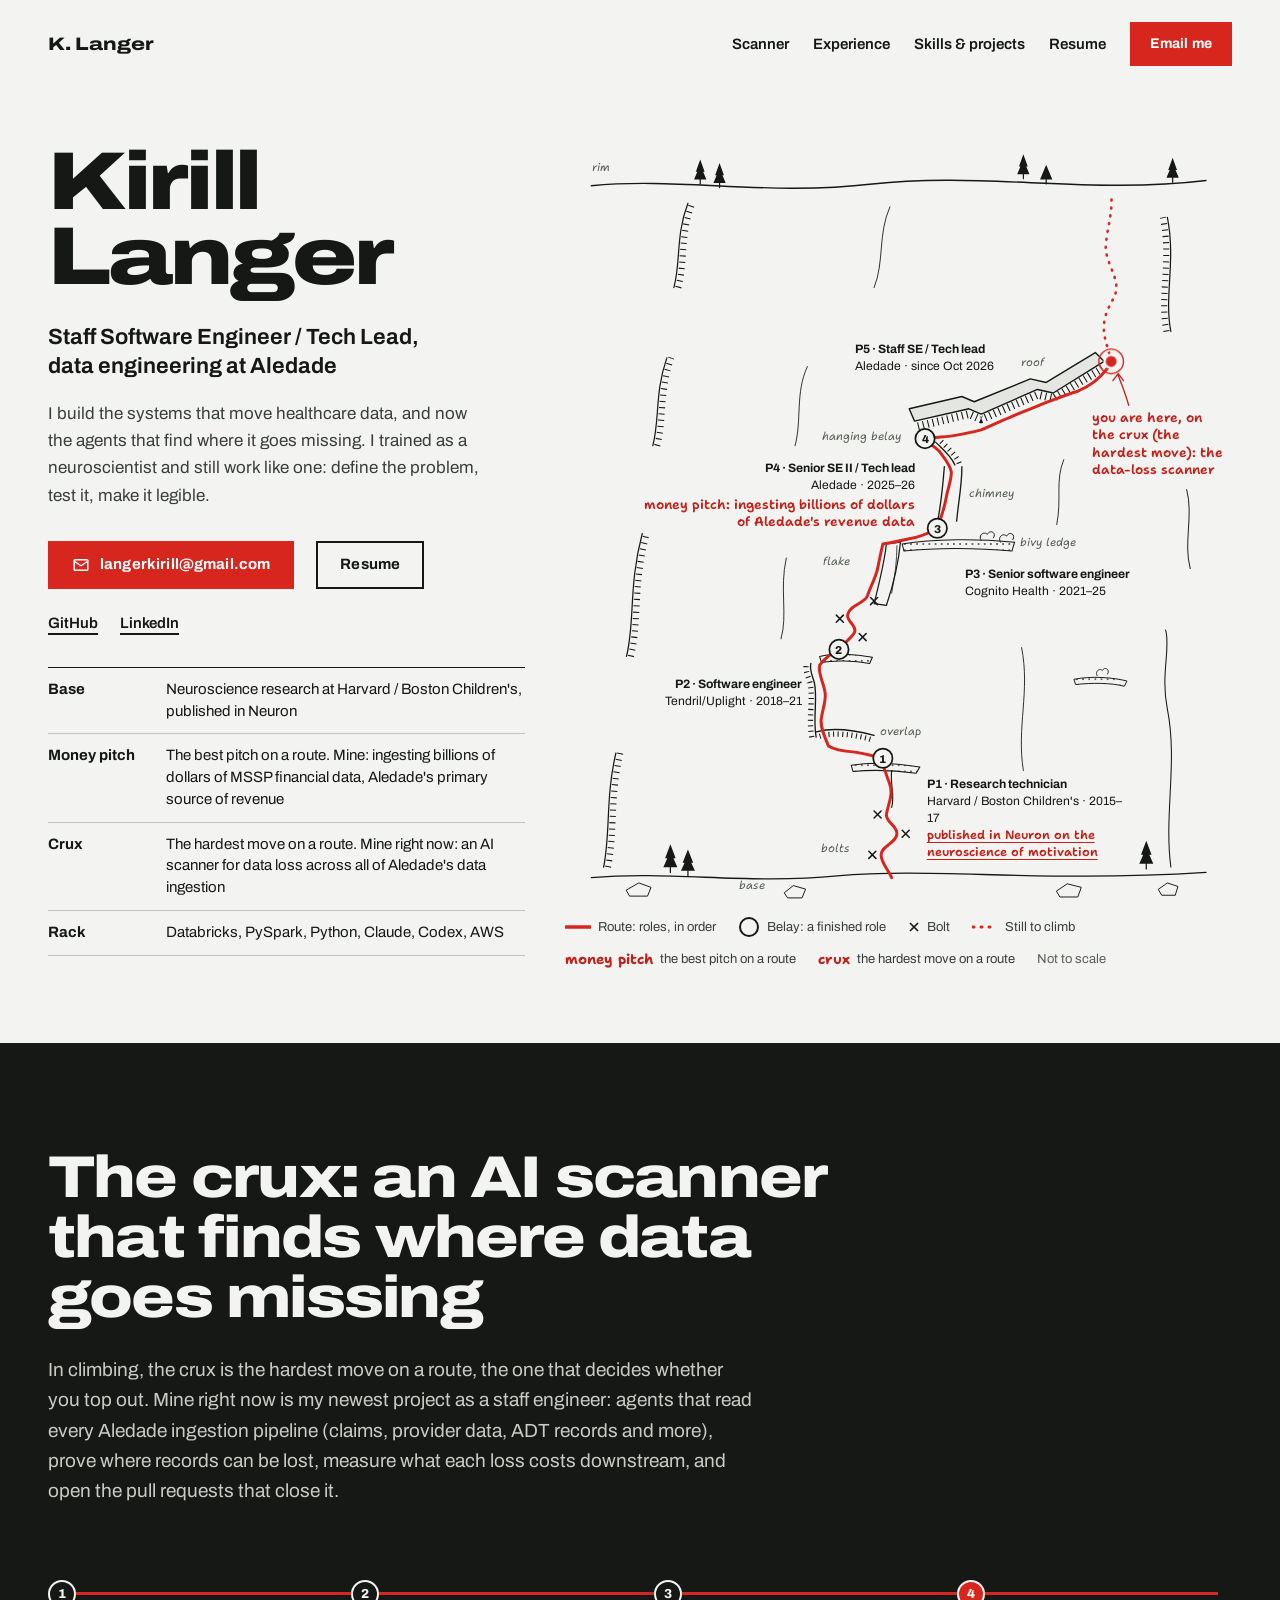
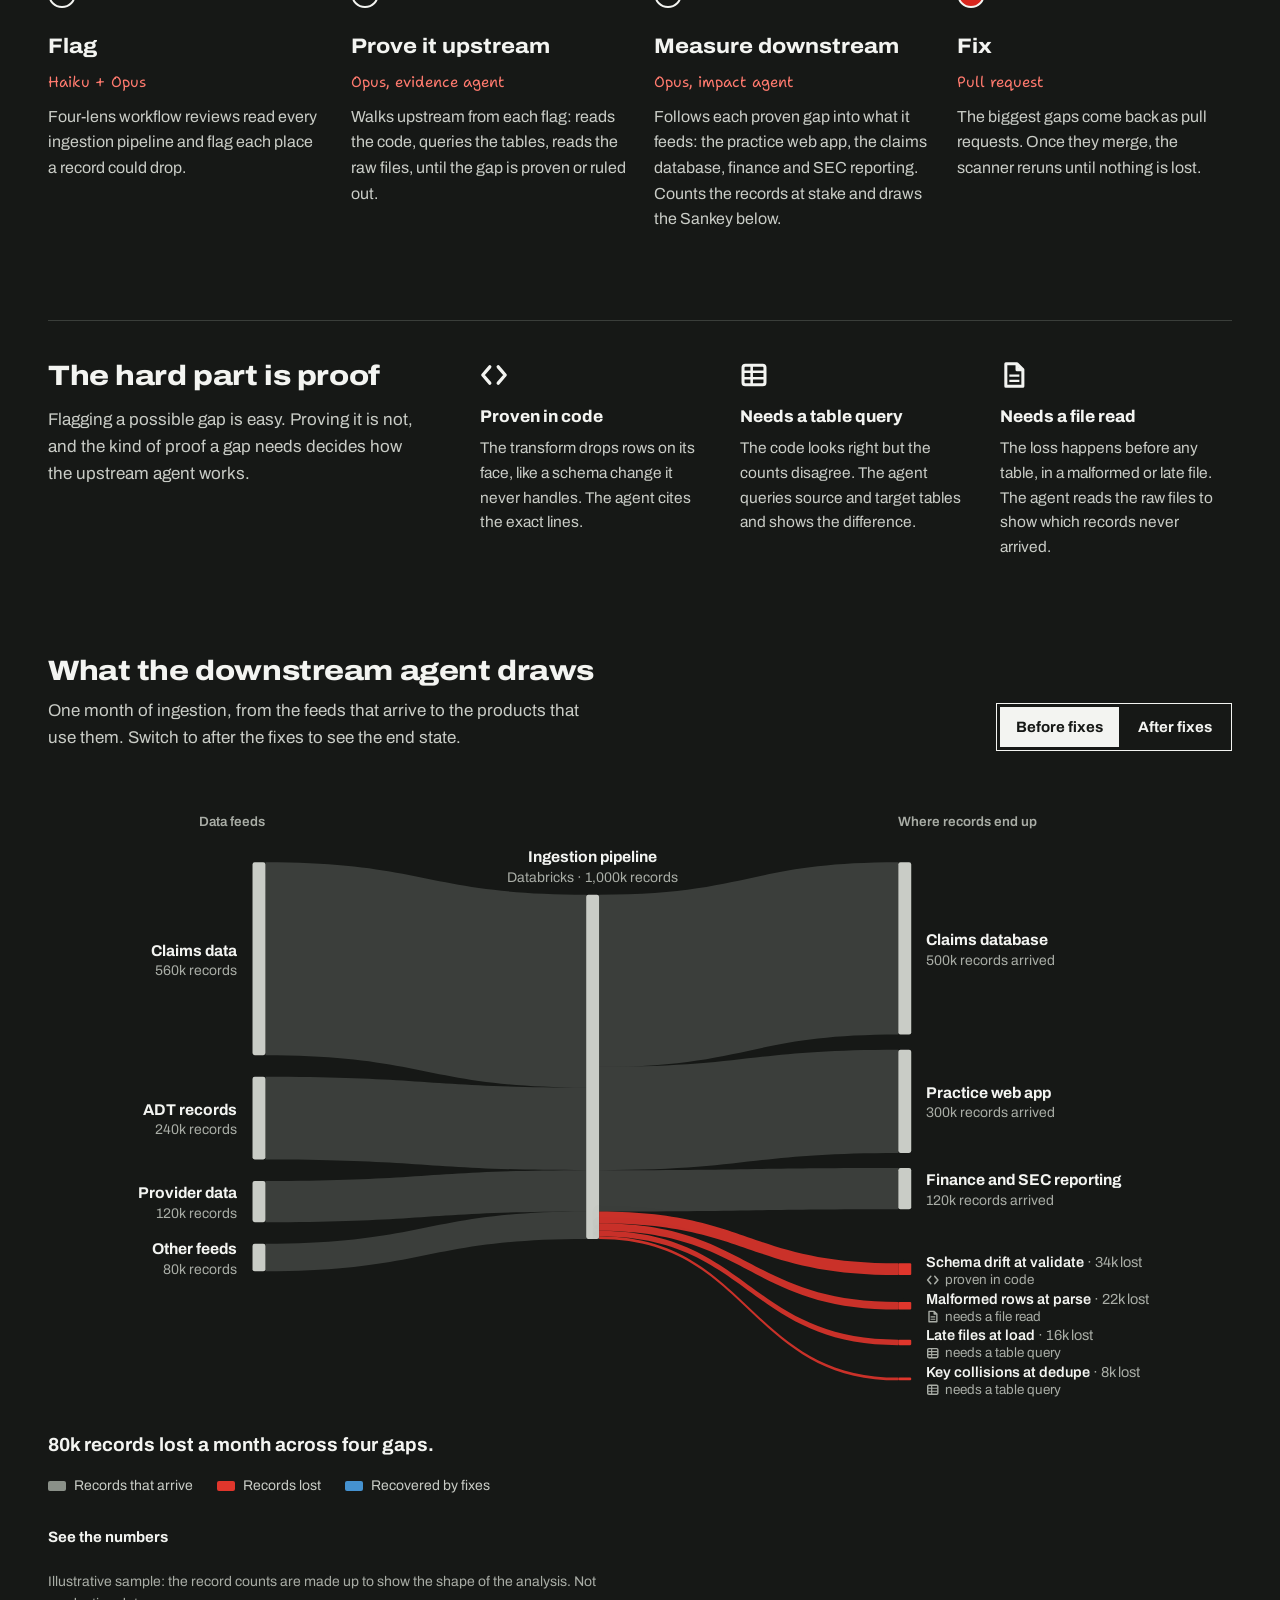
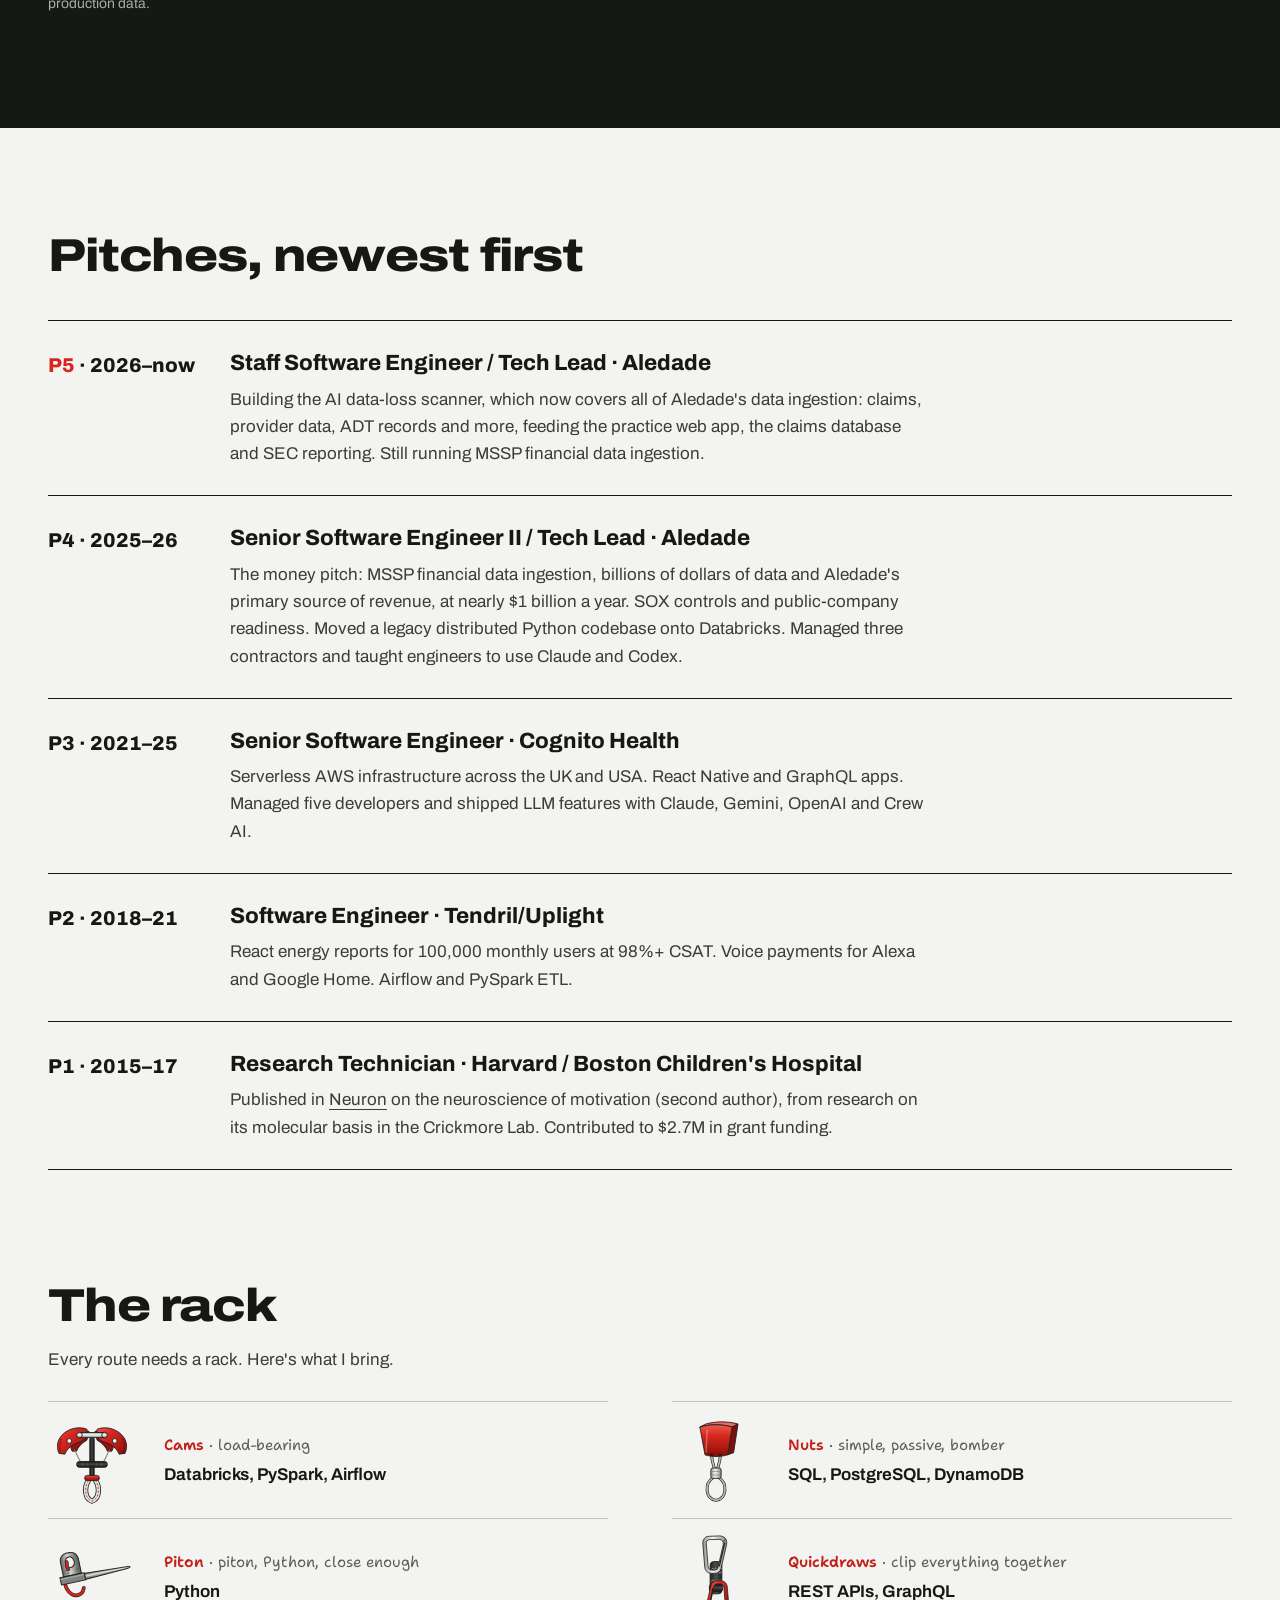
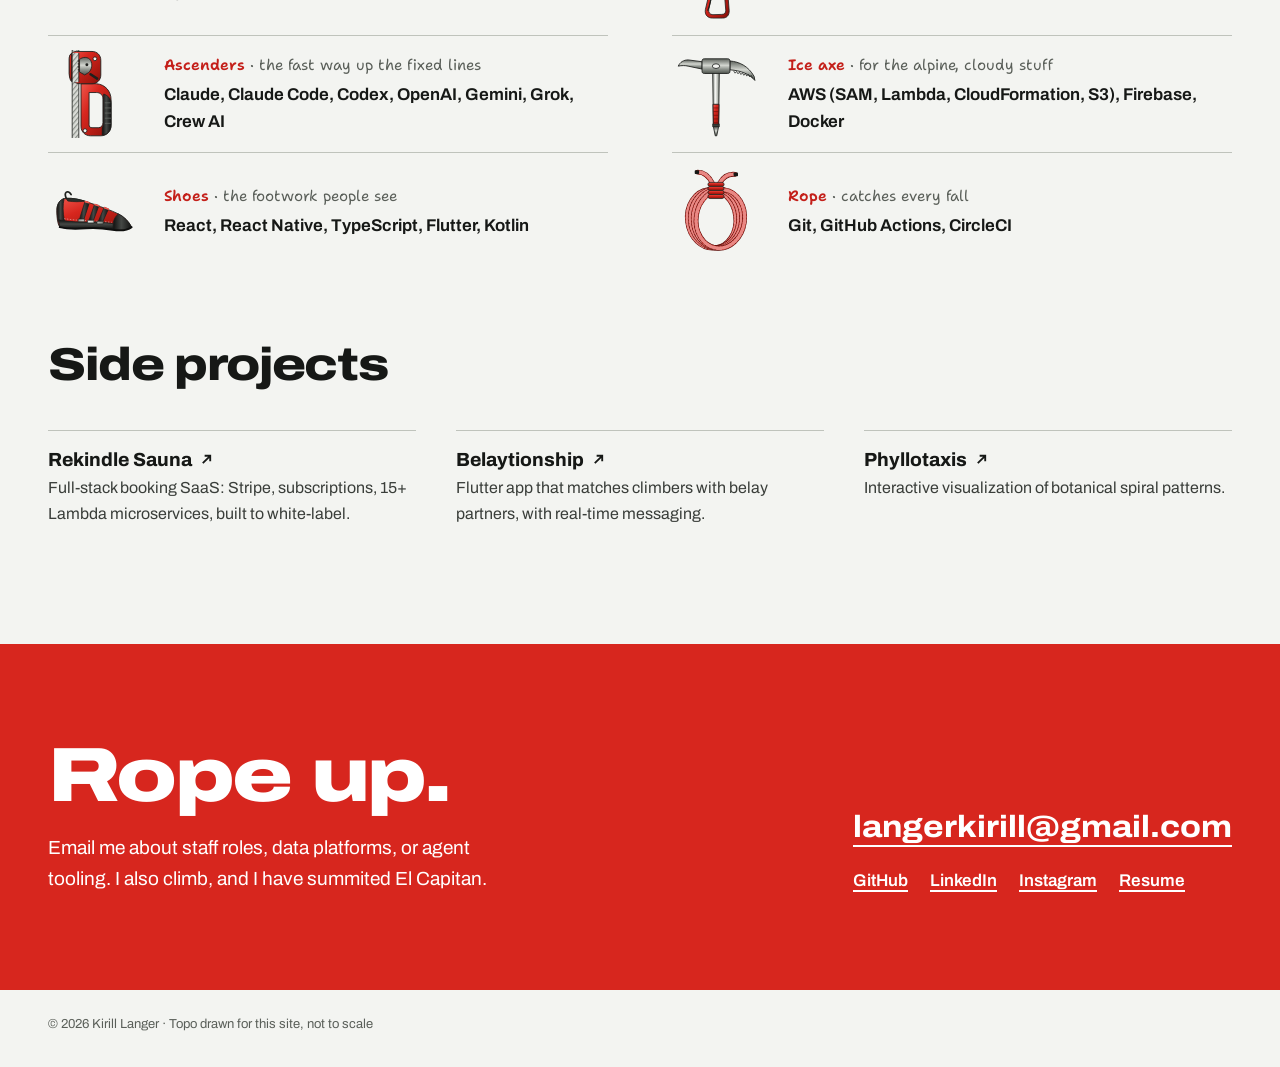
==== index.html @ d54417f3 "Hide the Sankey tooltip on scroll so it never pins over the page Co-Authored-By: Claude Opus 5.5 <no" ====
<!doctype html>
<html lang="en">
<head>
  <meta charset="UTF-8">
  <meta name="viewport" content="width=device-width, initial-scale=1.0">
  <title>Kirill Langer - Staff Software Engineer / Tech Lead</title>
  <meta name="description" content="Kirill Langer, Staff Software Engineer and data engineering tech lead at Aledade. Builds healthcare finance data systems on Databricks and AI agents that find where that data goes missing.">
  <meta property="og:title" content="Kirill Langer - Staff Software Engineer / Tech Lead">
  <meta property="og:description" content="Data engineering tech lead building healthcare finance systems on Databricks, and an AI scanner that finds data loss in ingestion pipelines. Former neuroscience researcher, published in Neuron.">
  <meta property="og:type" content="website">
  <meta property="og:url" content="https://langerkirill.github.io/">
  <meta name="twitter:card" content="summary">
  <meta name="twitter:title" content="Kirill Langer - Staff Software Engineer / Tech Lead">
  <meta name="twitter:description" content="Data engineering tech lead building healthcare finance systems on Databricks, and an AI scanner that finds data loss in ingestion pipelines.">
  <meta name="theme-color" content="#F3F4F1">
  <link rel="icon" href="data:image/svg+xml,<svg xmlns='http://www.w3.org/2000/svg' viewBox='0 0 100 100'><circle cx='50' cy='50' r='42' fill='%23D7261E'/><text x='50' y='68' font-family='Arial,sans-serif' font-weight='800' font-size='52' fill='white' text-anchor='middle'>K</text></svg>">
  <link rel="preconnect" href="https://fonts.googleapis.com">
  <link rel="preconnect" href="https://fonts.gstatic.com" crossorigin>
  <link href="https://fonts.googleapis.com/css2?family=Archivo:wdth,wght@62..125,100..900&family=Shantell+Sans:wght@400;600;700&display=swap" rel="stylesheet">
  <link rel="stylesheet" href="styling.css">
</head>
<body>
<a class="skip" href="#main">Skip to content</a>
<svg class="defs" width="0" height="0" aria-hidden="true" focusable="false">
  <defs>
    <linearGradient id="g-alu" x1="0" y1="0" x2="1" y2="0"><stop offset="0" stop-color="#8E938D"></stop><stop offset=".42" stop-color="#F4F5F2"></stop><stop offset=".68" stop-color="#C6C9C3"></stop><stop offset="1" stop-color="#7E837D"></stop></linearGradient>
    <linearGradient id="g-alu-v" x1="0" y1="0" x2="0" y2="1"><stop offset="0" stop-color="#8E938D"></stop><stop offset=".42" stop-color="#F4F5F2"></stop><stop offset=".68" stop-color="#C6C9C3"></stop><stop offset="1" stop-color="#7E837D"></stop></linearGradient>
    <linearGradient id="g-steel" x1="0" y1="0" x2="0" y2="1"><stop offset="0" stop-color="#5E635D"></stop><stop offset=".45" stop-color="#D3D6D0"></stop><stop offset=".7" stop-color="#8F948E"></stop><stop offset="1" stop-color="#50554F"></stop></linearGradient>
    <linearGradient id="g-red" x1="0" y1="0" x2="1" y2="1"><stop offset="0" stop-color="#F0584D"></stop><stop offset=".35" stop-color="#D7261E"></stop><stop offset=".8" stop-color="#A3170F"></stop><stop offset="1" stop-color="#7A100B"></stop></linearGradient>
    <linearGradient id="g-red-v" x1="0" y1="0" x2="0" y2="1"><stop offset="0" stop-color="#F0584D"></stop><stop offset=".35" stop-color="#D7261E"></stop><stop offset=".8" stop-color="#A3170F"></stop><stop offset="1" stop-color="#7A100B"></stop></linearGradient>
    <linearGradient id="g-rubber" x1="0" y1="0" x2="1" y2="0"><stop offset="0" stop-color="#0E0F0E"></stop><stop offset=".45" stop-color="#454845"></stop><stop offset="1" stop-color="#111211"></stop></linearGradient>
    <linearGradient id="g-rubber-v" x1="0" y1="0" x2="0" y2="1"><stop offset="0" stop-color="#0E0F0E"></stop><stop offset=".45" stop-color="#454845"></stop><stop offset="1" stop-color="#111211"></stop></linearGradient>
    <linearGradient id="g-steel-h" x1="0" y1="0" x2="1" y2="0"><stop offset="0" stop-color="#5E635D"></stop><stop offset=".45" stop-color="#D3D6D0"></stop><stop offset=".7" stop-color="#8F948E"></stop><stop offset="1" stop-color="#50554F"></stop></linearGradient>
    <linearGradient id="g-sling" x1="0" y1="0" x2="1" y2="0"><stop offset="0" stop-color="#202320"></stop><stop offset=".5" stop-color="#4A4F49"></stop><stop offset="1" stop-color="#1E211E"></stop></linearGradient>
    <pattern id="g-rope" width="5" height="5" patternUnits="userSpaceOnUse" patternTransform="rotate(40)"><rect width="5" height="5" fill="#DADCD7"></rect><rect width="1.6" height="5" fill="#8A8F89"></rect></pattern>
    <symbol id="sk-ic-code" viewBox="0 0 12 12"><path d="M4.2 2.5 L1.2 6 L4.2 9.5 M7.8 2.5 L10.8 6 L7.8 9.5" fill="none" stroke="currentColor" stroke-width="1.4" stroke-linecap="round" stroke-linejoin="round"></path></symbol>
    <symbol id="sk-ic-query" viewBox="0 0 12 12"><rect x="1.3" y="1.8" width="9.4" height="8.4" rx="1" fill="none" stroke="currentColor" stroke-width="1.3"></rect><path d="M1.3 4.6 H10.7 M1.3 7.4 H10.7 M5 1.8 V10.2" fill="none" stroke="currentColor" stroke-width="1.1"></path></symbol>
    <symbol id="sk-ic-file" viewBox="0 0 12 12"><path d="M2.5 1.2 H7.3 L9.8 3.7 V10.8 H2.5 Z M7.3 1.2 V3.7 H9.8" fill="none" stroke="currentColor" stroke-width="1.3" stroke-linejoin="round"></path><path d="M4 6.3 H8.3 M4 8.5 H8.3" stroke="currentColor" stroke-width="1"></path></symbol>
  </defs>
</svg>

<nav class="wrap nav" aria-label="Main">
  <a href="#top" class="nav-name">K. Langer</a>
  <div class="nav-links">
    <a href="#crux" class="nav-anchor">Scanner</a>
    <a href="#pitches" class="nav-anchor">Experience</a>
    <a href="#rack" class="nav-anchor">Skills &amp; projects</a>
    <a href="resume.html">Resume</a>
    <a href="mailto:langerkirill@gmail.com" class="btn btn-red btn-sm">Email me</a>
  </div>
</nav>

<main id="main">
  <header id="top" class="wrap hero">
    <div class="hero-copy">
      <h1>Kirill<br>Langer</h1>
      <p class="hero-title">Staff Software Engineer / Tech Lead, data engineering at Aledade</p>
      <p class="hero-lede">I build the systems that move healthcare data, and now the agents that find where it goes missing. I trained as a neuroscientist and still work like one: define the problem, test it, make it legible.</p>
      <div class="hero-actions">
        <a href="mailto:langerkirill@gmail.com" class="btn btn-red">
          <svg viewBox="0 0 24 24" fill="none" stroke="currentColor" stroke-width="2" stroke-linecap="round" stroke-linejoin="round" aria-hidden="true"><rect x="3" y="5" width="18" height="14" rx="1"></rect><path d="M3 7l9 6 9-6"></path></svg>
          langerkirill@gmail.com
        </a>
        <a href="resume.html" class="btn btn-line">Resume</a>
      </div>
      <div class="hero-links">
        <a href="https://github.com/langerkirill" class="link" target="_blank" rel="noopener">GitHub</a>
        <a href="https://www.linkedin.com/in/kirill-langer-6b292299/" class="link" target="_blank" rel="noopener">LinkedIn</a>
      </div>
      <dl class="facts">
        <dt>Base</dt>
        <dd>Neuroscience research at Harvard / Boston Children's, published in Neuron</dd>
        <dt>Money pitch</dt>
        <dd>The best pitch on a route. Mine: ingesting billions of dollars of MSSP financial data, Aledade's primary source of revenue</dd>
        <dt>Crux</dt>
        <dd>The hardest move on a route. Mine right now: an AI scanner for data loss across all of Aledade's data ingestion</dd>
        <dt>Rack</dt>
        <dd>Databricks, PySpark, Python, Claude, Codex, AWS</dd>
      </dl>
    </div>

    <figure class="topo-fig">
      <div class="topo">
        <svg viewBox="0 0 760 900" role="img" aria-labelledby="topo-title">
          <title id="topo-title">Topo of a big wall drawn as Kirill's career. A red route climbs a bolted slab and thin crack, traverses under an overlap into a corner, climbs a bolted face and a lieback flake to a bivy ledge, goes up a chimney and a corner to a hanging belay, then traverses under a stepped roof. A marker at the roof's lip shows the climber at the crux. Four numbered belays mark the end of each past role.</title>
          <defs>
            <pattern id="stip" width="7" height="7" patternUnits="userSpaceOnUse"><circle cx="2" cy="2" r="0.9" fill="#161816"></circle></pattern>
          </defs>

          <g fill="none" stroke="#161816" stroke-linecap="round" stroke-linejoin="round">
            <path d="M30 84 C130 74 230 96 350 82 C470 68 600 94 730 78" stroke-width="1.6"></path>
            <path d="M30 872 C120 864 210 880 310 870 C420 860 540 878 730 866" stroke-width="1.5"></path>
            <path d="M70 886 L84 878 L98 883 L94 893 L74 893 Z M250 889 L260 881 L274 885 L270 895 L254 895 Z M560 887 L572 879 L588 883 L584 894 L564 894 Z M676 885 L686 878 L698 882 L695 892 L680 892 Z" stroke-width="1.1"></path>
            <path d="M120 866 V858 M140 870 V862 M662 862 V854 M154 82 V76 M176 86 V80 M522 76 V70 M548 82 V76 M692 80 V74" stroke-width="1.4"></path>

            <path d="M44 860 C52 820 46 780 58 730" stroke-width="1.4"></path>
            <path d="M49 860 C57 820 51 780 63 730" stroke-width="7" stroke-dasharray="1.2 6" stroke-linecap="butt"></path>
            <path d="M70 620 C80 580 72 540 88 480" stroke-width="1.4"></path>
            <path d="M75 620 C85 580 77 540 93 480" stroke-width="7" stroke-dasharray="1.2 6" stroke-linecap="butt"></path>
            <path d="M100 380 C108 350 102 320 116 280" stroke-width="1.4"></path>
            <path d="M105 380 C113 350 107 320 121 280" stroke-width="7" stroke-dasharray="1.2 6" stroke-linecap="butt"></path>
            <path d="M124 200 C132 170 126 140 140 104" stroke-width="1.4"></path>
            <path d="M129 200 C137 170 131 140 145 104" stroke-width="7" stroke-dasharray="1.2 6" stroke-linecap="butt"></path>
            <path d="M690 860 C682 800 698 740 686 680 C678 640 690 610 684 590" stroke-width="1.2"></path>
            <path d="M712 520 C704 490 716 460 708 430" stroke-width="1.1"></path>
            <path d="M690 250 C682 210 696 170 686 120" stroke-width="1.4"></path>
            <path d="M685 250 C677 210 691 170 681 120" stroke-width="7" stroke-dasharray="1.2 6" stroke-linecap="butt"></path>
            <path d="M522 750 C514 700 530 660 520 610" stroke-width="1"></path>
            <path d="M246 600 C254 572 244 544 252 508" stroke-width="1"></path>
            <path d="M262 380 C270 350 262 320 276 290" stroke-width="1"></path>
            <path d="M560 470 C566 440 558 420 568 396" stroke-width="1"></path>
            <path d="M352 200 C364 170 356 140 370 108" stroke-width="1"></path>
            <path d="M580 646 C600 642 624 644 640 648 L637 654 C622 650 600 650 582 652 Z" stroke-width="1.1" fill="url(#stip)"></path>
            <path d="M606 642 c-3 -5 3 -9 6 -6 c3 -5 9 -1 6 4" stroke-width="1"></path>

            <path d="M372 792 C376 778 370 766 372 750" stroke-width="1.3"></path>
            <path d="M286 706 C304 701 330 704 352 710" stroke-width="1.5"></path>
            <path d="M290 711 C306 706 330 709 350 715" stroke-width="6" stroke-dasharray="1.2 4" stroke-linecap="butt"></path>
            <path d="M286 712 C282 690 288 668 284 650 C282 642 278 636 280 628" stroke-width="1.5"></path>
            <path d="M281 712 C277 690 283 668 279 650 C277 642 273 636 275 628" stroke-width="6" stroke-dasharray="1.2 5" stroke-linecap="butt"></path>
            <path d="M352 560 C358 536 364 512 366 492 L382 490 C380 512 374 538 366 562 Z" stroke-width="1.4"></path>
            <path d="M372 548 C376 528 378 510 378 494" stroke-width="0.9"></path>
            <path d="M424 468 C428 448 430 430 432 404" stroke-width="1.5"></path>
            <path d="M446 466 C448 444 452 426 452 404" stroke-width="1.5"></path>
            <path d="M444 402 C440 392 430 384 422 376" stroke-width="1.5"></path>
            <path d="M449 400 C445 390 435 382 427 374" stroke-width="6" stroke-dasharray="1.2 5" stroke-linecap="butt"></path>
            <path d="M392 338 L452 324 L466 330 L530 304 L548 308 L604 274 L614 284 L556 320 L538 316 L474 344 L460 338 L398 352 Z" stroke-width="1.6" fill="#E4E6E1"></path>
            <path d="M402 358 L460 344 L474 350 L538 322 L556 326 L612 292" stroke-width="9" stroke-dasharray="1.2 4.5" stroke-linecap="butt"></path>
            <path d="M474 488 c-4 -6 3 -11 7 -7 c3 -6 11 -2 7 4 M496 490 c-4 -6 3 -11 7 -7 c3 -6 11 -2 7 4" stroke-width="1.1"></path>
            <path d="M346 842 L354 850 M354 842 L346 850 M384 818 L392 826 M392 818 L384 826 M352 796 L360 804 M360 796 L352 804 M335 594 L343 602 M343 594 L335 602 M309 573 L317 581 M317 573 L309 581 M348 553 L356 561 M356 553 L348 561" stroke-width="1.7"></path>
          </g>

          <g fill="#161816">
            <path d="M112 860 L120 842 L128 860 Z M114 850 L120 834 L126 850 Z M132 864 L140 847 L148 864 Z M134 855 L140 840 L146 855 Z M654 856 L662 838 L670 856 Z M656 846 L662 830 L668 846 Z"></path>
            <path d="M147 77 L154 60 L161 77 Z M149 68 L154 54 L159 68 Z M169 81 L176 64 L183 81 Z M171 72 L176 58 L181 72 Z M515 71 L522 54 L529 71 Z M517 62 L522 48 L527 62 Z M541 77 L548 60 L555 77 Z M685 75 L692 58 L699 75 Z M687 66 L692 52 L697 66 Z"></path>
          </g>
          <g stroke="#161816" stroke-width="1.2">
            <path d="M326 744 C350 740 380 742 404 746 L400 753 C378 750 350 749 328 751 Z" fill="url(#stip)"></path>
            <path d="M290 620 C306 616 330 617 350 621 L347 628 C330 625 306 624 292 627 Z" fill="url(#stip)"></path>
            <path d="M384 492 C420 486 470 486 512 490 L509 500 C470 496 420 496 386 500 Z" fill="url(#stip)"></path>
          </g>

          <path class="route-line rt-stroke" pathLength="1" d="M372 872 C368 862 360 856 360 846 C360 836 378 832 378 822 C378 812 366 810 366 800 C368 788 374 778 370 766 C366 754 362 748 362 736 C352 734 340 730 330 729 C318 728 306 726 300 722 C296 712 290 700 292 690 C294 678 298 668 296 660 C294 648 288 640 290 630 C296 622 304 616 312 612 C318 604 328 598 330 592 C332 584 320 580 322 572 C324 562 340 560 344 552 C348 540 354 530 356 520 C358 510 360 500 362 492 C374 490 384 488 392 486 C404 484 414 480 424 474 C428 462 432 452 434 440 C436 428 440 420 440 410 C438 400 430 392 426 386 C420 380 414 378 410 372 C424 370 436 370 446 368 C458 366 466 364 474 362 C488 356 496 352 506 348 C520 342 530 338 540 334 C556 328 570 322 584 318 C598 312 610 302 616 294 C620 290 622 287 622 284" fill="none" stroke-width="3.4" stroke-linecap="round" stroke-linejoin="round"></path>
          <path class="route-ahead rt-stroke" d="M622 284 C618 266 612 254 614 240 C616 222 628 212 628 200 C628 184 614 168 616 150 C618 130 624 112 622 96" fill="none" stroke-width="3" stroke-dasharray="1 8" stroke-linecap="round"></path>
          <path class="route-ahead crux-arrow" d="M642 334 C638 320 634 310 630 300 M624 306 L630 298 L636 306" fill="none" stroke="#C4201A" stroke-width="1.5" stroke-linecap="round" stroke-linejoin="round"></path>
          <circle class="marker-ring rt-stroke" cx="622" cy="284" r="14" fill="none" stroke-width="1.6"></circle>
          <circle class="marker-dot rt-fill" cx="622" cy="284" r="7.5" stroke="#FFFFFF" stroke-width="2.5"></circle>

          <g font-family="Archivo, sans-serif" font-weight="800" font-size="13" text-anchor="middle" fill="#161816">
            <g class="belay belay-1"><circle cx="362" cy="736" r="11" fill="#F3F4F1" stroke="#161816" stroke-width="2"></circle><text x="362" y="741">1</text></g>
            <g class="belay belay-2"><circle cx="312" cy="612" r="11" fill="#F3F4F1" stroke="#161816" stroke-width="2"></circle><text x="312" y="617">2</text></g>
            <g class="belay belay-3"><circle cx="424" cy="474" r="11" fill="#F3F4F1" stroke="#161816" stroke-width="2"></circle><text x="424" y="479">3</text></g>
            <g class="belay belay-4"><circle cx="410" cy="372" r="11" fill="#F3F4F1" stroke="#161816" stroke-width="2"></circle><text x="410" y="377">4</text></g>
          </g>
        </svg>

        <div class="lbl" style="left: 54.2%; top: 84%; max-width: 31%;"><b>P1 · Research technician</b><br>Harvard / Boston Children's · 2015–17<br><a class="hand" href="https://pubmed.ncbi.nlm.nih.gov/31786014/" target="_blank" rel="noopener">published in Neuron on the neuroscience of motivation</a></div>
        <div class="lbl lbl-r" style="right: 64.5%; top: 71.4%;"><b>P2 · Software engineer</b><br>Tendril/Uplight · 2018–21</div>
        <div class="lbl" style="left: 60%; top: 57.4%;"><b>P3 · Senior software engineer</b><br>Cognito Health · 2021–25</div>
        <div class="lbl lbl-r" style="right: 47.6%; top: 44%;"><b>P4 · Senior SE II / Tech lead</b><br>Aledade · 2025–26</div>
        <div class="note" style="right: 47.6%; top: 48.6%; max-width: 42%; text-align: right;">money pitch: ingesting billions of dollars of Aledade's revenue data</div>
        <div class="lbl" style="left: 43.4%; top: 29%;"><b>P5 · Staff SE / Tech lead</b><br>Aledade · since Oct 2026</div>
        <div class="note" style="left: 79%; top: 37.6%; max-width: 20%;">you are here, on the crux (the hardest move): the data-loss scanner</div>
        <div class="feat" aria-hidden="true" style="left: 4%; top: 6.2%;">rim</div>
        <div class="feat" aria-hidden="true" style="left: 68.4%; top: 30.9%;">roof</div>
        <div class="feat" aria-hidden="true" style="left: 60.5%; top: 47.4%;">chimney</div>
        <div class="feat" aria-hidden="true" style="right: 49.6%; top: 40.2%;">hanging belay</div>
        <div class="feat" aria-hidden="true" style="left: 68.2%; top: 53.6%;">bivy ledge</div>
        <div class="feat" aria-hidden="true" style="left: 38.6%; top: 56%;">flake</div>
        <div class="feat" aria-hidden="true" style="left: 47.2%; top: 77.6%;">overlap</div>
        <div class="feat" aria-hidden="true" style="left: 38.4%; top: 92.4%;">bolts</div>
        <div class="feat" aria-hidden="true" style="left: 26%; top: 97%;">base</div>
      </div>
      <figcaption class="legend">
        <span><svg width="26" height="10" aria-hidden="true"><path class="rt-stroke" d="M1 5H25" stroke-width="3.4" stroke-linecap="round"></path></svg>Route: roles, in order</span>
        <span><svg width="22" height="22" aria-hidden="true"><circle cx="11" cy="11" r="9" fill="#F3F4F1" stroke="#161816" stroke-width="2"></circle></svg>Belay: a finished role</span>
        <span><svg width="12" height="12" aria-hidden="true"><path d="M2 2L10 10M10 2L2 10" stroke="#161816" stroke-width="1.7"></path></svg>Bolt</span>
        <span><svg width="26" height="10" aria-hidden="true"><path class="rt-stroke" d="M1 5H25" stroke-width="3" stroke-dasharray="1 7" stroke-linecap="round"></path></svg>Still to climb</span>
        <span><b class="hand">money pitch</b>the best pitch on a route</span>
        <span><b class="hand">crux</b>the hardest move on a route</span>
        <span style="color: var(--ink-3);">Not to scale</span>
      </figcaption>
      <ol class="topo-key">
        <li>Research technician, Harvard / Boston Children's · 2015–17 (published in Neuron)</li>
        <li>Software engineer, Tendril/Uplight · 2018–21</li>
        <li>Senior software engineer, Cognito Health · 2021–25</li>
        <li>Senior SE II / Tech lead, Aledade · 2025–26 (money pitch: billions of dollars of revenue data)</li>
        <li><b>Staff SE / Tech lead, Aledade · since Oct 2026: the red marker, on the crux</b></li>
      </ol>
    </figure>
  </header>

  <section id="crux" class="crux" aria-labelledby="crux-h">
    <div class="wrap">
      <h2 id="crux-h">The crux: an AI scanner that finds where data goes missing</h2>
      <p class="crux-lede">In climbing, the crux is the hardest move on a route, the one that decides whether you top out. Mine right now is my newest project as a staff engineer: agents that read every Aledade ingestion pipeline (claims, provider data, ADT records and more), prove where records can be lost, measure what each loss costs downstream, and open the pull requests that close it.</p>

      <ol class="moves">
        <li class="move">
          <span class="move-n" aria-hidden="true">1</span>
          <h3>Flag</h3>
          <p class="move-who">Haiku + Opus</p>
          <p class="move-what">Four-lens workflow reviews read every ingestion pipeline and flag each place a record could drop.</p>
        </li>
        <li class="move">
          <span class="move-n" aria-hidden="true">2</span>
          <h3>Prove it upstream</h3>
          <p class="move-who">Opus, evidence agent</p>
          <p class="move-what">Walks upstream from each flag: reads the code, queries the tables, reads the raw files, until the gap is proven or ruled out.</p>
        </li>
        <li class="move">
          <span class="move-n" aria-hidden="true">3</span>
          <h3>Measure downstream</h3>
          <p class="move-who">Opus, impact agent</p>
          <p class="move-what">Follows each proven gap into what it feeds: the practice web app, the claims database, finance and SEC reporting. Counts the records at stake and draws the Sankey below.</p>
        </li>
        <li class="move">
          <span class="move-n" aria-hidden="true">4</span>
          <h3>Fix</h3>
          <p class="move-who">Pull request</p>
          <p class="move-what">The biggest gaps come back as pull requests. Once they merge, the scanner reruns until nothing is lost.</p>
        </li>
      </ol>

      <div class="proof">
        <div class="proof-intro">
          <h3>The hard part is proof</h3>
          <p>Flagging a possible gap is easy. Proving it is not, and the kind of proof a gap needs decides how the upstream agent works.</p>
        </div>
        <ul class="proof-list">
          <li>
            <svg class="proof-ic" aria-hidden="true"><use href="#sk-ic-code"></use></svg>
            <h4>Proven in code</h4>
            <p>The transform drops rows on its face, like a schema change it never handles. The agent cites the exact lines.</p>
          </li>
          <li>
            <svg class="proof-ic" aria-hidden="true"><use href="#sk-ic-query"></use></svg>
            <h4>Needs a table query</h4>
            <p>The code looks right but the counts disagree. The agent queries source and target tables and shows the difference.</p>
          </li>
          <li>
            <svg class="proof-ic" aria-hidden="true"><use href="#sk-ic-file"></use></svg>
            <h4>Needs a file read</h4>
            <p>The loss happens before any table, in a malformed or late file. The agent reads the raw files to show which records never arrived.</p>
          </li>
        </ul>
      </div>

      <figure class="sankey" aria-labelledby="sk-title">
        <input type="radio" name="sk-state" id="sk-r-before" class="sk-radio" checked>
        <input type="radio" name="sk-state" id="sk-r-after" class="sk-radio">
        <div class="sk-head">
          <div>
            <h3 id="sk-title">What the downstream agent draws</h3>
            <p>One month of ingestion, from the feeds that arrive to the products that use them. Switch to after the fixes to see the end state.</p>
          </div>
          <div class="sk-toggle" role="group" aria-label="Show the month">
            <label for="sk-r-before">Before fixes</label>
            <label for="sk-r-after">After fixes</label>
          </div>
        </div>
        <div class="sk-body">
          <svg class="sk-svg sk-desk" viewBox="0 0 1100 579" role="img" aria-label="Sankey of one month of ingestion: 1,000k records from claims data, ADT records, provider data and other feeds flow through the ingestion pipeline into the claims database, the practice web app, and finance and SEC reporting. Before fixes 80k records are lost to schema drift, malformed rows, late files and key collisions. After fixes every record arrives."><g font-size="12.5" fill="#A9ADA6" font-weight="600"><text x="202" y="36" text-anchor="end">Data feeds</text><text x="790" y="36">Where records end up</text></g><path class="sk-link" d="M202 70 C351 70 351 100 500 100 L500 279.2 C351 279.2 351 249.2 202 249.2 Z" fill="#8A9088" fill-opacity=".32" data-tip="560k records|Claims data into the ingestion pipeline" tabindex="0"></path><path class="sk-link" d="M202 269.2 C351 269.2 351 279.2 500 279.2 L500 356 C351 356 351 346 202 346 Z" fill="#8A9088" fill-opacity=".32" data-tip="240k records|ADT records into the ingestion pipeline" tabindex="0"></path><path class="sk-link" d="M202 366 C351 366 351 356 500 356 L500 394.4 C351 394.4 351 404.4 202 404.4 Z" fill="#8A9088" fill-opacity=".32" data-tip="120k records|Provider data into the ingestion pipeline" tabindex="0"></path><path class="sk-link" d="M202 424.4 C351 424.4 351 394.4 500 394.4 L500 420 C351 420 351 450 202 450 Z" fill="#8A9088" fill-opacity=".32" data-tip="80k records|Other feeds into the ingestion pipeline" tabindex="0"></path><rect x="190" y="70" width="12" height="179.2" fill="#C9CCC6" rx="2"></rect><rect x="190" y="269.2" width="12" height="76.8" fill="#C9CCC6" rx="2"></rect><rect x="190" y="366" width="12" height="38.4" fill="#C9CCC6" rx="2"></rect><rect x="190" y="424.4" width="12" height="25.6" fill="#C9CCC6" rx="2"></rect><rect x="500" y="100" width="12" height="320" fill="#C9CCC6" rx="2"></rect><text x="176" y="156.6" text-anchor="end" font-size="14.5" font-weight="700" fill="#F3F4F1">Claims data</text><text x="176" y="174.6" text-anchor="end" font-size="13" fill="#A9ADA6">560k records</text><text x="176" y="304.6" text-anchor="end" font-size="14.5" font-weight="700" fill="#F3F4F1">ADT records</text><text x="176" y="322.6" text-anchor="end" font-size="13" fill="#A9ADA6">240k records</text><text x="176" y="382.2" text-anchor="end" font-size="14.5" font-weight="700" fill="#F3F4F1">Provider data</text><text x="176" y="400.2" text-anchor="end" font-size="13" fill="#A9ADA6">120k records</text><text x="176" y="434.2" text-anchor="end" font-size="14.5" font-weight="700" fill="#F3F4F1">Other feeds</text><text x="176" y="452.2" text-anchor="end" font-size="13" fill="#A9ADA6">80k records</text><text x="506" y="70" text-anchor="middle" font-size="14.5" font-weight="700" fill="#F3F4F1">Ingestion pipeline</text><text x="506" y="88" text-anchor="middle" font-size="13" fill="#A9ADA6">Databricks · 1,000k records</text><g class="sk-state sk-before"><path class="sk-link" d="M512 100 C651 100 651 70 790 70 L790 230 C651 230 651 260 512 260 Z" fill="#8A9088" fill-opacity=".32" data-tip="500k records|Arrived in the claims database" tabindex="0"></path><path class="sk-link" d="M512 260 C651 260 651 244 790 244 L790 340 C651 340 651 356 512 356 Z" fill="#8A9088" fill-opacity=".32" data-tip="300k records|Arrived in the practice web app" tabindex="0"></path><path class="sk-link" d="M512 356 C651 356 651 354 790 354 L790 392.4 C651 392.4 651 394.4 512 394.4 Z" fill="#8A9088" fill-opacity=".32" data-tip="120k records|Arrived in finance and SEC reporting" tabindex="0"></path><path class="sk-link sk-loss" d="M512 394.4 C651 394.4 651 442.56 790 442.56 L790 453.44 C651 453.44 651 405.28 512 405.28 Z" fill="#E0362C" fill-opacity=".9" data-tip="34k records lost|Schema drift at validate, proven in code" tabindex="0"></path><path class="sk-link sk-loss" d="M512 405.28 C651 405.28 651 478.48 790 478.48 L790 485.52 C651 485.52 651 412.32 512 412.32 Z" fill="#E0362C" fill-opacity=".9" data-tip="22k records lost|Malformed rows at parse, needs a file read" tabindex="0"></path><path class="sk-link sk-loss" d="M512 412.32 C651 412.32 651 513.44 790 513.44 L790 518.56 C651 518.56 651 417.44 512 417.44 Z" fill="#E0362C" fill-opacity=".9" data-tip="16k records lost|Late files at load, needs a table query" tabindex="0"></path><path class="sk-link sk-loss" d="M512 417.44 C651 417.44 651 548.72 790 548.72 L790 551.28 C651 551.28 651 420 512 420 Z" fill="#E0362C" fill-opacity=".9" data-tip="8k records lost|Key collisions at dedupe, needs a table query" tabindex="0"></path><rect x="790" y="70" width="12" height="160" fill="#C9CCC6" rx="2"></rect><rect x="790" y="244" width="12" height="96" fill="#C9CCC6" rx="2"></rect><rect x="790" y="354" width="12" height="38.4" fill="#C9CCC6" rx="2"></rect><rect x="790" y="442.56" width="12" height="10.88" fill="#E0362C" rx="1"></rect><rect x="790" y="478.48" width="12" height="7.04" fill="#E0362C" rx="1"></rect><rect x="790" y="513.44" width="12" height="5.12" fill="#E0362C" rx="1"></rect><rect x="790" y="548.72" width="12" height="2.56" fill="#E0362C" rx="1"></rect><text x="816" y="147" font-size="14.5" font-weight="700" fill="#F3F4F1">Claims database</text><text x="816" y="165" font-size="13" fill="#A9ADA6">500k records arrived</text><text x="816" y="289" font-size="14.5" font-weight="700" fill="#F3F4F1">Practice web app</text><text x="816" y="307" font-size="13" fill="#A9ADA6">300k records arrived</text><text x="816" y="370.2" font-size="14.5" font-weight="700" fill="#F3F4F1">Finance and SEC reporting</text><text x="816" y="388.2" font-size="13" fill="#A9ADA6">120k records arrived</text><text x="816" y="446" font-size="13.5" font-weight="600" fill="#F3F4F1">Schema drift at validate <tspan font-weight="400" fill="#A9ADA6">· 34k lost</tspan></text><use href="#sk-ic-code" x="816" y="452" width="12" height="12"></use><text x="833" y="462" font-size="12.5" fill="#A9ADA6">proven in code</text><text x="816" y="480" font-size="13.5" font-weight="600" fill="#F3F4F1">Malformed rows at parse <tspan font-weight="400" fill="#A9ADA6">· 22k lost</tspan></text><use href="#sk-ic-file" x="816" y="486" width="12" height="12"></use><text x="833" y="496" font-size="12.5" fill="#A9ADA6">needs a file read</text><text x="816" y="514" font-size="13.5" font-weight="600" fill="#F3F4F1">Late files at load <tspan font-weight="400" fill="#A9ADA6">· 16k lost</tspan></text><use href="#sk-ic-query" x="816" y="520" width="12" height="12"></use><text x="833" y="530" font-size="12.5" fill="#A9ADA6">needs a table query</text><text x="816" y="548" font-size="13.5" font-weight="600" fill="#F3F4F1">Key collisions at dedupe <tspan font-weight="400" fill="#A9ADA6">· 8k lost</tspan></text><use href="#sk-ic-query" x="816" y="554" width="12" height="12"></use><text x="833" y="564" font-size="12.5" fill="#A9ADA6">needs a table query</text></g><g class="sk-state sk-after"><path class="sk-link" d="M512 100 C651 100 651 70 790 70 L790 230 C651 230 651 260 512 260 Z" fill="#8A9088" fill-opacity=".32" data-tip="500k records|Arrived in the claims database" tabindex="0"></path><path class="sk-link sk-rec" d="M512 260 C651 260 651 230 790 230 L790 242.8 C651 242.8 651 272.8 512 272.8 Z" fill="#4592D0" fill-opacity=".9" data-tip="40k records recovered|Fixed gaps now land in claims database" tabindex="0"></path><path class="sk-link" d="M512 272.8 C651 272.8 651 256.8 790 256.8 L790 352.8 C651 352.8 651 368.8 512 368.8 Z" fill="#8A9088" fill-opacity=".32" data-tip="300k records|Arrived in the practice web app" tabindex="0"></path><path class="sk-link sk-rec" d="M512 368.8 C651 368.8 651 352.8 790 352.8 L790 362.4 C651 362.4 651 378.4 512 378.4 Z" fill="#4592D0" fill-opacity=".9" data-tip="30k records recovered|Fixed gaps now land in practice web app" tabindex="0"></path><path class="sk-link" d="M512 378.4 C651 378.4 651 376.4 790 376.4 L790 414.8 C651 414.8 651 416.8 512 416.8 Z" fill="#8A9088" fill-opacity=".32" data-tip="120k records|Arrived in finance and SEC reporting" tabindex="0"></path><path class="sk-link sk-rec" d="M512 416.8 C651 416.8 651 414.8 790 414.8 L790 418 C651 418 651 420 512 420 Z" fill="#4592D0" fill-opacity=".9" data-tip="10k records recovered|Fixed gaps now land in finance and SEC reporting" tabindex="0"></path><rect x="790" y="70" width="12" height="160" fill="#C9CCC6" rx="2"></rect><rect x="790" y="230" width="12" height="12.8" fill="#4592D0" rx="1"></rect><rect x="790" y="256.8" width="12" height="96" fill="#C9CCC6" rx="2"></rect><rect x="790" y="352.8" width="12" height="9.6" fill="#4592D0" rx="1"></rect><rect x="790" y="376.4" width="12" height="38.4" fill="#C9CCC6" rx="2"></rect><rect x="790" y="414.8" width="12" height="3.2" fill="#4592D0" rx="1"></rect><rect x="790" y="447" width="12" height="2" fill="#A9ADA6" rx="1"></rect><rect x="790" y="481" width="12" height="2" fill="#A9ADA6" rx="1"></rect><rect x="790" y="515" width="12" height="2" fill="#A9ADA6" rx="1"></rect><rect x="790" y="549" width="12" height="2" fill="#A9ADA6" rx="1"></rect><text x="816" y="153.4" font-size="14.5" font-weight="700" fill="#F3F4F1">Claims database</text><text x="816" y="171.4" font-size="13" fill="#A9ADA6">540k arrived, incl. 40k recovered</text><text x="816" y="306.6" font-size="14.5" font-weight="700" fill="#F3F4F1">Practice web app</text><text x="816" y="324.6" font-size="13" fill="#A9ADA6">330k arrived, incl. 30k recovered</text><text x="816" y="394.2" font-size="14.5" font-weight="700" fill="#F3F4F1">Finance and SEC reporting</text><text x="816" y="412.2" font-size="13" fill="#A9ADA6">130k arrived, incl. 10k recovered</text><text x="816" y="446" font-size="13.5" font-weight="600" fill="#F3F4F1">Schema drift at validate <tspan font-weight="400" fill="#A9ADA6">· 0 lost · fixed</tspan></text><use href="#sk-ic-code" x="816" y="452" width="12" height="12"></use><text x="833" y="462" font-size="12.5" fill="#A9ADA6">proven in code</text><text x="816" y="480" font-size="13.5" font-weight="600" fill="#F3F4F1">Malformed rows at parse <tspan font-weight="400" fill="#A9ADA6">· 0 lost · fixed</tspan></text><use href="#sk-ic-file" x="816" y="486" width="12" height="12"></use><text x="833" y="496" font-size="12.5" fill="#A9ADA6">needs a file read</text><text x="816" y="514" font-size="13.5" font-weight="600" fill="#F3F4F1">Late files at load <tspan font-weight="400" fill="#A9ADA6">· 0 lost · fixed</tspan></text><use href="#sk-ic-query" x="816" y="520" width="12" height="12"></use><text x="833" y="530" font-size="12.5" fill="#A9ADA6">needs a table query</text><text x="816" y="548" font-size="13.5" font-weight="600" fill="#F3F4F1">Key collisions at dedupe <tspan font-weight="400" fill="#A9ADA6">· 0 lost · fixed</tspan></text><use href="#sk-ic-query" x="816" y="554" width="12" height="12"></use><text x="833" y="564" font-size="12.5" fill="#A9ADA6">needs a table query</text></g></svg>
          <svg class="sk-svg sk-mob" viewBox="0 0 360 442" role="img" aria-label="Sankey of one month of ingestion: 1,000k records from claims data, ADT records, provider data and other feeds flow through the ingestion pipeline into the claims database, the practice web app, and finance and SEC reporting. Before fixes 80k records are lost to schema drift, malformed rows, late files and key collisions. After fixes every record arrives."><path class="sk-link" d="M46 44 C109 44 109 68 172 68 L172 213.6 C109 213.6 109 189.6 46 189.6 Z" fill="#8A9088" fill-opacity=".32" data-tip="560k records|Claims data into the ingestion pipeline" tabindex="0"></path><path class="sk-link" d="M46 205.6 C109 205.6 109 213.6 172 213.6 L172 276 C109 276 109 268 46 268 Z" fill="#8A9088" fill-opacity=".32" data-tip="240k records|ADT records into the ingestion pipeline" tabindex="0"></path><path class="sk-link" d="M46 284 C109 284 109 276 172 276 L172 307.2 C109 307.2 109 315.2 46 315.2 Z" fill="#8A9088" fill-opacity=".32" data-tip="120k records|Provider data into the ingestion pipeline" tabindex="0"></path><path class="sk-link" d="M46 331.2 C109 331.2 109 307.2 172 307.2 L172 328 C109 328 109 352 46 352 Z" fill="#8A9088" fill-opacity=".32" data-tip="80k records|Other feeds into the ingestion pipeline" tabindex="0"></path><rect x="36" y="44" width="10" height="145.6" fill="#C9CCC6" rx="2"></rect><rect x="36" y="205.6" width="10" height="62.4" fill="#C9CCC6" rx="2"></rect><rect x="36" y="284" width="10" height="31.2" fill="#C9CCC6" rx="2"></rect><rect x="36" y="331.2" width="10" height="20.8" fill="#C9CCC6" rx="2"></rect><rect x="172" y="68" width="10" height="260" fill="#C9CCC6" rx="2"></rect><g><circle cx="20" cy="116.8" r="9" fill="#161816" stroke="#F3F4F1" stroke-width="1.6"></circle><text x="20" y="120.8" text-anchor="middle" font-size="11" font-weight="800" fill="#F3F4F1">1</text></g><g><circle cx="20" cy="236.8" r="9" fill="#161816" stroke="#F3F4F1" stroke-width="1.6"></circle><text x="20" y="240.8" text-anchor="middle" font-size="11" font-weight="800" fill="#F3F4F1">2</text></g><g><circle cx="20" cy="299.6" r="9" fill="#161816" stroke="#F3F4F1" stroke-width="1.6"></circle><text x="20" y="303.6" text-anchor="middle" font-size="11" font-weight="800" fill="#F3F4F1">3</text></g><g><circle cx="20" cy="341.6" r="9" fill="#161816" stroke="#F3F4F1" stroke-width="1.6"></circle><text x="20" y="345.6" text-anchor="middle" font-size="11" font-weight="800" fill="#F3F4F1">4</text></g><text x="177" y="58" text-anchor="middle" font-size="12" font-weight="700" fill="#F3F4F1">Ingestion</text><g class="sk-state sk-before"><path class="sk-link" d="M182 68 C241 68 241 44 300 44 L300 174 C241 174 241 198 182 198 Z" fill="#8A9088" fill-opacity=".32" data-tip="500k records|Arrived in the claims database" tabindex="0"></path><path class="sk-link" d="M182 198 C241 198 241 186 300 186 L300 264 C241 264 241 276 182 276 Z" fill="#8A9088" fill-opacity=".32" data-tip="300k records|Arrived in the practice web app" tabindex="0"></path><path class="sk-link" d="M182 276 C241 276 241 276 300 276 L300 307.2 C241 307.2 241 307.2 182 307.2 Z" fill="#8A9088" fill-opacity=".32" data-tip="120k records|Arrived in finance and SEC reporting" tabindex="0"></path><path class="sk-link sk-loss" d="M182 307.2 C241 307.2 241 345.58 300 345.58 L300 354.42 C241 354.42 241 316.04 182 316.04 Z" fill="#E0362C" fill-opacity=".9" data-tip="34k records lost|Schema drift at validate, proven in code" tabindex="0"></path><path class="sk-link sk-loss" d="M182 316.04 C241 316.04 241 371.14 300 371.14 L300 376.86 C241 376.86 241 321.76 182 321.76 Z" fill="#E0362C" fill-opacity=".9" data-tip="22k records lost|Malformed rows at parse, needs a file read" tabindex="0"></path><path class="sk-link sk-loss" d="M182 321.76 C241 321.76 241 395.92 300 395.92 L300 400.08 C241 400.08 241 325.92 182 325.92 Z" fill="#E0362C" fill-opacity=".9" data-tip="16k records lost|Late files at load, needs a table query" tabindex="0"></path><path class="sk-link sk-loss" d="M182 325.92 C241 325.92 241 420.96 300 420.96 L300 423.04 C241 423.04 241 328 182 328 Z" fill="#E0362C" fill-opacity=".9" data-tip="8k records lost|Key collisions at dedupe, needs a table query" tabindex="0"></path><rect x="300" y="44" width="10" height="130" fill="#C9CCC6" rx="2"></rect><rect x="300" y="186" width="10" height="78" fill="#C9CCC6" rx="2"></rect><rect x="300" y="276" width="10" height="31.2" fill="#C9CCC6" rx="2"></rect><rect x="300" y="345.58" width="10" height="8.84" fill="#E0362C" rx="1"></rect><rect x="300" y="371.14" width="10" height="5.72" fill="#E0362C" rx="1"></rect><rect x="300" y="395.92" width="10" height="4.16" fill="#E0362C" rx="1"></rect><rect x="300" y="420.96" width="10" height="2.08" fill="#E0362C" rx="1"></rect><g><circle cx="326" cy="109" r="9" fill="#161816" stroke="#F3F4F1" stroke-width="1.6"></circle><text x="326" y="113" text-anchor="middle" font-size="11" font-weight="800" fill="#F3F4F1">5</text></g><g><circle cx="326" cy="225" r="9" fill="#161816" stroke="#F3F4F1" stroke-width="1.6"></circle><text x="326" y="229" text-anchor="middle" font-size="11" font-weight="800" fill="#F3F4F1">6</text></g><g><circle cx="326" cy="291.6" r="9" fill="#161816" stroke="#F3F4F1" stroke-width="1.6"></circle><text x="326" y="295.6" text-anchor="middle" font-size="11" font-weight="800" fill="#F3F4F1">7</text></g><g><circle cx="326" cy="350" r="9" fill="#161816" stroke="#E0362C" stroke-width="1.6"></circle><text x="326" y="354" text-anchor="middle" font-size="11" font-weight="800" fill="#F3F4F1">8</text></g><g><circle cx="326" cy="374" r="9" fill="#161816" stroke="#E0362C" stroke-width="1.6"></circle><text x="326" y="378" text-anchor="middle" font-size="11" font-weight="800" fill="#F3F4F1">9</text></g><g><circle cx="326" cy="398" r="9" fill="#161816" stroke="#E0362C" stroke-width="1.6"></circle><text x="326" y="402" text-anchor="middle" font-size="11" font-weight="800" fill="#F3F4F1">10</text></g><g><circle cx="326" cy="422" r="9" fill="#161816" stroke="#E0362C" stroke-width="1.6"></circle><text x="326" y="426" text-anchor="middle" font-size="11" font-weight="800" fill="#F3F4F1">11</text></g></g><g class="sk-state sk-after"><path class="sk-link" d="M182 68 C241 68 241 44 300 44 L300 174 C241 174 241 198 182 198 Z" fill="#8A9088" fill-opacity=".32" data-tip="500k records|Arrived in the claims database" tabindex="0"></path><path class="sk-link sk-rec" d="M182 198 C241 198 241 174 300 174 L300 184.4 C241 184.4 241 208.4 182 208.4 Z" fill="#4592D0" fill-opacity=".9" data-tip="40k records recovered|Fixed gaps now land in claims database" tabindex="0"></path><path class="sk-link" d="M182 208.4 C241 208.4 241 196.4 300 196.4 L300 274.4 C241 274.4 241 286.4 182 286.4 Z" fill="#8A9088" fill-opacity=".32" data-tip="300k records|Arrived in the practice web app" tabindex="0"></path><path class="sk-link sk-rec" d="M182 286.4 C241 286.4 241 274.4 300 274.4 L300 282.2 C241 282.2 241 294.2 182 294.2 Z" fill="#4592D0" fill-opacity=".9" data-tip="30k records recovered|Fixed gaps now land in practice web app" tabindex="0"></path><path class="sk-link" d="M182 294.2 C241 294.2 241 294.2 300 294.2 L300 325.4 C241 325.4 241 325.4 182 325.4 Z" fill="#8A9088" fill-opacity=".32" data-tip="120k records|Arrived in finance and SEC reporting" tabindex="0"></path><path class="sk-link sk-rec" d="M182 325.4 C241 325.4 241 325.4 300 325.4 L300 328 C241 328 241 328 182 328 Z" fill="#4592D0" fill-opacity=".9" data-tip="10k records recovered|Fixed gaps now land in finance and SEC reporting" tabindex="0"></path><rect x="300" y="44" width="10" height="130" fill="#C9CCC6" rx="2"></rect><rect x="300" y="174" width="10" height="10.4" fill="#4592D0" rx="1"></rect><rect x="300" y="196.4" width="10" height="78" fill="#C9CCC6" rx="2"></rect><rect x="300" y="274.4" width="10" height="7.8" fill="#4592D0" rx="1"></rect><rect x="300" y="294.2" width="10" height="31.2" fill="#C9CCC6" rx="2"></rect><rect x="300" y="325.4" width="10" height="2.6" fill="#4592D0" rx="1"></rect><rect x="300" y="349" width="10" height="2" fill="#A9ADA6" rx="1"></rect><rect x="300" y="373" width="10" height="2" fill="#A9ADA6" rx="1"></rect><rect x="300" y="397" width="10" height="2" fill="#A9ADA6" rx="1"></rect><rect x="300" y="421" width="10" height="2" fill="#A9ADA6" rx="1"></rect><g><circle cx="326" cy="114.2" r="9" fill="#161816" stroke="#F3F4F1" stroke-width="1.6"></circle><text x="326" y="118.2" text-anchor="middle" font-size="11" font-weight="800" fill="#F3F4F1">5</text></g><g><circle cx="326" cy="239.3" r="9" fill="#161816" stroke="#F3F4F1" stroke-width="1.6"></circle><text x="326" y="243.3" text-anchor="middle" font-size="11" font-weight="800" fill="#F3F4F1">6</text></g><g><circle cx="326" cy="311.1" r="9" fill="#161816" stroke="#F3F4F1" stroke-width="1.6"></circle><text x="326" y="315.1" text-anchor="middle" font-size="11" font-weight="800" fill="#F3F4F1">7</text></g><g><circle cx="326" cy="350" r="9" fill="#161816" stroke="#F3F4F1" stroke-width="1.6"></circle><text x="326" y="354" text-anchor="middle" font-size="11" font-weight="800" fill="#F3F4F1">8</text></g><g><circle cx="326" cy="374" r="9" fill="#161816" stroke="#F3F4F1" stroke-width="1.6"></circle><text x="326" y="378" text-anchor="middle" font-size="11" font-weight="800" fill="#F3F4F1">9</text></g><g><circle cx="326" cy="398" r="9" fill="#161816" stroke="#F3F4F1" stroke-width="1.6"></circle><text x="326" y="402" text-anchor="middle" font-size="11" font-weight="800" fill="#F3F4F1">10</text></g><g><circle cx="326" cy="422" r="9" fill="#161816" stroke="#F3F4F1" stroke-width="1.6"></circle><text x="326" y="426" text-anchor="middle" font-size="11" font-weight="800" fill="#F3F4F1">11</text></g></g></svg>
          <ol class="sk-key"><li><b>Claims data</b> · 560k records</li><li><b>ADT records</b> · 240k records</li><li><b>Provider data</b> · 120k records</li><li><b>Other feeds</b> · 80k records</li><li><b>Claims database</b> · <span class="sk-before">500k arrived</span><span class="sk-after">540k arrived, incl. 40k recovered</span></li><li><b>Practice web app</b> · <span class="sk-before">300k arrived</span><span class="sk-after">330k arrived, incl. 30k recovered</span></li><li><b>Finance and SEC reporting</b> · <span class="sk-before">120k arrived</span><span class="sk-after">130k arrived, incl. 10k recovered</span></li><li class="sk-key-loss"><b>Schema drift at validate</b> · <span class="sk-before">34k lost</span><span class="sk-after">0 lost, fixed</span><br><span class="sk-ev">proven in code</span></li><li class="sk-key-loss"><b>Malformed rows at parse</b> · <span class="sk-before">22k lost</span><span class="sk-after">0 lost, fixed</span><br><span class="sk-ev">needs a file read</span></li><li class="sk-key-loss"><b>Late files at load</b> · <span class="sk-before">16k lost</span><span class="sk-after">0 lost, fixed</span><br><span class="sk-ev">needs a table query</span></li><li class="sk-key-loss"><b>Key collisions at dedupe</b> · <span class="sk-before">8k lost</span><span class="sk-after">0 lost, fixed</span><br><span class="sk-ev">needs a table query</span></li></ol>
          <p class="sk-verdict"><span class="sk-before">80k records lost a month across four gaps.</span><span class="sk-after">Zero data loss: every record arrives.</span></p>
        </div>
        <div class="sk-legend" aria-hidden="true">
          <span><i style="background: #8A9088;"></i>Records that arrive</span>
          <span><i style="background: #E0362C;"></i>Records lost</span>
          <span><i style="background: #4592D0;"></i>Recovered by fixes</span>
        </div>
        <details class="sk-table"><summary>See the numbers</summary><div class="sk-table-scroll"><table><thead><tr><th scope="col">Flow (thousands of records)</th><th scope="col">Before fixes</th><th scope="col">After fixes</th><th scope="col">How the loss was proven</th></tr></thead><tbody><tr><th scope="row">Claims data → ingestion</th><td>560k</td><td>560k</td><td></td></tr><tr><th scope="row">ADT records → ingestion</th><td>240k</td><td>240k</td><td></td></tr><tr><th scope="row">Provider data → ingestion</th><td>120k</td><td>120k</td><td></td></tr><tr><th scope="row">Other feeds → ingestion</th><td>80k</td><td>80k</td><td></td></tr><tr><th scope="row">Ingestion → claims database</th><td>500k</td><td>540k</td><td></td></tr><tr><th scope="row">Ingestion → practice web app</th><td>300k</td><td>330k</td><td></td></tr><tr><th scope="row">Ingestion → finance and SEC reporting</th><td>120k</td><td>130k</td><td></td></tr><tr><th scope="row">Lost: schema drift at validate</th><td>34k</td><td>0</td><td>proven in code</td></tr><tr><th scope="row">Lost: malformed rows at parse</th><td>22k</td><td>0</td><td>needs a file read</td></tr><tr><th scope="row">Lost: late files at load</th><td>16k</td><td>0</td><td>needs a table query</td></tr><tr><th scope="row">Lost: key collisions at dedupe</th><td>8k</td><td>0</td><td>needs a table query</td></tr></tbody></table></div></details>
        <figcaption>Illustrative sample: the record counts are made up to show the shape of the analysis. Not production data.</figcaption>
        <div class="sk-tip" role="tooltip" hidden><strong></strong><span></span></div>
      </figure>
    </div>
  </section>

  <section id="pitches" class="wrap pitches" aria-labelledby="pitches-h">
    <h2 id="pitches-h" class="sec-h">Pitches, newest first</h2>
    <article class="pitch">
      <div class="pitch-n"><span class="now">P5</span> · 2026–now</div>
      <div>
        <h3>Staff Software Engineer / Tech Lead · Aledade</h3>
        <p>Building the AI data-loss scanner, which now covers all of Aledade's data ingestion: claims, provider data, ADT records and more, feeding the practice web app, the claims database and SEC reporting. Still running MSSP financial data ingestion.</p>
      </div>
    </article>
    <article class="pitch">
      <div class="pitch-n">P4 · 2025–26</div>
      <div>
        <h3>Senior Software Engineer II / Tech Lead · Aledade</h3>
        <p>The money pitch: MSSP financial data ingestion, billions of dollars of data and Aledade's primary source of revenue, at nearly $1 billion a year. SOX controls and public-company readiness. Moved a legacy distributed Python codebase onto Databricks. Managed three contractors and taught engineers to use Claude and Codex.</p>
      </div>
    </article>
    <article class="pitch">
      <div class="pitch-n">P3 · 2021–25</div>
      <div>
        <h3>Senior Software Engineer · Cognito Health</h3>
        <p>Serverless AWS infrastructure across the UK and USA. React Native and GraphQL apps. Managed five developers and shipped LLM features with Claude, Gemini, OpenAI and Crew AI.</p>
      </div>
    </article>
    <article class="pitch">
      <div class="pitch-n">P2 · 2018–21</div>
      <div>
        <h3>Software Engineer · Tendril/Uplight</h3>
        <p>React energy reports for 100,000 monthly users at 98%+ CSAT. Voice payments for Alexa and Google Home. Airflow and PySpark ETL.</p>
      </div>
    </article>
    <article class="pitch">
      <div class="pitch-n">P1 · 2015–17</div>
      <div>
        <h3>Research Technician · Harvard / Boston Children's Hospital</h3>
        <p>Published in <a href="https://pubmed.ncbi.nlm.nih.gov/31786014/" target="_blank" rel="noopener">Neuron</a> on the neuroscience of motivation (second author), from research on its molecular basis in the Crickmore Lab. Contributed to $2.7M in grant funding.</p>
      </div>
    </article>
  </section>

  <section id="rack" class="wrap rack-sec" aria-labelledby="rack-h">
    <h2 id="rack-h" class="sec-h">The rack</h2>
    <p class="rack-intro">Every route needs a rack. Here's what I bring.</p>
    <ul class="rack">
      <li class="gear">
        <svg viewBox="0 0 120 120" aria-hidden="true">
          <g stroke="#1E201E" stroke-width="1.2" stroke-linejoin="round">
            <path d="M56 21 C46 18 36 24 32 34 C30 40 31 45 33 48 L39 48 C41 42 46 37 53 33 Z" fill="#8E140F"></path>
            <path d="M64 21 C74 18 84 24 88 34 C90 40 89 45 87 48 L81 48 C79 42 74 37 67 33 Z" fill="#8E140F"></path>
            <path d="M53 18 C40 13 24 18 16 30 C12 37 12 44 15 51 L23 52 C26 44 34 38 45 35 C49 33 52 30 54 27 Z" fill="url(#g-red)"></path>
            <path d="M67 18 C80 13 96 18 104 30 C108 37 108 44 105 51 L97 52 C94 44 86 38 75 35 C71 33 68 30 66 27 Z" fill="url(#g-red)"></path>
            <circle cx="29" cy="34" r="3.2" fill="#F3F4F1"></circle>
            <circle cx="91" cy="34" r="3.2" fill="#F3F4F1"></circle>
          </g>
          <path d="M18.5 31.5 C15 38 15 44.5 17.5 50" fill="none" stroke="#5E0D09" stroke-width="2.4" stroke-dasharray="1 1.7"></path>
          <path d="M101.5 31.5 C105 38 105 44.5 102.5 50" fill="none" stroke="#5E0D09" stroke-width="2.4" stroke-dasharray="1 1.7"></path>
          <path d="M46 66 L36 46 M74 66 L84 46" stroke="#7E837D" stroke-width="1.4" fill="none"></path>
          <rect x="57" y="29" width="6" height="56" rx="3" fill="url(#g-rubber)" stroke="#1E201E" stroke-width="1.2"></rect>
          <rect x="41" y="22.5" width="38" height="7" rx="3.5" fill="url(#g-alu-v)" stroke="#1E201E" stroke-width="1.2"></rect>
          <circle cx="43" cy="26" r="3.8" fill="url(#g-alu-v)" stroke="#1E201E" stroke-width="1.2"></circle>
          <circle cx="77" cy="26" r="3.8" fill="url(#g-alu-v)" stroke="#1E201E" stroke-width="1.2"></circle>
          <rect x="39" y="62" width="42" height="8" rx="4" fill="url(#g-rubber-v)" stroke="#1E201E" stroke-width="1.2"></rect>
          <path d="M47 64.5 V67.5 M53 64.5 V67.5 M67 64.5 V67.5 M73 64.5 V67.5" stroke="#6B706A" stroke-width="1"></path>
          <path d="M55 88 C49 98 50 113 60 116 C70 113 71 98 65 88" fill="none" stroke="#1E201E" stroke-width="7.2" stroke-linecap="round"></path>
          <path d="M55 88 C49 98 50 113 60 116 C70 113 71 98 65 88" fill="none" stroke="#E2E4E0" stroke-width="5" stroke-linecap="round"></path>
          <path d="M55 88 C49 98 50 113 60 116 C70 113 71 98 65 88" fill="none" stroke="#C4201A" stroke-width="1.1" stroke-dasharray="3 2.2"></path>
          <rect x="50" y="81" width="20" height="7" rx="3.5" fill="url(#g-red-v)" stroke="#1E201E" stroke-width="1.2"></rect>
        </svg>
        <div><p class="gear-name">Cams <span>· load-bearing</span></p><p class="gear-tech">Databricks, PySpark, Airflow</p></div>
      </li>
      <li class="gear">
        <svg viewBox="0 0 120 120" aria-hidden="true">
          <path d="M54 52 C54 62 57 68 58.5 74 M66 52 C66 62 63 68 61.5 74" fill="none" stroke="#1E201E" stroke-width="4" stroke-linecap="round"></path>
          <path d="M54 52 C54 62 57 68 58.5 74 M66 52 C66 62 63 68 61.5 74" fill="none" stroke="#C3C6C0" stroke-width="2.2" stroke-linecap="round"></path>
          <path d="M56 84 C44 92 45 113 60 115 C75 113 76 92 64 84" fill="none" stroke="#1E201E" stroke-width="4" stroke-linecap="round"></path>
          <path d="M56 84 C44 92 45 113 60 115 C75 113 76 92 64 84" fill="none" stroke="#C3C6C0" stroke-width="2.2" stroke-linecap="round"></path>
          <path d="M56 84 C44 92 45 113 60 115 C75 113 76 92 64 84" fill="none" stroke="#7E837D" stroke-width=".8" stroke-dasharray="1.6 1.6"></path>
          <rect x="53" y="71" width="14" height="14" rx="2.5" fill="url(#g-alu)" stroke="#1E201E" stroke-width="1.2"></rect>
          <path d="M53.6 75.5 H66.4 M53.6 80.5 H66.4" stroke="#7E837D" stroke-width="1"></path>
          <g stroke="#1E201E" stroke-width="1.2" stroke-linejoin="round">
            <path d="M38 15 C52 11 68 11 82 15 L90 11 C76 7 60 7 46 11 Z" fill="#EE6B61"></path>
            <path d="M82 15 L90 11 L84 50 L76 53 Z" fill="#7A100B"></path>
            <path d="M38 15 C52 11 68 11 82 15 L76 53 C65 56 55 56 45 53 Z" fill="url(#g-red-v)"></path>
          </g>
          <path d="M48 19 L46.5 49" stroke="#FFFFFF" stroke-width="2" stroke-linecap="round" opacity=".3"></path>
          <ellipse cx="54" cy="52.6" rx="2.6" ry="1.2" fill="#3A0A07"></ellipse>
          <ellipse cx="66" cy="52.6" rx="2.6" ry="1.2" fill="#3A0A07"></ellipse>
        </svg>
        <div><p class="gear-name">Nuts <span>· simple, passive, bomber</span></p><p class="gear-tech">SQL, PostgreSQL, DynamoDB</p></div>
      </li>
      <li class="gear">
        <svg viewBox="0 0 120 120" aria-hidden="true">
          <g transform="rotate(-12 60 60)">
            <path d="M30 40 C21 52 19 68 28 77 C35 83 44 80 46 72" fill="none" stroke="#1E201E" stroke-width="5" stroke-linecap="round"></path>
            <path d="M30 40 C21 52 19 68 28 77 C35 83 44 80 46 72" fill="none" stroke="#D7261E" stroke-width="3.2" stroke-linecap="round"></path>
            <path d="M22 31 C22 25.5 26.5 21 32 21 L37 21 C42.5 21 47 25.5 47 31 L47 52 L22 52 Z" fill="url(#g-steel-h)" stroke="#1E201E" stroke-width="1.3" stroke-linejoin="round"></path>
            <ellipse cx="34.5" cy="34" rx="6.2" ry="7.4" fill="#F3F4F1" stroke="#1E201E" stroke-width="1.3"></ellipse>
            <path d="M30.5 33 C29.5 37 29.5 40 30.6 43" fill="none" stroke="#1E201E" stroke-width="5" stroke-linecap="round"></path>
            <path d="M30.5 33 C29.5 37 29.5 40 30.6 43" fill="none" stroke="#D7261E" stroke-width="3.2" stroke-linecap="round"></path>
            <path d="M17 52 H51 V62 H17 Z" fill="#7E837D" stroke="#1E201E" stroke-width="1.3" stroke-linejoin="round"></path>
            <path d="M17 54.5 H51" stroke="#B9BDB8" stroke-width="1"></path>
            <path d="M51 53 L111 56.2 L114 57.4 L111 58.6 L51 61.4 Z" fill="url(#g-steel)" stroke="#1E201E" stroke-width="1.2" stroke-linejoin="round"></path>
            <path d="M54 57.2 L106 57.2" stroke="#F4F5F2" stroke-width=".7" opacity=".8"></path>
            <path d="M25 45 l4 -1.4 M27 49 l4 -1.4 M40 46 l4 -1.4" stroke="#4A4F49" stroke-width=".9"></path>
          </g>
        </svg>
        <div><p class="gear-name">Piton <span>· piton, Python, close enough</span></p><p class="gear-tech">Python</p></div>
      </li>
      <li class="gear">
        <svg viewBox="0 0 120 120" aria-hidden="true">
          <rect x="52" y="39" width="16" height="44" rx="5" fill="url(#g-sling)" stroke="#1E201E" stroke-width="1.2"></rect>
          <path d="M53.5 50 l2 -1.8 l2 1.8 l2 -1.8 l2 1.8 l2 -1.8 l2 1.8 l2 -1.8 l1 0.9 M53.5 55 l2 -1.8 l2 1.8 l2 -1.8 l2 1.8 l2 -1.8 l2 1.8 l2 -1.8 l1 0.9 M53.5 66 l2 -1.8 l2 1.8 l2 -1.8 l2 1.8 l2 -1.8 l2 1.8 l2 -1.8 l1 0.9" fill="none" stroke="#F3F4F1" stroke-width=".8" opacity=".9"></path>
          <rect x="51" y="70" width="18" height="10" rx="3" fill="url(#g-rubber-v)" stroke="#1E201E" stroke-width="1.1"></rect>
          <path d="M51 4.5 C45 4.5 42 8.5 42 14 L44.6 46 C45 51.5 48.6 55 54 55 L58 55 C63.4 55 66.7 51.8 67.3 46.5 L74.5 15.5 C75.6 8.5 71.6 4 64.6 4 Z M52 9 C48.2 9 46.6 11.2 46.7 14.6 L49.2 45.6 C49.5 49 51.3 50.6 54.4 50.6 L57.6 50.6 C60.8 50.6 62.5 49 62.9 46 L69.9 16 C70.6 11.7 68.4 8.6 64.2 8.6 Z" fill="url(#g-alu)" fill-rule="evenodd" stroke="#1E201E" stroke-width="1.1" stroke-linejoin="round"></path>
          <path d="M71.8 13 L64.6 45.6" stroke="#1E201E" stroke-width="1.6"></path>
          <path d="M72.6 8.6 L70 11.6" stroke="#1E201E" stroke-width="1.1"></path>
          <path d="M69 116 C75 116 78 112 78 106 L75.4 74 C75 68.5 71.4 65 66 65 L62 65 C56.6 65 53.3 68.2 52.7 73.5 L45.5 104.5 C44.4 111.5 48.4 116 55.4 116 Z M68 111 C71.8 111 73.4 108.8 73.3 105.4 L70.8 74.4 C70.5 71 68.7 69.4 65.6 69.4 L62.4 69.4 C59.2 69.4 57.5 71 57.1 74 L50.1 104 C49.4 108.3 51.6 111.4 55.8 111.4 Z" fill="url(#g-red)" fill-rule="evenodd" stroke="#1E201E" stroke-width="1.1" stroke-linejoin="round"></path>
          <path d="M48.6 106 C52 99 53.6 88 55.6 75" fill="none" stroke="#1E201E" stroke-width="1.5"></path>
        </svg>
        <div><p class="gear-name">Quickdraws <span>· clip everything together</span></p><p class="gear-tech">REST APIs, GraphQL</p></div>
      </li>
      <li class="gear">
        <svg viewBox="0 0 120 120" aria-hidden="true">
          <rect x="33" y="0" width="9" height="120" fill="url(#g-rope)"></rect>
          <path d="M33 0 V120 M42 0 V120" stroke="#1E201E" stroke-width="1.1"></path>
          <path d="M45 46 V104 C45 111.5 50.5 117 58 117 H72 C80 117 86 111 86 103 V68 C86 56 78 47 66 46 Z M56 58 H66 C71.5 58 75 61.5 75 67 V99 C75 103 72.5 106 68.5 106 H60 C57.5 106 56 104.5 56 102 Z" fill="url(#g-red)" fill-rule="evenodd" stroke="#1E201E" stroke-width="1.2" stroke-linejoin="round"></path>
          <path d="M76 60 C81 62 86 66 86 72 V102 C86 110 81 116 74 116 L74 106 C74 106 75.5 104 75.5 100 V67 C75.5 64 76 62 76 60 Z" fill="url(#g-rubber)" stroke="#1E201E" stroke-width="1.1" stroke-linejoin="round"></path>
          <path d="M77.5 72 H85 M77.5 79 H85.6 M77.5 86 H85.8 M77.5 93 H85.8 M77.5 100 H85.4" stroke="#6B706A" stroke-width="1"></path>
          <circle cx="50.5" cy="110" r="2.6" fill="#F3F4F1" stroke="#1E201E" stroke-width="1.1"></circle>
          <path d="M29 12 C29 6 33 2 39 2 H60 C67 2 72 7 72 14 V34 C72 41 67 46 60 46 H44 C36 46 29 40 29 32 Z" fill="url(#g-red)" stroke="#1E201E" stroke-width="1.2" stroke-linejoin="round"></path>
          <rect x="33" y="4" width="9" height="40" fill="url(#g-rope)"></rect>
          <path d="M33 4 V44 M42 4 V44" stroke="#1E201E" stroke-width="1.1"></path>
          <path d="M29 12 C29 8 30 6 32 5 V43 C30 41 29 37 29 32 Z" fill="url(#g-red)" stroke="#1E201E" stroke-width="1.1"></path>
          <path d="M43 13 C47 9 55 9 58 14 C61 19 60 27 55 31 L50 34 L43 30 Z" fill="url(#g-steel)" stroke="#1E201E" stroke-width="1.1" stroke-linejoin="round"></path>
          <path d="M43 14 l-2.4 1 l2.4 1 M43 18 l-2.4 1 l2.4 1 M43 22 l-2.4 1 l2.4 1 M43 26 l-2.4 1 l2.4 1" fill="none" stroke="#1E201E" stroke-width=".9"></path>
          <circle cx="53" cy="20" r="2" fill="#1E201E"></circle>
          <path d="M58 33 L67 39" stroke="#1E201E" stroke-width="3.4" stroke-linecap="round"></path>
          <circle cx="64" cy="12" r="2.6" fill="#F3F4F1" stroke="#1E201E" stroke-width="1.1"></circle>
        </svg>
        <div><p class="gear-name">Ascenders <span>· the fast way up the fixed lines</span></p><p class="gear-tech">Claude, Claude Code, Codex, OpenAI, Gemini, Grok, Crew AI</p></div>
      </li>
      <li class="gear">
        <svg viewBox="0 0 120 120" aria-hidden="true">
          <path d="M55.5 30 L64.5 30 L63.5 104 L56.5 104 Z" fill="url(#g-alu)" stroke="#1E201E" stroke-width="1.2" stroke-linejoin="round"></path>
          <path d="M55.9 74 L64.1 74 L63.6 102 L56.4 102 Z" fill="url(#g-red)" stroke="#1E201E" stroke-width="1.2" stroke-linejoin="round"></path>
          <path d="M56.4 79 H63.8 M56.3 84 H63.7 M56.3 89 H63.7 M56.4 94 H63.6 M56.4 99 H63.6" stroke="#6B0F0A" stroke-width=".9"></path>
          <rect x="55.6" y="101" width="8.8" height="3.6" fill="#3A3E3A" stroke="#1E201E" stroke-width="1"></rect>
          <path d="M56.5 104.6 L63.5 104.6 L61 117 L59 117 Z" fill="url(#g-steel)" stroke="#1E201E" stroke-width="1.2" stroke-linejoin="round"></path>
          <path d="M41 16 L22 13.5 C16 13.5 11 16.5 8.5 22 C13 21 18 21 22 22 L41 26 Z" fill="url(#g-steel)" stroke="#1E201E" stroke-width="1.2" stroke-linejoin="round"></path>
          <path d="M79 15 C92 16 104 22 112 36 L113 41.5 C106 33 94 28 79 27 Z" fill="url(#g-steel)" stroke="#1E201E" stroke-width="1.2" stroke-linejoin="round"></path>
          <path d="M84 28.4 L86 31.6 L88 29.2 L90 32.5 L92 30.1 L94 33.5 L96 31.1 L98 34.5 L100 32.1 L102 35.6 L104 33.2 L106 36.8 L108 34.6 L110 38.4" fill="none" stroke="#1E201E" stroke-width="1"></path>
          <path d="M44 12 H76 C78 12 79 13 79 15 V29 C79 31 78 32 76 32 H44 C42 32 41 31 41 29 V15 C41 13 42 12 44 12 Z" fill="url(#g-steel)" stroke="#1E201E" stroke-width="1.2"></path>
          <ellipse cx="60" cy="22" rx="5" ry="3.2" fill="#F3F4F1" stroke="#1E201E" stroke-width="1.2"></ellipse>
        </svg>
        <div><p class="gear-name">Ice axe <span>· for the alpine, cloudy stuff</span></p><p class="gear-tech">AWS (SAM, Lambda, CloudFormation, S3), Firebase, Docker</p></div>
      </li>
      <li class="gear">
        <svg viewBox="0 0 120 120" aria-hidden="true">
          <path d="M114 82 C110 74 104 68 96 64 C86 59 74 55 63 51 C57 49 53 47.5 50 46.5 C42 44 34 42.5 26 42.5 C17.5 42.5 12 50 12 59 C12 69 13 77 16 82 C26 84 40 84 52 83 C64 82 76 83 88 85 C98 86.5 108 86 114 82 Z" fill="url(#g-red)" stroke="#1E201E" stroke-width="1.2" stroke-linejoin="round"></path>
          <path d="M25 43 C33 42 43 44 50 46.5 C44 47.6 35 47.6 27 46.4 Z" fill="#2B2E2B" stroke="#1E201E" stroke-width="1" stroke-linejoin="round"></path>
          <path d="M25 43 C21 34 27 30.5 31.5 37.5" fill="none" stroke="#1E201E" stroke-width="2.4" stroke-linecap="round"></path>
          <path d="M12.5 57 C12.5 50 16 45 22 43 C20 51 20 62 22.5 74 L15 76 C13 71 12.5 64 12.5 57 Z" fill="url(#g-rubber)" stroke="#1E201E" stroke-width="1.1" stroke-linejoin="round"></path>
          <path d="M14.5 72 C30 75 46 75.5 58 75 C70 74.5 80 75.5 89.5 77.5 L88.5 85 C76 83 64 82 52 83 C40 84 26 84 16 82 Z" fill="url(#g-rubber-v)" stroke="#1E201E" stroke-width="1.1" stroke-linejoin="round"></path>
          <path d="M114 82 C110 74 104 68 96 64 C91 68 88.5 74 89 79.5 L88.5 85 C98 86.5 108 86 114 82 Z" fill="url(#g-rubber)" stroke="#1E201E" stroke-width="1.1" stroke-linejoin="round"></path>
          <path d="M16 82 C26 84.6 40 84.6 52 83.6 C64 82.6 76 83.6 88 85.6 C98 87.2 108 86.6 114 82" fill="none" stroke="#0E0F0E" stroke-width="2.6" stroke-linecap="round"></path>
          <path d="M22 70.4 C40 73.4 64 73.2 87 75.4" fill="none" stroke="#FFFFFF" stroke-width=".8" stroke-dasharray="2 2" opacity=".7"></path>
          <path d="M50.5 46.8 L56.5 48.6 L48.5 72.6 L42.6 72.2 Z" fill="url(#g-rubber)" stroke="#1E201E" stroke-width="1" stroke-linejoin="round"></path>
          <path d="M63.5 50.8 L69.5 52.6 L61.4 74.2 L55.5 73.8 Z" fill="url(#g-rubber)" stroke="#1E201E" stroke-width="1" stroke-linejoin="round"></path>
          <path d="M76.5 55 L82.5 57.2 L74.2 75.6 L68.2 75.2 Z" fill="url(#g-rubber)" stroke="#1E201E" stroke-width="1" stroke-linejoin="round"></path>
          <path d="M41 71 H49.6 V74.6 H41 Z M54 72.6 H62.6 V76.2 H54 Z M66.8 74 H75.4 V77.6 H66.8 Z" fill="url(#g-alu)" stroke="#1E201E" stroke-width=".9"></path>
          <path d="M51 47.2 L56 48.8 M64 51.2 L69 52.9 M77 55.4 L82 57.4" stroke="#F0584D" stroke-width="2.2" stroke-linecap="round"></path>
        </svg>
        <div><p class="gear-name">Shoes <span>· the footwork people see</span></p><p class="gear-tech">React, React Native, TypeScript, Flutter, Kotlin</p></div>
      </li>
      <li class="gear">
        <svg viewBox="0 0 120 120" aria-hidden="true">
          <g fill="none" stroke-linecap="round">
            <g transform="rotate(-7 60 70)"><ellipse cx="54" cy="70" rx="33" ry="40" stroke="#5E0D09" stroke-width="6.6"></ellipse><ellipse cx="54" cy="70" rx="33" ry="40" stroke="#D7261E" stroke-width="5"></ellipse><ellipse cx="54" cy="70" rx="33" ry="40" stroke="#FFFFFF" stroke-width="5" stroke-dasharray="1.2 3.4" opacity=".45"></ellipse></g>
            <g transform="rotate(-2 60 70)"><ellipse cx="58" cy="70" rx="33" ry="40" stroke="#5E0D09" stroke-width="6.6"></ellipse><ellipse cx="58" cy="70" rx="33" ry="40" stroke="#D7261E" stroke-width="5"></ellipse><ellipse cx="58" cy="70" rx="33" ry="40" stroke="#FFFFFF" stroke-width="5" stroke-dasharray="1.2 3.4" opacity=".45"></ellipse></g>
            <g transform="rotate(3 60 70)"><ellipse cx="62" cy="70" rx="33" ry="40" stroke="#5E0D09" stroke-width="6.6"></ellipse><ellipse cx="62" cy="70" rx="33" ry="40" stroke="#D7261E" stroke-width="5"></ellipse><ellipse cx="62" cy="70" rx="33" ry="40" stroke="#FFFFFF" stroke-width="5" stroke-dasharray="1.2 3.4" opacity=".45"></ellipse></g>
            <g transform="rotate(8 60 70)"><ellipse cx="66" cy="70" rx="33" ry="40" stroke="#5E0D09" stroke-width="6.6"></ellipse><ellipse cx="66" cy="70" rx="33" ry="40" stroke="#D7261E" stroke-width="5"></ellipse><ellipse cx="66" cy="70" rx="33" ry="40" stroke="#FFFFFF" stroke-width="5" stroke-dasharray="1.2 3.4" opacity=".45"></ellipse></g>
            <path d="M55 22 C50 12 44 7 35 7 M65 22 C70 13 77 9 86 10" stroke="#5E0D09" stroke-width="6.6"></path>
            <path d="M55 22 C50 12 44 7 35 7 M65 22 C70 13 77 9 86 10" stroke="#D7261E" stroke-width="5"></path>
            <path d="M55 22 C50 12 44 7 35 7 M65 22 C70 13 77 9 86 10" stroke="#FFFFFF" stroke-width="5" stroke-dasharray="1.2 3.4" opacity=".45"></path>
          </g>
          <g stroke="#1E201E" stroke-width="1">
            <rect x="49" y="21" width="22" height="5.5" rx="2.75" fill="url(#g-red-v)"></rect>
            <rect x="49" y="26.5" width="22" height="5.5" rx="2.75" fill="url(#g-red-v)"></rect>
            <rect x="49" y="32" width="22" height="5.5" rx="2.75" fill="url(#g-red-v)"></rect>
            <rect x="49" y="37.5" width="22" height="5.5" rx="2.75" fill="url(#g-red-v)"></rect>
          </g>
          <rect x="31" y="4.5" width="6" height="5" rx="1" fill="#161816"></rect>
          <rect x="84" y="7.5" width="6" height="5" rx="1" fill="#161816"></rect>
        </svg>
        <div><p class="gear-name">Rope <span>· catches every fall</span></p><p class="gear-tech">Git, GitHub Actions, CircleCI</p></div>
      </li>
    </ul>
  </section>

  <section class="wrap projects-sec" aria-labelledby="projects-h">
    <h2 id="projects-h" class="sec-h">Side projects</h2>
    <div class="projects">
      <a href="https://rekindlesauna.com" class="proj" target="_blank" rel="noopener">
        <span class="proj-name">Rekindle Sauna <svg viewBox="0 0 14 14" aria-hidden="true"><path d="M3 11L11 3M5 3H11V9" fill="none" stroke="currentColor" stroke-width="2"></path></svg></span>
        <span class="proj-desc">Full-stack booking SaaS: Stripe, subscriptions, 15+ Lambda microservices, built to white-label.</span>
      </a>
      <a href="https://drive.google.com/file/d/1TaY64xz2x-E_QKoFQpViy6YcxOBIRer_/view?usp=sharing" class="proj" target="_blank" rel="noopener">
        <span class="proj-name">Belaytionship <svg viewBox="0 0 14 14" aria-hidden="true"><path d="M3 11L11 3M5 3H11V9" fill="none" stroke="currentColor" stroke-width="2"></path></svg></span>
        <span class="proj-desc">Flutter app that matches climbers with belay partners, with real-time messaging.</span>
      </a>
      <a href="https://langerkirill.github.io/Phyllo/" class="proj" target="_blank" rel="noopener">
        <span class="proj-name">Phyllotaxis <svg viewBox="0 0 14 14" aria-hidden="true"><path d="M3 11L11 3M5 3H11V9" fill="none" stroke="currentColor" stroke-width="2"></path></svg></span>
        <span class="proj-desc">Interactive visualization of botanical spiral patterns.</span>
      </a>
    </div>
  </section>

  <section id="contact" class="contact" aria-labelledby="contact-h">
    <div class="wrap">
      <div>
        <h2 id="contact-h">Rope up.</h2>
        <p>Email me about staff roles, data platforms, or agent tooling. I also climb, and I have summited El Capitan.</p>
      </div>
      <div class="contact-end">
        <a href="mailto:langerkirill@gmail.com" class="contact-email">langerkirill@gmail.com</a>
        <div class="contact-links">
          <a href="https://github.com/langerkirill" target="_blank" rel="noopener">GitHub</a>
          <a href="https://www.linkedin.com/in/kirill-langer-6b292299/" target="_blank" rel="noopener">LinkedIn</a>
          <a href="https://www.instagram.com/kila5454/" target="_blank" rel="noopener">Instagram</a>
          <a href="resume.html">Resume</a>
        </div>
      </div>
    </div>
  </section>
</main>

<footer class="wrap foot">© 2026 Kirill Langer · Topo drawn for this site, not to scale</footer>
<script>
(function () {
  var fig = document.querySelector('.sankey');
  if (!fig) return;
  var tip = fig.querySelector('.sk-tip');
  var head = tip.querySelector('strong');
  var body = tip.querySelector('span');
  function show(el, x, y) {
    var parts = (el.getAttribute('data-tip') || '').split('|');
    head.textContent = parts[0] || '';
    body.textContent = parts[1] || '';
    tip.hidden = false;
    var w = tip.offsetWidth, h = tip.offsetHeight;
    var left = Math.max(8, Math.min(x + 16, window.innerWidth - w - 8));
    var top = y - h - 14;
    if (top < 8) top = y + 18;
    tip.style.left = left + 'px';
    tip.style.top = top + 'px';
  }
  function hide() { tip.hidden = true; }
  fig.querySelectorAll('[data-tip]').forEach(function (el) {
    el.addEventListener('pointermove', function (e) { show(el, e.clientX, e.clientY); });
    el.addEventListener('pointerleave', hide);
    el.addEventListener('focus', function () {
      var r = el.getBoundingClientRect();
      show(el, r.left + r.width / 2, r.top + r.height / 2);
    });
    el.addEventListener('blur', hide);
  });
  fig.querySelectorAll('.sk-radio').forEach(function (r) { r.addEventListener('change', hide); });
  window.addEventListener('scroll', hide, { passive: true });
})();
</script>
</body>
</html>
---- styling.css ----
/* Kirill Langer — big-wall topo system, shared by index.html and resume.html */

:root {
  --ground: #F3F4F1;
  --ink: #161816;
  --ink-2: #3A3E3A;
  --ink-3: #5A5F59;
  --rule: #BFC3BC;
  --rock: #E4E6E1;
  --route: #D7261E;
  --route-deep: #B81E17;
  --route-ink: #C4201A;
  --night: #161816;
  --night-text: #C9CCC6;
  --night-mute: #A9ADA6;
  --night-red: #FF7A6E;
  --wrap: 1320px;
  --gutter: 48px;
  --sans: 'Archivo', system-ui, sans-serif;
  --hand: 'Shantell Sans', 'Comic Neue', cursive;
}

*, *::before, *::after { box-sizing: border-box; }
.defs { position: absolute; width: 0; height: 0; overflow: hidden; }
html {
  scroll-behavior: smooth;
  scroll-padding-top: 24px;
  -webkit-text-size-adjust: 100%;
  scrollbar-color: var(--ink-3) var(--ground);
}
body {
  margin: 0;
  background: var(--ground);
  color: var(--ink);
  font: 400 17px/1.6 var(--sans);
  -webkit-font-smoothing: antialiased;
}
img, svg { display: block; max-width: 100%; }
a { color: inherit; text-underline-offset: 4px; }
a:hover { color: var(--route-ink); }
::selection { background: var(--route); color: #FFFFFF; }
:focus-visible { outline: 2px solid var(--route); outline-offset: 3px; border-radius: 2px; }

.wrap { max-width: var(--wrap); margin: 0 auto; padding: 0 var(--gutter); }
.skip {
  position: absolute; left: 16px; top: -64px; z-index: 10;
  padding: 10px 14px; background: var(--ink); color: #FFFFFF; font-weight: 700; text-decoration: none;
}
.skip:focus { top: 16px; }
.skip:hover, .skip:focus { color: #FFFFFF; }

/* Nav */
.nav {
  display: flex; flex-wrap: wrap; align-items: center; justify-content: space-between;
  gap: 16px; padding-top: 22px; padding-bottom: 22px;
}
.nav-name { font-weight: 800; font-stretch: 125%; font-size: 18px; letter-spacing: -0.01em; text-decoration: none; }
.nav-links { display: flex; flex-wrap: wrap; align-items: center; gap: 8px 24px; font-size: 15px; font-weight: 600; }
.nav-links a { text-decoration: none; }
.nav-links a[aria-current="page"] {
  text-decoration: underline; text-underline-offset: 6px; text-decoration-thickness: 2px; text-decoration-color: var(--route);
}

/* Buttons and links */
.btn {
  display: inline-flex; align-items: center; gap: 10px; min-height: 48px; padding: 0 22px;
  font: 700 15px/1 var(--sans); letter-spacing: 0.01em; text-decoration: none;
  border: 2px solid var(--ink); transition: background-color .15s, color .15s, border-color .15s;
}
.btn svg { width: 18px; height: 18px; flex: none; }
.btn-red { background: var(--route); border-color: var(--route); color: #FFFFFF; }
.btn-red:hover { background: var(--route-deep); border-color: var(--route-deep); color: #FFFFFF; }
.btn-line { background: transparent; color: var(--ink); }
.btn-line:hover { background: var(--ink); color: var(--ground); }
.btn-sm { min-height: 44px; padding: 0 18px; font-size: 14px; }
.link { font-weight: 600; font-size: 15px; text-decoration: underline; text-underline-offset: 5px; text-decoration-thickness: 1.5px; }
.hand { font-family: var(--hand); color: var(--route-ink); }

/* Hero */
.hero {
  display: grid; grid-template-columns: minmax(0, 5fr) minmax(0, 7fr); gap: 40px; align-items: start;
  padding-top: 24px; padding-bottom: 72px;
}
.hero-copy { padding-top: 32px; }
.hero h1 {
  margin: 0; font-weight: 850; font-stretch: 125%; font-size: clamp(54px, 6.4vw, 96px);
  line-height: 0.92; letter-spacing: -0.035em;
}
.hero-title { margin: 28px 0 0; font-size: 22px; line-height: 1.35; font-weight: 650; max-width: 30ch; }
.hero-lede { margin: 18px 0 0; color: var(--ink-2); max-width: 44ch; }
.hero-actions { display: flex; flex-wrap: wrap; align-items: center; gap: 14px 22px; margin-top: 32px; }
.hero-links { display: flex; flex-wrap: wrap; gap: 12px 22px; margin-top: 22px; }
.facts {
  margin: 32px 0 0; display: grid; grid-template-columns: 118px minmax(0, 1fr);
  border-top: 1.5px solid var(--ink); font-size: 15px; line-height: 1.45;
}
.facts dt, .facts dd { padding: 11px 0; border-bottom: 1px solid var(--rule); }
.facts dt { font-weight: 700; padding-right: 12px; }
.facts dd { margin: 0; }

/* Topo */
.topo-fig { margin: 0; }
.topo { position: relative; width: 100%; aspect-ratio: 760 / 900; container-type: inline-size; }
.topo > svg { position: absolute; inset: 0; width: 100%; height: 100%; }
.lbl { position: absolute; max-width: 34%; font-size: clamp(10.5px, 1.82cqi, 14px); line-height: 1.4; }
.lbl b { font-weight: 700; }
.lbl-r { text-align: right; }
.lbl .hand { font-weight: 600; }
.lbl a.hand { text-decoration: underline; text-decoration-thickness: 1px; text-underline-offset: 3px; }
.note { position: absolute; font-family: var(--hand); font-weight: 600; line-height: 1.32; color: var(--route-ink); font-size: clamp(11px, 1.96cqi, 15px); }
.feat {
  position: absolute; white-space: nowrap; font-family: var(--hand); font-style: italic;
  font-size: clamp(10px, 1.69cqi, 13px); line-height: 1.3; color: var(--ink-3);
}
.rt-stroke { stroke: var(--route); }
.rt-fill { fill: var(--route); }
.legend { display: flex; flex-wrap: wrap; align-items: center; gap: 10px 22px; margin-top: 14px; font-size: 13px; color: var(--ink-2); }
.legend span { display: inline-flex; align-items: center; gap: 7px; }
.legend .hand { font-size: 14px; font-weight: 700; }
.topo-key { display: none; margin: 16px 0 0; padding: 0 0 0 22px; font-size: 15px; line-height: 1.5; }
.topo-key li + li { margin-top: 4px; }

/* Signature motion: the route draws itself from the base to the climber */
.route-line { stroke-dasharray: 1; stroke-dashoffset: 0; }
@media (prefers-reduced-motion: no-preference) {
  .route-line { stroke-dashoffset: 1; animation: draw 2.6s cubic-bezier(.33, 0, .2, 1) .35s forwards; }
  .belay { opacity: 0; animation: appear .35s ease-out forwards; }
  .belay-1 { animation-delay: .8s; }
  .belay-2 { animation-delay: 1.2s; }
  .belay-3 { animation-delay: 1.65s; }
  .belay-4 { animation-delay: 2.05s; }
  .route-ahead, .marker-dot { opacity: 0; animation: appear .5s ease-out 2.85s forwards; }
  .marker-ring { transform-box: fill-box; transform-origin: center; animation: ring 1.4s cubic-bezier(.16, 1, .3, 1) 2.85s both; }
}
@keyframes draw { to { stroke-dashoffset: 0; } }
@keyframes appear { to { opacity: 1; } }
@keyframes ring { from { transform: scale(.3); opacity: 0; } 50% { opacity: 1; } to { transform: scale(1); opacity: 1; } }

/* Crux */
.crux { background: var(--night); color: var(--ground); padding: 104px 0 112px; }
.crux h2 { margin: 0; font-weight: 820; font-stretch: 118%; font-size: clamp(38px, 4.6vw, 64px); line-height: 1.02; letter-spacing: -0.03em; max-width: 18ch; }
.crux-lede { margin: 28px 0 0; font-size: 19px; color: var(--night-text); max-width: 64ch; }
.moves {
  position: relative; list-style: none; margin: 72px 0 0; padding: 0;
  display: grid; grid-template-columns: repeat(4, minmax(0, 1fr)); gap: 28px;
}
.moves::before { content: ""; position: absolute; left: 14px; right: 14px; top: 13px; height: 3px; background: var(--route); }
.move { position: relative; }
.move-n {
  display: inline-flex; align-items: center; justify-content: center; width: 28px; height: 28px; border-radius: 50%;
  background: var(--night); border: 2.5px solid var(--ground); font-weight: 800; font-size: 13px;
}
.move:last-child .move-n { background: var(--route); }
.move h3 { margin: 22px 0 6px; font-size: 21px; font-weight: 750; font-stretch: 110%; }
.move-who { margin: 0 0 10px; font-family: var(--hand); font-size: 15px; color: var(--night-red); }
.move-what { margin: 0; font-size: 16px; color: var(--night-text); }

/* Proof */
.proof { display: grid; grid-template-columns: minmax(0, 4fr) minmax(0, 8fr); gap: 32px 56px; margin-top: 88px; padding-top: 40px; border-top: 1px solid #3A3E3A; }
.proof h3, .sk-head h3 { margin: 0; font-size: 28px; font-weight: 800; font-stretch: 115%; line-height: 1.1; letter-spacing: -0.015em; }
.proof-intro p { margin: 14px 0 0; color: var(--night-text); max-width: 40ch; }
.proof-list { list-style: none; margin: 0; padding: 0; display: grid; grid-template-columns: repeat(3, minmax(0, 1fr)); gap: 28px; }
.proof-ic { width: 28px; height: 28px; color: var(--ground); }
.proof-list h4 { margin: 14px 0 6px; font-size: 17px; font-weight: 750; }
.proof-list p { margin: 0; font-size: 15.5px; color: var(--night-text); }

/* Sankey */
.sankey { position: relative; margin: 96px 0 0; }
.sk-radio { position: absolute; opacity: 0; width: 1px; height: 1px; pointer-events: none; }
.sk-head { display: flex; flex-wrap: wrap; align-items: flex-end; justify-content: space-between; gap: 20px 40px; margin-bottom: 36px; }
.sk-head p { margin: 10px 0 0; color: var(--night-text); max-width: 56ch; }
.sk-toggle { display: inline-flex; gap: 3px; padding: 3px; border: 1.5px solid var(--ground); }
.sk-toggle label {
  display: inline-flex; align-items: center; min-height: 40px; padding: 0 16px;
  font-weight: 700; font-size: 15px; color: var(--ground); cursor: pointer; transition: background-color .15s, color .15s;
}
.sk-toggle label:hover { background: #2A2D2A; }
#sk-r-before:checked ~ .sk-head label[for="sk-r-before"],
#sk-r-after:checked ~ .sk-head label[for="sk-r-after"] { background: var(--ground); color: var(--night); }
#sk-r-before:focus-visible ~ .sk-head label[for="sk-r-before"],
#sk-r-after:focus-visible ~ .sk-head label[for="sk-r-after"] { outline: 2px solid var(--route); outline-offset: 3px; }
.sk-svg { display: block; width: 100%; height: auto; overflow: visible; color: var(--night-mute); font-family: var(--sans); }
.sk-mob, .sk-key { display: none; }
g.sk-state { transition: opacity .45s ease, visibility .45s; }
g.sk-after { opacity: 0; visibility: hidden; }
#sk-r-after:checked ~ .sk-body g.sk-before { opacity: 0; visibility: hidden; }
#sk-r-after:checked ~ .sk-body g.sk-after { opacity: 1; visibility: visible; }
span.sk-after { display: none; }
#sk-r-after:checked ~ .sk-body span.sk-before { display: none; }
#sk-r-after:checked ~ .sk-body span.sk-after { display: inline; }
.sk-link { transition: fill-opacity .15s; }
.sk-link:hover, .sk-link:focus-visible { fill-opacity: .62; }
.sk-loss:hover, .sk-loss:focus-visible, .sk-rec:hover, .sk-rec:focus-visible { fill-opacity: 1; }
.sk-loss, .sk-rec { stroke: rgba(22, 24, 22, 0.01); stroke-width: 12px; stroke-linejoin: round; }
.sk-link:focus-visible { outline: none; stroke: var(--ground); stroke-width: 1.5px; }
.sk-verdict { margin: 20px 0 0; font-size: 19px; font-weight: 700; }
.sk-legend { display: flex; flex-wrap: wrap; gap: 8px 24px; margin-top: 14px; font-size: 14px; color: var(--night-text); }
.sk-legend span { display: inline-flex; align-items: center; gap: 8px; }
.sk-legend i { display: inline-block; width: 18px; height: 10px; border-radius: 2px; }
.sk-table { margin-top: 18px; font-size: 15px; color: var(--night-text); }
.sk-table summary { display: inline-flex; align-items: center; min-height: 44px; font-weight: 700; color: var(--ground); cursor: pointer; }
.sk-table-scroll { overflow-x: auto; }
.sk-table table { width: 100%; min-width: 560px; border-collapse: collapse; font-variant-numeric: tabular-nums; }
.sk-table th, .sk-table td { padding: 9px 16px 9px 0; border-bottom: 1px solid #3A3E3A; text-align: left; font-weight: 400; }
.sk-table thead th { color: var(--ground); font-weight: 700; }
.sk-table tbody th { color: var(--ground); }
.sankey figcaption { margin-top: 12px; font-size: 14px; color: var(--night-mute); max-width: 70ch; }
.sk-tip {
  position: fixed; z-index: 20; max-width: 280px; padding: 9px 12px; pointer-events: none;
  background: var(--ground); color: var(--ink); font-size: 14px; line-height: 1.4;
  box-shadow: 0 8px 22px rgba(0, 0, 0, .4);
}
.sk-tip strong { display: block; font-size: 15px; }
.sk-tip span { color: var(--ink-2); }
.sk-key { counter-reset: sk; list-style: none; margin: 16px 0 0; padding: 0; font-size: 15px; color: var(--night-text); }
.sk-key li { counter-increment: sk; position: relative; padding: 8px 0 8px 36px; border-top: 1px solid #2E322E; }
.sk-key li::before {
  content: counter(sk); position: absolute; left: 0; top: 7px; width: 22px; height: 22px; border-radius: 50%;
  border: 1.6px solid var(--ground); display: flex; align-items: center; justify-content: center;
  font-size: 11px; font-weight: 800; color: var(--ground);
}
.sk-key b { color: var(--ground); }
.sk-key .sk-key-loss::before { border-color: var(--route); }
#sk-r-after:checked ~ .sk-body .sk-key-loss::before { border-color: var(--ground); }
.sk-ev { font-size: 13.5px; color: var(--night-mute); }

/* Section headings */
.sec-h { margin: 0 0 40px; font-weight: 820; font-stretch: 118%; font-size: clamp(34px, 3.6vw, 48px); line-height: 1.05; letter-spacing: -0.025em; }

/* Pitches */
.pitches { padding-top: 104px; padding-bottom: 56px; }
.pitch { display: grid; grid-template-columns: 150px minmax(0, 1fr); gap: 32px; padding: 28px 0; border-top: 1.5px solid var(--ink); }
.pitch:last-child { border-bottom: 1.5px solid var(--ink); }
.pitch-n { font-weight: 800; font-size: 20px; font-variant-numeric: tabular-nums; }
.pitch-n .now { color: var(--route); }
.pitch h3 { margin: 0; font-size: 22px; font-weight: 750; line-height: 1.3; }
.pitch p { margin: 8px 0 0; color: var(--ink-2); max-width: 70ch; }

/* Rack */
.rack-sec { padding-top: 56px; padding-bottom: 72px; }
.rack-intro { margin: -24px 0 28px; color: var(--ink-2); max-width: 60ch; }
.rack { list-style: none; margin: 0; padding: 0; display: grid; grid-template-columns: repeat(2, minmax(0, 1fr)); column-gap: 64px; }
.gear { display: grid; grid-template-columns: 96px minmax(0, 1fr); gap: 20px; align-items: center; padding: 14px 0; border-top: 1px solid var(--rule); }
.gear svg { width: 88px; height: 88px; }
.gear-name { margin: 0; font-family: var(--hand); font-size: 15px; font-weight: 600; color: var(--route-ink); }
.gear-name span { color: var(--ink-3); font-weight: 400; }
.gear-tech { margin: 4px 0 0; font-size: 17px; font-weight: 650; }

/* Side projects */
.projects-sec { padding-bottom: 104px; }
.projects { display: grid; grid-template-columns: repeat(3, minmax(0, 1fr)); column-gap: 40px; }
.proj { display: block; padding: 14px 0; border-top: 1px solid var(--rule); text-decoration: none; }
.proj-name { display: inline-flex; align-items: center; gap: 8px; font-weight: 750; font-size: 19px; }
.proj-name svg { width: 13px; height: 13px; }
.proj:hover .proj-name { color: var(--route-ink); }
.proj-desc { display: block; color: var(--ink-2); font-size: 16px; }

/* Contact */
.contact { background: var(--route); color: #FFFFFF; padding: 96px 0; }
.contact .wrap { display: flex; flex-wrap: wrap; align-items: flex-end; justify-content: space-between; gap: 32px; }
.contact h2 { margin: 0; font-weight: 850; font-stretch: 125%; font-size: clamp(48px, 6vw, 88px); line-height: 0.95; letter-spacing: -0.035em; }
.contact p { margin: 20px 0 0; font-size: 19px; max-width: 44ch; }
.contact a { color: #FFFFFF; text-decoration-thickness: 1.5px; }
.contact a:hover { color: #FFFFFF; text-decoration-color: var(--night); }
.contact-end { display: flex; flex-direction: column; align-items: flex-start; gap: 16px; }
.contact-email { font-weight: 750; font-stretch: 110%; font-size: clamp(22px, 2.4vw, 34px); text-underline-offset: 8px; text-decoration-thickness: 2px !important; }
.contact-links { display: flex; flex-wrap: wrap; gap: 10px 22px; font-weight: 600; }

/* Footer */
.foot { padding-top: 24px; padding-bottom: 32px; font-size: 13px; color: var(--ink-3); }

/* Responsive */
@media (max-width: 1100px) {
  .hero { grid-template-columns: minmax(0, 1fr); }
  .hero-copy { padding-top: 16px; display: grid; grid-template-columns: minmax(0, 1fr) minmax(0, 1fr); column-gap: 56px; align-items: start; }
  .hero-copy > * { grid-column: 1; }
  .hero-copy > .facts { grid-column: 2; grid-row: 1 / span 5; margin-top: 8px; }
  .proof { grid-template-columns: minmax(0, 1fr); }
}
@media (max-width: 760px) {
  .hero-copy { display: block; }
  .hero-copy > .facts { margin-top: 32px; }
  .proof-list { grid-template-columns: minmax(0, 1fr); }
}
@media (max-width: 980px) {
  .moves { grid-template-columns: repeat(2, minmax(0, 1fr)); }
  .moves::before { display: none; }
  .rack, .projects { grid-template-columns: minmax(0, 1fr); }
}
@media (max-width: 640px) {
  :root { --gutter: 16px; }
  .lbl, .note, .feat, .crux-arrow { display: none; }
  .belay { transform-box: fill-box; transform-origin: center; transform: scale(1.9); }
  .marker-dot { transform-box: fill-box; transform-origin: center; transform: scale(1.5); }
  .nav-anchor { display: none; }
  .sk-desk { display: none; }
  .sk-mob, .sk-key { display: block; }
  .sk-head h3, .proof h3 { font-size: 24px; }
  .sk-toggle label { padding: 0 14px; }
  .gear { grid-template-columns: 72px minmax(0, 1fr); gap: 14px; }
  .gear svg { width: 68px; height: 68px; }
  .topo-key { display: block; }
  .moves { grid-template-columns: minmax(0, 1fr); }
  .pitch { grid-template-columns: minmax(0, 1fr); gap: 8px; }
  .crux { padding: 72px 0 80px; }
  .pitches { padding-top: 72px; }
  .contact { padding: 72px 0; }
  .facts { grid-template-columns: 104px minmax(0, 1fr); }
}
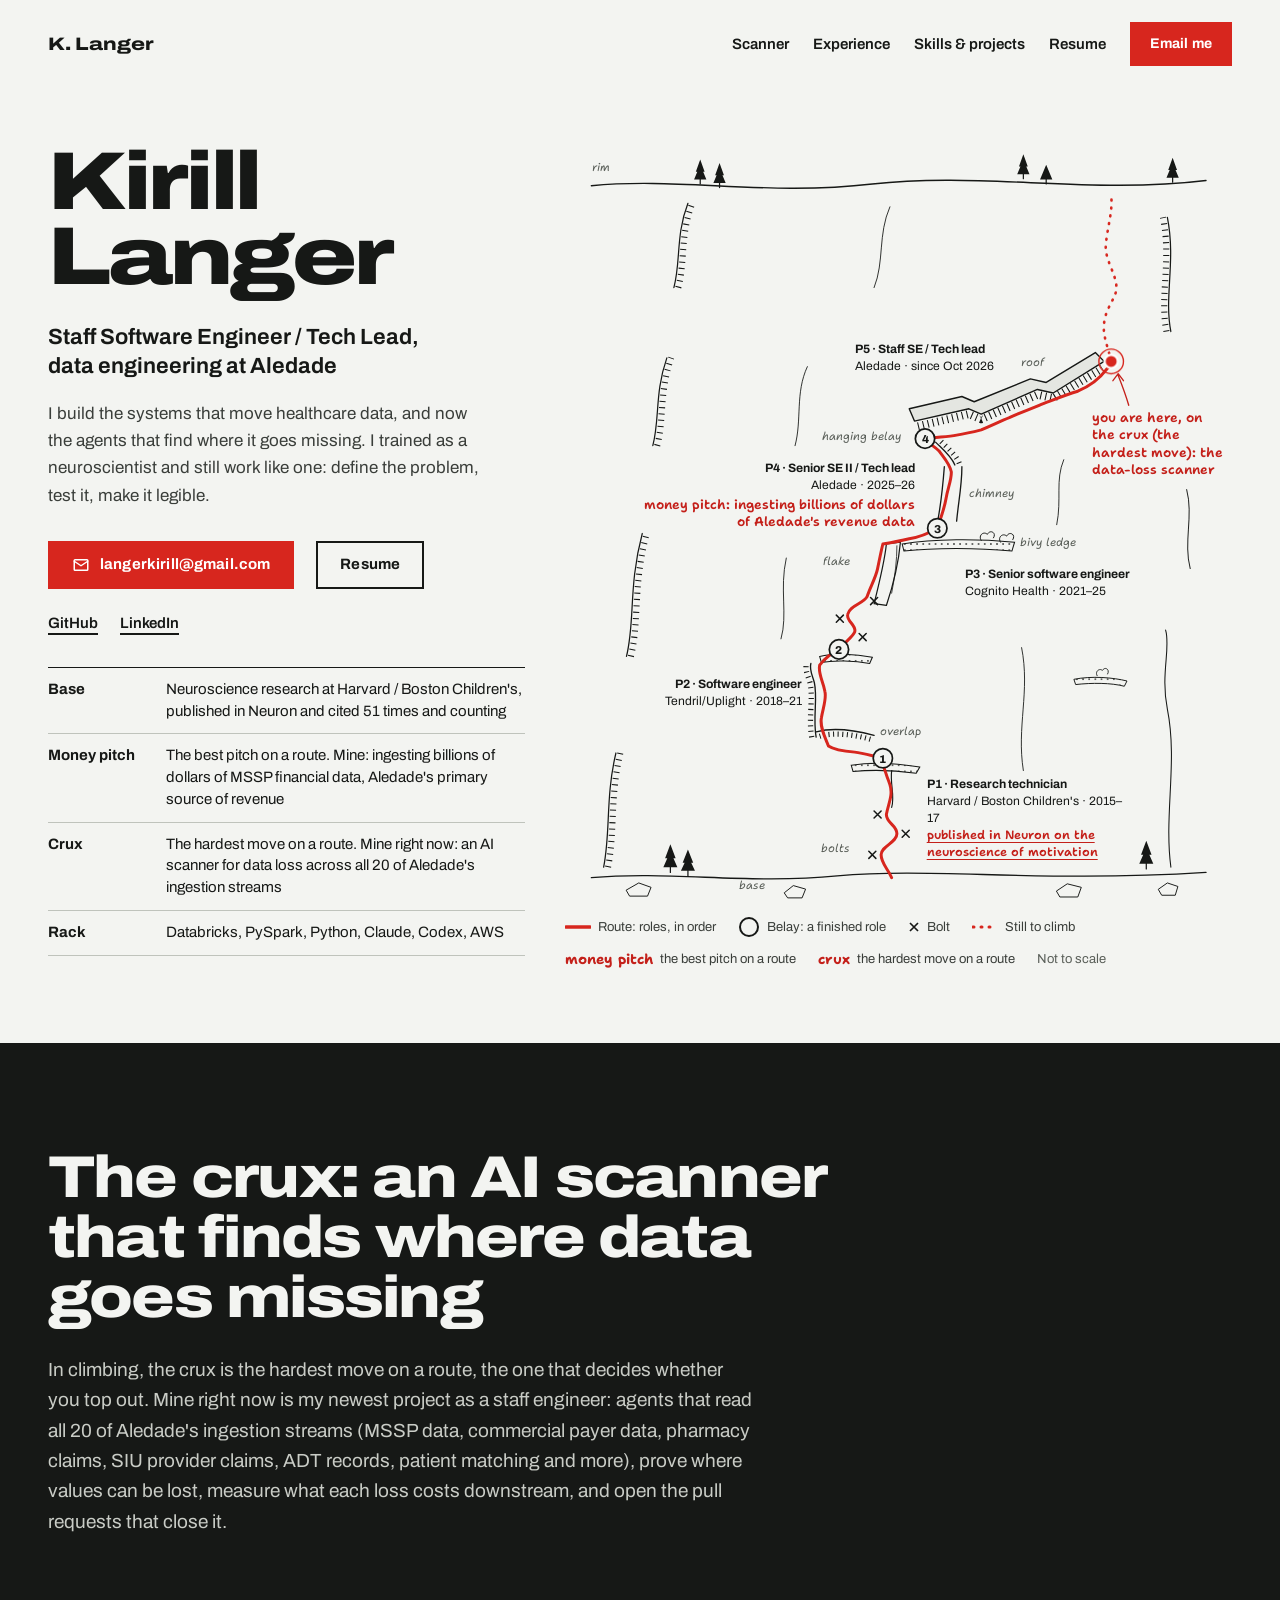
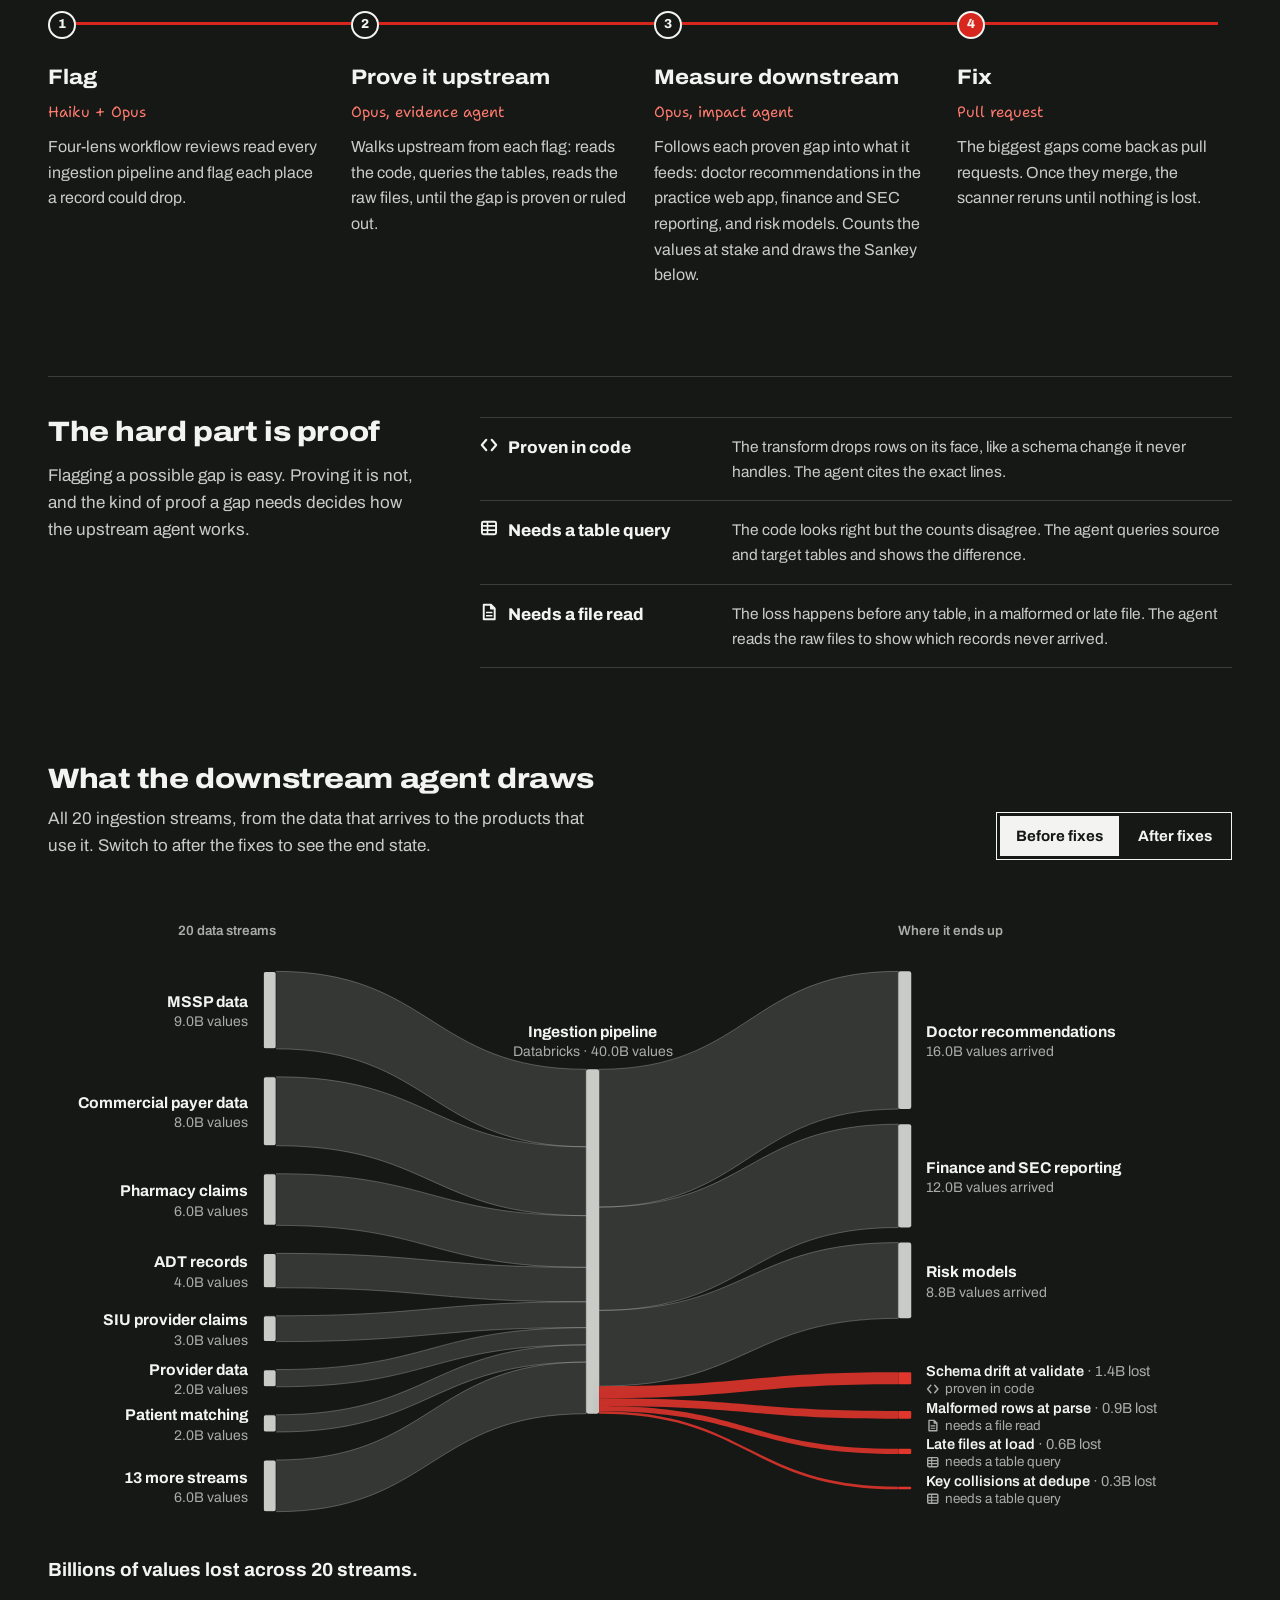
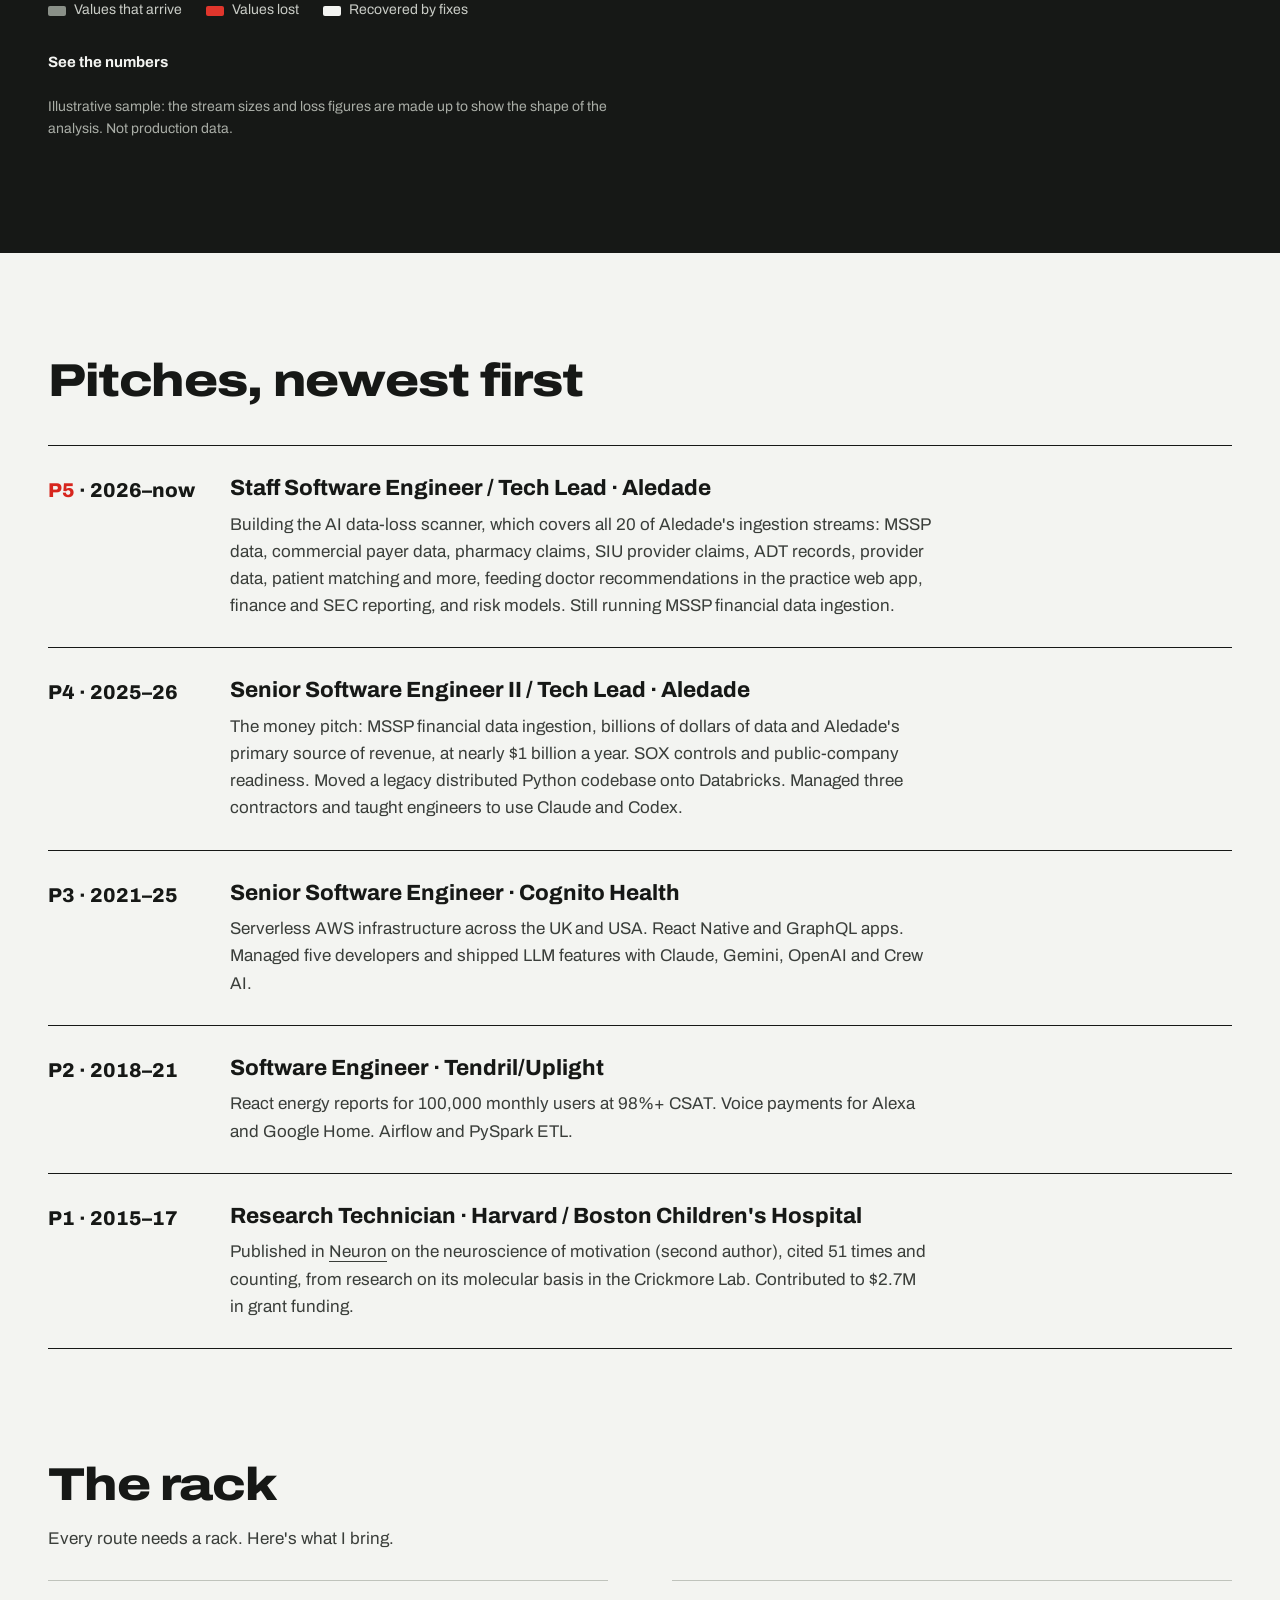
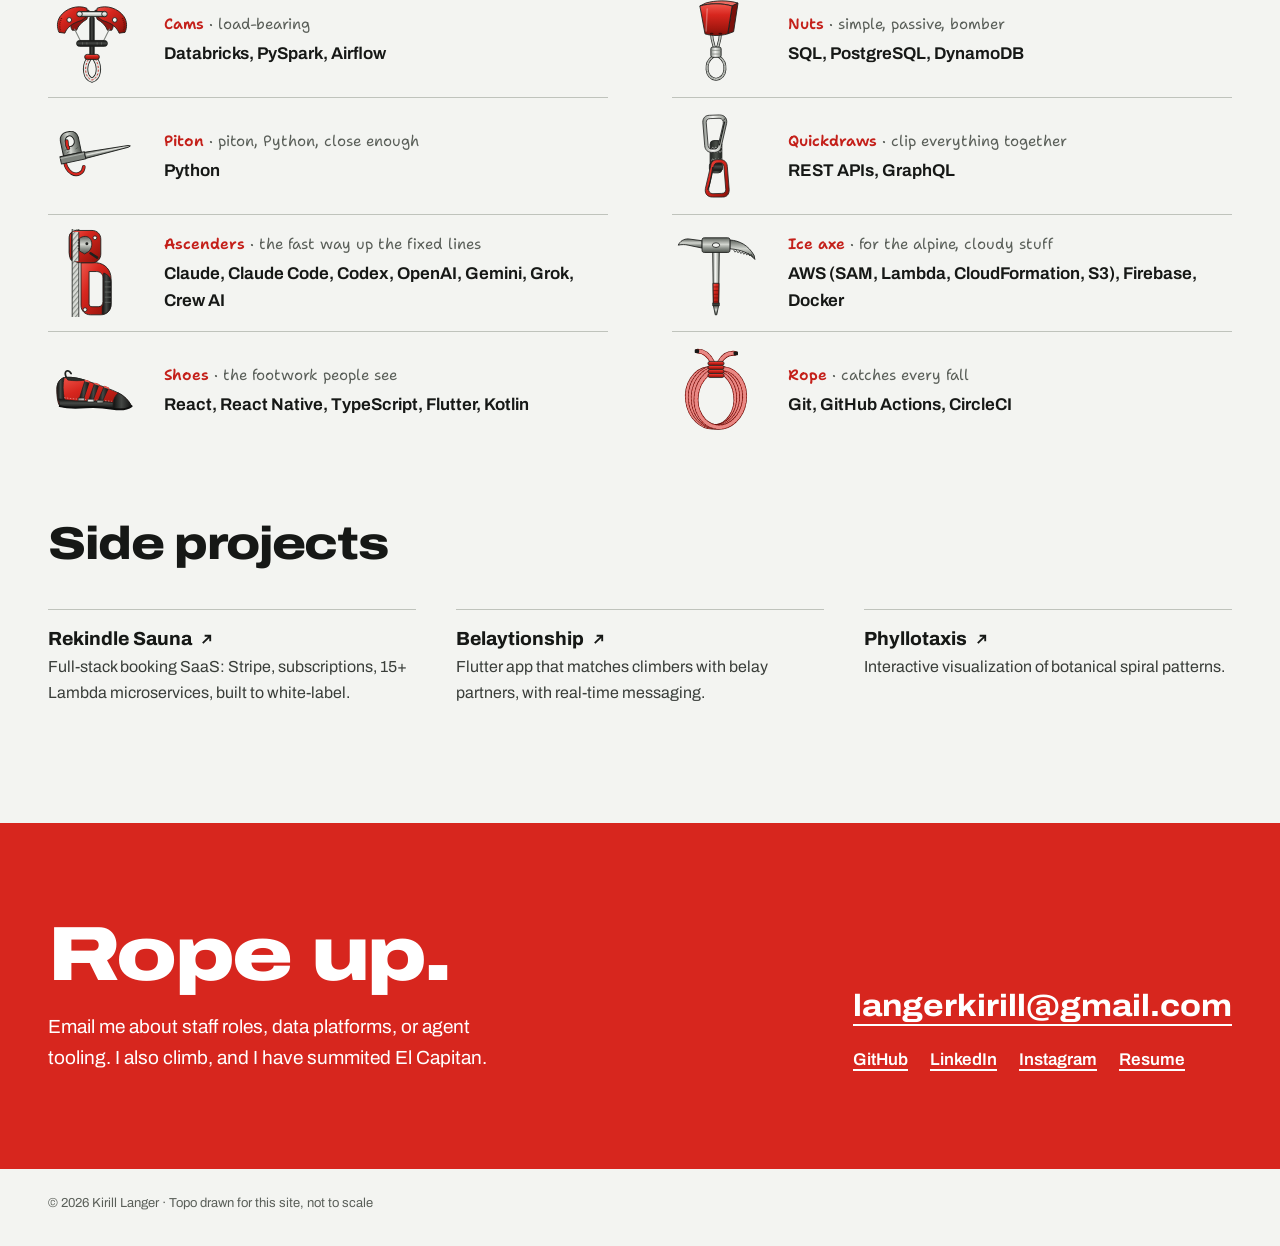
==== commit cf4932f9: "Show the scanner across all 20 ingestion streams; add citation count - Sankey: 20 streams (MSSP, com" ====
--- a/index.html
+++ b/index.html
@@ -69,11 +69,11 @@
       </div>
       <dl class="facts">
         <dt>Base</dt>
-        <dd>Neuroscience research at Harvard / Boston Children's, published in Neuron</dd>
+        <dd>Neuroscience research at Harvard / Boston Children's, published in Neuron and cited 51 times and counting</dd>
         <dt>Money pitch</dt>
         <dd>The best pitch on a route. Mine: ingesting billions of dollars of MSSP financial data, Aledade's primary source of revenue</dd>
         <dt>Crux</dt>
-        <dd>The hardest move on a route. Mine right now: an AI scanner for data loss across all of Aledade's data ingestion</dd>
+        <dd>The hardest move on a route. Mine right now: an AI scanner for data loss across all 20 of Aledade's ingestion streams</dd>
         <dt>Rack</dt>
         <dd>Databricks, PySpark, Python, Claude, Codex, AWS</dd>
       </dl>
@@ -193,7 +193,7 @@
   <section id="crux" class="crux" aria-labelledby="crux-h">
     <div class="wrap">
       <h2 id="crux-h">The crux: an AI scanner that finds where data goes missing</h2>
-      <p class="crux-lede">In climbing, the crux is the hardest move on a route, the one that decides whether you top out. Mine right now is my newest project as a staff engineer: agents that read every Aledade ingestion pipeline (claims, provider data, ADT records and more), prove where records can be lost, measure what each loss costs downstream, and open the pull requests that close it.</p>
+      <p class="crux-lede">In climbing, the crux is the hardest move on a route, the one that decides whether you top out. Mine right now is my newest project as a staff engineer: agents that read all 20 of Aledade's ingestion streams (MSSP data, commercial payer data, pharmacy claims, SIU provider claims, ADT records, patient matching and more), prove where values can be lost, measure what each loss costs downstream, and open the pull requests that close it.</p>
 
       <ol class="moves">
         <li class="move">
@@ -212,7 +212,7 @@
           <span class="move-n" aria-hidden="true">3</span>
           <h3>Measure downstream</h3>
           <p class="move-who">Opus, impact agent</p>
-          <p class="move-what">Follows each proven gap into what it feeds: the practice web app, the claims database, finance and SEC reporting. Counts the records at stake and draws the Sankey below.</p>
+          <p class="move-what">Follows each proven gap into what it feeds: doctor recommendations in the practice web app, finance and SEC reporting, and risk models. Counts the values at stake and draws the Sankey below.</p>
         </li>
         <li class="move">
           <span class="move-n" aria-hidden="true">4</span>
@@ -229,18 +229,15 @@
         </div>
         <ul class="proof-list">
           <li>
-            <svg class="proof-ic" aria-hidden="true"><use href="#sk-ic-code"></use></svg>
-            <h4>Proven in code</h4>
+            <h4><svg class="proof-ic" aria-hidden="true"><use href="#sk-ic-code"></use></svg>Proven in code</h4>
             <p>The transform drops rows on its face, like a schema change it never handles. The agent cites the exact lines.</p>
           </li>
           <li>
-            <svg class="proof-ic" aria-hidden="true"><use href="#sk-ic-query"></use></svg>
-            <h4>Needs a table query</h4>
+            <h4><svg class="proof-ic" aria-hidden="true"><use href="#sk-ic-query"></use></svg>Needs a table query</h4>
             <p>The code looks right but the counts disagree. The agent queries source and target tables and shows the difference.</p>
           </li>
           <li>
-            <svg class="proof-ic" aria-hidden="true"><use href="#sk-ic-file"></use></svg>
-            <h4>Needs a file read</h4>
+            <h4><svg class="proof-ic" aria-hidden="true"><use href="#sk-ic-file"></use></svg>Needs a file read</h4>
             <p>The loss happens before any table, in a malformed or late file. The agent reads the raw files to show which records never arrived.</p>
           </li>
         </ul>
@@ -252,26 +249,26 @@
         <div class="sk-head">
           <div>
             <h3 id="sk-title">What the downstream agent draws</h3>
-            <p>One month of ingestion, from the feeds that arrive to the products that use them. Switch to after the fixes to see the end state.</p>
+            <p>All 20 ingestion streams, from the data that arrives to the products that use it. Switch to after the fixes to see the end state.</p>
           </div>
-          <div class="sk-toggle" role="group" aria-label="Show the month">
+          <div class="sk-toggle" role="group" aria-label="Show the streams">
             <label for="sk-r-before">Before fixes</label>
             <label for="sk-r-after">After fixes</label>
           </div>
         </div>
         <div class="sk-body">
-          <svg class="sk-svg sk-desk" viewBox="0 0 1100 579" role="img" aria-label="Sankey of one month of ingestion: 1,000k records from claims data, ADT records, provider data and other feeds flow through the ingestion pipeline into the claims database, the practice web app, and finance and SEC reporting. Before fixes 80k records are lost to schema drift, malformed rows, late files and key collisions. After fixes every record arrives."><g font-size="12.5" fill="#A9ADA6" font-weight="600"><text x="202" y="36" text-anchor="end">Data feeds</text><text x="790" y="36">Where records end up</text></g><path class="sk-link" d="M202 70 C351 70 351 100 500 100 L500 279.2 C351 279.2 351 249.2 202 249.2 Z" fill="#8A9088" fill-opacity=".32" data-tip="560k records|Claims data into the ingestion pipeline" tabindex="0"></path><path class="sk-link" d="M202 269.2 C351 269.2 351 279.2 500 279.2 L500 356 C351 356 351 346 202 346 Z" fill="#8A9088" fill-opacity=".32" data-tip="240k records|ADT records into the ingestion pipeline" tabindex="0"></path><path class="sk-link" d="M202 366 C351 366 351 356 500 356 L500 394.4 C351 394.4 351 404.4 202 404.4 Z" fill="#8A9088" fill-opacity=".32" data-tip="120k records|Provider data into the ingestion pipeline" tabindex="0"></path><path class="sk-link" d="M202 424.4 C351 424.4 351 394.4 500 394.4 L500 420 C351 420 351 450 202 450 Z" fill="#8A9088" fill-opacity=".32" data-tip="80k records|Other feeds into the ingestion pipeline" tabindex="0"></path><rect x="190" y="70" width="12" height="179.2" fill="#C9CCC6" rx="2"></rect><rect x="190" y="269.2" width="12" height="76.8" fill="#C9CCC6" rx="2"></rect><rect x="190" y="366" width="12" height="38.4" fill="#C9CCC6" rx="2"></rect><rect x="190" y="424.4" width="12" height="25.6" fill="#C9CCC6" rx="2"></rect><rect x="500" y="100" width="12" height="320" fill="#C9CCC6" rx="2"></rect><text x="176" y="156.6" text-anchor="end" font-size="14.5" font-weight="700" fill="#F3F4F1">Claims data</text><text x="176" y="174.6" text-anchor="end" font-size="13" fill="#A9ADA6">560k records</text><text x="176" y="304.6" text-anchor="end" font-size="14.5" font-weight="700" fill="#F3F4F1">ADT records</text><text x="176" y="322.6" text-anchor="end" font-size="13" fill="#A9ADA6">240k records</text><text x="176" y="382.2" text-anchor="end" font-size="14.5" font-weight="700" fill="#F3F4F1">Provider data</text><text x="176" y="400.2" text-anchor="end" font-size="13" fill="#A9ADA6">120k records</text><text x="176" y="434.2" text-anchor="end" font-size="14.5" font-weight="700" fill="#F3F4F1">Other feeds</text><text x="176" y="452.2" text-anchor="end" font-size="13" fill="#A9ADA6">80k records</text><text x="506" y="70" text-anchor="middle" font-size="14.5" font-weight="700" fill="#F3F4F1">Ingestion pipeline</text><text x="506" y="88" text-anchor="middle" font-size="13" fill="#A9ADA6">Databricks · 1,000k records</text><g class="sk-state sk-before"><path class="sk-link" d="M512 100 C651 100 651 70 790 70 L790 230 C651 230 651 260 512 260 Z" fill="#8A9088" fill-opacity=".32" data-tip="500k records|Arrived in the claims database" tabindex="0"></path><path class="sk-link" d="M512 260 C651 260 651 244 790 244 L790 340 C651 340 651 356 512 356 Z" fill="#8A9088" fill-opacity=".32" data-tip="300k records|Arrived in the practice web app" tabindex="0"></path><path class="sk-link" d="M512 356 C651 356 651 354 790 354 L790 392.4 C651 392.4 651 394.4 512 394.4 Z" fill="#8A9088" fill-opacity=".32" data-tip="120k records|Arrived in finance and SEC reporting" tabindex="0"></path><path class="sk-link sk-loss" d="M512 394.4 C651 394.4 651 442.56 790 442.56 L790 453.44 C651 453.44 651 405.28 512 405.28 Z" fill="#E0362C" fill-opacity=".9" data-tip="34k records lost|Schema drift at validate, proven in code" tabindex="0"></path><path class="sk-link sk-loss" d="M512 405.28 C651 405.28 651 478.48 790 478.48 L790 485.52 C651 485.52 651 412.32 512 412.32 Z" fill="#E0362C" fill-opacity=".9" data-tip="22k records lost|Malformed rows at parse, needs a file read" tabindex="0"></path><path class="sk-link sk-loss" d="M512 412.32 C651 412.32 651 513.44 790 513.44 L790 518.56 C651 518.56 651 417.44 512 417.44 Z" fill="#E0362C" fill-opacity=".9" data-tip="16k records lost|Late files at load, needs a table query" tabindex="0"></path><path class="sk-link sk-loss" d="M512 417.44 C651 417.44 651 548.72 790 548.72 L790 551.28 C651 551.28 651 420 512 420 Z" fill="#E0362C" fill-opacity=".9" data-tip="8k records lost|Key collisions at dedupe, needs a table query" tabindex="0"></path><rect x="790" y="70" width="12" height="160" fill="#C9CCC6" rx="2"></rect><rect x="790" y="244" width="12" height="96" fill="#C9CCC6" rx="2"></rect><rect x="790" y="354" width="12" height="38.4" fill="#C9CCC6" rx="2"></rect><rect x="790" y="442.56" width="12" height="10.88" fill="#E0362C" rx="1"></rect><rect x="790" y="478.48" width="12" height="7.04" fill="#E0362C" rx="1"></rect><rect x="790" y="513.44" width="12" height="5.12" fill="#E0362C" rx="1"></rect><rect x="790" y="548.72" width="12" height="2.56" fill="#E0362C" rx="1"></rect><text x="816" y="147" font-size="14.5" font-weight="700" fill="#F3F4F1">Claims database</text><text x="816" y="165" font-size="13" fill="#A9ADA6">500k records arrived</text><text x="816" y="289" font-size="14.5" font-weight="700" fill="#F3F4F1">Practice web app</text><text x="816" y="307" font-size="13" fill="#A9ADA6">300k records arrived</text><text x="816" y="370.2" font-size="14.5" font-weight="700" fill="#F3F4F1">Finance and SEC reporting</text><text x="816" y="388.2" font-size="13" fill="#A9ADA6">120k records arrived</text><text x="816" y="446" font-size="13.5" font-weight="600" fill="#F3F4F1">Schema drift at validate <tspan font-weight="400" fill="#A9ADA6">· 34k lost</tspan></text><use href="#sk-ic-code" x="816" y="452" width="12" height="12"></use><text x="833" y="462" font-size="12.5" fill="#A9ADA6">proven in code</text><text x="816" y="480" font-size="13.5" font-weight="600" fill="#F3F4F1">Malformed rows at parse <tspan font-weight="400" fill="#A9ADA6">· 22k lost</tspan></text><use href="#sk-ic-file" x="816" y="486" width="12" height="12"></use><text x="833" y="496" font-size="12.5" fill="#A9ADA6">needs a file read</text><text x="816" y="514" font-size="13.5" font-weight="600" fill="#F3F4F1">Late files at load <tspan font-weight="400" fill="#A9ADA6">· 16k lost</tspan></text><use href="#sk-ic-query" x="816" y="520" width="12" height="12"></use><text x="833" y="530" font-size="12.5" fill="#A9ADA6">needs a table query</text><text x="816" y="548" font-size="13.5" font-weight="600" fill="#F3F4F1">Key collisions at dedupe <tspan font-weight="400" fill="#A9ADA6">· 8k lost</tspan></text><use href="#sk-ic-query" x="816" y="554" width="12" height="12"></use><text x="833" y="564" font-size="12.5" fill="#A9ADA6">needs a table query</text></g><g class="sk-state sk-after"><path class="sk-link" d="M512 100 C651 100 651 70 790 70 L790 230 C651 230 651 260 512 260 Z" fill="#8A9088" fill-opacity=".32" data-tip="500k records|Arrived in the claims database" tabindex="0"></path><path class="sk-link sk-rec" d="M512 260 C651 260 651 230 790 230 L790 242.8 C651 242.8 651 272.8 512 272.8 Z" fill="#4592D0" fill-opacity=".9" data-tip="40k records recovered|Fixed gaps now land in claims database" tabindex="0"></path><path class="sk-link" d="M512 272.8 C651 272.8 651 256.8 790 256.8 L790 352.8 C651 352.8 651 368.8 512 368.8 Z" fill="#8A9088" fill-opacity=".32" data-tip="300k records|Arrived in the practice web app" tabindex="0"></path><path class="sk-link sk-rec" d="M512 368.8 C651 368.8 651 352.8 790 352.8 L790 362.4 C651 362.4 651 378.4 512 378.4 Z" fill="#4592D0" fill-opacity=".9" data-tip="30k records recovered|Fixed gaps now land in practice web app" tabindex="0"></path><path class="sk-link" d="M512 378.4 C651 378.4 651 376.4 790 376.4 L790 414.8 C651 414.8 651 416.8 512 416.8 Z" fill="#8A9088" fill-opacity=".32" data-tip="120k records|Arrived in finance and SEC reporting" tabindex="0"></path><path class="sk-link sk-rec" d="M512 416.8 C651 416.8 651 414.8 790 414.8 L790 418 C651 418 651 420 512 420 Z" fill="#4592D0" fill-opacity=".9" data-tip="10k records recovered|Fixed gaps now land in finance and SEC reporting" tabindex="0"></path><rect x="790" y="70" width="12" height="160" fill="#C9CCC6" rx="2"></rect><rect x="790" y="230" width="12" height="12.8" fill="#4592D0" rx="1"></rect><rect x="790" y="256.8" width="12" height="96" fill="#C9CCC6" rx="2"></rect><rect x="790" y="352.8" width="12" height="9.6" fill="#4592D0" rx="1"></rect><rect x="790" y="376.4" width="12" height="38.4" fill="#C9CCC6" rx="2"></rect><rect x="790" y="414.8" width="12" height="3.2" fill="#4592D0" rx="1"></rect><rect x="790" y="447" width="12" height="2" fill="#A9ADA6" rx="1"></rect><rect x="790" y="481" width="12" height="2" fill="#A9ADA6" rx="1"></rect><rect x="790" y="515" width="12" height="2" fill="#A9ADA6" rx="1"></rect><rect x="790" y="549" width="12" height="2" fill="#A9ADA6" rx="1"></rect><text x="816" y="153.4" font-size="14.5" font-weight="700" fill="#F3F4F1">Claims database</text><text x="816" y="171.4" font-size="13" fill="#A9ADA6">540k arrived, incl. 40k recovered</text><text x="816" y="306.6" font-size="14.5" font-weight="700" fill="#F3F4F1">Practice web app</text><text x="816" y="324.6" font-size="13" fill="#A9ADA6">330k arrived, incl. 30k recovered</text><text x="816" y="394.2" font-size="14.5" font-weight="700" fill="#F3F4F1">Finance and SEC reporting</text><text x="816" y="412.2" font-size="13" fill="#A9ADA6">130k arrived, incl. 10k recovered</text><text x="816" y="446" font-size="13.5" font-weight="600" fill="#F3F4F1">Schema drift at validate <tspan font-weight="400" fill="#A9ADA6">· 0 lost · fixed</tspan></text><use href="#sk-ic-code" x="816" y="452" width="12" height="12"></use><text x="833" y="462" font-size="12.5" fill="#A9ADA6">proven in code</text><text x="816" y="480" font-size="13.5" font-weight="600" fill="#F3F4F1">Malformed rows at parse <tspan font-weight="400" fill="#A9ADA6">· 0 lost · fixed</tspan></text><use href="#sk-ic-file" x="816" y="486" width="12" height="12"></use><text x="833" y="496" font-size="12.5" fill="#A9ADA6">needs a file read</text><text x="816" y="514" font-size="13.5" font-weight="600" fill="#F3F4F1">Late files at load <tspan font-weight="400" fill="#A9ADA6">· 0 lost · fixed</tspan></text><use href="#sk-ic-query" x="816" y="520" width="12" height="12"></use><text x="833" y="530" font-size="12.5" fill="#A9ADA6">needs a table query</text><text x="816" y="548" font-size="13.5" font-weight="600" fill="#F3F4F1">Key collisions at dedupe <tspan font-weight="400" fill="#A9ADA6">· 0 lost · fixed</tspan></text><use href="#sk-ic-query" x="816" y="554" width="12" height="12"></use><text x="833" y="564" font-size="12.5" fill="#A9ADA6">needs a table query</text></g></svg>
-          <svg class="sk-svg sk-mob" viewBox="0 0 360 442" role="img" aria-label="Sankey of one month of ingestion: 1,000k records from claims data, ADT records, provider data and other feeds flow through the ingestion pipeline into the claims database, the practice web app, and finance and SEC reporting. Before fixes 80k records are lost to schema drift, malformed rows, late files and key collisions. After fixes every record arrives."><path class="sk-link" d="M46 44 C109 44 109 68 172 68 L172 213.6 C109 213.6 109 189.6 46 189.6 Z" fill="#8A9088" fill-opacity=".32" data-tip="560k records|Claims data into the ingestion pipeline" tabindex="0"></path><path class="sk-link" d="M46 205.6 C109 205.6 109 213.6 172 213.6 L172 276 C109 276 109 268 46 268 Z" fill="#8A9088" fill-opacity=".32" data-tip="240k records|ADT records into the ingestion pipeline" tabindex="0"></path><path class="sk-link" d="M46 284 C109 284 109 276 172 276 L172 307.2 C109 307.2 109 315.2 46 315.2 Z" fill="#8A9088" fill-opacity=".32" data-tip="120k records|Provider data into the ingestion pipeline" tabindex="0"></path><path class="sk-link" d="M46 331.2 C109 331.2 109 307.2 172 307.2 L172 328 C109 328 109 352 46 352 Z" fill="#8A9088" fill-opacity=".32" data-tip="80k records|Other feeds into the ingestion pipeline" tabindex="0"></path><rect x="36" y="44" width="10" height="145.6" fill="#C9CCC6" rx="2"></rect><rect x="36" y="205.6" width="10" height="62.4" fill="#C9CCC6" rx="2"></rect><rect x="36" y="284" width="10" height="31.2" fill="#C9CCC6" rx="2"></rect><rect x="36" y="331.2" width="10" height="20.8" fill="#C9CCC6" rx="2"></rect><rect x="172" y="68" width="10" height="260" fill="#C9CCC6" rx="2"></rect><g><circle cx="20" cy="116.8" r="9" fill="#161816" stroke="#F3F4F1" stroke-width="1.6"></circle><text x="20" y="120.8" text-anchor="middle" font-size="11" font-weight="800" fill="#F3F4F1">1</text></g><g><circle cx="20" cy="236.8" r="9" fill="#161816" stroke="#F3F4F1" stroke-width="1.6"></circle><text x="20" y="240.8" text-anchor="middle" font-size="11" font-weight="800" fill="#F3F4F1">2</text></g><g><circle cx="20" cy="299.6" r="9" fill="#161816" stroke="#F3F4F1" stroke-width="1.6"></circle><text x="20" y="303.6" text-anchor="middle" font-size="11" font-weight="800" fill="#F3F4F1">3</text></g><g><circle cx="20" cy="341.6" r="9" fill="#161816" stroke="#F3F4F1" stroke-width="1.6"></circle><text x="20" y="345.6" text-anchor="middle" font-size="11" font-weight="800" fill="#F3F4F1">4</text></g><text x="177" y="58" text-anchor="middle" font-size="12" font-weight="700" fill="#F3F4F1">Ingestion</text><g class="sk-state sk-before"><path class="sk-link" d="M182 68 C241 68 241 44 300 44 L300 174 C241 174 241 198 182 198 Z" fill="#8A9088" fill-opacity=".32" data-tip="500k records|Arrived in the claims database" tabindex="0"></path><path class="sk-link" d="M182 198 C241 198 241 186 300 186 L300 264 C241 264 241 276 182 276 Z" fill="#8A9088" fill-opacity=".32" data-tip="300k records|Arrived in the practice web app" tabindex="0"></path><path class="sk-link" d="M182 276 C241 276 241 276 300 276 L300 307.2 C241 307.2 241 307.2 182 307.2 Z" fill="#8A9088" fill-opacity=".32" data-tip="120k records|Arrived in finance and SEC reporting" tabindex="0"></path><path class="sk-link sk-loss" d="M182 307.2 C241 307.2 241 345.58 300 345.58 L300 354.42 C241 354.42 241 316.04 182 316.04 Z" fill="#E0362C" fill-opacity=".9" data-tip="34k records lost|Schema drift at validate, proven in code" tabindex="0"></path><path class="sk-link sk-loss" d="M182 316.04 C241 316.04 241 371.14 300 371.14 L300 376.86 C241 376.86 241 321.76 182 321.76 Z" fill="#E0362C" fill-opacity=".9" data-tip="22k records lost|Malformed rows at parse, needs a file read" tabindex="0"></path><path class="sk-link sk-loss" d="M182 321.76 C241 321.76 241 395.92 300 395.92 L300 400.08 C241 400.08 241 325.92 182 325.92 Z" fill="#E0362C" fill-opacity=".9" data-tip="16k records lost|Late files at load, needs a table query" tabindex="0"></path><path class="sk-link sk-loss" d="M182 325.92 C241 325.92 241 420.96 300 420.96 L300 423.04 C241 423.04 241 328 182 328 Z" fill="#E0362C" fill-opacity=".9" data-tip="8k records lost|Key collisions at dedupe, needs a table query" tabindex="0"></path><rect x="300" y="44" width="10" height="130" fill="#C9CCC6" rx="2"></rect><rect x="300" y="186" width="10" height="78" fill="#C9CCC6" rx="2"></rect><rect x="300" y="276" width="10" height="31.2" fill="#C9CCC6" rx="2"></rect><rect x="300" y="345.58" width="10" height="8.84" fill="#E0362C" rx="1"></rect><rect x="300" y="371.14" width="10" height="5.72" fill="#E0362C" rx="1"></rect><rect x="300" y="395.92" width="10" height="4.16" fill="#E0362C" rx="1"></rect><rect x="300" y="420.96" width="10" height="2.08" fill="#E0362C" rx="1"></rect><g><circle cx="326" cy="109" r="9" fill="#161816" stroke="#F3F4F1" stroke-width="1.6"></circle><text x="326" y="113" text-anchor="middle" font-size="11" font-weight="800" fill="#F3F4F1">5</text></g><g><circle cx="326" cy="225" r="9" fill="#161816" stroke="#F3F4F1" stroke-width="1.6"></circle><text x="326" y="229" text-anchor="middle" font-size="11" font-weight="800" fill="#F3F4F1">6</text></g><g><circle cx="326" cy="291.6" r="9" fill="#161816" stroke="#F3F4F1" stroke-width="1.6"></circle><text x="326" y="295.6" text-anchor="middle" font-size="11" font-weight="800" fill="#F3F4F1">7</text></g><g><circle cx="326" cy="350" r="9" fill="#161816" stroke="#E0362C" stroke-width="1.6"></circle><text x="326" y="354" text-anchor="middle" font-size="11" font-weight="800" fill="#F3F4F1">8</text></g><g><circle cx="326" cy="374" r="9" fill="#161816" stroke="#E0362C" stroke-width="1.6"></circle><text x="326" y="378" text-anchor="middle" font-size="11" font-weight="800" fill="#F3F4F1">9</text></g><g><circle cx="326" cy="398" r="9" fill="#161816" stroke="#E0362C" stroke-width="1.6"></circle><text x="326" y="402" text-anchor="middle" font-size="11" font-weight="800" fill="#F3F4F1">10</text></g><g><circle cx="326" cy="422" r="9" fill="#161816" stroke="#E0362C" stroke-width="1.6"></circle><text x="326" y="426" text-anchor="middle" font-size="11" font-weight="800" fill="#F3F4F1">11</text></g></g><g class="sk-state sk-after"><path class="sk-link" d="M182 68 C241 68 241 44 300 44 L300 174 C241 174 241 198 182 198 Z" fill="#8A9088" fill-opacity=".32" data-tip="500k records|Arrived in the claims database" tabindex="0"></path><path class="sk-link sk-rec" d="M182 198 C241 198 241 174 300 174 L300 184.4 C241 184.4 241 208.4 182 208.4 Z" fill="#4592D0" fill-opacity=".9" data-tip="40k records recovered|Fixed gaps now land in claims database" tabindex="0"></path><path class="sk-link" d="M182 208.4 C241 208.4 241 196.4 300 196.4 L300 274.4 C241 274.4 241 286.4 182 286.4 Z" fill="#8A9088" fill-opacity=".32" data-tip="300k records|Arrived in the practice web app" tabindex="0"></path><path class="sk-link sk-rec" d="M182 286.4 C241 286.4 241 274.4 300 274.4 L300 282.2 C241 282.2 241 294.2 182 294.2 Z" fill="#4592D0" fill-opacity=".9" data-tip="30k records recovered|Fixed gaps now land in practice web app" tabindex="0"></path><path class="sk-link" d="M182 294.2 C241 294.2 241 294.2 300 294.2 L300 325.4 C241 325.4 241 325.4 182 325.4 Z" fill="#8A9088" fill-opacity=".32" data-tip="120k records|Arrived in finance and SEC reporting" tabindex="0"></path><path class="sk-link sk-rec" d="M182 325.4 C241 325.4 241 325.4 300 325.4 L300 328 C241 328 241 328 182 328 Z" fill="#4592D0" fill-opacity=".9" data-tip="10k records recovered|Fixed gaps now land in finance and SEC reporting" tabindex="0"></path><rect x="300" y="44" width="10" height="130" fill="#C9CCC6" rx="2"></rect><rect x="300" y="174" width="10" height="10.4" fill="#4592D0" rx="1"></rect><rect x="300" y="196.4" width="10" height="78" fill="#C9CCC6" rx="2"></rect><rect x="300" y="274.4" width="10" height="7.8" fill="#4592D0" rx="1"></rect><rect x="300" y="294.2" width="10" height="31.2" fill="#C9CCC6" rx="2"></rect><rect x="300" y="325.4" width="10" height="2.6" fill="#4592D0" rx="1"></rect><rect x="300" y="349" width="10" height="2" fill="#A9ADA6" rx="1"></rect><rect x="300" y="373" width="10" height="2" fill="#A9ADA6" rx="1"></rect><rect x="300" y="397" width="10" height="2" fill="#A9ADA6" rx="1"></rect><rect x="300" y="421" width="10" height="2" fill="#A9ADA6" rx="1"></rect><g><circle cx="326" cy="114.2" r="9" fill="#161816" stroke="#F3F4F1" stroke-width="1.6"></circle><text x="326" y="118.2" text-anchor="middle" font-size="11" font-weight="800" fill="#F3F4F1">5</text></g><g><circle cx="326" cy="239.3" r="9" fill="#161816" stroke="#F3F4F1" stroke-width="1.6"></circle><text x="326" y="243.3" text-anchor="middle" font-size="11" font-weight="800" fill="#F3F4F1">6</text></g><g><circle cx="326" cy="311.1" r="9" fill="#161816" stroke="#F3F4F1" stroke-width="1.6"></circle><text x="326" y="315.1" text-anchor="middle" font-size="11" font-weight="800" fill="#F3F4F1">7</text></g><g><circle cx="326" cy="350" r="9" fill="#161816" stroke="#F3F4F1" stroke-width="1.6"></circle><text x="326" y="354" text-anchor="middle" font-size="11" font-weight="800" fill="#F3F4F1">8</text></g><g><circle cx="326" cy="374" r="9" fill="#161816" stroke="#F3F4F1" stroke-width="1.6"></circle><text x="326" y="378" text-anchor="middle" font-size="11" font-weight="800" fill="#F3F4F1">9</text></g><g><circle cx="326" cy="398" r="9" fill="#161816" stroke="#F3F4F1" stroke-width="1.6"></circle><text x="326" y="402" text-anchor="middle" font-size="11" font-weight="800" fill="#F3F4F1">10</text></g><g><circle cx="326" cy="422" r="9" fill="#161816" stroke="#F3F4F1" stroke-width="1.6"></circle><text x="326" y="426" text-anchor="middle" font-size="11" font-weight="800" fill="#F3F4F1">11</text></g></g></svg>
-          <ol class="sk-key"><li><b>Claims data</b> · 560k records</li><li><b>ADT records</b> · 240k records</li><li><b>Provider data</b> · 120k records</li><li><b>Other feeds</b> · 80k records</li><li><b>Claims database</b> · <span class="sk-before">500k arrived</span><span class="sk-after">540k arrived, incl. 40k recovered</span></li><li><b>Practice web app</b> · <span class="sk-before">300k arrived</span><span class="sk-after">330k arrived, incl. 30k recovered</span></li><li><b>Finance and SEC reporting</b> · <span class="sk-before">120k arrived</span><span class="sk-after">130k arrived, incl. 10k recovered</span></li><li class="sk-key-loss"><b>Schema drift at validate</b> · <span class="sk-before">34k lost</span><span class="sk-after">0 lost, fixed</span><br><span class="sk-ev">proven in code</span></li><li class="sk-key-loss"><b>Malformed rows at parse</b> · <span class="sk-before">22k lost</span><span class="sk-after">0 lost, fixed</span><br><span class="sk-ev">needs a file read</span></li><li class="sk-key-loss"><b>Late files at load</b> · <span class="sk-before">16k lost</span><span class="sk-after">0 lost, fixed</span><br><span class="sk-ev">needs a table query</span></li><li class="sk-key-loss"><b>Key collisions at dedupe</b> · <span class="sk-before">8k lost</span><span class="sk-after">0 lost, fixed</span><br><span class="sk-ev">needs a table query</span></li></ol>
-          <p class="sk-verdict"><span class="sk-before">80k records lost a month across four gaps.</span><span class="sk-after">Zero data loss: every record arrives.</span></p>
+          <svg class="sk-svg sk-desk" viewBox="0 0 1100 594" role="img" aria-label="Sankey of 20 ingestion streams: 40 billion values from MSSP data, commercial payer data, pharmacy claims, ADT records, SIU provider claims, provider data, patient matching and 13 more streams flow through the ingestion pipeline into doctor recommendations in the practice web app, finance and SEC reporting, and risk models. Before fixes 3.2 billion values are lost to schema drift, malformed rows, late files and key collisions. After fixes every value arrives. Illustrative numbers."><g font-size="12.5" fill="#A9ADA6" font-weight="600"><text x="212" y="36" text-anchor="end">20 data streams</text><text x="790" y="36">Where it ends up</text></g><path class="sk-link" d="M212 70 C356 70 356 161 500 161 L500 233 C356 233 356 142 212 142 Z" fill="#8A9088" fill-opacity=".26" stroke="#C9CCC6" stroke-opacity=".38" stroke-width=".8" data-tip="9.0B values|MSSP data into the ingestion pipeline" tabindex="0"></path><path class="sk-link" d="M212 168 C356 168 356 233 500 233 L500 297 C356 297 356 232 212 232 Z" fill="#8A9088" fill-opacity=".26" stroke="#C9CCC6" stroke-opacity=".38" stroke-width=".8" data-tip="8.0B values|Commercial payer data into the ingestion pipeline" tabindex="0"></path><path class="sk-link" d="M212 258 C356 258 356 297 500 297 L500 345 C356 345 356 306 212 306 Z" fill="#8A9088" fill-opacity=".26" stroke="#C9CCC6" stroke-opacity=".38" stroke-width=".8" data-tip="6.0B values|Pharmacy claims into the ingestion pipeline" tabindex="0"></path><path class="sk-link" d="M212 332 C356 332 356 345 500 345 L500 377 C356 377 356 364 212 364 Z" fill="#8A9088" fill-opacity=".26" stroke="#C9CCC6" stroke-opacity=".38" stroke-width=".8" data-tip="4.0B values|ADT records into the ingestion pipeline" tabindex="0"></path><path class="sk-link" d="M212 390 C356 390 356 377 500 377 L500 401 C356 401 356 414 212 414 Z" fill="#8A9088" fill-opacity=".26" stroke="#C9CCC6" stroke-opacity=".38" stroke-width=".8" data-tip="3.0B values|SIU provider claims into the ingestion pipeline" tabindex="0"></path><path class="sk-link" d="M212 440 C356 440 356 401 500 401 L500 417 C356 417 356 456 212 456 Z" fill="#8A9088" fill-opacity=".26" stroke="#C9CCC6" stroke-opacity=".38" stroke-width=".8" data-tip="2.0B values|Provider data into the ingestion pipeline" tabindex="0"></path><path class="sk-link" d="M212 482 C356 482 356 417 500 417 L500 433 C356 433 356 498 212 498 Z" fill="#8A9088" fill-opacity=".26" stroke="#C9CCC6" stroke-opacity=".38" stroke-width=".8" data-tip="2.0B values|Patient matching into the ingestion pipeline" tabindex="0"></path><path class="sk-link" d="M212 524 C356 524 356 433 500 433 L500 481 C356 481 356 572 212 572 Z" fill="#8A9088" fill-opacity=".26" stroke="#C9CCC6" stroke-opacity=".38" stroke-width=".8" data-tip="6.0B values|13 more streams into the ingestion pipeline" tabindex="0"></path><rect x="200" y="70" width="12" height="72" fill="#C9CCC6" stroke="#161816" stroke-width="1" rx="2"></rect><rect x="200" y="168" width="12" height="64" fill="#C9CCC6" stroke="#161816" stroke-width="1" rx="2"></rect><rect x="200" y="258" width="12" height="48" fill="#C9CCC6" stroke="#161816" stroke-width="1" rx="2"></rect><rect x="200" y="332" width="12" height="32" fill="#C9CCC6" stroke="#161816" stroke-width="1" rx="2"></rect><rect x="200" y="390" width="12" height="24" fill="#C9CCC6" stroke="#161816" stroke-width="1" rx="2"></rect><rect x="200" y="440" width="12" height="16" fill="#C9CCC6" stroke="#161816" stroke-width="1" rx="2"></rect><rect x="200" y="482" width="12" height="16" fill="#C9CCC6" stroke="#161816" stroke-width="1" rx="2"></rect><rect x="200" y="524" width="12" height="48" fill="#C9CCC6" stroke="#161816" stroke-width="1" rx="2"></rect><rect x="500" y="161" width="12" height="320" fill="#C9CCC6" rx="2"></rect><text x="186" y="103" text-anchor="end" font-size="14.5" font-weight="700" fill="#F3F4F1">MSSP data</text><text x="186" y="121" text-anchor="end" font-size="13" fill="#A9ADA6">9.0B values</text><text x="186" y="197" text-anchor="end" font-size="14.5" font-weight="700" fill="#F3F4F1">Commercial payer data</text><text x="186" y="215" text-anchor="end" font-size="13" fill="#A9ADA6">8.0B values</text><text x="186" y="279" text-anchor="end" font-size="14.5" font-weight="700" fill="#F3F4F1">Pharmacy claims</text><text x="186" y="297" text-anchor="end" font-size="13" fill="#A9ADA6">6.0B values</text><text x="186" y="345" text-anchor="end" font-size="14.5" font-weight="700" fill="#F3F4F1">ADT records</text><text x="186" y="363" text-anchor="end" font-size="13" fill="#A9ADA6">4.0B values</text><text x="186" y="399" text-anchor="end" font-size="14.5" font-weight="700" fill="#F3F4F1">SIU provider claims</text><text x="186" y="417" text-anchor="end" font-size="13" fill="#A9ADA6">3.0B values</text><text x="186" y="445" text-anchor="end" font-size="14.5" font-weight="700" fill="#F3F4F1">Provider data</text><text x="186" y="463" text-anchor="end" font-size="13" fill="#A9ADA6">2.0B values</text><text x="186" y="487" text-anchor="end" font-size="14.5" font-weight="700" fill="#F3F4F1">Patient matching</text><text x="186" y="505" text-anchor="end" font-size="13" fill="#A9ADA6">2.0B values</text><text x="186" y="545" text-anchor="end" font-size="14.5" font-weight="700" fill="#F3F4F1">13 more streams</text><text x="186" y="563" text-anchor="end" font-size="13" fill="#A9ADA6">6.0B values</text><text x="506" y="131" text-anchor="middle" font-size="14.5" font-weight="700" fill="#F3F4F1">Ingestion pipeline</text><text x="506" y="149" text-anchor="middle" font-size="13" fill="#A9ADA6">Databricks · 40.0B values</text><g class="sk-state sk-before"><path class="sk-link" d="M512 161 C651 161 651 70 790 70 L790 198 C651 198 651 289 512 289 Z" fill="#8A9088" fill-opacity=".26" stroke="#C9CCC6" stroke-opacity=".38" stroke-width=".8" data-tip="16.0B values|Arrived in the practice web app" tabindex="0"></path><path class="sk-link" d="M512 289 C651 289 651 212 790 212 L790 308 C651 308 651 385 512 385 Z" fill="#8A9088" fill-opacity=".26" stroke="#C9CCC6" stroke-opacity=".38" stroke-width=".8" data-tip="12.0B values|Arrived in finance and SEC reporting" tabindex="0"></path><path class="sk-link" d="M512 385 C651 385 651 322 790 322 L790 392.4 C651 392.4 651 455.4 512 455.4 Z" fill="#8A9088" fill-opacity=".26" stroke="#C9CCC6" stroke-opacity=".38" stroke-width=".8" data-tip="8.8B values|Arrived in the risk models" tabindex="0"></path><path class="sk-link sk-loss" d="M512 455.4 C651 455.4 651 442.4 790 442.4 L790 453.6 C651 453.6 651 466.6 512 466.6 Z" fill="#E0362C" fill-opacity=".9" data-tip="1.4B values lost|Schema drift at validate, proven in code" tabindex="0"></path><path class="sk-link sk-loss" d="M512 466.6 C651 466.6 651 478.4 790 478.4 L790 485.6 C651 485.6 651 473.8 512 473.8 Z" fill="#E0362C" fill-opacity=".9" data-tip="0.9B values lost|Malformed rows at parse, needs a file read" tabindex="0"></path><path class="sk-link sk-loss" d="M512 473.8 C651 473.8 651 513.6 790 513.6 L790 518.4 C651 518.4 651 478.6 512 478.6 Z" fill="#E0362C" fill-opacity=".9" data-tip="0.6B values lost|Late files at load, needs a table query" tabindex="0"></path><path class="sk-link sk-loss" d="M512 478.6 C651 478.6 651 548.8 790 548.8 L790 551.2 C651 551.2 651 481 512 481 Z" fill="#E0362C" fill-opacity=".9" data-tip="0.3B values lost|Key collisions at dedupe, needs a table query" tabindex="0"></path><rect x="790" y="70" width="12" height="128" fill="#C9CCC6" rx="2"></rect><rect x="790" y="212" width="12" height="96" fill="#C9CCC6" rx="2"></rect><rect x="790" y="322" width="12" height="70.4" fill="#C9CCC6" rx="2"></rect><rect x="790" y="442.4" width="12" height="11.2" fill="#E0362C" rx="1"></rect><rect x="790" y="478.4" width="12" height="7.2" fill="#E0362C" rx="1"></rect><rect x="790" y="513.6" width="12" height="4.8" fill="#E0362C" rx="1"></rect><rect x="790" y="548.8" width="12" height="2.4" fill="#E0362C" rx="1"></rect><text x="816" y="131" font-size="14.5" font-weight="700" fill="#F3F4F1">Doctor recommendations</text><text x="816" y="149" font-size="13" fill="#A9ADA6">16.0B values arrived</text><text x="816" y="257" font-size="14.5" font-weight="700" fill="#F3F4F1">Finance and SEC reporting</text><text x="816" y="275" font-size="13" fill="#A9ADA6">12.0B values arrived</text><text x="816" y="354.2" font-size="14.5" font-weight="700" fill="#F3F4F1">Risk models</text><text x="816" y="372.2" font-size="13" fill="#A9ADA6">8.8B values arrived</text><text x="816" y="446" font-size="13.5" font-weight="600" fill="#F3F4F1">Schema drift at validate <tspan font-weight="400" fill="#A9ADA6">· 1.4B lost</tspan></text><use href="#sk-ic-code" x="816" y="452" width="12" height="12"></use><text x="833" y="462" font-size="12.5" fill="#A9ADA6">proven in code</text><text x="816" y="480" font-size="13.5" font-weight="600" fill="#F3F4F1">Malformed rows at parse <tspan font-weight="400" fill="#A9ADA6">· 0.9B lost</tspan></text><use href="#sk-ic-file" x="816" y="486" width="12" height="12"></use><text x="833" y="496" font-size="12.5" fill="#A9ADA6">needs a file read</text><text x="816" y="514" font-size="13.5" font-weight="600" fill="#F3F4F1">Late files at load <tspan font-weight="400" fill="#A9ADA6">· 0.6B lost</tspan></text><use href="#sk-ic-query" x="816" y="520" width="12" height="12"></use><text x="833" y="530" font-size="12.5" fill="#A9ADA6">needs a table query</text><text x="816" y="548" font-size="13.5" font-weight="600" fill="#F3F4F1">Key collisions at dedupe <tspan font-weight="400" fill="#A9ADA6">· 0.3B lost</tspan></text><use href="#sk-ic-query" x="816" y="554" width="12" height="12"></use><text x="833" y="564" font-size="12.5" fill="#A9ADA6">needs a table query</text></g><g class="sk-state sk-after"><path class="sk-link" d="M512 161 C651 161 651 70 790 70 L790 198 C651 198 651 289 512 289 Z" fill="#8A9088" fill-opacity=".26" stroke="#C9CCC6" stroke-opacity=".38" stroke-width=".8" data-tip="16.0B values|Arrived in the practice web app" tabindex="0"></path><path class="sk-link sk-rec" d="M512 289 C651 289 651 198 790 198 L790 209.2 C651 209.2 651 300.2 512 300.2 Z" fill="#F3F4F1" fill-opacity=".9" data-tip="1.4B values recovered|Fixed gaps now land in the practice web app" tabindex="0"></path><path class="sk-link" d="M512 300.2 C651 300.2 651 223.2 790 223.2 L790 319.2 C651 319.2 651 396.2 512 396.2 Z" fill="#8A9088" fill-opacity=".26" stroke="#C9CCC6" stroke-opacity=".38" stroke-width=".8" data-tip="12.0B values|Arrived in finance and SEC reporting" tabindex="0"></path><path class="sk-link sk-rec" d="M512 396.2 C651 396.2 651 319.2 790 319.2 L790 327.2 C651 327.2 651 404.2 512 404.2 Z" fill="#F3F4F1" fill-opacity=".9" data-tip="1.0B values recovered|Fixed gaps now land in finance and SEC reporting" tabindex="0"></path><path class="sk-link" d="M512 404.2 C651 404.2 651 341.2 790 341.2 L790 411.6 C651 411.6 651 474.6 512 474.6 Z" fill="#8A9088" fill-opacity=".26" stroke="#C9CCC6" stroke-opacity=".38" stroke-width=".8" data-tip="8.8B values|Arrived in the risk models" tabindex="0"></path><path class="sk-link sk-rec" d="M512 474.6 C651 474.6 651 411.6 790 411.6 L790 418 C651 418 651 481 512 481 Z" fill="#F3F4F1" fill-opacity=".9" data-tip="0.8B values recovered|Fixed gaps now land in the risk models" tabindex="0"></path><rect x="790" y="70" width="12" height="128" fill="#C9CCC6" rx="2"></rect><rect x="790" y="198" width="12" height="11.2" fill="#F3F4F1" rx="1"></rect><rect x="790" y="223.2" width="12" height="96" fill="#C9CCC6" rx="2"></rect><rect x="790" y="319.2" width="12" height="8" fill="#F3F4F1" rx="1"></rect><rect x="790" y="341.2" width="12" height="70.4" fill="#C9CCC6" rx="2"></rect><rect x="790" y="411.6" width="12" height="6.4" fill="#F3F4F1" rx="1"></rect><rect x="790" y="447" width="12" height="2" fill="#A9ADA6" rx="1"></rect><rect x="790" y="481" width="12" height="2" fill="#A9ADA6" rx="1"></rect><rect x="790" y="515" width="12" height="2" fill="#A9ADA6" rx="1"></rect><rect x="790" y="549" width="12" height="2" fill="#A9ADA6" rx="1"></rect><text x="816" y="136.6" font-size="14.5" font-weight="700" fill="#F3F4F1">Doctor recommendations</text><text x="816" y="154.6" font-size="13" fill="#A9ADA6">17.4B arrived, incl. 1.4B recovered</text><text x="816" y="272.2" font-size="14.5" font-weight="700" fill="#F3F4F1">Finance and SEC reporting</text><text x="816" y="290.2" font-size="13" fill="#A9ADA6">13.0B arrived, incl. 1.0B recovered</text><text x="816" y="376.6" font-size="14.5" font-weight="700" fill="#F3F4F1">Risk models</text><text x="816" y="394.6" font-size="13" fill="#A9ADA6">9.6B arrived, incl. 0.8B recovered</text><text x="816" y="446" font-size="13.5" font-weight="600" fill="#F3F4F1">Schema drift at validate <tspan font-weight="400" fill="#A9ADA6">· 0 lost · fixed</tspan></text><use href="#sk-ic-code" x="816" y="452" width="12" height="12"></use><text x="833" y="462" font-size="12.5" fill="#A9ADA6">proven in code</text><text x="816" y="480" font-size="13.5" font-weight="600" fill="#F3F4F1">Malformed rows at parse <tspan font-weight="400" fill="#A9ADA6">· 0 lost · fixed</tspan></text><use href="#sk-ic-file" x="816" y="486" width="12" height="12"></use><text x="833" y="496" font-size="12.5" fill="#A9ADA6">needs a file read</text><text x="816" y="514" font-size="13.5" font-weight="600" fill="#F3F4F1">Late files at load <tspan font-weight="400" fill="#A9ADA6">· 0 lost · fixed</tspan></text><use href="#sk-ic-query" x="816" y="520" width="12" height="12"></use><text x="833" y="530" font-size="12.5" fill="#A9ADA6">needs a table query</text><text x="816" y="548" font-size="13.5" font-weight="600" fill="#F3F4F1">Key collisions at dedupe <tspan font-weight="400" fill="#A9ADA6">· 0 lost · fixed</tspan></text><use href="#sk-ic-query" x="816" y="554" width="12" height="12"></use><text x="833" y="564" font-size="12.5" fill="#A9ADA6">needs a table query</text></g></svg>
+          <svg class="sk-svg sk-mob" viewBox="0 0 360 442" role="img" aria-label="Sankey of 20 ingestion streams: 40 billion values from MSSP data, commercial payer data, pharmacy claims, ADT records, SIU provider claims, provider data, patient matching and 13 more streams flow through the ingestion pipeline into doctor recommendations in the practice web app, finance and SEC reporting, and risk models. Before fixes 3.2 billion values are lost to schema drift, malformed rows, late files and key collisions. After fixes every value arrives. Illustrative numbers."><path class="sk-link" d="M46 44 C109 44 109 100 172 100 L172 158.5 C109 158.5 109 102.5 46 102.5 Z" fill="#8A9088" fill-opacity=".26" stroke="#C9CCC6" stroke-opacity=".38" stroke-width=".8" data-tip="9.0B values|MSSP data into the ingestion pipeline" tabindex="0"></path><path class="sk-link" d="M46 118.5 C109 118.5 109 158.5 172 158.5 L172 210.5 C109 210.5 109 170.5 46 170.5 Z" fill="#8A9088" fill-opacity=".26" stroke="#C9CCC6" stroke-opacity=".38" stroke-width=".8" data-tip="8.0B values|Commercial payer data into the ingestion pipeline" tabindex="0"></path><path class="sk-link" d="M46 186.5 C109 186.5 109 210.5 172 210.5 L172 249.5 C109 249.5 109 225.5 46 225.5 Z" fill="#8A9088" fill-opacity=".26" stroke="#C9CCC6" stroke-opacity=".38" stroke-width=".8" data-tip="6.0B values|Pharmacy claims into the ingestion pipeline" tabindex="0"></path><path class="sk-link" d="M46 241.5 C109 241.5 109 249.5 172 249.5 L172 275.5 C109 275.5 109 267.5 46 267.5 Z" fill="#8A9088" fill-opacity=".26" stroke="#C9CCC6" stroke-opacity=".38" stroke-width=".8" data-tip="4.0B values|ADT records into the ingestion pipeline" tabindex="0"></path><path class="sk-link" d="M46 283.5 C109 283.5 109 275.5 172 275.5 L172 295 C109 295 109 303 46 303 Z" fill="#8A9088" fill-opacity=".26" stroke="#C9CCC6" stroke-opacity=".38" stroke-width=".8" data-tip="3.0B values|SIU provider claims into the ingestion pipeline" tabindex="0"></path><path class="sk-link" d="M46 319 C109 319 109 295 172 295 L172 308 C109 308 109 332 46 332 Z" fill="#8A9088" fill-opacity=".26" stroke="#C9CCC6" stroke-opacity=".38" stroke-width=".8" data-tip="2.0B values|Provider data into the ingestion pipeline" tabindex="0"></path><path class="sk-link" d="M46 348 C109 348 109 308 172 308 L172 321 C109 321 109 361 46 361 Z" fill="#8A9088" fill-opacity=".26" stroke="#C9CCC6" stroke-opacity=".38" stroke-width=".8" data-tip="2.0B values|Patient matching into the ingestion pipeline" tabindex="0"></path><path class="sk-link" d="M46 377 C109 377 109 321 172 321 L172 360 C109 360 109 416 46 416 Z" fill="#8A9088" fill-opacity=".26" stroke="#C9CCC6" stroke-opacity=".38" stroke-width=".8" data-tip="6.0B values|13 more streams into the ingestion pipeline" tabindex="0"></path><rect x="36" y="44" width="10" height="58.5" fill="#C9CCC6" stroke="#161816" stroke-width="1" rx="2"></rect><rect x="36" y="118.5" width="10" height="52" fill="#C9CCC6" stroke="#161816" stroke-width="1" rx="2"></rect><rect x="36" y="186.5" width="10" height="39" fill="#C9CCC6" stroke="#161816" stroke-width="1" rx="2"></rect><rect x="36" y="241.5" width="10" height="26" fill="#C9CCC6" stroke="#161816" stroke-width="1" rx="2"></rect><rect x="36" y="283.5" width="10" height="19.5" fill="#C9CCC6" stroke="#161816" stroke-width="1" rx="2"></rect><rect x="36" y="319" width="10" height="13" fill="#C9CCC6" stroke="#161816" stroke-width="1" rx="2"></rect><rect x="36" y="348" width="10" height="13" fill="#C9CCC6" stroke="#161816" stroke-width="1" rx="2"></rect><rect x="36" y="377" width="10" height="39" fill="#C9CCC6" stroke="#161816" stroke-width="1" rx="2"></rect><rect x="172" y="100" width="10" height="260" fill="#C9CCC6" rx="2"></rect><g><circle cx="20" cy="73.25" r="9" fill="#161816" stroke="#F3F4F1" stroke-width="1.6"></circle><text x="20" y="77.25" text-anchor="middle" font-size="11" font-weight="800" fill="#F3F4F1">1</text></g><g><circle cx="20" cy="144.5" r="9" fill="#161816" stroke="#F3F4F1" stroke-width="1.6"></circle><text x="20" y="148.5" text-anchor="middle" font-size="11" font-weight="800" fill="#F3F4F1">2</text></g><g><circle cx="20" cy="206" r="9" fill="#161816" stroke="#F3F4F1" stroke-width="1.6"></circle><text x="20" y="210" text-anchor="middle" font-size="11" font-weight="800" fill="#F3F4F1">3</text></g><g><circle cx="20" cy="254.5" r="9" fill="#161816" stroke="#F3F4F1" stroke-width="1.6"></circle><text x="20" y="258.5" text-anchor="middle" font-size="11" font-weight="800" fill="#F3F4F1">4</text></g><g><circle cx="20" cy="293.25" r="9" fill="#161816" stroke="#F3F4F1" stroke-width="1.6"></circle><text x="20" y="297.25" text-anchor="middle" font-size="11" font-weight="800" fill="#F3F4F1">5</text></g><g><circle cx="20" cy="325.5" r="9" fill="#161816" stroke="#F3F4F1" stroke-width="1.6"></circle><text x="20" y="329.5" text-anchor="middle" font-size="11" font-weight="800" fill="#F3F4F1">6</text></g><g><circle cx="20" cy="354.5" r="9" fill="#161816" stroke="#F3F4F1" stroke-width="1.6"></circle><text x="20" y="358.5" text-anchor="middle" font-size="11" font-weight="800" fill="#F3F4F1">7</text></g><g><circle cx="20" cy="396.5" r="9" fill="#161816" stroke="#F3F4F1" stroke-width="1.6"></circle><text x="20" y="400.5" text-anchor="middle" font-size="11" font-weight="800" fill="#F3F4F1">8</text></g><text x="177" y="90" text-anchor="middle" font-size="12" font-weight="700" fill="#F3F4F1">Ingestion</text><g class="sk-state sk-before"><path class="sk-link" d="M182 100 C241 100 241 44 300 44 L300 148 C241 148 241 204 182 204 Z" fill="#8A9088" fill-opacity=".26" stroke="#C9CCC6" stroke-opacity=".38" stroke-width=".8" data-tip="16.0B values|Arrived in the practice web app" tabindex="0"></path><path class="sk-link" d="M182 204 C241 204 241 160 300 160 L300 238 C241 238 241 282 182 282 Z" fill="#8A9088" fill-opacity=".26" stroke="#C9CCC6" stroke-opacity=".38" stroke-width=".8" data-tip="12.0B values|Arrived in finance and SEC reporting" tabindex="0"></path><path class="sk-link" d="M182 282 C241 282 241 250 300 250 L300 307.2 C241 307.2 241 339.2 182 339.2 Z" fill="#8A9088" fill-opacity=".26" stroke="#C9CCC6" stroke-opacity=".38" stroke-width=".8" data-tip="8.8B values|Arrived in the risk models" tabindex="0"></path><path class="sk-link sk-loss" d="M182 339.2 C241 339.2 241 345.45 300 345.45 L300 354.55 C241 354.55 241 348.3 182 348.3 Z" fill="#E0362C" fill-opacity=".9" data-tip="1.4B values lost|Schema drift at validate, proven in code" tabindex="0"></path><path class="sk-link sk-loss" d="M182 348.3 C241 348.3 241 371.07 300 371.07 L300 376.93 C241 376.93 241 354.15 182 354.15 Z" fill="#E0362C" fill-opacity=".9" data-tip="0.9B values lost|Malformed rows at parse, needs a file read" tabindex="0"></path><path class="sk-link sk-loss" d="M182 354.15 C241 354.15 241 396.05 300 396.05 L300 399.95 C241 399.95 241 358.05 182 358.05 Z" fill="#E0362C" fill-opacity=".9" data-tip="0.6B values lost|Late files at load, needs a table query" tabindex="0"></path><path class="sk-link sk-loss" d="M182 358.05 C241 358.05 241 421.02 300 421.02 L300 422.98 C241 422.98 241 360 182 360 Z" fill="#E0362C" fill-opacity=".9" data-tip="0.3B values lost|Key collisions at dedupe, needs a table query" tabindex="0"></path><rect x="300" y="44" width="10" height="104" fill="#C9CCC6" rx="2"></rect><rect x="300" y="160" width="10" height="78" fill="#C9CCC6" rx="2"></rect><rect x="300" y="250" width="10" height="57.2" fill="#C9CCC6" rx="2"></rect><rect x="300" y="345.45" width="10" height="9.1" fill="#E0362C" rx="1"></rect><rect x="300" y="371.07" width="10" height="5.85" fill="#E0362C" rx="1"></rect><rect x="300" y="396.05" width="10" height="3.9" fill="#E0362C" rx="1"></rect><rect x="300" y="421.02" width="10" height="2" fill="#E0362C" rx="1"></rect><g><circle cx="326" cy="96" r="9" fill="#161816" stroke="#F3F4F1" stroke-width="1.6"></circle><text x="326" y="100" text-anchor="middle" font-size="11" font-weight="800" fill="#F3F4F1">9</text></g><g><circle cx="326" cy="199" r="9" fill="#161816" stroke="#F3F4F1" stroke-width="1.6"></circle><text x="326" y="203" text-anchor="middle" font-size="11" font-weight="800" fill="#F3F4F1">10</text></g><g><circle cx="326" cy="278.6" r="9" fill="#161816" stroke="#F3F4F1" stroke-width="1.6"></circle><text x="326" y="282.6" text-anchor="middle" font-size="11" font-weight="800" fill="#F3F4F1">11</text></g><g><circle cx="326" cy="350" r="9" fill="#161816" stroke="#E0362C" stroke-width="1.6"></circle><text x="326" y="354" text-anchor="middle" font-size="11" font-weight="800" fill="#F3F4F1">12</text></g><g><circle cx="326" cy="374" r="9" fill="#161816" stroke="#E0362C" stroke-width="1.6"></circle><text x="326" y="378" text-anchor="middle" font-size="11" font-weight="800" fill="#F3F4F1">13</text></g><g><circle cx="326" cy="398" r="9" fill="#161816" stroke="#E0362C" stroke-width="1.6"></circle><text x="326" y="402" text-anchor="middle" font-size="11" font-weight="800" fill="#F3F4F1">14</text></g><g><circle cx="326" cy="422" r="9" fill="#161816" stroke="#E0362C" stroke-width="1.6"></circle><text x="326" y="426" text-anchor="middle" font-size="11" font-weight="800" fill="#F3F4F1">15</text></g></g><g class="sk-state sk-after"><path class="sk-link" d="M182 100 C241 100 241 44 300 44 L300 148 C241 148 241 204 182 204 Z" fill="#8A9088" fill-opacity=".26" stroke="#C9CCC6" stroke-opacity=".38" stroke-width=".8" data-tip="16.0B values|Arrived in the practice web app" tabindex="0"></path><path class="sk-link sk-rec" d="M182 204 C241 204 241 148 300 148 L300 157.1 C241 157.1 241 213.1 182 213.1 Z" fill="#F3F4F1" fill-opacity=".9" data-tip="1.4B values recovered|Fixed gaps now land in the practice web app" tabindex="0"></path><path class="sk-link" d="M182 213.1 C241 213.1 241 169.1 300 169.1 L300 247.1 C241 247.1 241 291.1 182 291.1 Z" fill="#8A9088" fill-opacity=".26" stroke="#C9CCC6" stroke-opacity=".38" stroke-width=".8" data-tip="12.0B values|Arrived in finance and SEC reporting" tabindex="0"></path><path class="sk-link sk-rec" d="M182 291.1 C241 291.1 241 247.1 300 247.1 L300 253.6 C241 253.6 241 297.6 182 297.6 Z" fill="#F3F4F1" fill-opacity=".9" data-tip="1.0B values recovered|Fixed gaps now land in finance and SEC reporting" tabindex="0"></path><path class="sk-link" d="M182 297.6 C241 297.6 241 265.6 300 265.6 L300 322.8 C241 322.8 241 354.8 182 354.8 Z" fill="#8A9088" fill-opacity=".26" stroke="#C9CCC6" stroke-opacity=".38" stroke-width=".8" data-tip="8.8B values|Arrived in the risk models" tabindex="0"></path><path class="sk-link sk-rec" d="M182 354.8 C241 354.8 241 322.8 300 322.8 L300 328 C241 328 241 360 182 360 Z" fill="#F3F4F1" fill-opacity=".9" data-tip="0.8B values recovered|Fixed gaps now land in the risk models" tabindex="0"></path><rect x="300" y="44" width="10" height="104" fill="#C9CCC6" rx="2"></rect><rect x="300" y="148" width="10" height="9.1" fill="#F3F4F1" rx="1"></rect><rect x="300" y="169.1" width="10" height="78" fill="#C9CCC6" rx="2"></rect><rect x="300" y="247.1" width="10" height="6.5" fill="#F3F4F1" rx="1"></rect><rect x="300" y="265.6" width="10" height="57.2" fill="#C9CCC6" rx="2"></rect><rect x="300" y="322.8" width="10" height="5.2" fill="#F3F4F1" rx="1"></rect><rect x="300" y="349" width="10" height="2" fill="#A9ADA6" rx="1"></rect><rect x="300" y="373" width="10" height="2" fill="#A9ADA6" rx="1"></rect><rect x="300" y="397" width="10" height="2" fill="#A9ADA6" rx="1"></rect><rect x="300" y="421" width="10" height="2" fill="#A9ADA6" rx="1"></rect><g><circle cx="326" cy="100.55" r="9" fill="#161816" stroke="#F3F4F1" stroke-width="1.6"></circle><text x="326" y="104.55" text-anchor="middle" font-size="11" font-weight="800" fill="#F3F4F1">9</text></g><g><circle cx="326" cy="211.35" r="9" fill="#161816" stroke="#F3F4F1" stroke-width="1.6"></circle><text x="326" y="215.35" text-anchor="middle" font-size="11" font-weight="800" fill="#F3F4F1">10</text></g><g><circle cx="326" cy="296.8" r="9" fill="#161816" stroke="#F3F4F1" stroke-width="1.6"></circle><text x="326" y="300.8" text-anchor="middle" font-size="11" font-weight="800" fill="#F3F4F1">11</text></g><g><circle cx="326" cy="350" r="9" fill="#161816" stroke="#F3F4F1" stroke-width="1.6"></circle><text x="326" y="354" text-anchor="middle" font-size="11" font-weight="800" fill="#F3F4F1">12</text></g><g><circle cx="326" cy="374" r="9" fill="#161816" stroke="#F3F4F1" stroke-width="1.6"></circle><text x="326" y="378" text-anchor="middle" font-size="11" font-weight="800" fill="#F3F4F1">13</text></g><g><circle cx="326" cy="398" r="9" fill="#161816" stroke="#F3F4F1" stroke-width="1.6"></circle><text x="326" y="402" text-anchor="middle" font-size="11" font-weight="800" fill="#F3F4F1">14</text></g><g><circle cx="326" cy="422" r="9" fill="#161816" stroke="#F3F4F1" stroke-width="1.6"></circle><text x="326" y="426" text-anchor="middle" font-size="11" font-weight="800" fill="#F3F4F1">15</text></g></g></svg>
+          <ol class="sk-key"><li><b>MSSP data</b> · 9.0B values</li><li><b>Commercial payer data</b> · 8.0B values</li><li><b>Pharmacy claims</b> · 6.0B values</li><li><b>ADT records</b> · 4.0B values</li><li><b>SIU provider claims</b> · 3.0B values</li><li><b>Provider data</b> · 2.0B values</li><li><b>Patient matching</b> · 2.0B values</li><li><b>13 more streams</b> · 6.0B values</li><li><b>Doctor recommendations</b> · <span class="sk-before">16.0B arrived</span><span class="sk-after">17.4B arrived, incl. 1.4B recovered</span></li><li><b>Finance and SEC reporting</b> · <span class="sk-before">12.0B arrived</span><span class="sk-after">13.0B arrived, incl. 1.0B recovered</span></li><li><b>Risk models</b> · <span class="sk-before">8.8B arrived</span><span class="sk-after">9.6B arrived, incl. 0.8B recovered</span></li><li class="sk-key-loss"><b>Schema drift at validate</b> · <span class="sk-before">1.4B lost</span><span class="sk-after">0 lost, fixed</span><br><span class="sk-ev">proven in code</span></li><li class="sk-key-loss"><b>Malformed rows at parse</b> · <span class="sk-before">0.9B lost</span><span class="sk-after">0 lost, fixed</span><br><span class="sk-ev">needs a file read</span></li><li class="sk-key-loss"><b>Late files at load</b> · <span class="sk-before">0.6B lost</span><span class="sk-after">0 lost, fixed</span><br><span class="sk-ev">needs a table query</span></li><li class="sk-key-loss"><b>Key collisions at dedupe</b> · <span class="sk-before">0.3B lost</span><span class="sk-after">0 lost, fixed</span><br><span class="sk-ev">needs a table query</span></li></ol>
+          <p class="sk-verdict"><span class="sk-before">Billions of values lost across 20 streams.</span><span class="sk-after">Zero data loss: every value arrives.</span></p>
         </div>
         <div class="sk-legend" aria-hidden="true">
-          <span><i style="background: #8A9088;"></i>Records that arrive</span>
-          <span><i style="background: #E0362C;"></i>Records lost</span>
-          <span><i style="background: #4592D0;"></i>Recovered by fixes</span>
+          <span><i style="background: #8A9088;"></i>Values that arrive</span>
+          <span><i style="background: #E0362C;"></i>Values lost</span>
+          <span><i style="background: #F3F4F1;"></i>Recovered by fixes</span>
         </div>
-        <details class="sk-table"><summary>See the numbers</summary><div class="sk-table-scroll"><table><thead><tr><th scope="col">Flow (thousands of records)</th><th scope="col">Before fixes</th><th scope="col">After fixes</th><th scope="col">How the loss was proven</th></tr></thead><tbody><tr><th scope="row">Claims data → ingestion</th><td>560k</td><td>560k</td><td></td></tr><tr><th scope="row">ADT records → ingestion</th><td>240k</td><td>240k</td><td></td></tr><tr><th scope="row">Provider data → ingestion</th><td>120k</td><td>120k</td><td></td></tr><tr><th scope="row">Other feeds → ingestion</th><td>80k</td><td>80k</td><td></td></tr><tr><th scope="row">Ingestion → claims database</th><td>500k</td><td>540k</td><td></td></tr><tr><th scope="row">Ingestion → practice web app</th><td>300k</td><td>330k</td><td></td></tr><tr><th scope="row">Ingestion → finance and SEC reporting</th><td>120k</td><td>130k</td><td></td></tr><tr><th scope="row">Lost: schema drift at validate</th><td>34k</td><td>0</td><td>proven in code</td></tr><tr><th scope="row">Lost: malformed rows at parse</th><td>22k</td><td>0</td><td>needs a file read</td></tr><tr><th scope="row">Lost: late files at load</th><td>16k</td><td>0</td><td>needs a table query</td></tr><tr><th scope="row">Lost: key collisions at dedupe</th><td>8k</td><td>0</td><td>needs a table query</td></tr></tbody></table></div></details>
-        <figcaption>Illustrative sample: the record counts are made up to show the shape of the analysis. Not production data.</figcaption>
+        <details class="sk-table"><summary>See the numbers</summary><div class="sk-table-scroll"><table><thead><tr><th scope="col">Flow (billions of values)</th><th scope="col">Before fixes</th><th scope="col">After fixes</th><th scope="col">How the loss was proven</th></tr></thead><tbody><tr><th scope="row">MSSP data → ingestion</th><td>9.0B</td><td>9.0B</td><td></td></tr><tr><th scope="row">Commercial payer data → ingestion</th><td>8.0B</td><td>8.0B</td><td></td></tr><tr><th scope="row">Pharmacy claims → ingestion</th><td>6.0B</td><td>6.0B</td><td></td></tr><tr><th scope="row">ADT records → ingestion</th><td>4.0B</td><td>4.0B</td><td></td></tr><tr><th scope="row">SIU provider claims → ingestion</th><td>3.0B</td><td>3.0B</td><td></td></tr><tr><th scope="row">Provider data → ingestion</th><td>2.0B</td><td>2.0B</td><td></td></tr><tr><th scope="row">Patient matching → ingestion</th><td>2.0B</td><td>2.0B</td><td></td></tr><tr><th scope="row">13 more streams → ingestion</th><td>6.0B</td><td>6.0B</td><td></td></tr><tr><th scope="row">Ingestion → doctor recommendations (the practice web app)</th><td>16.0B</td><td>17.4B</td><td></td></tr><tr><th scope="row">Ingestion → finance and SEC reporting (finance and SEC reporting)</th><td>12.0B</td><td>13.0B</td><td></td></tr><tr><th scope="row">Ingestion → risk models (the risk models)</th><td>8.8B</td><td>9.6B</td><td></td></tr><tr><th scope="row">Lost: schema drift at validate</th><td>1.4B</td><td>0</td><td>proven in code</td></tr><tr><th scope="row">Lost: malformed rows at parse</th><td>0.9B</td><td>0</td><td>needs a file read</td></tr><tr><th scope="row">Lost: late files at load</th><td>0.6B</td><td>0</td><td>needs a table query</td></tr><tr><th scope="row">Lost: key collisions at dedupe</th><td>0.3B</td><td>0</td><td>needs a table query</td></tr></tbody></table></div></details>
+        <figcaption>Illustrative sample: the stream sizes and loss figures are made up to show the shape of the analysis. Not production data.</figcaption>
         <div class="sk-tip" role="tooltip" hidden><strong></strong><span></span></div>
       </figure>
     </div>
@@ -283,7 +280,7 @@
       <div class="pitch-n"><span class="now">P5</span> · 2026–now</div>
       <div>
         <h3>Staff Software Engineer / Tech Lead · Aledade</h3>
-        <p>Building the AI data-loss scanner, which now covers all of Aledade's data ingestion: claims, provider data, ADT records and more, feeding the practice web app, the claims database and SEC reporting. Still running MSSP financial data ingestion.</p>
+        <p>Building the AI data-loss scanner, which covers all 20 of Aledade's ingestion streams: MSSP data, commercial payer data, pharmacy claims, SIU provider claims, ADT records, provider data, patient matching and more, feeding doctor recommendations in the practice web app, finance and SEC reporting, and risk models. Still running MSSP financial data ingestion.</p>
       </div>
     </article>
     <article class="pitch">
@@ -311,7 +308,7 @@
       <div class="pitch-n">P1 · 2015–17</div>
       <div>
         <h3>Research Technician · Harvard / Boston Children's Hospital</h3>
-        <p>Published in <a href="https://pubmed.ncbi.nlm.nih.gov/31786014/" target="_blank" rel="noopener">Neuron</a> on the neuroscience of motivation (second author), from research on its molecular basis in the Crickmore Lab. Contributed to $2.7M in grant funding.</p>
+        <p>Published in <a href="https://pubmed.ncbi.nlm.nih.gov/31786014/" target="_blank" rel="noopener">Neuron</a> on the neuroscience of motivation (second author), cited 51 times and counting, from research on its molecular basis in the Crickmore Lab. Contributed to $2.7M in grant funding.</p>
       </div>
     </article>
   </section>
@@ -526,7 +523,8 @@
     body.textContent = parts[1] || '';
     tip.hidden = false;
     var w = tip.offsetWidth, h = tip.offsetHeight;
-    var left = Math.max(8, Math.min(x + 16, window.innerWidth - w - 8));
+    var left = x > window.innerWidth * 0.55 ? x - w - 18 : x + 18;
+    left = Math.max(8, Math.min(left, window.innerWidth - w - 8));
     var top = y - h - 14;
     if (top < 8) top = y + 18;
     tip.style.left = left + 'px';
@@ -538,7 +536,7 @@
     el.addEventListener('pointerleave', hide);
     el.addEventListener('focus', function () {
       var r = el.getBoundingClientRect();
-      show(el, r.left + r.width / 2, r.top + r.height / 2);
+      show(el, r.left + r.width * 0.45, r.top + r.height / 2);
     });
     el.addEventListener('blur', hide);
   });
--- a/styling.css
+++ b/styling.css
@@ -159,9 +159,10 @@
 .proof { display: grid; grid-template-columns: minmax(0, 4fr) minmax(0, 8fr); gap: 32px 56px; margin-top: 88px; padding-top: 40px; border-top: 1px solid #3A3E3A; }
 .proof h3, .sk-head h3 { margin: 0; font-size: 28px; font-weight: 800; font-stretch: 115%; line-height: 1.1; letter-spacing: -0.015em; }
 .proof-intro p { margin: 14px 0 0; color: var(--night-text); max-width: 40ch; }
-.proof-list { list-style: none; margin: 0; padding: 0; display: grid; grid-template-columns: repeat(3, minmax(0, 1fr)); gap: 28px; }
-.proof-ic { width: 28px; height: 28px; color: var(--ground); }
-.proof-list h4 { margin: 14px 0 6px; font-size: 17px; font-weight: 750; }
+.proof-list { list-style: none; margin: 0; padding: 0; border-bottom: 1px solid #3A3E3A; }
+.proof-list li { display: grid; grid-template-columns: 220px minmax(0, 1fr); gap: 8px 32px; align-items: baseline; padding: 16px 0; border-top: 1px solid #3A3E3A; }
+.proof-ic { width: 18px; height: 18px; flex: none; color: var(--ground); position: relative; top: 2px; }
+.proof-list h4 { display: flex; gap: 10px; margin: 0; font-size: 17px; font-weight: 750; }
 .proof-list p { margin: 0; font-size: 15.5px; color: var(--night-text); }
 
 /* Sankey */
@@ -270,7 +271,7 @@
 .foot { padding-top: 24px; padding-bottom: 32px; font-size: 13px; color: var(--ink-3); }
 
 /* Responsive */
-@media (max-width: 1100px) {
+@media (max-width: 1000px) {
   .hero { grid-template-columns: minmax(0, 1fr); }
   .hero-copy { padding-top: 16px; display: grid; grid-template-columns: minmax(0, 1fr) minmax(0, 1fr); column-gap: 56px; align-items: start; }
   .hero-copy > * { grid-column: 1; }
@@ -280,7 +281,7 @@
 @media (max-width: 760px) {
   .hero-copy { display: block; }
   .hero-copy > .facts { margin-top: 32px; }
-  .proof-list { grid-template-columns: minmax(0, 1fr); }
+  .proof-list li { grid-template-columns: minmax(0, 1fr); }
 }
 @media (max-width: 980px) {
   .moves { grid-template-columns: repeat(2, minmax(0, 1fr)); }
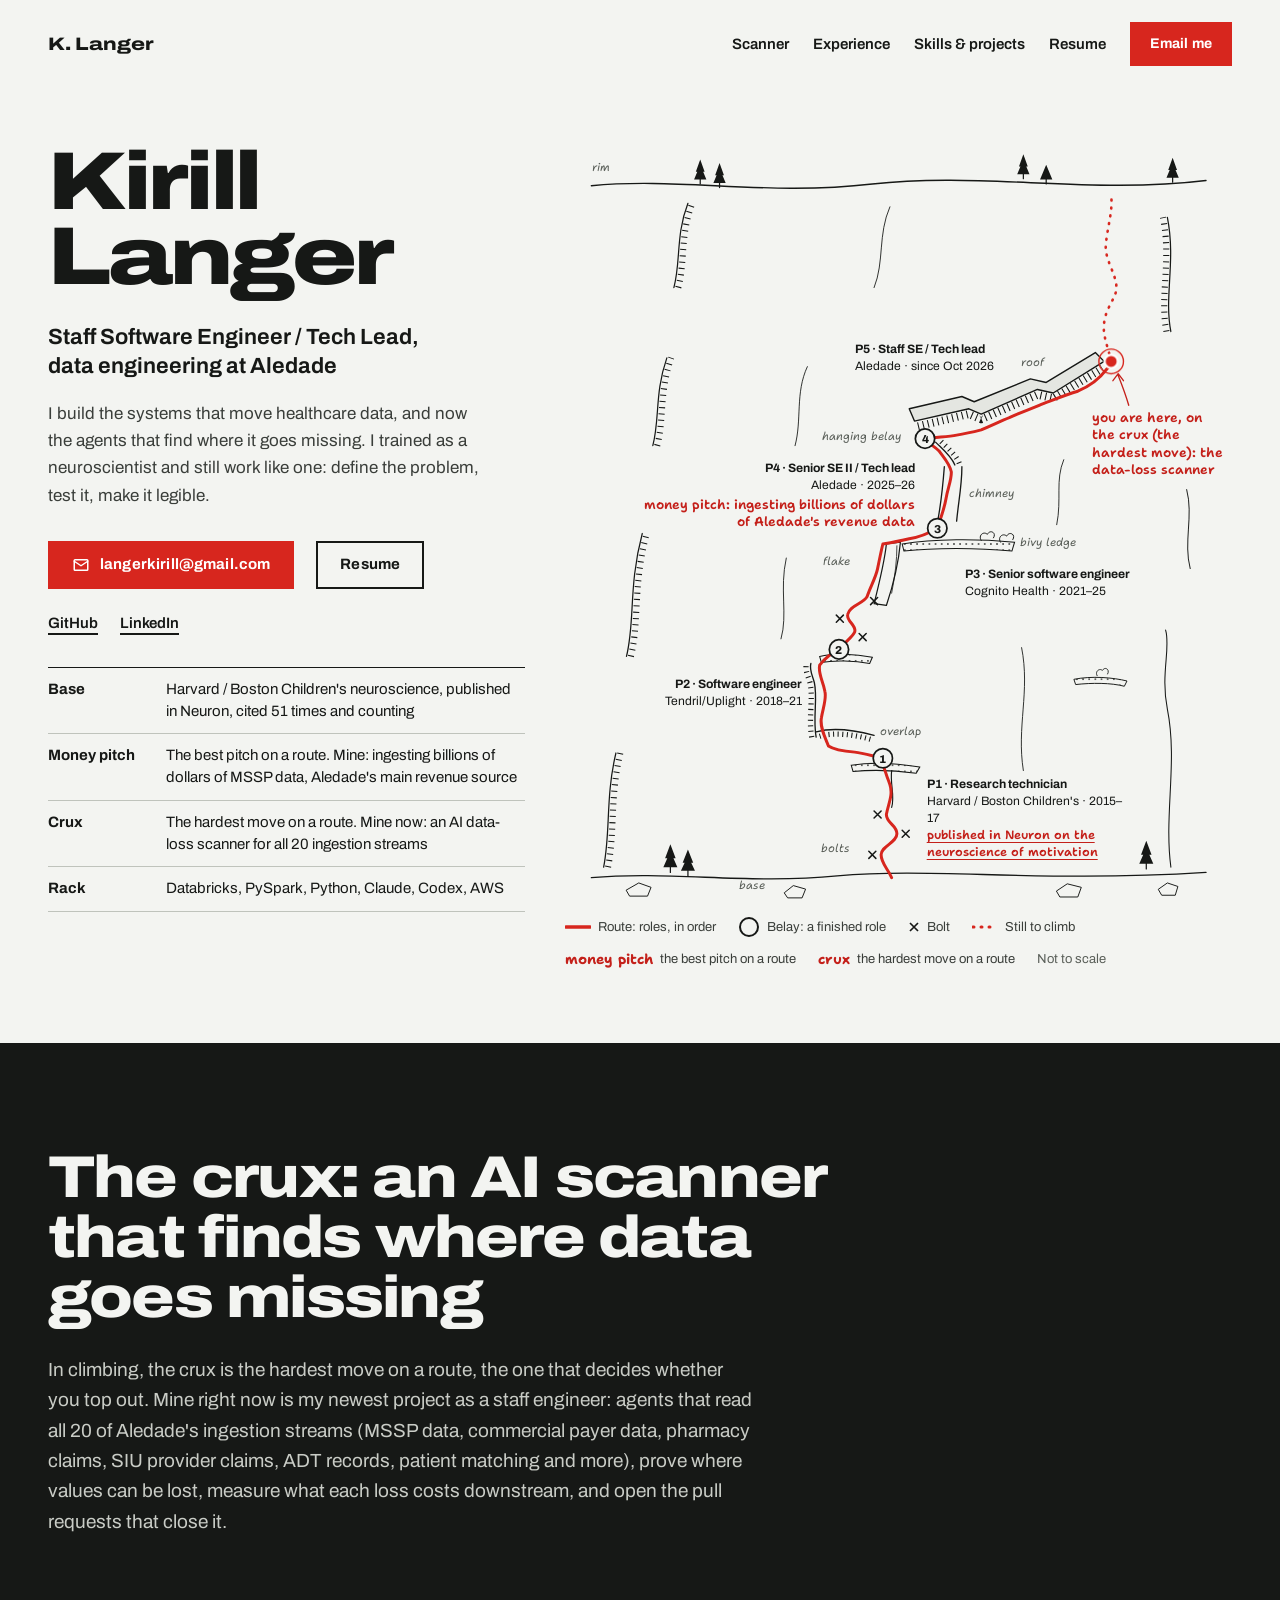
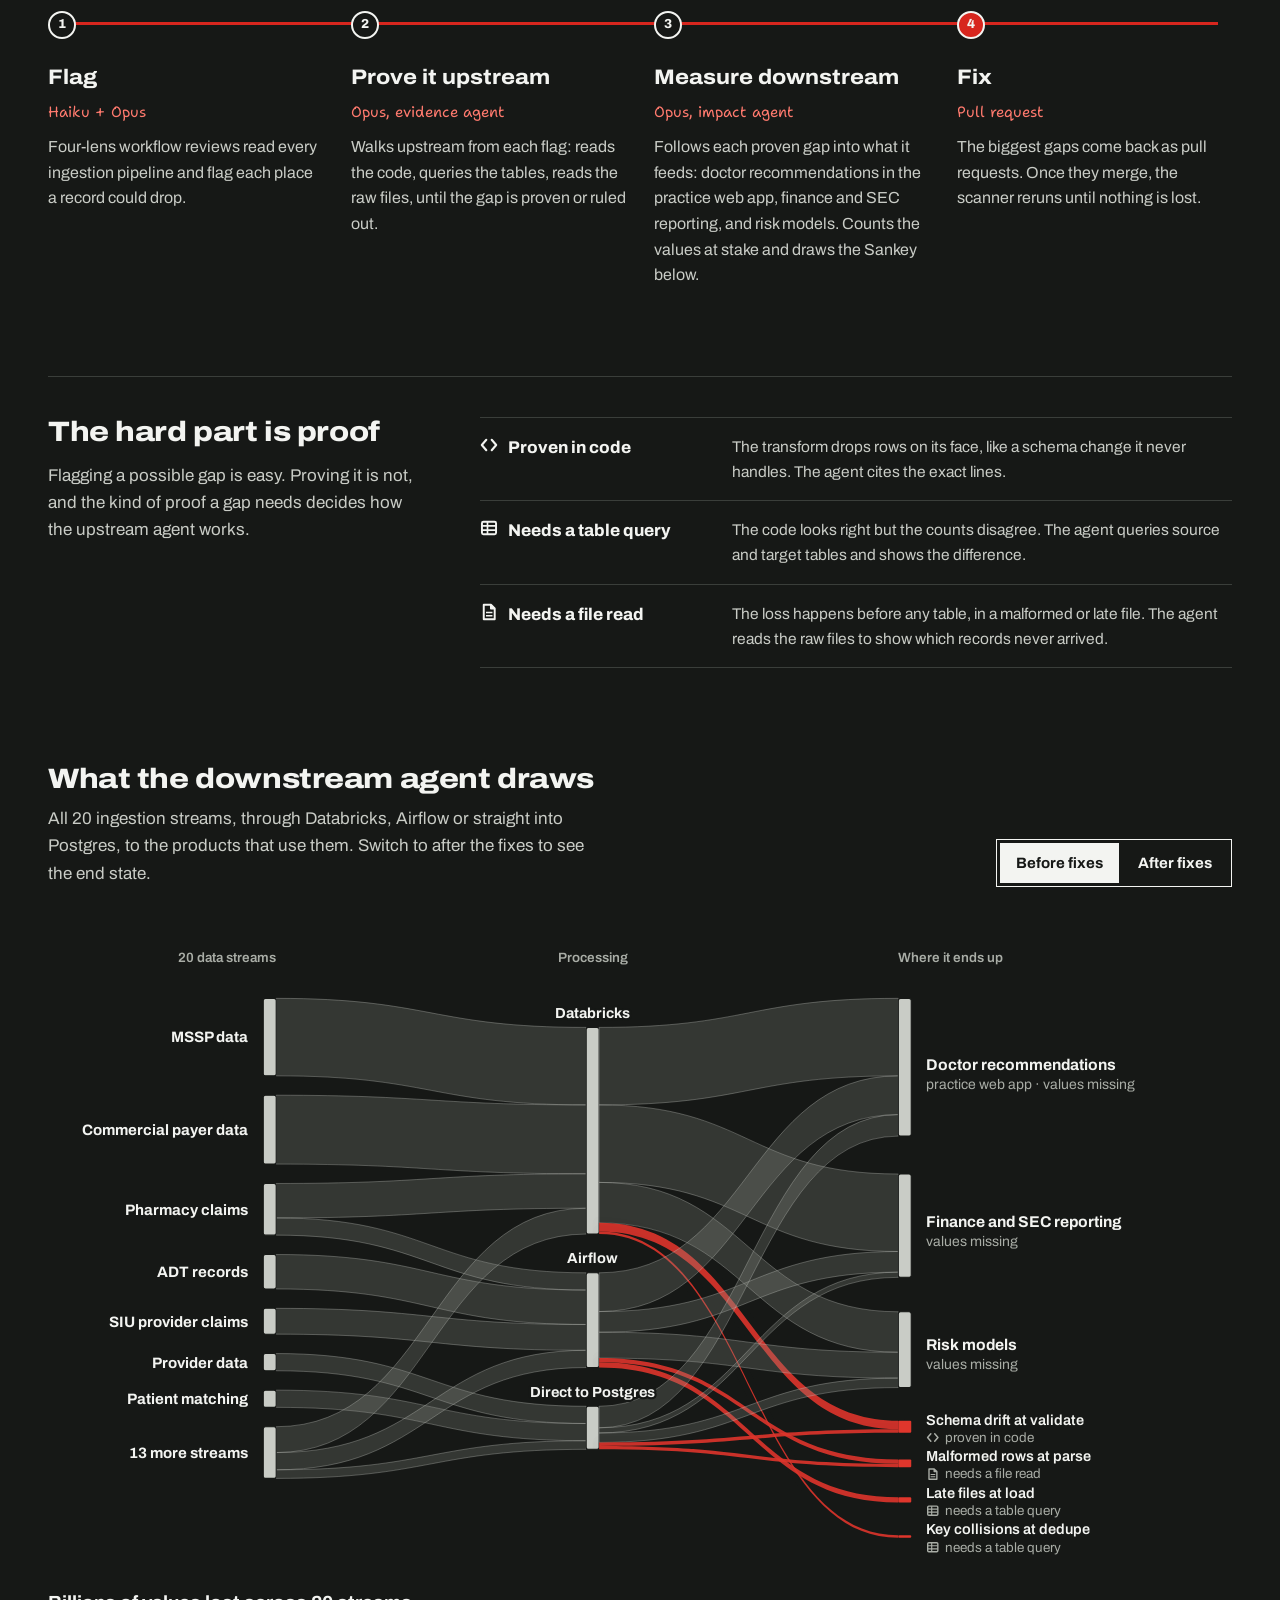
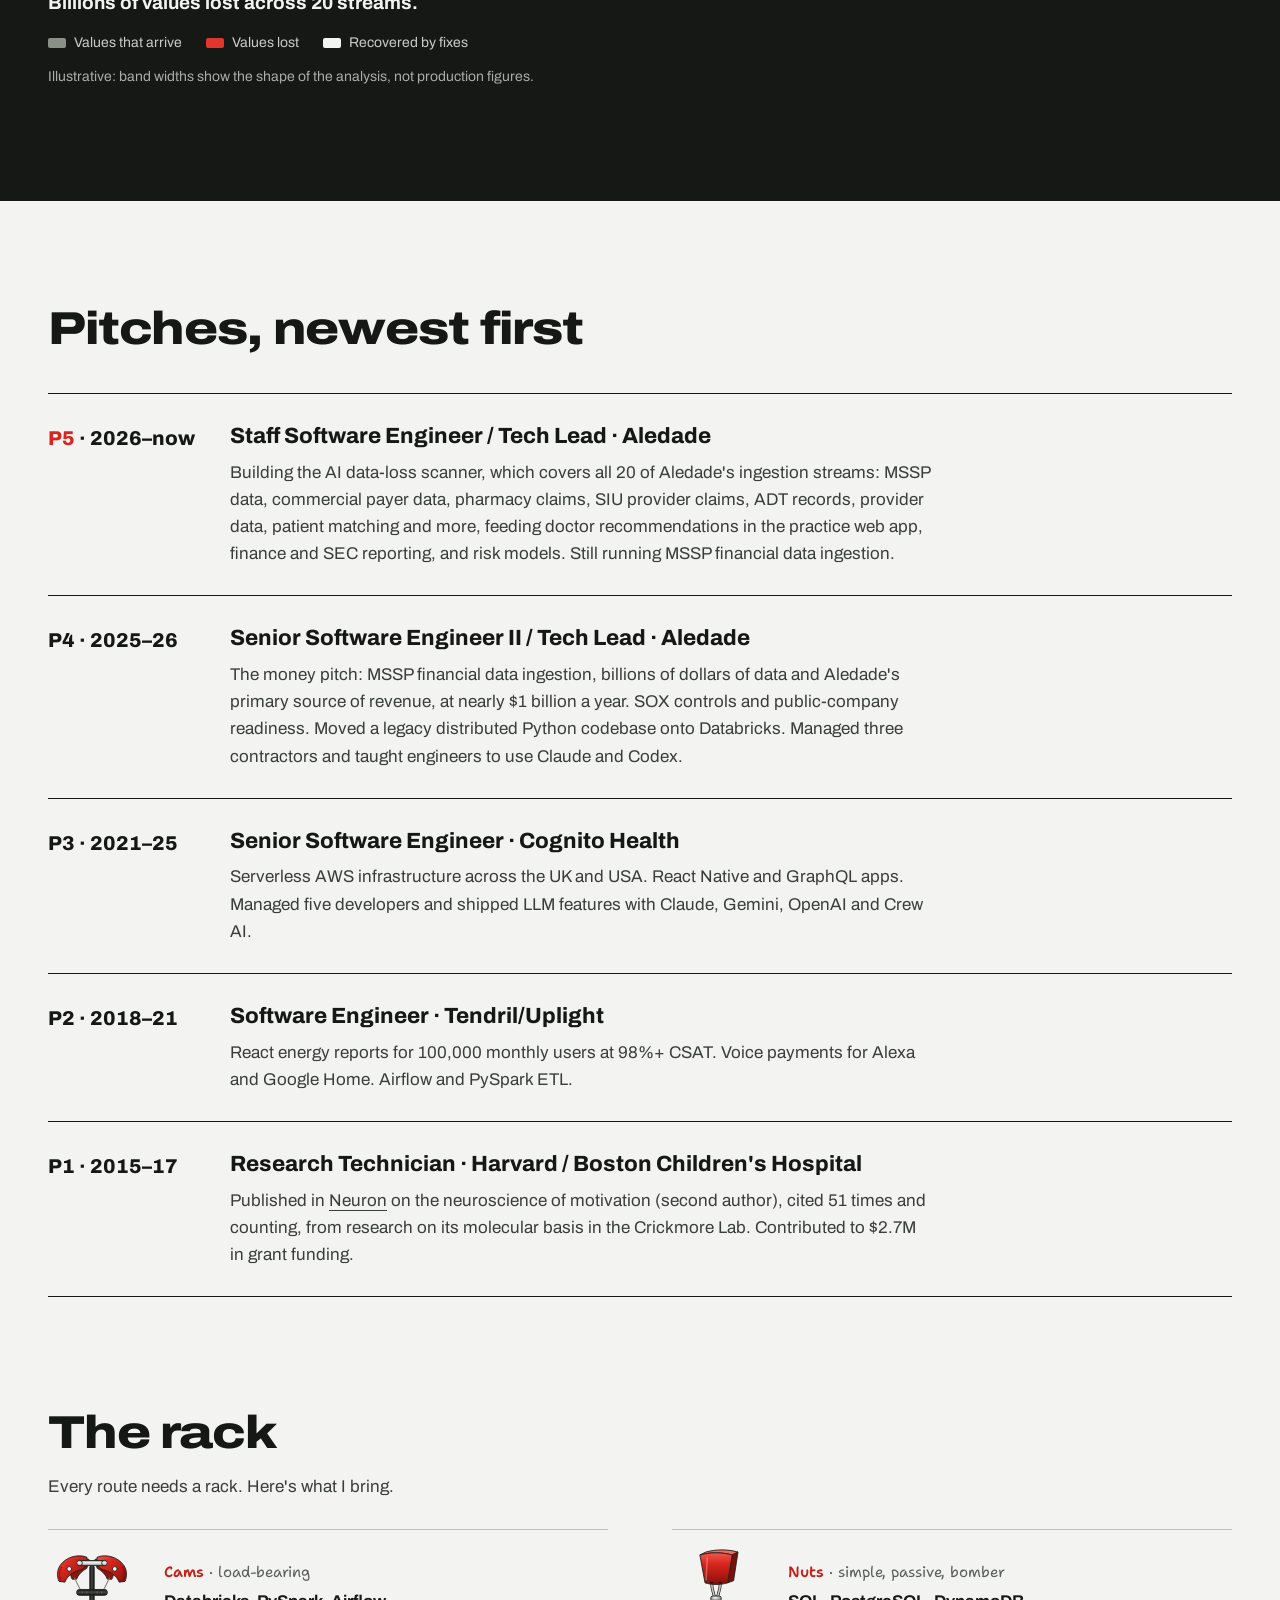
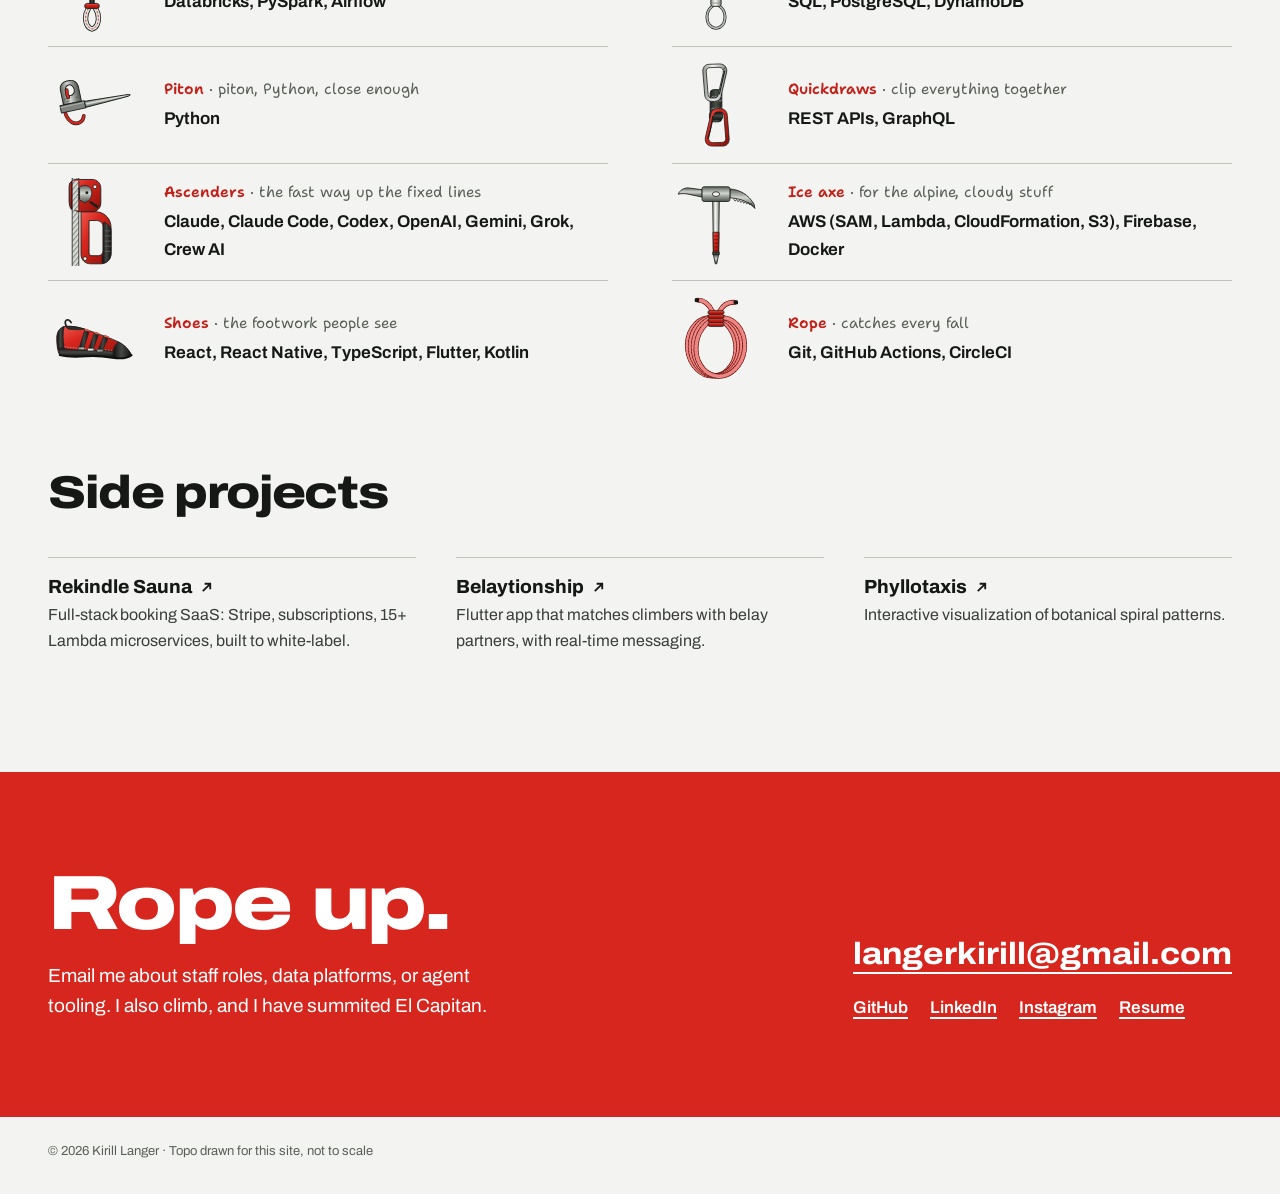
==== commit aa7ca285: "Rebuild resume PDF for the Staff role; Sankey shows processing paths without figures - Resume-2026.p" ====
--- a/index.html
+++ b/index.html
@@ -69,11 +69,11 @@
       </div>
       <dl class="facts">
         <dt>Base</dt>
-        <dd>Neuroscience research at Harvard / Boston Children's, published in Neuron and cited 51 times and counting</dd>
+        <dd>Harvard / Boston Children's neuroscience, published in Neuron, cited 51 times and counting</dd>
         <dt>Money pitch</dt>
-        <dd>The best pitch on a route. Mine: ingesting billions of dollars of MSSP financial data, Aledade's primary source of revenue</dd>
+        <dd>The best pitch on a route. Mine: ingesting billions of dollars of MSSP data, Aledade's main revenue source</dd>
         <dt>Crux</dt>
-        <dd>The hardest move on a route. Mine right now: an AI scanner for data loss across all 20 of Aledade's ingestion streams</dd>
+        <dd>The hardest move on a route. Mine now: an AI data-loss scanner for all 20 ingestion streams</dd>
         <dt>Rack</dt>
         <dd>Databricks, PySpark, Python, Claude, Codex, AWS</dd>
       </dl>
@@ -249,7 +249,7 @@
         <div class="sk-head">
           <div>
             <h3 id="sk-title">What the downstream agent draws</h3>
-            <p>All 20 ingestion streams, from the data that arrives to the products that use it. Switch to after the fixes to see the end state.</p>
+            <p>All 20 ingestion streams, through Databricks, Airflow or straight into Postgres, to the products that use them. Switch to after the fixes to see the end state.</p>
           </div>
           <div class="sk-toggle" role="group" aria-label="Show the streams">
             <label for="sk-r-before">Before fixes</label>
@@ -257,9 +257,9 @@
           </div>
         </div>
         <div class="sk-body">
-          <svg class="sk-svg sk-desk" viewBox="0 0 1100 594" role="img" aria-label="Sankey of 20 ingestion streams: 40 billion values from MSSP data, commercial payer data, pharmacy claims, ADT records, SIU provider claims, provider data, patient matching and 13 more streams flow through the ingestion pipeline into doctor recommendations in the practice web app, finance and SEC reporting, and risk models. Before fixes 3.2 billion values are lost to schema drift, malformed rows, late files and key collisions. After fixes every value arrives. Illustrative numbers."><g font-size="12.5" fill="#A9ADA6" font-weight="600"><text x="212" y="36" text-anchor="end">20 data streams</text><text x="790" y="36">Where it ends up</text></g><path class="sk-link" d="M212 70 C356 70 356 161 500 161 L500 233 C356 233 356 142 212 142 Z" fill="#8A9088" fill-opacity=".26" stroke="#C9CCC6" stroke-opacity=".38" stroke-width=".8" data-tip="9.0B values|MSSP data into the ingestion pipeline" tabindex="0"></path><path class="sk-link" d="M212 168 C356 168 356 233 500 233 L500 297 C356 297 356 232 212 232 Z" fill="#8A9088" fill-opacity=".26" stroke="#C9CCC6" stroke-opacity=".38" stroke-width=".8" data-tip="8.0B values|Commercial payer data into the ingestion pipeline" tabindex="0"></path><path class="sk-link" d="M212 258 C356 258 356 297 500 297 L500 345 C356 345 356 306 212 306 Z" fill="#8A9088" fill-opacity=".26" stroke="#C9CCC6" stroke-opacity=".38" stroke-width=".8" data-tip="6.0B values|Pharmacy claims into the ingestion pipeline" tabindex="0"></path><path class="sk-link" d="M212 332 C356 332 356 345 500 345 L500 377 C356 377 356 364 212 364 Z" fill="#8A9088" fill-opacity=".26" stroke="#C9CCC6" stroke-opacity=".38" stroke-width=".8" data-tip="4.0B values|ADT records into the ingestion pipeline" tabindex="0"></path><path class="sk-link" d="M212 390 C356 390 356 377 500 377 L500 401 C356 401 356 414 212 414 Z" fill="#8A9088" fill-opacity=".26" stroke="#C9CCC6" stroke-opacity=".38" stroke-width=".8" data-tip="3.0B values|SIU provider claims into the ingestion pipeline" tabindex="0"></path><path class="sk-link" d="M212 440 C356 440 356 401 500 401 L500 417 C356 417 356 456 212 456 Z" fill="#8A9088" fill-opacity=".26" stroke="#C9CCC6" stroke-opacity=".38" stroke-width=".8" data-tip="2.0B values|Provider data into the ingestion pipeline" tabindex="0"></path><path class="sk-link" d="M212 482 C356 482 356 417 500 417 L500 433 C356 433 356 498 212 498 Z" fill="#8A9088" fill-opacity=".26" stroke="#C9CCC6" stroke-opacity=".38" stroke-width=".8" data-tip="2.0B values|Patient matching into the ingestion pipeline" tabindex="0"></path><path class="sk-link" d="M212 524 C356 524 356 433 500 433 L500 481 C356 481 356 572 212 572 Z" fill="#8A9088" fill-opacity=".26" stroke="#C9CCC6" stroke-opacity=".38" stroke-width=".8" data-tip="6.0B values|13 more streams into the ingestion pipeline" tabindex="0"></path><rect x="200" y="70" width="12" height="72" fill="#C9CCC6" stroke="#161816" stroke-width="1" rx="2"></rect><rect x="200" y="168" width="12" height="64" fill="#C9CCC6" stroke="#161816" stroke-width="1" rx="2"></rect><rect x="200" y="258" width="12" height="48" fill="#C9CCC6" stroke="#161816" stroke-width="1" rx="2"></rect><rect x="200" y="332" width="12" height="32" fill="#C9CCC6" stroke="#161816" stroke-width="1" rx="2"></rect><rect x="200" y="390" width="12" height="24" fill="#C9CCC6" stroke="#161816" stroke-width="1" rx="2"></rect><rect x="200" y="440" width="12" height="16" fill="#C9CCC6" stroke="#161816" stroke-width="1" rx="2"></rect><rect x="200" y="482" width="12" height="16" fill="#C9CCC6" stroke="#161816" stroke-width="1" rx="2"></rect><rect x="200" y="524" width="12" height="48" fill="#C9CCC6" stroke="#161816" stroke-width="1" rx="2"></rect><rect x="500" y="161" width="12" height="320" fill="#C9CCC6" rx="2"></rect><text x="186" y="103" text-anchor="end" font-size="14.5" font-weight="700" fill="#F3F4F1">MSSP data</text><text x="186" y="121" text-anchor="end" font-size="13" fill="#A9ADA6">9.0B values</text><text x="186" y="197" text-anchor="end" font-size="14.5" font-weight="700" fill="#F3F4F1">Commercial payer data</text><text x="186" y="215" text-anchor="end" font-size="13" fill="#A9ADA6">8.0B values</text><text x="186" y="279" text-anchor="end" font-size="14.5" font-weight="700" fill="#F3F4F1">Pharmacy claims</text><text x="186" y="297" text-anchor="end" font-size="13" fill="#A9ADA6">6.0B values</text><text x="186" y="345" text-anchor="end" font-size="14.5" font-weight="700" fill="#F3F4F1">ADT records</text><text x="186" y="363" text-anchor="end" font-size="13" fill="#A9ADA6">4.0B values</text><text x="186" y="399" text-anchor="end" font-size="14.5" font-weight="700" fill="#F3F4F1">SIU provider claims</text><text x="186" y="417" text-anchor="end" font-size="13" fill="#A9ADA6">3.0B values</text><text x="186" y="445" text-anchor="end" font-size="14.5" font-weight="700" fill="#F3F4F1">Provider data</text><text x="186" y="463" text-anchor="end" font-size="13" fill="#A9ADA6">2.0B values</text><text x="186" y="487" text-anchor="end" font-size="14.5" font-weight="700" fill="#F3F4F1">Patient matching</text><text x="186" y="505" text-anchor="end" font-size="13" fill="#A9ADA6">2.0B values</text><text x="186" y="545" text-anchor="end" font-size="14.5" font-weight="700" fill="#F3F4F1">13 more streams</text><text x="186" y="563" text-anchor="end" font-size="13" fill="#A9ADA6">6.0B values</text><text x="506" y="131" text-anchor="middle" font-size="14.5" font-weight="700" fill="#F3F4F1">Ingestion pipeline</text><text x="506" y="149" text-anchor="middle" font-size="13" fill="#A9ADA6">Databricks · 40.0B values</text><g class="sk-state sk-before"><path class="sk-link" d="M512 161 C651 161 651 70 790 70 L790 198 C651 198 651 289 512 289 Z" fill="#8A9088" fill-opacity=".26" stroke="#C9CCC6" stroke-opacity=".38" stroke-width=".8" data-tip="16.0B values|Arrived in the practice web app" tabindex="0"></path><path class="sk-link" d="M512 289 C651 289 651 212 790 212 L790 308 C651 308 651 385 512 385 Z" fill="#8A9088" fill-opacity=".26" stroke="#C9CCC6" stroke-opacity=".38" stroke-width=".8" data-tip="12.0B values|Arrived in finance and SEC reporting" tabindex="0"></path><path class="sk-link" d="M512 385 C651 385 651 322 790 322 L790 392.4 C651 392.4 651 455.4 512 455.4 Z" fill="#8A9088" fill-opacity=".26" stroke="#C9CCC6" stroke-opacity=".38" stroke-width=".8" data-tip="8.8B values|Arrived in the risk models" tabindex="0"></path><path class="sk-link sk-loss" d="M512 455.4 C651 455.4 651 442.4 790 442.4 L790 453.6 C651 453.6 651 466.6 512 466.6 Z" fill="#E0362C" fill-opacity=".9" data-tip="1.4B values lost|Schema drift at validate, proven in code" tabindex="0"></path><path class="sk-link sk-loss" d="M512 466.6 C651 466.6 651 478.4 790 478.4 L790 485.6 C651 485.6 651 473.8 512 473.8 Z" fill="#E0362C" fill-opacity=".9" data-tip="0.9B values lost|Malformed rows at parse, needs a file read" tabindex="0"></path><path class="sk-link sk-loss" d="M512 473.8 C651 473.8 651 513.6 790 513.6 L790 518.4 C651 518.4 651 478.6 512 478.6 Z" fill="#E0362C" fill-opacity=".9" data-tip="0.6B values lost|Late files at load, needs a table query" tabindex="0"></path><path class="sk-link sk-loss" d="M512 478.6 C651 478.6 651 548.8 790 548.8 L790 551.2 C651 551.2 651 481 512 481 Z" fill="#E0362C" fill-opacity=".9" data-tip="0.3B values lost|Key collisions at dedupe, needs a table query" tabindex="0"></path><rect x="790" y="70" width="12" height="128" fill="#C9CCC6" rx="2"></rect><rect x="790" y="212" width="12" height="96" fill="#C9CCC6" rx="2"></rect><rect x="790" y="322" width="12" height="70.4" fill="#C9CCC6" rx="2"></rect><rect x="790" y="442.4" width="12" height="11.2" fill="#E0362C" rx="1"></rect><rect x="790" y="478.4" width="12" height="7.2" fill="#E0362C" rx="1"></rect><rect x="790" y="513.6" width="12" height="4.8" fill="#E0362C" rx="1"></rect><rect x="790" y="548.8" width="12" height="2.4" fill="#E0362C" rx="1"></rect><text x="816" y="131" font-size="14.5" font-weight="700" fill="#F3F4F1">Doctor recommendations</text><text x="816" y="149" font-size="13" fill="#A9ADA6">16.0B values arrived</text><text x="816" y="257" font-size="14.5" font-weight="700" fill="#F3F4F1">Finance and SEC reporting</text><text x="816" y="275" font-size="13" fill="#A9ADA6">12.0B values arrived</text><text x="816" y="354.2" font-size="14.5" font-weight="700" fill="#F3F4F1">Risk models</text><text x="816" y="372.2" font-size="13" fill="#A9ADA6">8.8B values arrived</text><text x="816" y="446" font-size="13.5" font-weight="600" fill="#F3F4F1">Schema drift at validate <tspan font-weight="400" fill="#A9ADA6">· 1.4B lost</tspan></text><use href="#sk-ic-code" x="816" y="452" width="12" height="12"></use><text x="833" y="462" font-size="12.5" fill="#A9ADA6">proven in code</text><text x="816" y="480" font-size="13.5" font-weight="600" fill="#F3F4F1">Malformed rows at parse <tspan font-weight="400" fill="#A9ADA6">· 0.9B lost</tspan></text><use href="#sk-ic-file" x="816" y="486" width="12" height="12"></use><text x="833" y="496" font-size="12.5" fill="#A9ADA6">needs a file read</text><text x="816" y="514" font-size="13.5" font-weight="600" fill="#F3F4F1">Late files at load <tspan font-weight="400" fill="#A9ADA6">· 0.6B lost</tspan></text><use href="#sk-ic-query" x="816" y="520" width="12" height="12"></use><text x="833" y="530" font-size="12.5" fill="#A9ADA6">needs a table query</text><text x="816" y="548" font-size="13.5" font-weight="600" fill="#F3F4F1">Key collisions at dedupe <tspan font-weight="400" fill="#A9ADA6">· 0.3B lost</tspan></text><use href="#sk-ic-query" x="816" y="554" width="12" height="12"></use><text x="833" y="564" font-size="12.5" fill="#A9ADA6">needs a table query</text></g><g class="sk-state sk-after"><path class="sk-link" d="M512 161 C651 161 651 70 790 70 L790 198 C651 198 651 289 512 289 Z" fill="#8A9088" fill-opacity=".26" stroke="#C9CCC6" stroke-opacity=".38" stroke-width=".8" data-tip="16.0B values|Arrived in the practice web app" tabindex="0"></path><path class="sk-link sk-rec" d="M512 289 C651 289 651 198 790 198 L790 209.2 C651 209.2 651 300.2 512 300.2 Z" fill="#F3F4F1" fill-opacity=".9" data-tip="1.4B values recovered|Fixed gaps now land in the practice web app" tabindex="0"></path><path class="sk-link" d="M512 300.2 C651 300.2 651 223.2 790 223.2 L790 319.2 C651 319.2 651 396.2 512 396.2 Z" fill="#8A9088" fill-opacity=".26" stroke="#C9CCC6" stroke-opacity=".38" stroke-width=".8" data-tip="12.0B values|Arrived in finance and SEC reporting" tabindex="0"></path><path class="sk-link sk-rec" d="M512 396.2 C651 396.2 651 319.2 790 319.2 L790 327.2 C651 327.2 651 404.2 512 404.2 Z" fill="#F3F4F1" fill-opacity=".9" data-tip="1.0B values recovered|Fixed gaps now land in finance and SEC reporting" tabindex="0"></path><path class="sk-link" d="M512 404.2 C651 404.2 651 341.2 790 341.2 L790 411.6 C651 411.6 651 474.6 512 474.6 Z" fill="#8A9088" fill-opacity=".26" stroke="#C9CCC6" stroke-opacity=".38" stroke-width=".8" data-tip="8.8B values|Arrived in the risk models" tabindex="0"></path><path class="sk-link sk-rec" d="M512 474.6 C651 474.6 651 411.6 790 411.6 L790 418 C651 418 651 481 512 481 Z" fill="#F3F4F1" fill-opacity=".9" data-tip="0.8B values recovered|Fixed gaps now land in the risk models" tabindex="0"></path><rect x="790" y="70" width="12" height="128" fill="#C9CCC6" rx="2"></rect><rect x="790" y="198" width="12" height="11.2" fill="#F3F4F1" rx="1"></rect><rect x="790" y="223.2" width="12" height="96" fill="#C9CCC6" rx="2"></rect><rect x="790" y="319.2" width="12" height="8" fill="#F3F4F1" rx="1"></rect><rect x="790" y="341.2" width="12" height="70.4" fill="#C9CCC6" rx="2"></rect><rect x="790" y="411.6" width="12" height="6.4" fill="#F3F4F1" rx="1"></rect><rect x="790" y="447" width="12" height="2" fill="#A9ADA6" rx="1"></rect><rect x="790" y="481" width="12" height="2" fill="#A9ADA6" rx="1"></rect><rect x="790" y="515" width="12" height="2" fill="#A9ADA6" rx="1"></rect><rect x="790" y="549" width="12" height="2" fill="#A9ADA6" rx="1"></rect><text x="816" y="136.6" font-size="14.5" font-weight="700" fill="#F3F4F1">Doctor recommendations</text><text x="816" y="154.6" font-size="13" fill="#A9ADA6">17.4B arrived, incl. 1.4B recovered</text><text x="816" y="272.2" font-size="14.5" font-weight="700" fill="#F3F4F1">Finance and SEC reporting</text><text x="816" y="290.2" font-size="13" fill="#A9ADA6">13.0B arrived, incl. 1.0B recovered</text><text x="816" y="376.6" font-size="14.5" font-weight="700" fill="#F3F4F1">Risk models</text><text x="816" y="394.6" font-size="13" fill="#A9ADA6">9.6B arrived, incl. 0.8B recovered</text><text x="816" y="446" font-size="13.5" font-weight="600" fill="#F3F4F1">Schema drift at validate <tspan font-weight="400" fill="#A9ADA6">· 0 lost · fixed</tspan></text><use href="#sk-ic-code" x="816" y="452" width="12" height="12"></use><text x="833" y="462" font-size="12.5" fill="#A9ADA6">proven in code</text><text x="816" y="480" font-size="13.5" font-weight="600" fill="#F3F4F1">Malformed rows at parse <tspan font-weight="400" fill="#A9ADA6">· 0 lost · fixed</tspan></text><use href="#sk-ic-file" x="816" y="486" width="12" height="12"></use><text x="833" y="496" font-size="12.5" fill="#A9ADA6">needs a file read</text><text x="816" y="514" font-size="13.5" font-weight="600" fill="#F3F4F1">Late files at load <tspan font-weight="400" fill="#A9ADA6">· 0 lost · fixed</tspan></text><use href="#sk-ic-query" x="816" y="520" width="12" height="12"></use><text x="833" y="530" font-size="12.5" fill="#A9ADA6">needs a table query</text><text x="816" y="548" font-size="13.5" font-weight="600" fill="#F3F4F1">Key collisions at dedupe <tspan font-weight="400" fill="#A9ADA6">· 0 lost · fixed</tspan></text><use href="#sk-ic-query" x="816" y="554" width="12" height="12"></use><text x="833" y="564" font-size="12.5" fill="#A9ADA6">needs a table query</text></g></svg>
-          <svg class="sk-svg sk-mob" viewBox="0 0 360 442" role="img" aria-label="Sankey of 20 ingestion streams: 40 billion values from MSSP data, commercial payer data, pharmacy claims, ADT records, SIU provider claims, provider data, patient matching and 13 more streams flow through the ingestion pipeline into doctor recommendations in the practice web app, finance and SEC reporting, and risk models. Before fixes 3.2 billion values are lost to schema drift, malformed rows, late files and key collisions. After fixes every value arrives. Illustrative numbers."><path class="sk-link" d="M46 44 C109 44 109 100 172 100 L172 158.5 C109 158.5 109 102.5 46 102.5 Z" fill="#8A9088" fill-opacity=".26" stroke="#C9CCC6" stroke-opacity=".38" stroke-width=".8" data-tip="9.0B values|MSSP data into the ingestion pipeline" tabindex="0"></path><path class="sk-link" d="M46 118.5 C109 118.5 109 158.5 172 158.5 L172 210.5 C109 210.5 109 170.5 46 170.5 Z" fill="#8A9088" fill-opacity=".26" stroke="#C9CCC6" stroke-opacity=".38" stroke-width=".8" data-tip="8.0B values|Commercial payer data into the ingestion pipeline" tabindex="0"></path><path class="sk-link" d="M46 186.5 C109 186.5 109 210.5 172 210.5 L172 249.5 C109 249.5 109 225.5 46 225.5 Z" fill="#8A9088" fill-opacity=".26" stroke="#C9CCC6" stroke-opacity=".38" stroke-width=".8" data-tip="6.0B values|Pharmacy claims into the ingestion pipeline" tabindex="0"></path><path class="sk-link" d="M46 241.5 C109 241.5 109 249.5 172 249.5 L172 275.5 C109 275.5 109 267.5 46 267.5 Z" fill="#8A9088" fill-opacity=".26" stroke="#C9CCC6" stroke-opacity=".38" stroke-width=".8" data-tip="4.0B values|ADT records into the ingestion pipeline" tabindex="0"></path><path class="sk-link" d="M46 283.5 C109 283.5 109 275.5 172 275.5 L172 295 C109 295 109 303 46 303 Z" fill="#8A9088" fill-opacity=".26" stroke="#C9CCC6" stroke-opacity=".38" stroke-width=".8" data-tip="3.0B values|SIU provider claims into the ingestion pipeline" tabindex="0"></path><path class="sk-link" d="M46 319 C109 319 109 295 172 295 L172 308 C109 308 109 332 46 332 Z" fill="#8A9088" fill-opacity=".26" stroke="#C9CCC6" stroke-opacity=".38" stroke-width=".8" data-tip="2.0B values|Provider data into the ingestion pipeline" tabindex="0"></path><path class="sk-link" d="M46 348 C109 348 109 308 172 308 L172 321 C109 321 109 361 46 361 Z" fill="#8A9088" fill-opacity=".26" stroke="#C9CCC6" stroke-opacity=".38" stroke-width=".8" data-tip="2.0B values|Patient matching into the ingestion pipeline" tabindex="0"></path><path class="sk-link" d="M46 377 C109 377 109 321 172 321 L172 360 C109 360 109 416 46 416 Z" fill="#8A9088" fill-opacity=".26" stroke="#C9CCC6" stroke-opacity=".38" stroke-width=".8" data-tip="6.0B values|13 more streams into the ingestion pipeline" tabindex="0"></path><rect x="36" y="44" width="10" height="58.5" fill="#C9CCC6" stroke="#161816" stroke-width="1" rx="2"></rect><rect x="36" y="118.5" width="10" height="52" fill="#C9CCC6" stroke="#161816" stroke-width="1" rx="2"></rect><rect x="36" y="186.5" width="10" height="39" fill="#C9CCC6" stroke="#161816" stroke-width="1" rx="2"></rect><rect x="36" y="241.5" width="10" height="26" fill="#C9CCC6" stroke="#161816" stroke-width="1" rx="2"></rect><rect x="36" y="283.5" width="10" height="19.5" fill="#C9CCC6" stroke="#161816" stroke-width="1" rx="2"></rect><rect x="36" y="319" width="10" height="13" fill="#C9CCC6" stroke="#161816" stroke-width="1" rx="2"></rect><rect x="36" y="348" width="10" height="13" fill="#C9CCC6" stroke="#161816" stroke-width="1" rx="2"></rect><rect x="36" y="377" width="10" height="39" fill="#C9CCC6" stroke="#161816" stroke-width="1" rx="2"></rect><rect x="172" y="100" width="10" height="260" fill="#C9CCC6" rx="2"></rect><g><circle cx="20" cy="73.25" r="9" fill="#161816" stroke="#F3F4F1" stroke-width="1.6"></circle><text x="20" y="77.25" text-anchor="middle" font-size="11" font-weight="800" fill="#F3F4F1">1</text></g><g><circle cx="20" cy="144.5" r="9" fill="#161816" stroke="#F3F4F1" stroke-width="1.6"></circle><text x="20" y="148.5" text-anchor="middle" font-size="11" font-weight="800" fill="#F3F4F1">2</text></g><g><circle cx="20" cy="206" r="9" fill="#161816" stroke="#F3F4F1" stroke-width="1.6"></circle><text x="20" y="210" text-anchor="middle" font-size="11" font-weight="800" fill="#F3F4F1">3</text></g><g><circle cx="20" cy="254.5" r="9" fill="#161816" stroke="#F3F4F1" stroke-width="1.6"></circle><text x="20" y="258.5" text-anchor="middle" font-size="11" font-weight="800" fill="#F3F4F1">4</text></g><g><circle cx="20" cy="293.25" r="9" fill="#161816" stroke="#F3F4F1" stroke-width="1.6"></circle><text x="20" y="297.25" text-anchor="middle" font-size="11" font-weight="800" fill="#F3F4F1">5</text></g><g><circle cx="20" cy="325.5" r="9" fill="#161816" stroke="#F3F4F1" stroke-width="1.6"></circle><text x="20" y="329.5" text-anchor="middle" font-size="11" font-weight="800" fill="#F3F4F1">6</text></g><g><circle cx="20" cy="354.5" r="9" fill="#161816" stroke="#F3F4F1" stroke-width="1.6"></circle><text x="20" y="358.5" text-anchor="middle" font-size="11" font-weight="800" fill="#F3F4F1">7</text></g><g><circle cx="20" cy="396.5" r="9" fill="#161816" stroke="#F3F4F1" stroke-width="1.6"></circle><text x="20" y="400.5" text-anchor="middle" font-size="11" font-weight="800" fill="#F3F4F1">8</text></g><text x="177" y="90" text-anchor="middle" font-size="12" font-weight="700" fill="#F3F4F1">Ingestion</text><g class="sk-state sk-before"><path class="sk-link" d="M182 100 C241 100 241 44 300 44 L300 148 C241 148 241 204 182 204 Z" fill="#8A9088" fill-opacity=".26" stroke="#C9CCC6" stroke-opacity=".38" stroke-width=".8" data-tip="16.0B values|Arrived in the practice web app" tabindex="0"></path><path class="sk-link" d="M182 204 C241 204 241 160 300 160 L300 238 C241 238 241 282 182 282 Z" fill="#8A9088" fill-opacity=".26" stroke="#C9CCC6" stroke-opacity=".38" stroke-width=".8" data-tip="12.0B values|Arrived in finance and SEC reporting" tabindex="0"></path><path class="sk-link" d="M182 282 C241 282 241 250 300 250 L300 307.2 C241 307.2 241 339.2 182 339.2 Z" fill="#8A9088" fill-opacity=".26" stroke="#C9CCC6" stroke-opacity=".38" stroke-width=".8" data-tip="8.8B values|Arrived in the risk models" tabindex="0"></path><path class="sk-link sk-loss" d="M182 339.2 C241 339.2 241 345.45 300 345.45 L300 354.55 C241 354.55 241 348.3 182 348.3 Z" fill="#E0362C" fill-opacity=".9" data-tip="1.4B values lost|Schema drift at validate, proven in code" tabindex="0"></path><path class="sk-link sk-loss" d="M182 348.3 C241 348.3 241 371.07 300 371.07 L300 376.93 C241 376.93 241 354.15 182 354.15 Z" fill="#E0362C" fill-opacity=".9" data-tip="0.9B values lost|Malformed rows at parse, needs a file read" tabindex="0"></path><path class="sk-link sk-loss" d="M182 354.15 C241 354.15 241 396.05 300 396.05 L300 399.95 C241 399.95 241 358.05 182 358.05 Z" fill="#E0362C" fill-opacity=".9" data-tip="0.6B values lost|Late files at load, needs a table query" tabindex="0"></path><path class="sk-link sk-loss" d="M182 358.05 C241 358.05 241 421.02 300 421.02 L300 422.98 C241 422.98 241 360 182 360 Z" fill="#E0362C" fill-opacity=".9" data-tip="0.3B values lost|Key collisions at dedupe, needs a table query" tabindex="0"></path><rect x="300" y="44" width="10" height="104" fill="#C9CCC6" rx="2"></rect><rect x="300" y="160" width="10" height="78" fill="#C9CCC6" rx="2"></rect><rect x="300" y="250" width="10" height="57.2" fill="#C9CCC6" rx="2"></rect><rect x="300" y="345.45" width="10" height="9.1" fill="#E0362C" rx="1"></rect><rect x="300" y="371.07" width="10" height="5.85" fill="#E0362C" rx="1"></rect><rect x="300" y="396.05" width="10" height="3.9" fill="#E0362C" rx="1"></rect><rect x="300" y="421.02" width="10" height="2" fill="#E0362C" rx="1"></rect><g><circle cx="326" cy="96" r="9" fill="#161816" stroke="#F3F4F1" stroke-width="1.6"></circle><text x="326" y="100" text-anchor="middle" font-size="11" font-weight="800" fill="#F3F4F1">9</text></g><g><circle cx="326" cy="199" r="9" fill="#161816" stroke="#F3F4F1" stroke-width="1.6"></circle><text x="326" y="203" text-anchor="middle" font-size="11" font-weight="800" fill="#F3F4F1">10</text></g><g><circle cx="326" cy="278.6" r="9" fill="#161816" stroke="#F3F4F1" stroke-width="1.6"></circle><text x="326" y="282.6" text-anchor="middle" font-size="11" font-weight="800" fill="#F3F4F1">11</text></g><g><circle cx="326" cy="350" r="9" fill="#161816" stroke="#E0362C" stroke-width="1.6"></circle><text x="326" y="354" text-anchor="middle" font-size="11" font-weight="800" fill="#F3F4F1">12</text></g><g><circle cx="326" cy="374" r="9" fill="#161816" stroke="#E0362C" stroke-width="1.6"></circle><text x="326" y="378" text-anchor="middle" font-size="11" font-weight="800" fill="#F3F4F1">13</text></g><g><circle cx="326" cy="398" r="9" fill="#161816" stroke="#E0362C" stroke-width="1.6"></circle><text x="326" y="402" text-anchor="middle" font-size="11" font-weight="800" fill="#F3F4F1">14</text></g><g><circle cx="326" cy="422" r="9" fill="#161816" stroke="#E0362C" stroke-width="1.6"></circle><text x="326" y="426" text-anchor="middle" font-size="11" font-weight="800" fill="#F3F4F1">15</text></g></g><g class="sk-state sk-after"><path class="sk-link" d="M182 100 C241 100 241 44 300 44 L300 148 C241 148 241 204 182 204 Z" fill="#8A9088" fill-opacity=".26" stroke="#C9CCC6" stroke-opacity=".38" stroke-width=".8" data-tip="16.0B values|Arrived in the practice web app" tabindex="0"></path><path class="sk-link sk-rec" d="M182 204 C241 204 241 148 300 148 L300 157.1 C241 157.1 241 213.1 182 213.1 Z" fill="#F3F4F1" fill-opacity=".9" data-tip="1.4B values recovered|Fixed gaps now land in the practice web app" tabindex="0"></path><path class="sk-link" d="M182 213.1 C241 213.1 241 169.1 300 169.1 L300 247.1 C241 247.1 241 291.1 182 291.1 Z" fill="#8A9088" fill-opacity=".26" stroke="#C9CCC6" stroke-opacity=".38" stroke-width=".8" data-tip="12.0B values|Arrived in finance and SEC reporting" tabindex="0"></path><path class="sk-link sk-rec" d="M182 291.1 C241 291.1 241 247.1 300 247.1 L300 253.6 C241 253.6 241 297.6 182 297.6 Z" fill="#F3F4F1" fill-opacity=".9" data-tip="1.0B values recovered|Fixed gaps now land in finance and SEC reporting" tabindex="0"></path><path class="sk-link" d="M182 297.6 C241 297.6 241 265.6 300 265.6 L300 322.8 C241 322.8 241 354.8 182 354.8 Z" fill="#8A9088" fill-opacity=".26" stroke="#C9CCC6" stroke-opacity=".38" stroke-width=".8" data-tip="8.8B values|Arrived in the risk models" tabindex="0"></path><path class="sk-link sk-rec" d="M182 354.8 C241 354.8 241 322.8 300 322.8 L300 328 C241 328 241 360 182 360 Z" fill="#F3F4F1" fill-opacity=".9" data-tip="0.8B values recovered|Fixed gaps now land in the risk models" tabindex="0"></path><rect x="300" y="44" width="10" height="104" fill="#C9CCC6" rx="2"></rect><rect x="300" y="148" width="10" height="9.1" fill="#F3F4F1" rx="1"></rect><rect x="300" y="169.1" width="10" height="78" fill="#C9CCC6" rx="2"></rect><rect x="300" y="247.1" width="10" height="6.5" fill="#F3F4F1" rx="1"></rect><rect x="300" y="265.6" width="10" height="57.2" fill="#C9CCC6" rx="2"></rect><rect x="300" y="322.8" width="10" height="5.2" fill="#F3F4F1" rx="1"></rect><rect x="300" y="349" width="10" height="2" fill="#A9ADA6" rx="1"></rect><rect x="300" y="373" width="10" height="2" fill="#A9ADA6" rx="1"></rect><rect x="300" y="397" width="10" height="2" fill="#A9ADA6" rx="1"></rect><rect x="300" y="421" width="10" height="2" fill="#A9ADA6" rx="1"></rect><g><circle cx="326" cy="100.55" r="9" fill="#161816" stroke="#F3F4F1" stroke-width="1.6"></circle><text x="326" y="104.55" text-anchor="middle" font-size="11" font-weight="800" fill="#F3F4F1">9</text></g><g><circle cx="326" cy="211.35" r="9" fill="#161816" stroke="#F3F4F1" stroke-width="1.6"></circle><text x="326" y="215.35" text-anchor="middle" font-size="11" font-weight="800" fill="#F3F4F1">10</text></g><g><circle cx="326" cy="296.8" r="9" fill="#161816" stroke="#F3F4F1" stroke-width="1.6"></circle><text x="326" y="300.8" text-anchor="middle" font-size="11" font-weight="800" fill="#F3F4F1">11</text></g><g><circle cx="326" cy="350" r="9" fill="#161816" stroke="#F3F4F1" stroke-width="1.6"></circle><text x="326" y="354" text-anchor="middle" font-size="11" font-weight="800" fill="#F3F4F1">12</text></g><g><circle cx="326" cy="374" r="9" fill="#161816" stroke="#F3F4F1" stroke-width="1.6"></circle><text x="326" y="378" text-anchor="middle" font-size="11" font-weight="800" fill="#F3F4F1">13</text></g><g><circle cx="326" cy="398" r="9" fill="#161816" stroke="#F3F4F1" stroke-width="1.6"></circle><text x="326" y="402" text-anchor="middle" font-size="11" font-weight="800" fill="#F3F4F1">14</text></g><g><circle cx="326" cy="422" r="9" fill="#161816" stroke="#F3F4F1" stroke-width="1.6"></circle><text x="326" y="426" text-anchor="middle" font-size="11" font-weight="800" fill="#F3F4F1">15</text></g></g></svg>
-          <ol class="sk-key"><li><b>MSSP data</b> · 9.0B values</li><li><b>Commercial payer data</b> · 8.0B values</li><li><b>Pharmacy claims</b> · 6.0B values</li><li><b>ADT records</b> · 4.0B values</li><li><b>SIU provider claims</b> · 3.0B values</li><li><b>Provider data</b> · 2.0B values</li><li><b>Patient matching</b> · 2.0B values</li><li><b>13 more streams</b> · 6.0B values</li><li><b>Doctor recommendations</b> · <span class="sk-before">16.0B arrived</span><span class="sk-after">17.4B arrived, incl. 1.4B recovered</span></li><li><b>Finance and SEC reporting</b> · <span class="sk-before">12.0B arrived</span><span class="sk-after">13.0B arrived, incl. 1.0B recovered</span></li><li><b>Risk models</b> · <span class="sk-before">8.8B arrived</span><span class="sk-after">9.6B arrived, incl. 0.8B recovered</span></li><li class="sk-key-loss"><b>Schema drift at validate</b> · <span class="sk-before">1.4B lost</span><span class="sk-after">0 lost, fixed</span><br><span class="sk-ev">proven in code</span></li><li class="sk-key-loss"><b>Malformed rows at parse</b> · <span class="sk-before">0.9B lost</span><span class="sk-after">0 lost, fixed</span><br><span class="sk-ev">needs a file read</span></li><li class="sk-key-loss"><b>Late files at load</b> · <span class="sk-before">0.6B lost</span><span class="sk-after">0 lost, fixed</span><br><span class="sk-ev">needs a table query</span></li><li class="sk-key-loss"><b>Key collisions at dedupe</b> · <span class="sk-before">0.3B lost</span><span class="sk-after">0 lost, fixed</span><br><span class="sk-ev">needs a table query</span></li></ol>
+          <svg class="sk-svg sk-desk" viewBox="0 0 1100 599" role="img" aria-label="Sankey of Aledade's 20 ingestion streams, including MSSP data, commercial payer data, pharmacy claims, ADT records, SIU provider claims, provider data and patient matching, flowing through three processing paths, Databricks, Airflow and direct to Postgres, which come together in doctor recommendations in the practice web app, finance and SEC reporting, and risk models. Before fixes, values are lost to schema drift, malformed rows, late files and key collisions. After fixes every value arrives. Widths are illustrative."><g font-size="12.5" fill="#A9ADA6" font-weight="600"><text x="212" y="36" text-anchor="end">20 data streams</text><text x="506" y="36" text-anchor="middle">Processing</text><text x="790" y="36">Where it ends up</text></g><path class="sk-link" d="M212 70 C356 70 356 97 500 97 L500 169 C356 169 356 142 212 142 Z" fill="#8A9088" fill-opacity=".26" stroke="#C9CCC6" stroke-opacity=".38" stroke-width=".8" data-tip="MSSP data|flows into Databricks" tabindex="0"></path><path class="sk-link" d="M212 160 C356 160 356 169 500 169 L500 233 C356 233 356 224 212 224 Z" fill="#8A9088" fill-opacity=".26" stroke="#C9CCC6" stroke-opacity=".38" stroke-width=".8" data-tip="Commercial payer data|flows into Databricks" tabindex="0"></path><path class="sk-link" d="M212 242 C356 242 356 233 500 233 L500 265 C356 265 356 274 212 274 Z" fill="#8A9088" fill-opacity=".26" stroke="#C9CCC6" stroke-opacity=".38" stroke-width=".8" data-tip="Pharmacy claims|flows into Databricks" tabindex="0"></path><path class="sk-link" d="M212 274 C356 274 356 325 500 325 L500 341 C356 341 356 290 212 290 Z" fill="#8A9088" fill-opacity=".26" stroke="#C9CCC6" stroke-opacity=".38" stroke-width=".8" data-tip="Pharmacy claims|flows into Airflow" tabindex="0"></path><path class="sk-link" d="M212 308 C356 308 356 341 500 341 L500 373 C356 373 356 340 212 340 Z" fill="#8A9088" fill-opacity=".26" stroke="#C9CCC6" stroke-opacity=".38" stroke-width=".8" data-tip="ADT records|flows into Airflow" tabindex="0"></path><path class="sk-link" d="M212 358 C356 358 356 373 500 373 L500 397 C356 397 356 382 212 382 Z" fill="#8A9088" fill-opacity=".26" stroke="#C9CCC6" stroke-opacity=".38" stroke-width=".8" data-tip="SIU provider claims|flows into Airflow" tabindex="0"></path><path class="sk-link" d="M212 400 C356 400 356 449 500 449 L500 465 C356 465 356 416 212 416 Z" fill="#8A9088" fill-opacity=".26" stroke="#C9CCC6" stroke-opacity=".38" stroke-width=".8" data-tip="Provider data|flows into Direct to Postgres" tabindex="0"></path><path class="sk-link" d="M212 434 C356 434 356 465 500 465 L500 481 C356 481 356 450 212 450 Z" fill="#8A9088" fill-opacity=".26" stroke="#C9CCC6" stroke-opacity=".38" stroke-width=".8" data-tip="Patient matching|flows into Direct to Postgres" tabindex="0"></path><path class="sk-link" d="M212 468 C356 468 356 265 500 265 L500 289 C356 289 356 492 212 492 Z" fill="#8A9088" fill-opacity=".26" stroke="#C9CCC6" stroke-opacity=".38" stroke-width=".8" data-tip="13 more streams|flows into Databricks" tabindex="0"></path><path class="sk-link" d="M212 492 C356 492 356 397 500 397 L500 413 C356 413 356 508 212 508 Z" fill="#8A9088" fill-opacity=".26" stroke="#C9CCC6" stroke-opacity=".38" stroke-width=".8" data-tip="13 more streams|flows into Airflow" tabindex="0"></path><path class="sk-link" d="M212 508 C356 508 356 481 500 481 L500 489 C356 489 356 516 212 516 Z" fill="#8A9088" fill-opacity=".26" stroke="#C9CCC6" stroke-opacity=".38" stroke-width=".8" data-tip="13 more streams|flows into Direct to Postgres" tabindex="0"></path><rect x="200" y="70" width="12" height="72" fill="#C9CCC6" stroke="#161816" stroke-width="1" rx="2"></rect><rect x="200" y="160" width="12" height="64" fill="#C9CCC6" stroke="#161816" stroke-width="1" rx="2"></rect><rect x="200" y="242" width="12" height="48" fill="#C9CCC6" stroke="#161816" stroke-width="1" rx="2"></rect><rect x="200" y="308" width="12" height="32" fill="#C9CCC6" stroke="#161816" stroke-width="1" rx="2"></rect><rect x="200" y="358" width="12" height="24" fill="#C9CCC6" stroke="#161816" stroke-width="1" rx="2"></rect><rect x="200" y="400" width="12" height="16" fill="#C9CCC6" stroke="#161816" stroke-width="1" rx="2"></rect><rect x="200" y="434" width="12" height="16" fill="#C9CCC6" stroke="#161816" stroke-width="1" rx="2"></rect><rect x="200" y="468" width="12" height="48" fill="#C9CCC6" stroke="#161816" stroke-width="1" rx="2"></rect><rect x="500" y="97" width="12" height="192" fill="#C9CCC6" stroke="#161816" stroke-width="1" rx="2"></rect><rect x="500" y="325" width="12" height="88" fill="#C9CCC6" stroke="#161816" stroke-width="1" rx="2"></rect><rect x="500" y="449" width="12" height="40" fill="#C9CCC6" stroke="#161816" stroke-width="1" rx="2"></rect><text x="186" y="111" text-anchor="end" font-size="14" font-weight="700" fill="#F3F4F1">MSSP data</text><text x="186" y="197" text-anchor="end" font-size="14" font-weight="700" fill="#F3F4F1">Commercial payer data</text><text x="186" y="271" text-anchor="end" font-size="14" font-weight="700" fill="#F3F4F1">Pharmacy claims</text><text x="186" y="329" text-anchor="end" font-size="14" font-weight="700" fill="#F3F4F1">ADT records</text><text x="186" y="375" text-anchor="end" font-size="14" font-weight="700" fill="#F3F4F1">SIU provider claims</text><text x="186" y="413" text-anchor="end" font-size="14" font-weight="700" fill="#F3F4F1">Provider data</text><text x="186" y="447" text-anchor="end" font-size="14" font-weight="700" fill="#F3F4F1">Patient matching</text><text x="186" y="497" text-anchor="end" font-size="14" font-weight="700" fill="#F3F4F1">13 more streams</text><g class="sk-state sk-before"><path class="sk-link" d="M512 97 C651 97 651 70 790 70 L790 142 C651 142 651 169 512 169 Z" fill="#8A9088" fill-opacity=".26" stroke="#C9CCC6" stroke-opacity=".38" stroke-width=".8" data-tip="Doctor recommendations|values arriving from Databricks" tabindex="0"></path><path class="sk-link" d="M512 169 C651 169 651 233.2 790 233.2 L790 305.2 C651 305.2 651 241 512 241 Z" fill="#8A9088" fill-opacity=".26" stroke="#C9CCC6" stroke-opacity=".38" stroke-width=".8" data-tip="Finance and SEC reporting|values arriving from Databricks" tabindex="0"></path><path class="sk-link" d="M512 241 C651 241 651 361.2 790 361.2 L790 398.8 C651 398.8 651 278.6 512 278.6 Z" fill="#8A9088" fill-opacity=".26" stroke="#C9CCC6" stroke-opacity=".38" stroke-width=".8" data-tip="Risk models|values arriving from Databricks" tabindex="0"></path><path class="sk-link sk-loss" d="M512 278.6 C651 278.6 651 462.4 790 462.4 L790 470.4 C651 470.4 651 286.6 512 286.6 Z" fill="#E0362C" fill-opacity=".9" data-tip="Lost to schema drift|Databricks, at validate; proven in code" tabindex="0"></path><path class="sk-link sk-loss" d="M512 286.6 C651 286.6 651 568.8 790 568.8 L790 571.2 C651 571.2 651 289 512 289 Z" fill="#E0362C" fill-opacity=".9" data-tip="Lost to key collisions|Databricks, at dedupe; needs a table query" tabindex="0"></path><path class="sk-link" d="M512 325 C651 325 651 142 790 142 L790 178 C651 178 651 361 512 361 Z" fill="#8A9088" fill-opacity=".26" stroke="#C9CCC6" stroke-opacity=".38" stroke-width=".8" data-tip="Doctor recommendations|values arriving from Airflow" tabindex="0"></path><path class="sk-link" d="M512 361 C651 361 651 305.2 790 305.2 L790 324.4 C651 324.4 651 380.2 512 380.2 Z" fill="#8A9088" fill-opacity=".26" stroke="#C9CCC6" stroke-opacity=".38" stroke-width=".8" data-tip="Finance and SEC reporting|values arriving from Airflow" tabindex="0"></path><path class="sk-link" d="M512 380.2 C651 380.2 651 398.8 790 398.8 L790 422.8 C651 422.8 651 404.2 512 404.2 Z" fill="#8A9088" fill-opacity=".26" stroke="#C9CCC6" stroke-opacity=".38" stroke-width=".8" data-tip="Risk models|values arriving from Airflow" tabindex="0"></path><path class="sk-link sk-loss" d="M512 404.2 C651 404.2 651 498.4 790 498.4 L790 502.4 C651 502.4 651 408.2 512 408.2 Z" fill="#E0362C" fill-opacity=".9" data-tip="Lost to malformed rows|Airflow, at parse; needs a file read" tabindex="0"></path><path class="sk-link sk-loss" d="M512 408.2 C651 408.2 651 533.6 790 533.6 L790 538.4 C651 538.4 651 413 512 413 Z" fill="#E0362C" fill-opacity=".9" data-tip="Lost to late files|Airflow, at load; needs a table query" tabindex="0"></path><path class="sk-link" d="M512 449 C651 449 651 178 790 178 L790 198 C651 198 651 469 512 469 Z" fill="#8A9088" fill-opacity=".26" stroke="#C9CCC6" stroke-opacity=".38" stroke-width=".8" data-tip="Doctor recommendations|values arriving from Direct to Postgres" tabindex="0"></path><path class="sk-link" d="M512 469 C651 469 651 324.4 790 324.4 L790 329.2 C651 329.2 651 473.8 512 473.8 Z" fill="#8A9088" fill-opacity=".26" stroke="#C9CCC6" stroke-opacity=".38" stroke-width=".8" data-tip="Finance and SEC reporting|values arriving from Direct to Postgres" tabindex="0"></path><path class="sk-link" d="M512 473.8 C651 473.8 651 422.8 790 422.8 L790 431.6 C651 431.6 651 482.6 512 482.6 Z" fill="#8A9088" fill-opacity=".26" stroke="#C9CCC6" stroke-opacity=".38" stroke-width=".8" data-tip="Risk models|values arriving from Direct to Postgres" tabindex="0"></path><path class="sk-link sk-loss" d="M512 482.6 C651 482.6 651 470.4 790 470.4 L790 473.6 C651 473.6 651 485.8 512 485.8 Z" fill="#E0362C" fill-opacity=".9" data-tip="Lost to schema drift|Direct to Postgres, at validate; proven in code" tabindex="0"></path><path class="sk-link sk-loss" d="M512 485.8 C651 485.8 651 502.4 790 502.4 L790 505.6 C651 505.6 651 489 512 489 Z" fill="#E0362C" fill-opacity=".9" data-tip="Lost to malformed rows|Direct to Postgres, at parse; needs a file read" tabindex="0"></path><rect x="790" y="70" width="12" height="128" fill="#C9CCC6" stroke="#161816" stroke-width="1" rx="2"></rect><rect x="790" y="233.2" width="12" height="96" fill="#C9CCC6" stroke="#161816" stroke-width="1" rx="2"></rect><rect x="790" y="361.2" width="12" height="70.4" fill="#C9CCC6" stroke="#161816" stroke-width="1" rx="2"></rect><rect x="790" y="462.4" width="12" height="11.2" fill="#E0362C" rx="1"></rect><rect x="790" y="498.4" width="12" height="7.2" fill="#E0362C" rx="1"></rect><rect x="790" y="533.6" width="12" height="4.8" fill="#E0362C" rx="1"></rect><rect x="790" y="568.8" width="12" height="2.4" fill="#E0362C" rx="1"></rect><text x="816" y="136.6" font-size="14.5" font-weight="700" fill="#F3F4F1">Doctor recommendations</text><text x="816" y="154.6" font-size="13" fill="#A9ADA6">practice web app · values missing</text><text x="816" y="282.2" font-size="14.5" font-weight="700" fill="#F3F4F1">Finance and SEC reporting</text><text x="816" y="300.2" font-size="13" fill="#A9ADA6">values missing</text><text x="816" y="396.6" font-size="14.5" font-weight="700" fill="#F3F4F1">Risk models</text><text x="816" y="414.6" font-size="13" fill="#A9ADA6">values missing</text><text x="816" y="466" font-size="13.5" font-weight="600" fill="#F3F4F1">Schema drift at validate</text><use href="#sk-ic-code" x="816" y="472" width="12" height="12"></use><text x="833" y="482" font-size="12.5" fill="#A9ADA6">proven in code</text><text x="816" y="500" font-size="13.5" font-weight="600" fill="#F3F4F1">Malformed rows at parse</text><use href="#sk-ic-file" x="816" y="506" width="12" height="12"></use><text x="833" y="516" font-size="12.5" fill="#A9ADA6">needs a file read</text><text x="816" y="534" font-size="13.5" font-weight="600" fill="#F3F4F1">Late files at load</text><use href="#sk-ic-query" x="816" y="540" width="12" height="12"></use><text x="833" y="550" font-size="12.5" fill="#A9ADA6">needs a table query</text><text x="816" y="568" font-size="13.5" font-weight="600" fill="#F3F4F1">Key collisions at dedupe</text><use href="#sk-ic-query" x="816" y="574" width="12" height="12"></use><text x="833" y="584" font-size="12.5" fill="#A9ADA6">needs a table query</text></g><g class="sk-state sk-after"><path class="sk-link" d="M512 97 C651 97 651 70 790 70 L790 142 C651 142 651 169 512 169 Z" fill="#8A9088" fill-opacity=".26" stroke="#C9CCC6" stroke-opacity=".38" stroke-width=".8" data-tip="Doctor recommendations|values arriving from Databricks" tabindex="0"></path><path class="sk-link sk-rec" d="M512 169 C651 169 651 198 790 198 L790 202 C651 202 651 173 512 173 Z" fill="#F3F4F1" fill-opacity=".9" data-tip="Recovered|Databricks fixes now land in practice web app" tabindex="0"></path><path class="sk-link" d="M512 173 C651 173 651 233.2 790 233.2 L790 305.2 C651 305.2 651 245 512 245 Z" fill="#8A9088" fill-opacity=".26" stroke="#C9CCC6" stroke-opacity=".38" stroke-width=".8" data-tip="Finance and SEC reporting|values arriving from Databricks" tabindex="0"></path><path class="sk-link sk-rec" d="M512 245 C651 245 651 329.2 790 329.2 L790 333.2 C651 333.2 651 249 512 249 Z" fill="#F3F4F1" fill-opacity=".9" data-tip="Recovered|Databricks fixes now land in finance reports and SEC filings" tabindex="0"></path><path class="sk-link" d="M512 249 C651 249 651 361.2 790 361.2 L790 398.8 C651 398.8 651 286.6 512 286.6 Z" fill="#8A9088" fill-opacity=".26" stroke="#C9CCC6" stroke-opacity=".38" stroke-width=".8" data-tip="Risk models|values arriving from Databricks" tabindex="0"></path><path class="sk-link sk-rec" d="M512 286.6 C651 286.6 651 431.6 790 431.6 L790 434 C651 434 651 289 512 289 Z" fill="#F3F4F1" fill-opacity=".9" data-tip="Recovered|Databricks fixes now land in risk models" tabindex="0"></path><path class="sk-link" d="M512 325 C651 325 651 142 790 142 L790 178 C651 178 651 361 512 361 Z" fill="#8A9088" fill-opacity=".26" stroke="#C9CCC6" stroke-opacity=".38" stroke-width=".8" data-tip="Doctor recommendations|values arriving from Airflow" tabindex="0"></path><path class="sk-link sk-rec" d="M512 361 C651 361 651 202 790 202 L790 206 C651 206 651 365 512 365 Z" fill="#F3F4F1" fill-opacity=".9" data-tip="Recovered|Airflow fixes now land in practice web app" tabindex="0"></path><path class="sk-link" d="M512 365 C651 365 651 305.2 790 305.2 L790 324.4 C651 324.4 651 384.2 512 384.2 Z" fill="#8A9088" fill-opacity=".26" stroke="#C9CCC6" stroke-opacity=".38" stroke-width=".8" data-tip="Finance and SEC reporting|values arriving from Airflow" tabindex="0"></path><path class="sk-link sk-rec" d="M512 384.2 C651 384.2 651 333.2 790 333.2 L790 335.6 C651 335.6 651 386.6 512 386.6 Z" fill="#F3F4F1" fill-opacity=".9" data-tip="Recovered|Airflow fixes now land in finance reports and SEC filings" tabindex="0"></path><path class="sk-link" d="M512 386.6 C651 386.6 651 398.8 790 398.8 L790 422.8 C651 422.8 651 410.6 512 410.6 Z" fill="#8A9088" fill-opacity=".26" stroke="#C9CCC6" stroke-opacity=".38" stroke-width=".8" data-tip="Risk models|values arriving from Airflow" tabindex="0"></path><path class="sk-link sk-rec" d="M512 410.6 C651 410.6 651 434 790 434 L790 436.4 C651 436.4 651 413 512 413 Z" fill="#F3F4F1" fill-opacity=".9" data-tip="Recovered|Airflow fixes now land in risk models" tabindex="0"></path><path class="sk-link" d="M512 449 C651 449 651 178 790 178 L790 198 C651 198 651 469 512 469 Z" fill="#8A9088" fill-opacity=".26" stroke="#C9CCC6" stroke-opacity=".38" stroke-width=".8" data-tip="Doctor recommendations|values arriving from Direct to Postgres" tabindex="0"></path><path class="sk-link sk-rec" d="M512 469 C651 469 651 206 790 206 L790 209.2 C651 209.2 651 472.2 512 472.2 Z" fill="#F3F4F1" fill-opacity=".9" data-tip="Recovered|Direct to Postgres fixes now land in practice web app" tabindex="0"></path><path class="sk-link" d="M512 472.2 C651 472.2 651 324.4 790 324.4 L790 329.2 C651 329.2 651 477 512 477 Z" fill="#8A9088" fill-opacity=".26" stroke="#C9CCC6" stroke-opacity=".38" stroke-width=".8" data-tip="Finance and SEC reporting|values arriving from Direct to Postgres" tabindex="0"></path><path class="sk-link sk-rec" d="M512 477 C651 477 651 335.6 790 335.6 L790 337.2 C651 337.2 651 478.6 512 478.6 Z" fill="#F3F4F1" fill-opacity=".9" data-tip="Recovered|Direct to Postgres fixes now land in finance reports and SEC filings" tabindex="0"></path><path class="sk-link" d="M512 478.6 C651 478.6 651 422.8 790 422.8 L790 431.6 C651 431.6 651 487.4 512 487.4 Z" fill="#8A9088" fill-opacity=".26" stroke="#C9CCC6" stroke-opacity=".38" stroke-width=".8" data-tip="Risk models|values arriving from Direct to Postgres" tabindex="0"></path><path class="sk-link sk-rec" d="M512 487.4 C651 487.4 651 436.4 790 436.4 L790 438 C651 438 651 489 512 489 Z" fill="#F3F4F1" fill-opacity=".9" data-tip="Recovered|Direct to Postgres fixes now land in risk models" tabindex="0"></path><rect x="790" y="70" width="12" height="128" fill="#C9CCC6" stroke="#161816" stroke-width="1" rx="2"></rect><rect x="790" y="198" width="12" height="11.2" fill="#F3F4F1" rx="1"></rect><rect x="790" y="233.2" width="12" height="96" fill="#C9CCC6" stroke="#161816" stroke-width="1" rx="2"></rect><rect x="790" y="329.2" width="12" height="8" fill="#F3F4F1" rx="1"></rect><rect x="790" y="361.2" width="12" height="70.4" fill="#C9CCC6" stroke="#161816" stroke-width="1" rx="2"></rect><rect x="790" y="431.6" width="12" height="6.4" fill="#F3F4F1" rx="1"></rect><rect x="790" y="467" width="12" height="2" fill="#A9ADA6" rx="1"></rect><rect x="790" y="501" width="12" height="2" fill="#A9ADA6" rx="1"></rect><rect x="790" y="535" width="12" height="2" fill="#A9ADA6" rx="1"></rect><rect x="790" y="569" width="12" height="2" fill="#A9ADA6" rx="1"></rect><text x="816" y="136.6" font-size="14.5" font-weight="700" fill="#F3F4F1">Doctor recommendations</text><text x="816" y="154.6" font-size="13" fill="#A9ADA6">practice web app · every value arrives</text><text x="816" y="282.2" font-size="14.5" font-weight="700" fill="#F3F4F1">Finance and SEC reporting</text><text x="816" y="300.2" font-size="13" fill="#A9ADA6">every value arrives</text><text x="816" y="396.6" font-size="14.5" font-weight="700" fill="#F3F4F1">Risk models</text><text x="816" y="414.6" font-size="13" fill="#A9ADA6">every value arrives</text><text x="816" y="466" font-size="13.5" font-weight="600" fill="#F3F4F1">Schema drift · fixed</text><use href="#sk-ic-code" x="816" y="472" width="12" height="12"></use><text x="833" y="482" font-size="12.5" fill="#A9ADA6">proven in code</text><text x="816" y="500" font-size="13.5" font-weight="600" fill="#F3F4F1">Malformed rows · fixed</text><use href="#sk-ic-file" x="816" y="506" width="12" height="12"></use><text x="833" y="516" font-size="12.5" fill="#A9ADA6">needs a file read</text><text x="816" y="534" font-size="13.5" font-weight="600" fill="#F3F4F1">Late files · fixed</text><use href="#sk-ic-query" x="816" y="540" width="12" height="12"></use><text x="833" y="550" font-size="12.5" fill="#A9ADA6">needs a table query</text><text x="816" y="568" font-size="13.5" font-weight="600" fill="#F3F4F1">Key collisions · fixed</text><use href="#sk-ic-query" x="816" y="574" width="12" height="12"></use><text x="833" y="584" font-size="12.5" fill="#A9ADA6">needs a table query</text></g><text x="506" y="88" text-anchor="middle" font-size="13.5" font-weight="700" fill="#F3F4F1" stroke="#161816" stroke-width="4" stroke-linejoin="round" paint-order="stroke">Databricks</text><text x="506" y="316" text-anchor="middle" font-size="13.5" font-weight="700" fill="#F3F4F1" stroke="#161816" stroke-width="4" stroke-linejoin="round" paint-order="stroke">Airflow</text><text x="506" y="440" text-anchor="middle" font-size="13.5" font-weight="700" fill="#F3F4F1" stroke="#161816" stroke-width="4" stroke-linejoin="round" paint-order="stroke">Direct to Postgres</text></svg>
+          <svg class="sk-svg sk-mob" viewBox="0 0 360 446" role="img" aria-label="Sankey of Aledade's 20 ingestion streams, including MSSP data, commercial payer data, pharmacy claims, ADT records, SIU provider claims, provider data and patient matching, flowing through three processing paths, Databricks, Airflow and direct to Postgres, which come together in doctor recommendations in the practice web app, finance and SEC reporting, and risk models. Before fixes, values are lost to schema drift, malformed rows, late files and key collisions. After fixes every value arrives. Widths are illustrative."><path class="sk-link" d="M46 44 C109 44 109 60 172 60 L172 118.5 C109 118.5 109 102.5 46 102.5 Z" fill="#8A9088" fill-opacity=".26" stroke="#C9CCC6" stroke-opacity=".38" stroke-width=".8" data-tip="MSSP data|flows into Databricks" tabindex="0"></path><path class="sk-link" d="M46 114.5 C109 114.5 109 118.5 172 118.5 L172 170.5 C109 170.5 109 166.5 46 166.5 Z" fill="#8A9088" fill-opacity=".26" stroke="#C9CCC6" stroke-opacity=".38" stroke-width=".8" data-tip="Commercial payer data|flows into Databricks" tabindex="0"></path><path class="sk-link" d="M46 178.5 C109 178.5 109 170.5 172 170.5 L172 196.5 C109 196.5 109 204.5 46 204.5 Z" fill="#8A9088" fill-opacity=".26" stroke="#C9CCC6" stroke-opacity=".38" stroke-width=".8" data-tip="Pharmacy claims|flows into Databricks" tabindex="0"></path><path class="sk-link" d="M46 204.5 C109 204.5 109 242 172 242 L172 255 C109 255 109 217.5 46 217.5 Z" fill="#8A9088" fill-opacity=".26" stroke="#C9CCC6" stroke-opacity=".38" stroke-width=".8" data-tip="Pharmacy claims|flows into Airflow" tabindex="0"></path><path class="sk-link" d="M46 229.5 C109 229.5 109 255 172 255 L172 281 C109 281 109 255.5 46 255.5 Z" fill="#8A9088" fill-opacity=".26" stroke="#C9CCC6" stroke-opacity=".38" stroke-width=".8" data-tip="ADT records|flows into Airflow" tabindex="0"></path><path class="sk-link" d="M46 267.5 C109 267.5 109 281 172 281 L172 300.5 C109 300.5 109 287 46 287 Z" fill="#8A9088" fill-opacity=".26" stroke="#C9CCC6" stroke-opacity=".38" stroke-width=".8" data-tip="SIU provider claims|flows into Airflow" tabindex="0"></path><path class="sk-link" d="M46 299 C109 299 109 339.5 172 339.5 L172 352.5 C109 352.5 109 312 46 312 Z" fill="#8A9088" fill-opacity=".26" stroke="#C9CCC6" stroke-opacity=".38" stroke-width=".8" data-tip="Provider data|flows into Direct to Postgres" tabindex="0"></path><path class="sk-link" d="M46 324 C109 324 109 352.5 172 352.5 L172 365.5 C109 365.5 109 337 46 337 Z" fill="#8A9088" fill-opacity=".26" stroke="#C9CCC6" stroke-opacity=".38" stroke-width=".8" data-tip="Patient matching|flows into Direct to Postgres" tabindex="0"></path><path class="sk-link" d="M46 349 C109 349 109 196.5 172 196.5 L172 216 C109 216 109 368.5 46 368.5 Z" fill="#8A9088" fill-opacity=".26" stroke="#C9CCC6" stroke-opacity=".38" stroke-width=".8" data-tip="13 more streams|flows into Databricks" tabindex="0"></path><path class="sk-link" d="M46 368.5 C109 368.5 109 300.5 172 300.5 L172 313.5 C109 313.5 109 381.5 46 381.5 Z" fill="#8A9088" fill-opacity=".26" stroke="#C9CCC6" stroke-opacity=".38" stroke-width=".8" data-tip="13 more streams|flows into Airflow" tabindex="0"></path><path class="sk-link" d="M46 381.5 C109 381.5 109 365.5 172 365.5 L172 372 C109 372 109 388 46 388 Z" fill="#8A9088" fill-opacity=".26" stroke="#C9CCC6" stroke-opacity=".38" stroke-width=".8" data-tip="13 more streams|flows into Direct to Postgres" tabindex="0"></path><rect x="36" y="44" width="10" height="58.5" fill="#C9CCC6" stroke="#161816" stroke-width="1" rx="2"></rect><rect x="36" y="114.5" width="10" height="52" fill="#C9CCC6" stroke="#161816" stroke-width="1" rx="2"></rect><rect x="36" y="178.5" width="10" height="39" fill="#C9CCC6" stroke="#161816" stroke-width="1" rx="2"></rect><rect x="36" y="229.5" width="10" height="26" fill="#C9CCC6" stroke="#161816" stroke-width="1" rx="2"></rect><rect x="36" y="267.5" width="10" height="19.5" fill="#C9CCC6" stroke="#161816" stroke-width="1" rx="2"></rect><rect x="36" y="299" width="10" height="13" fill="#C9CCC6" stroke="#161816" stroke-width="1" rx="2"></rect><rect x="36" y="324" width="10" height="13" fill="#C9CCC6" stroke="#161816" stroke-width="1" rx="2"></rect><rect x="36" y="349" width="10" height="39" fill="#C9CCC6" stroke="#161816" stroke-width="1" rx="2"></rect><rect x="172" y="60" width="10" height="156" fill="#C9CCC6" stroke="#161816" stroke-width="1" rx="2"></rect><rect x="172" y="242" width="10" height="71.5" fill="#C9CCC6" stroke="#161816" stroke-width="1" rx="2"></rect><rect x="172" y="339.5" width="10" height="32.5" fill="#C9CCC6" stroke="#161816" stroke-width="1" rx="2"></rect><g><circle cx="20" cy="73.25" r="9" fill="#161816" stroke="#F3F4F1" stroke-width="1.6"></circle><text x="20" y="77.25" text-anchor="middle" font-size="11" font-weight="800" fill="#F3F4F1">1</text></g><g><circle cx="20" cy="140.5" r="9" fill="#161816" stroke="#F3F4F1" stroke-width="1.6"></circle><text x="20" y="144.5" text-anchor="middle" font-size="11" font-weight="800" fill="#F3F4F1">2</text></g><g><circle cx="20" cy="198" r="9" fill="#161816" stroke="#F3F4F1" stroke-width="1.6"></circle><text x="20" y="202" text-anchor="middle" font-size="11" font-weight="800" fill="#F3F4F1">3</text></g><g><circle cx="20" cy="242.5" r="9" fill="#161816" stroke="#F3F4F1" stroke-width="1.6"></circle><text x="20" y="246.5" text-anchor="middle" font-size="11" font-weight="800" fill="#F3F4F1">4</text></g><g><circle cx="20" cy="277.25" r="9" fill="#161816" stroke="#F3F4F1" stroke-width="1.6"></circle><text x="20" y="281.25" text-anchor="middle" font-size="11" font-weight="800" fill="#F3F4F1">5</text></g><g><circle cx="20" cy="305.5" r="9" fill="#161816" stroke="#F3F4F1" stroke-width="1.6"></circle><text x="20" y="309.5" text-anchor="middle" font-size="11" font-weight="800" fill="#F3F4F1">6</text></g><g><circle cx="20" cy="330.5" r="9" fill="#161816" stroke="#F3F4F1" stroke-width="1.6"></circle><text x="20" y="334.5" text-anchor="middle" font-size="11" font-weight="800" fill="#F3F4F1">7</text></g><g><circle cx="20" cy="368.5" r="9" fill="#161816" stroke="#F3F4F1" stroke-width="1.6"></circle><text x="20" y="372.5" text-anchor="middle" font-size="11" font-weight="800" fill="#F3F4F1">8</text></g><g class="sk-state sk-before"><path class="sk-link" d="M182 60 C241 60 241 44 300 44 L300 102.5 C241 102.5 241 118.5 182 118.5 Z" fill="#8A9088" fill-opacity=".26" stroke="#C9CCC6" stroke-opacity=".38" stroke-width=".8" data-tip="Doctor recommendations|values arriving from Databricks" tabindex="0"></path><path class="sk-link" d="M182 118.5 C241 118.5 241 171.1 300 171.1 L300 229.6 C241 229.6 241 177 182 177 Z" fill="#8A9088" fill-opacity=".26" stroke="#C9CCC6" stroke-opacity=".38" stroke-width=".8" data-tip="Finance and SEC reporting|values arriving from Databricks" tabindex="0"></path><path class="sk-link" d="M182 177 C241 177 241 269.6 300 269.6 L300 300.15 C241 300.15 241 207.55 182 207.55 Z" fill="#8A9088" fill-opacity=".26" stroke="#C9CCC6" stroke-opacity=".38" stroke-width=".8" data-tip="Risk models|values arriving from Databricks" tabindex="0"></path><path class="sk-link sk-loss" d="M182 207.55 C241 207.55 241 349.45 300 349.45 L300 355.95 C241 355.95 241 214.05 182 214.05 Z" fill="#E0362C" fill-opacity=".9" data-tip="Lost to schema drift|Databricks, at validate; proven in code" tabindex="0"></path><path class="sk-link sk-loss" d="M182 214.05 C241 214.05 241 425.02 300 425.02 L300 426.97 C241 426.97 241 216 182 216 Z" fill="#E0362C" fill-opacity=".9" data-tip="Lost to key collisions|Databricks, at dedupe; needs a table query" tabindex="0"></path><path class="sk-link" d="M182 242 C241 242 241 102.5 300 102.5 L300 131.75 C241 131.75 241 271.25 182 271.25 Z" fill="#8A9088" fill-opacity=".26" stroke="#C9CCC6" stroke-opacity=".38" stroke-width=".8" data-tip="Doctor recommendations|values arriving from Airflow" tabindex="0"></path><path class="sk-link" d="M182 271.25 C241 271.25 241 229.6 300 229.6 L300 245.2 C241 245.2 241 286.85 182 286.85 Z" fill="#8A9088" fill-opacity=".26" stroke="#C9CCC6" stroke-opacity=".38" stroke-width=".8" data-tip="Finance and SEC reporting|values arriving from Airflow" tabindex="0"></path><path class="sk-link" d="M182 286.85 C241 286.85 241 300.15 300 300.15 L300 319.65 C241 319.65 241 306.35 182 306.35 Z" fill="#8A9088" fill-opacity=".26" stroke="#C9CCC6" stroke-opacity=".38" stroke-width=".8" data-tip="Risk models|values arriving from Airflow" tabindex="0"></path><path class="sk-link sk-loss" d="M182 306.35 C241 306.35 241 375.07 300 375.07 L300 378.32 C241 378.32 241 309.6 182 309.6 Z" fill="#E0362C" fill-opacity=".9" data-tip="Lost to malformed rows|Airflow, at parse; needs a file read" tabindex="0"></path><path class="sk-link sk-loss" d="M182 309.6 C241 309.6 241 400.05 300 400.05 L300 403.95 C241 403.95 241 313.5 182 313.5 Z" fill="#E0362C" fill-opacity=".9" data-tip="Lost to late files|Airflow, at load; needs a table query" tabindex="0"></path><path class="sk-link" d="M182 339.5 C241 339.5 241 131.75 300 131.75 L300 148 C241 148 241 355.75 182 355.75 Z" fill="#8A9088" fill-opacity=".26" stroke="#C9CCC6" stroke-opacity=".38" stroke-width=".8" data-tip="Doctor recommendations|values arriving from Direct to Postgres" tabindex="0"></path><path class="sk-link" d="M182 355.75 C241 355.75 241 245.2 300 245.2 L300 249.1 C241 249.1 241 359.65 182 359.65 Z" fill="#8A9088" fill-opacity=".26" stroke="#C9CCC6" stroke-opacity=".38" stroke-width=".8" data-tip="Finance and SEC reporting|values arriving from Direct to Postgres" tabindex="0"></path><path class="sk-link" d="M182 359.65 C241 359.65 241 319.65 300 319.65 L300 326.8 C241 326.8 241 366.8 182 366.8 Z" fill="#8A9088" fill-opacity=".26" stroke="#C9CCC6" stroke-opacity=".38" stroke-width=".8" data-tip="Risk models|values arriving from Direct to Postgres" tabindex="0"></path><path class="sk-link sk-loss" d="M182 366.8 C241 366.8 241 355.95 300 355.95 L300 358.55 C241 358.55 241 369.4 182 369.4 Z" fill="#E0362C" fill-opacity=".9" data-tip="Lost to schema drift|Direct to Postgres, at validate; proven in code" tabindex="0"></path><path class="sk-link sk-loss" d="M182 369.4 C241 369.4 241 378.32 300 378.32 L300 380.93 C241 380.93 241 372 182 372 Z" fill="#E0362C" fill-opacity=".9" data-tip="Lost to malformed rows|Direct to Postgres, at parse; needs a file read" tabindex="0"></path><rect x="300" y="44" width="10" height="104" fill="#C9CCC6" stroke="#161816" stroke-width="1" rx="2"></rect><rect x="300" y="171.1" width="10" height="78" fill="#C9CCC6" stroke="#161816" stroke-width="1" rx="2"></rect><rect x="300" y="269.6" width="10" height="57.2" fill="#C9CCC6" stroke="#161816" stroke-width="1" rx="2"></rect><rect x="300" y="349.45" width="10" height="9.1" fill="#E0362C" rx="1"></rect><rect x="300" y="375.07" width="10" height="5.85" fill="#E0362C" rx="1"></rect><rect x="300" y="400.05" width="10" height="3.9" fill="#E0362C" rx="1"></rect><rect x="300" y="425.02" width="10" height="2" fill="#E0362C" rx="1"></rect><g><circle cx="326" cy="100.55" r="9" fill="#161816" stroke="#F3F4F1" stroke-width="1.6"></circle><text x="326" y="104.55" text-anchor="middle" font-size="11" font-weight="800" fill="#F3F4F1">9</text></g><g><circle cx="326" cy="213.35" r="9" fill="#161816" stroke="#F3F4F1" stroke-width="1.6"></circle><text x="326" y="217.35" text-anchor="middle" font-size="11" font-weight="800" fill="#F3F4F1">10</text></g><g><circle cx="326" cy="300.8" r="9" fill="#161816" stroke="#F3F4F1" stroke-width="1.6"></circle><text x="326" y="304.8" text-anchor="middle" font-size="11" font-weight="800" fill="#F3F4F1">11</text></g><g><circle cx="326" cy="354" r="9" fill="#161816" stroke="#E0362C" stroke-width="1.6"></circle><text x="326" y="358" text-anchor="middle" font-size="11" font-weight="800" fill="#F3F4F1">12</text></g><g><circle cx="326" cy="378" r="9" fill="#161816" stroke="#E0362C" stroke-width="1.6"></circle><text x="326" y="382" text-anchor="middle" font-size="11" font-weight="800" fill="#F3F4F1">13</text></g><g><circle cx="326" cy="402" r="9" fill="#161816" stroke="#E0362C" stroke-width="1.6"></circle><text x="326" y="406" text-anchor="middle" font-size="11" font-weight="800" fill="#F3F4F1">14</text></g><g><circle cx="326" cy="426" r="9" fill="#161816" stroke="#E0362C" stroke-width="1.6"></circle><text x="326" y="430" text-anchor="middle" font-size="11" font-weight="800" fill="#F3F4F1">15</text></g></g><g class="sk-state sk-after"><path class="sk-link" d="M182 60 C241 60 241 44 300 44 L300 102.5 C241 102.5 241 118.5 182 118.5 Z" fill="#8A9088" fill-opacity=".26" stroke="#C9CCC6" stroke-opacity=".38" stroke-width=".8" data-tip="Doctor recommendations|values arriving from Databricks" tabindex="0"></path><path class="sk-link sk-rec" d="M182 118.5 C241 118.5 241 148 300 148 L300 151.25 C241 151.25 241 121.75 182 121.75 Z" fill="#F3F4F1" fill-opacity=".9" data-tip="Recovered|Databricks fixes now land in practice web app" tabindex="0"></path><path class="sk-link" d="M182 121.75 C241 121.75 241 171.1 300 171.1 L300 229.6 C241 229.6 241 180.25 182 180.25 Z" fill="#8A9088" fill-opacity=".26" stroke="#C9CCC6" stroke-opacity=".38" stroke-width=".8" data-tip="Finance and SEC reporting|values arriving from Databricks" tabindex="0"></path><path class="sk-link sk-rec" d="M182 180.25 C241 180.25 241 249.1 300 249.1 L300 252.35 C241 252.35 241 183.5 182 183.5 Z" fill="#F3F4F1" fill-opacity=".9" data-tip="Recovered|Databricks fixes now land in finance reports and SEC filings" tabindex="0"></path><path class="sk-link" d="M182 183.5 C241 183.5 241 269.6 300 269.6 L300 300.15 C241 300.15 241 214.05 182 214.05 Z" fill="#8A9088" fill-opacity=".26" stroke="#C9CCC6" stroke-opacity=".38" stroke-width=".8" data-tip="Risk models|values arriving from Databricks" tabindex="0"></path><path class="sk-link sk-rec" d="M182 214.05 C241 214.05 241 326.8 300 326.8 L300 328.75 C241 328.75 241 216 182 216 Z" fill="#F3F4F1" fill-opacity=".9" data-tip="Recovered|Databricks fixes now land in risk models" tabindex="0"></path><path class="sk-link" d="M182 242 C241 242 241 102.5 300 102.5 L300 131.75 C241 131.75 241 271.25 182 271.25 Z" fill="#8A9088" fill-opacity=".26" stroke="#C9CCC6" stroke-opacity=".38" stroke-width=".8" data-tip="Doctor recommendations|values arriving from Airflow" tabindex="0"></path><path class="sk-link sk-rec" d="M182 271.25 C241 271.25 241 151.25 300 151.25 L300 154.5 C241 154.5 241 274.5 182 274.5 Z" fill="#F3F4F1" fill-opacity=".9" data-tip="Recovered|Airflow fixes now land in practice web app" tabindex="0"></path><path class="sk-link" d="M182 274.5 C241 274.5 241 229.6 300 229.6 L300 245.2 C241 245.2 241 290.1 182 290.1 Z" fill="#8A9088" fill-opacity=".26" stroke="#C9CCC6" stroke-opacity=".38" stroke-width=".8" data-tip="Finance and SEC reporting|values arriving from Airflow" tabindex="0"></path><path class="sk-link sk-rec" d="M182 290.1 C241 290.1 241 252.35 300 252.35 L300 254.3 C241 254.3 241 292.05 182 292.05 Z" fill="#F3F4F1" fill-opacity=".9" data-tip="Recovered|Airflow fixes now land in finance reports and SEC filings" tabindex="0"></path><path class="sk-link" d="M182 292.05 C241 292.05 241 300.15 300 300.15 L300 319.65 C241 319.65 241 311.55 182 311.55 Z" fill="#8A9088" fill-opacity=".26" stroke="#C9CCC6" stroke-opacity=".38" stroke-width=".8" data-tip="Risk models|values arriving from Airflow" tabindex="0"></path><path class="sk-link sk-rec" d="M182 311.55 C241 311.55 241 328.75 300 328.75 L300 330.7 C241 330.7 241 313.5 182 313.5 Z" fill="#F3F4F1" fill-opacity=".9" data-tip="Recovered|Airflow fixes now land in risk models" tabindex="0"></path><path class="sk-link" d="M182 339.5 C241 339.5 241 131.75 300 131.75 L300 148 C241 148 241 355.75 182 355.75 Z" fill="#8A9088" fill-opacity=".26" stroke="#C9CCC6" stroke-opacity=".38" stroke-width=".8" data-tip="Doctor recommendations|values arriving from Direct to Postgres" tabindex="0"></path><path class="sk-link sk-rec" d="M182 355.75 C241 355.75 241 154.5 300 154.5 L300 157.1 C241 157.1 241 358.35 182 358.35 Z" fill="#F3F4F1" fill-opacity=".9" data-tip="Recovered|Direct to Postgres fixes now land in practice web app" tabindex="0"></path><path class="sk-link" d="M182 358.35 C241 358.35 241 245.2 300 245.2 L300 249.1 C241 249.1 241 362.25 182 362.25 Z" fill="#8A9088" fill-opacity=".26" stroke="#C9CCC6" stroke-opacity=".38" stroke-width=".8" data-tip="Finance and SEC reporting|values arriving from Direct to Postgres" tabindex="0"></path><path class="sk-link sk-rec" d="M182 362.25 C241 362.25 241 254.3 300 254.3 L300 255.6 C241 255.6 241 363.55 182 363.55 Z" fill="#F3F4F1" fill-opacity=".9" data-tip="Recovered|Direct to Postgres fixes now land in finance reports and SEC filings" tabindex="0"></path><path class="sk-link" d="M182 363.55 C241 363.55 241 319.65 300 319.65 L300 326.8 C241 326.8 241 370.7 182 370.7 Z" fill="#8A9088" fill-opacity=".26" stroke="#C9CCC6" stroke-opacity=".38" stroke-width=".8" data-tip="Risk models|values arriving from Direct to Postgres" tabindex="0"></path><path class="sk-link sk-rec" d="M182 370.7 C241 370.7 241 330.7 300 330.7 L300 332 C241 332 241 372 182 372 Z" fill="#F3F4F1" fill-opacity=".9" data-tip="Recovered|Direct to Postgres fixes now land in risk models" tabindex="0"></path><rect x="300" y="44" width="10" height="104" fill="#C9CCC6" stroke="#161816" stroke-width="1" rx="2"></rect><rect x="300" y="148" width="10" height="9.1" fill="#F3F4F1" rx="1"></rect><rect x="300" y="171.1" width="10" height="78" fill="#C9CCC6" stroke="#161816" stroke-width="1" rx="2"></rect><rect x="300" y="249.1" width="10" height="6.5" fill="#F3F4F1" rx="1"></rect><rect x="300" y="269.6" width="10" height="57.2" fill="#C9CCC6" stroke="#161816" stroke-width="1" rx="2"></rect><rect x="300" y="326.8" width="10" height="5.2" fill="#F3F4F1" rx="1"></rect><rect x="300" y="353" width="10" height="2" fill="#A9ADA6" rx="1"></rect><rect x="300" y="377" width="10" height="2" fill="#A9ADA6" rx="1"></rect><rect x="300" y="401" width="10" height="2" fill="#A9ADA6" rx="1"></rect><rect x="300" y="425" width="10" height="2" fill="#A9ADA6" rx="1"></rect><g><circle cx="326" cy="100.55" r="9" fill="#161816" stroke="#F3F4F1" stroke-width="1.6"></circle><text x="326" y="104.55" text-anchor="middle" font-size="11" font-weight="800" fill="#F3F4F1">9</text></g><g><circle cx="326" cy="213.35" r="9" fill="#161816" stroke="#F3F4F1" stroke-width="1.6"></circle><text x="326" y="217.35" text-anchor="middle" font-size="11" font-weight="800" fill="#F3F4F1">10</text></g><g><circle cx="326" cy="300.8" r="9" fill="#161816" stroke="#F3F4F1" stroke-width="1.6"></circle><text x="326" y="304.8" text-anchor="middle" font-size="11" font-weight="800" fill="#F3F4F1">11</text></g><g><circle cx="326" cy="354" r="9" fill="#161816" stroke="#F3F4F1" stroke-width="1.6"></circle><text x="326" y="358" text-anchor="middle" font-size="11" font-weight="800" fill="#F3F4F1">12</text></g><g><circle cx="326" cy="378" r="9" fill="#161816" stroke="#F3F4F1" stroke-width="1.6"></circle><text x="326" y="382" text-anchor="middle" font-size="11" font-weight="800" fill="#F3F4F1">13</text></g><g><circle cx="326" cy="402" r="9" fill="#161816" stroke="#F3F4F1" stroke-width="1.6"></circle><text x="326" y="406" text-anchor="middle" font-size="11" font-weight="800" fill="#F3F4F1">14</text></g><g><circle cx="326" cy="426" r="9" fill="#161816" stroke="#F3F4F1" stroke-width="1.6"></circle><text x="326" y="430" text-anchor="middle" font-size="11" font-weight="800" fill="#F3F4F1">15</text></g></g><text x="177" y="54" text-anchor="middle" font-size="11" font-weight="700" fill="#F3F4F1" stroke="#161816" stroke-width="4" stroke-linejoin="round" paint-order="stroke">Databricks</text><text x="177" y="236" text-anchor="middle" font-size="11" font-weight="700" fill="#F3F4F1" stroke="#161816" stroke-width="4" stroke-linejoin="round" paint-order="stroke">Airflow</text><text x="177" y="333.5" text-anchor="middle" font-size="11" font-weight="700" fill="#F3F4F1" stroke="#161816" stroke-width="4" stroke-linejoin="round" paint-order="stroke">Direct to Postgres</text></svg>
+          <ol class="sk-key"><li><b>MSSP data</b></li><li><b>Commercial payer data</b></li><li><b>Pharmacy claims</b></li><li><b>ADT records</b></li><li><b>SIU provider claims</b></li><li><b>Provider data</b></li><li><b>Patient matching</b></li><li><b>13 more streams</b></li><li><b>Doctor recommendations</b> (practice web app) · <span class="sk-before">values missing</span><span class="sk-after">every value arrives</span></li><li><b>Finance and SEC reporting</b> (finance reports and SEC filings) · <span class="sk-before">values missing</span><span class="sk-after">every value arrives</span></li><li><b>Risk models</b> · <span class="sk-before">values missing</span><span class="sk-after">every value arrives</span></li><li class="sk-key-loss"><b>Schema drift at validate</b> · <span class="sk-before">values lost</span><span class="sk-after">fixed</span><br><span class="sk-ev">proven in code</span></li><li class="sk-key-loss"><b>Malformed rows at parse</b> · <span class="sk-before">values lost</span><span class="sk-after">fixed</span><br><span class="sk-ev">needs a file read</span></li><li class="sk-key-loss"><b>Late files at load</b> · <span class="sk-before">values lost</span><span class="sk-after">fixed</span><br><span class="sk-ev">needs a table query</span></li><li class="sk-key-loss"><b>Key collisions at dedupe</b> · <span class="sk-before">values lost</span><span class="sk-after">fixed</span><br><span class="sk-ev">needs a table query</span></li></ol>
           <p class="sk-verdict"><span class="sk-before">Billions of values lost across 20 streams.</span><span class="sk-after">Zero data loss: every value arrives.</span></p>
         </div>
         <div class="sk-legend" aria-hidden="true">
@@ -267,8 +267,7 @@
           <span><i style="background: #E0362C;"></i>Values lost</span>
           <span><i style="background: #F3F4F1;"></i>Recovered by fixes</span>
         </div>
-        <details class="sk-table"><summary>See the numbers</summary><div class="sk-table-scroll"><table><thead><tr><th scope="col">Flow (billions of values)</th><th scope="col">Before fixes</th><th scope="col">After fixes</th><th scope="col">How the loss was proven</th></tr></thead><tbody><tr><th scope="row">MSSP data → ingestion</th><td>9.0B</td><td>9.0B</td><td></td></tr><tr><th scope="row">Commercial payer data → ingestion</th><td>8.0B</td><td>8.0B</td><td></td></tr><tr><th scope="row">Pharmacy claims → ingestion</th><td>6.0B</td><td>6.0B</td><td></td></tr><tr><th scope="row">ADT records → ingestion</th><td>4.0B</td><td>4.0B</td><td></td></tr><tr><th scope="row">SIU provider claims → ingestion</th><td>3.0B</td><td>3.0B</td><td></td></tr><tr><th scope="row">Provider data → ingestion</th><td>2.0B</td><td>2.0B</td><td></td></tr><tr><th scope="row">Patient matching → ingestion</th><td>2.0B</td><td>2.0B</td><td></td></tr><tr><th scope="row">13 more streams → ingestion</th><td>6.0B</td><td>6.0B</td><td></td></tr><tr><th scope="row">Ingestion → doctor recommendations (the practice web app)</th><td>16.0B</td><td>17.4B</td><td></td></tr><tr><th scope="row">Ingestion → finance and SEC reporting (finance and SEC reporting)</th><td>12.0B</td><td>13.0B</td><td></td></tr><tr><th scope="row">Ingestion → risk models (the risk models)</th><td>8.8B</td><td>9.6B</td><td></td></tr><tr><th scope="row">Lost: schema drift at validate</th><td>1.4B</td><td>0</td><td>proven in code</td></tr><tr><th scope="row">Lost: malformed rows at parse</th><td>0.9B</td><td>0</td><td>needs a file read</td></tr><tr><th scope="row">Lost: late files at load</th><td>0.6B</td><td>0</td><td>needs a table query</td></tr><tr><th scope="row">Lost: key collisions at dedupe</th><td>0.3B</td><td>0</td><td>needs a table query</td></tr></tbody></table></div></details>
-        <figcaption>Illustrative sample: the stream sizes and loss figures are made up to show the shape of the analysis. Not production data.</figcaption>
+        <figcaption>Illustrative: band widths show the shape of the analysis, not production figures.</figcaption>
         <div class="sk-tip" role="tooltip" hidden><strong></strong><span></span></div>
       </figure>
     </div>
@@ -517,7 +516,9 @@
   var tip = fig.querySelector('.sk-tip');
   var head = tip.querySelector('strong');
   var body = tip.querySelector('span');
-  function show(el, x, y) {
+  var mode = null, current = null;
+  function show(el, x, y, how) {
+    mode = how; current = el;
     var parts = (el.getAttribute('data-tip') || '').split('|');
     head.textContent = parts[0] || '';
     body.textContent = parts[1] || '';
@@ -530,18 +531,22 @@
     tip.style.left = left + 'px';
     tip.style.top = top + 'px';
   }
-  function hide() { tip.hidden = true; }
+  function hide() { tip.hidden = true; mode = null; current = null; }
+  function anchor(el) {
+    var r = el.getBoundingClientRect();
+    show(el, r.left + r.width * 0.45, r.top + r.height / 2, 'focus');
+  }
   fig.querySelectorAll('[data-tip]').forEach(function (el) {
-    el.addEventListener('pointermove', function (e) { show(el, e.clientX, e.clientY); });
+    el.addEventListener('pointermove', function (e) { show(el, e.clientX, e.clientY, 'pointer'); });
     el.addEventListener('pointerleave', hide);
-    el.addEventListener('focus', function () {
-      var r = el.getBoundingClientRect();
-      show(el, r.left + r.width * 0.45, r.top + r.height / 2);
-    });
+    el.addEventListener('focus', function () { anchor(el); });
     el.addEventListener('blur', hide);
   });
   fig.querySelectorAll('.sk-radio').forEach(function (r) { r.addEventListener('change', hide); });
-  window.addEventListener('scroll', hide, { passive: true });
+  window.addEventListener('scroll', function () {
+    if (mode === 'focus' && current === document.activeElement) anchor(current);
+    else hide();
+  }, { passive: true });
 })();
 </script>
 </body>
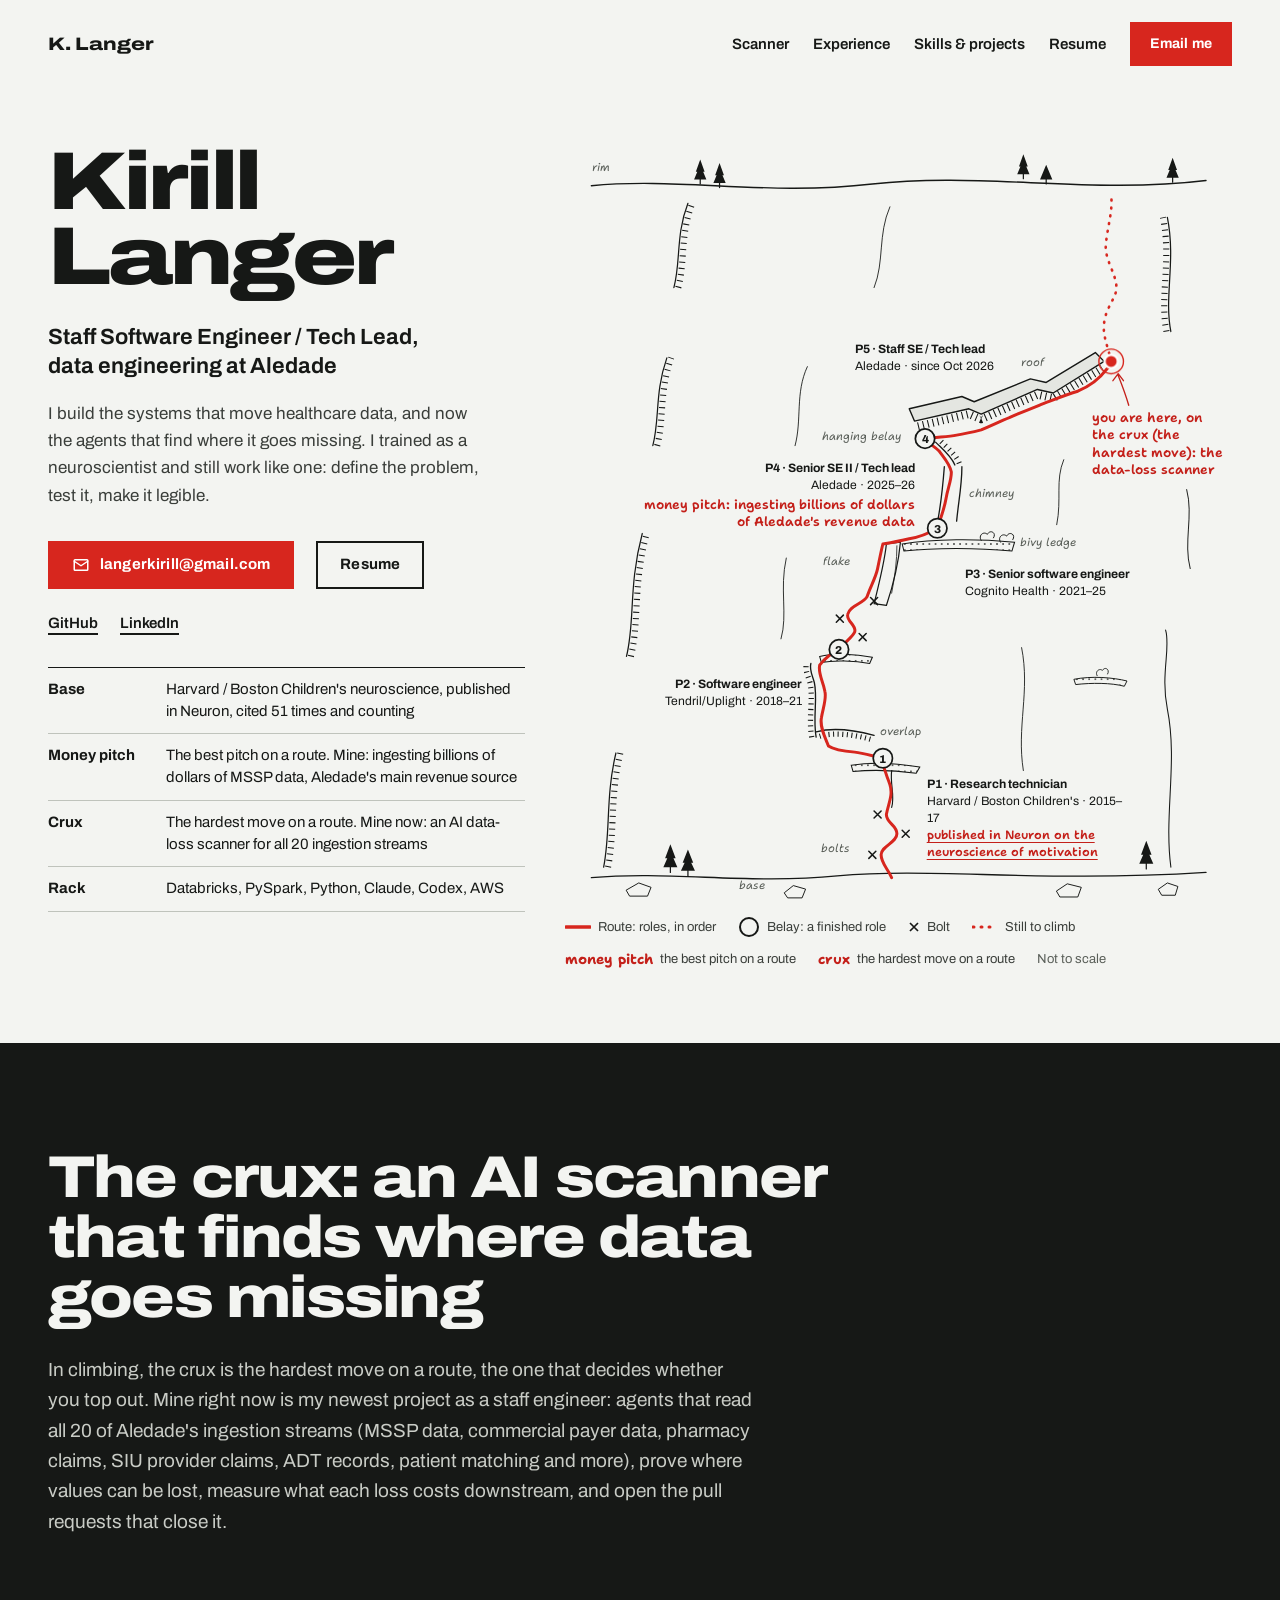
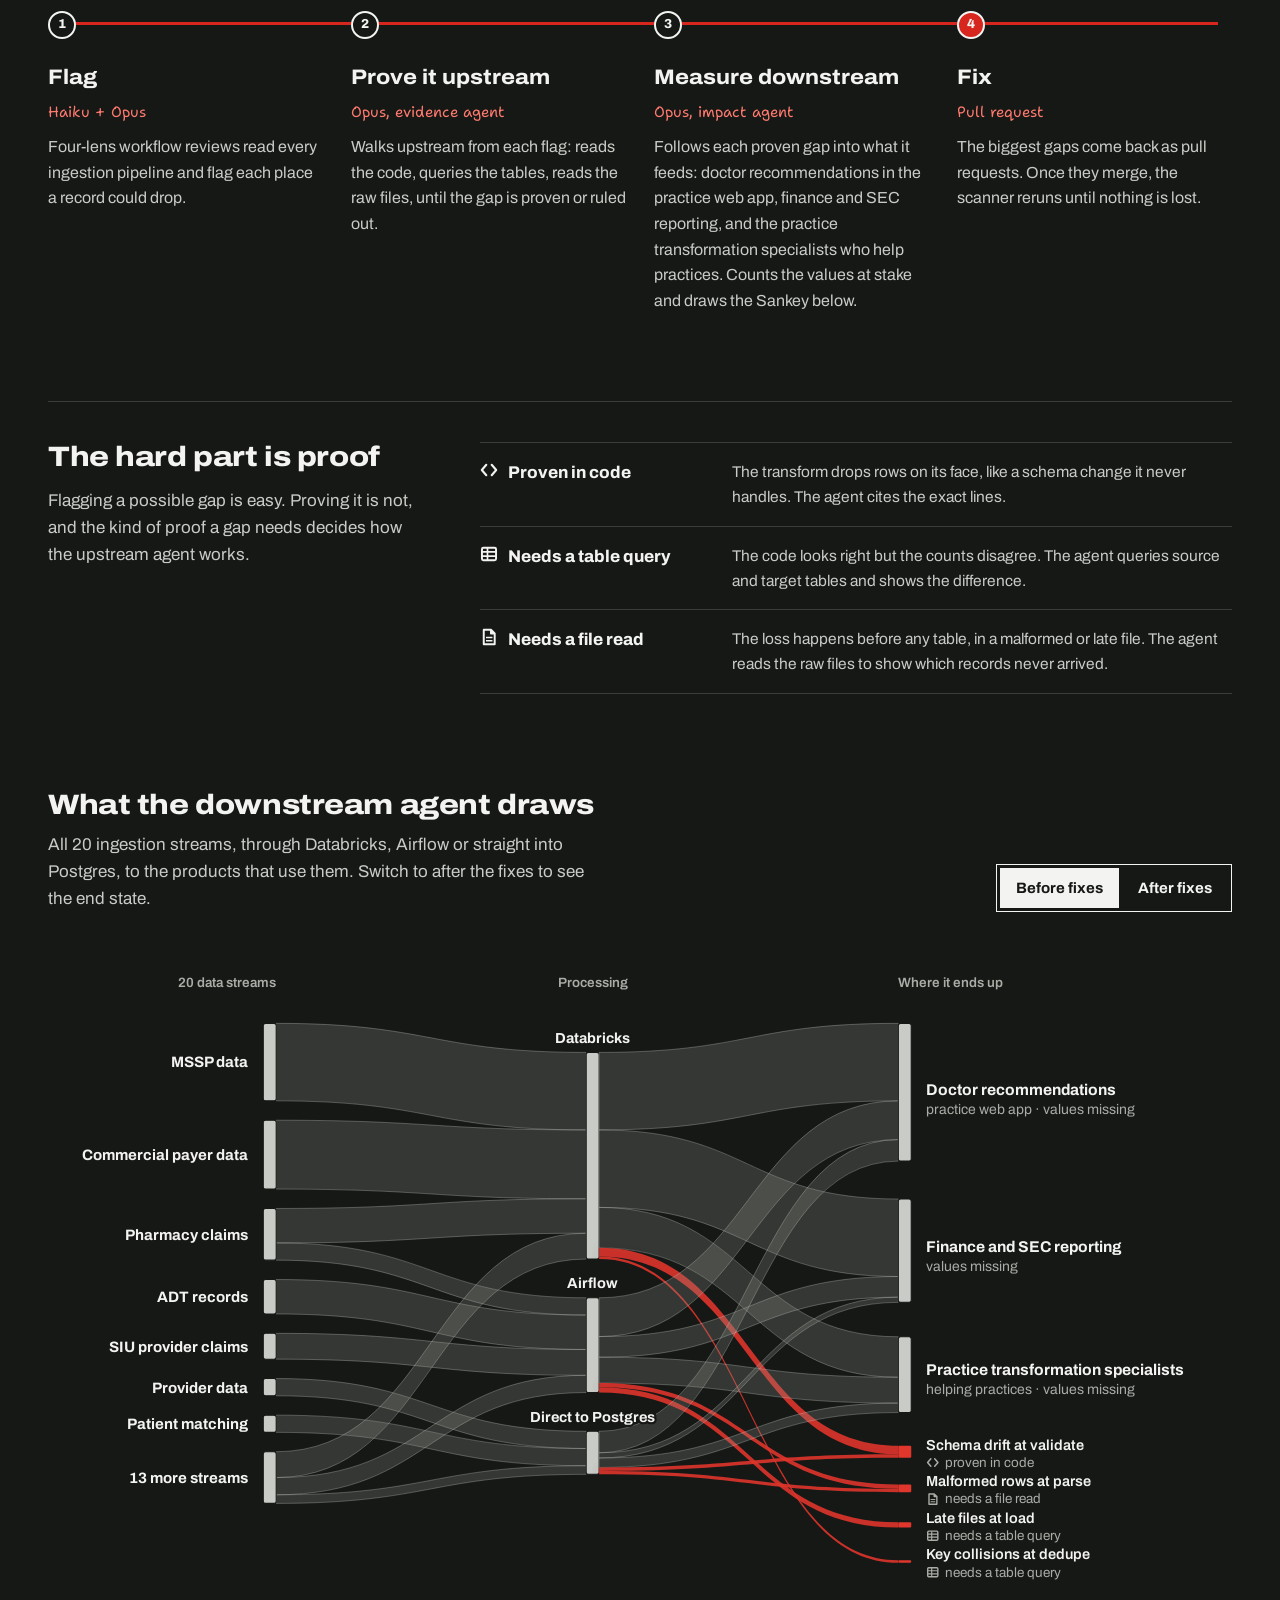
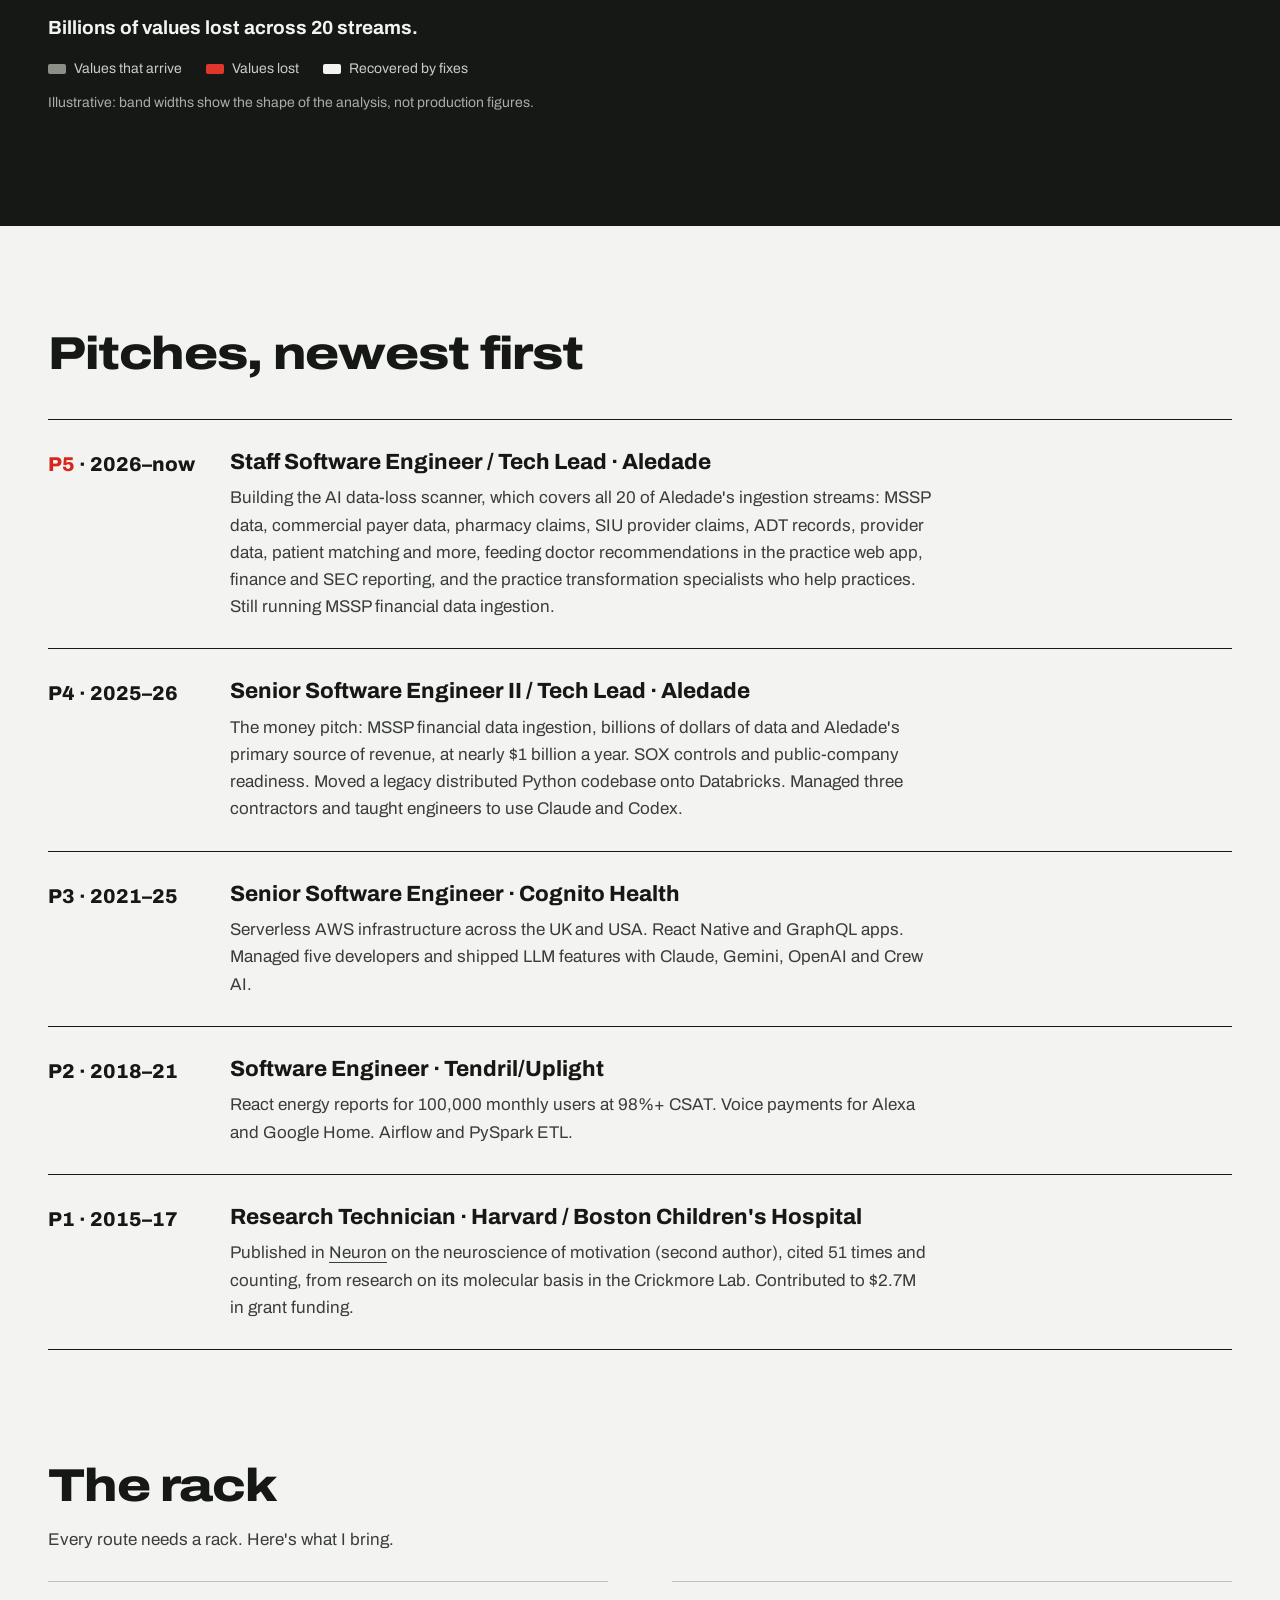
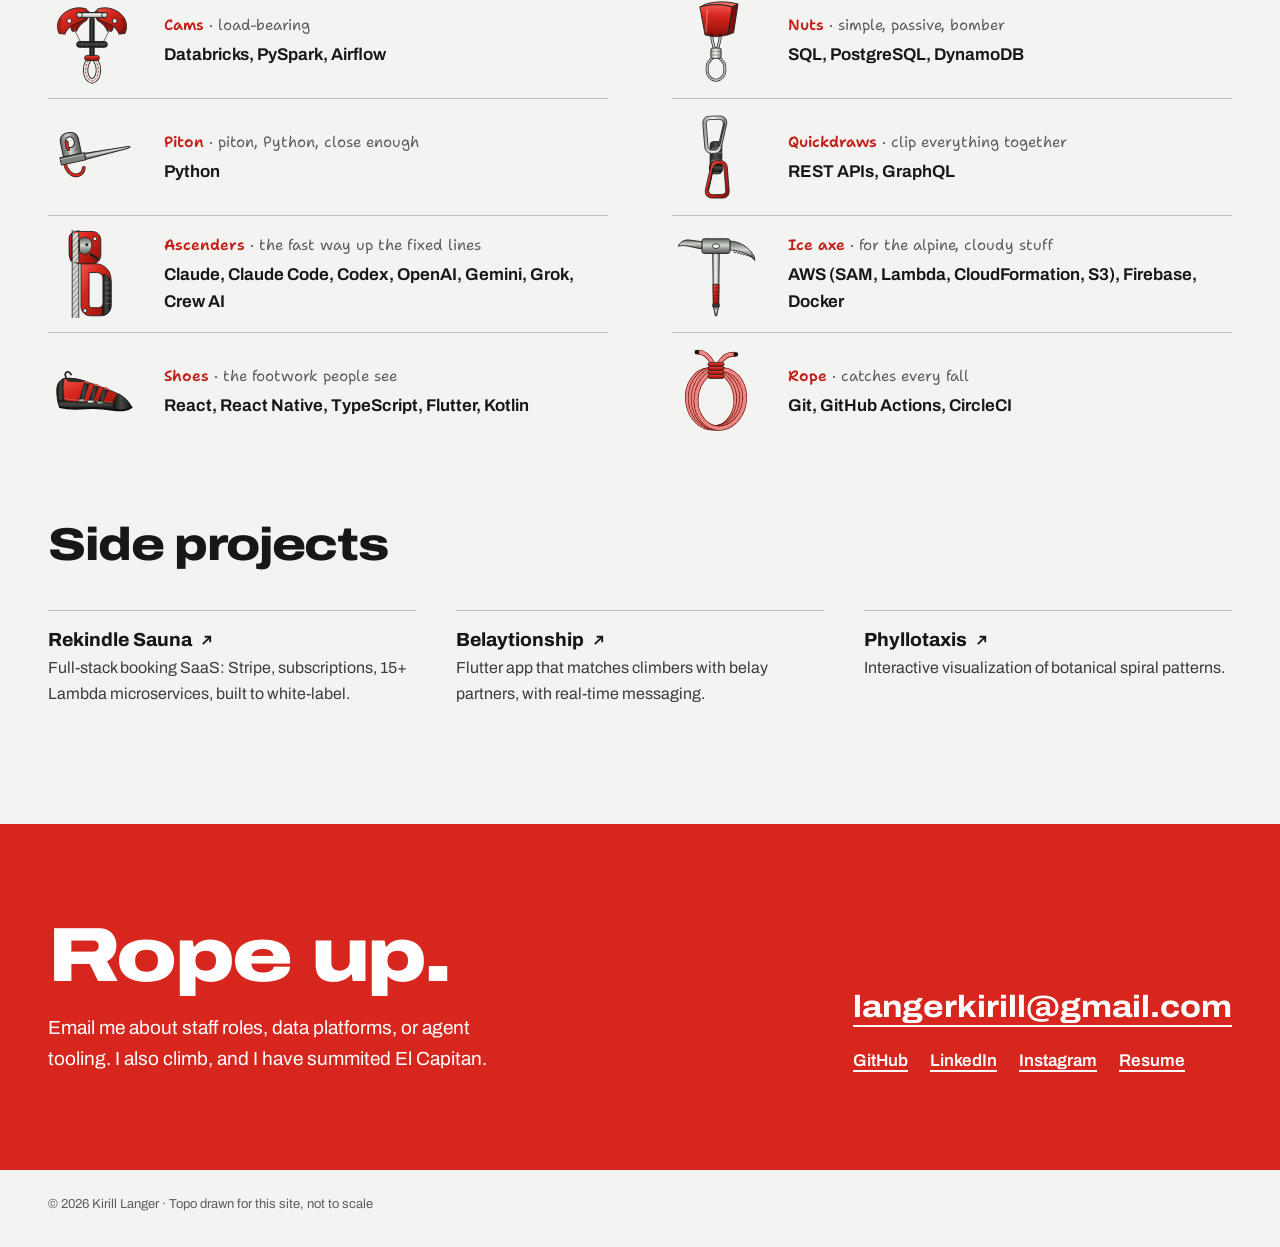
==== commit f43c65df: "Route the scanner's third output to practice transformation specialists Replaces risk models in the " ====
--- a/index.html
+++ b/index.html
@@ -212,7 +212,7 @@
           <span class="move-n" aria-hidden="true">3</span>
           <h3>Measure downstream</h3>
           <p class="move-who">Opus, impact agent</p>
-          <p class="move-what">Follows each proven gap into what it feeds: doctor recommendations in the practice web app, finance and SEC reporting, and risk models. Counts the values at stake and draws the Sankey below.</p>
+          <p class="move-what">Follows each proven gap into what it feeds: doctor recommendations in the practice web app, finance and SEC reporting, and the practice transformation specialists who help practices. Counts the values at stake and draws the Sankey below.</p>
         </li>
         <li class="move">
           <span class="move-n" aria-hidden="true">4</span>
@@ -257,9 +257,9 @@
           </div>
         </div>
         <div class="sk-body">
-          <svg class="sk-svg sk-desk" viewBox="0 0 1100 599" role="img" aria-label="Sankey of Aledade's 20 ingestion streams, including MSSP data, commercial payer data, pharmacy claims, ADT records, SIU provider claims, provider data and patient matching, flowing through three processing paths, Databricks, Airflow and direct to Postgres, which come together in doctor recommendations in the practice web app, finance and SEC reporting, and risk models. Before fixes, values are lost to schema drift, malformed rows, late files and key collisions. After fixes every value arrives. Widths are illustrative."><g font-size="12.5" fill="#A9ADA6" font-weight="600"><text x="212" y="36" text-anchor="end">20 data streams</text><text x="506" y="36" text-anchor="middle">Processing</text><text x="790" y="36">Where it ends up</text></g><path class="sk-link" d="M212 70 C356 70 356 97 500 97 L500 169 C356 169 356 142 212 142 Z" fill="#8A9088" fill-opacity=".26" stroke="#C9CCC6" stroke-opacity=".38" stroke-width=".8" data-tip="MSSP data|flows into Databricks" tabindex="0"></path><path class="sk-link" d="M212 160 C356 160 356 169 500 169 L500 233 C356 233 356 224 212 224 Z" fill="#8A9088" fill-opacity=".26" stroke="#C9CCC6" stroke-opacity=".38" stroke-width=".8" data-tip="Commercial payer data|flows into Databricks" tabindex="0"></path><path class="sk-link" d="M212 242 C356 242 356 233 500 233 L500 265 C356 265 356 274 212 274 Z" fill="#8A9088" fill-opacity=".26" stroke="#C9CCC6" stroke-opacity=".38" stroke-width=".8" data-tip="Pharmacy claims|flows into Databricks" tabindex="0"></path><path class="sk-link" d="M212 274 C356 274 356 325 500 325 L500 341 C356 341 356 290 212 290 Z" fill="#8A9088" fill-opacity=".26" stroke="#C9CCC6" stroke-opacity=".38" stroke-width=".8" data-tip="Pharmacy claims|flows into Airflow" tabindex="0"></path><path class="sk-link" d="M212 308 C356 308 356 341 500 341 L500 373 C356 373 356 340 212 340 Z" fill="#8A9088" fill-opacity=".26" stroke="#C9CCC6" stroke-opacity=".38" stroke-width=".8" data-tip="ADT records|flows into Airflow" tabindex="0"></path><path class="sk-link" d="M212 358 C356 358 356 373 500 373 L500 397 C356 397 356 382 212 382 Z" fill="#8A9088" fill-opacity=".26" stroke="#C9CCC6" stroke-opacity=".38" stroke-width=".8" data-tip="SIU provider claims|flows into Airflow" tabindex="0"></path><path class="sk-link" d="M212 400 C356 400 356 449 500 449 L500 465 C356 465 356 416 212 416 Z" fill="#8A9088" fill-opacity=".26" stroke="#C9CCC6" stroke-opacity=".38" stroke-width=".8" data-tip="Provider data|flows into Direct to Postgres" tabindex="0"></path><path class="sk-link" d="M212 434 C356 434 356 465 500 465 L500 481 C356 481 356 450 212 450 Z" fill="#8A9088" fill-opacity=".26" stroke="#C9CCC6" stroke-opacity=".38" stroke-width=".8" data-tip="Patient matching|flows into Direct to Postgres" tabindex="0"></path><path class="sk-link" d="M212 468 C356 468 356 265 500 265 L500 289 C356 289 356 492 212 492 Z" fill="#8A9088" fill-opacity=".26" stroke="#C9CCC6" stroke-opacity=".38" stroke-width=".8" data-tip="13 more streams|flows into Databricks" tabindex="0"></path><path class="sk-link" d="M212 492 C356 492 356 397 500 397 L500 413 C356 413 356 508 212 508 Z" fill="#8A9088" fill-opacity=".26" stroke="#C9CCC6" stroke-opacity=".38" stroke-width=".8" data-tip="13 more streams|flows into Airflow" tabindex="0"></path><path class="sk-link" d="M212 508 C356 508 356 481 500 481 L500 489 C356 489 356 516 212 516 Z" fill="#8A9088" fill-opacity=".26" stroke="#C9CCC6" stroke-opacity=".38" stroke-width=".8" data-tip="13 more streams|flows into Direct to Postgres" tabindex="0"></path><rect x="200" y="70" width="12" height="72" fill="#C9CCC6" stroke="#161816" stroke-width="1" rx="2"></rect><rect x="200" y="160" width="12" height="64" fill="#C9CCC6" stroke="#161816" stroke-width="1" rx="2"></rect><rect x="200" y="242" width="12" height="48" fill="#C9CCC6" stroke="#161816" stroke-width="1" rx="2"></rect><rect x="200" y="308" width="12" height="32" fill="#C9CCC6" stroke="#161816" stroke-width="1" rx="2"></rect><rect x="200" y="358" width="12" height="24" fill="#C9CCC6" stroke="#161816" stroke-width="1" rx="2"></rect><rect x="200" y="400" width="12" height="16" fill="#C9CCC6" stroke="#161816" stroke-width="1" rx="2"></rect><rect x="200" y="434" width="12" height="16" fill="#C9CCC6" stroke="#161816" stroke-width="1" rx="2"></rect><rect x="200" y="468" width="12" height="48" fill="#C9CCC6" stroke="#161816" stroke-width="1" rx="2"></rect><rect x="500" y="97" width="12" height="192" fill="#C9CCC6" stroke="#161816" stroke-width="1" rx="2"></rect><rect x="500" y="325" width="12" height="88" fill="#C9CCC6" stroke="#161816" stroke-width="1" rx="2"></rect><rect x="500" y="449" width="12" height="40" fill="#C9CCC6" stroke="#161816" stroke-width="1" rx="2"></rect><text x="186" y="111" text-anchor="end" font-size="14" font-weight="700" fill="#F3F4F1">MSSP data</text><text x="186" y="197" text-anchor="end" font-size="14" font-weight="700" fill="#F3F4F1">Commercial payer data</text><text x="186" y="271" text-anchor="end" font-size="14" font-weight="700" fill="#F3F4F1">Pharmacy claims</text><text x="186" y="329" text-anchor="end" font-size="14" font-weight="700" fill="#F3F4F1">ADT records</text><text x="186" y="375" text-anchor="end" font-size="14" font-weight="700" fill="#F3F4F1">SIU provider claims</text><text x="186" y="413" text-anchor="end" font-size="14" font-weight="700" fill="#F3F4F1">Provider data</text><text x="186" y="447" text-anchor="end" font-size="14" font-weight="700" fill="#F3F4F1">Patient matching</text><text x="186" y="497" text-anchor="end" font-size="14" font-weight="700" fill="#F3F4F1">13 more streams</text><g class="sk-state sk-before"><path class="sk-link" d="M512 97 C651 97 651 70 790 70 L790 142 C651 142 651 169 512 169 Z" fill="#8A9088" fill-opacity=".26" stroke="#C9CCC6" stroke-opacity=".38" stroke-width=".8" data-tip="Doctor recommendations|values arriving from Databricks" tabindex="0"></path><path class="sk-link" d="M512 169 C651 169 651 233.2 790 233.2 L790 305.2 C651 305.2 651 241 512 241 Z" fill="#8A9088" fill-opacity=".26" stroke="#C9CCC6" stroke-opacity=".38" stroke-width=".8" data-tip="Finance and SEC reporting|values arriving from Databricks" tabindex="0"></path><path class="sk-link" d="M512 241 C651 241 651 361.2 790 361.2 L790 398.8 C651 398.8 651 278.6 512 278.6 Z" fill="#8A9088" fill-opacity=".26" stroke="#C9CCC6" stroke-opacity=".38" stroke-width=".8" data-tip="Risk models|values arriving from Databricks" tabindex="0"></path><path class="sk-link sk-loss" d="M512 278.6 C651 278.6 651 462.4 790 462.4 L790 470.4 C651 470.4 651 286.6 512 286.6 Z" fill="#E0362C" fill-opacity=".9" data-tip="Lost to schema drift|Databricks, at validate; proven in code" tabindex="0"></path><path class="sk-link sk-loss" d="M512 286.6 C651 286.6 651 568.8 790 568.8 L790 571.2 C651 571.2 651 289 512 289 Z" fill="#E0362C" fill-opacity=".9" data-tip="Lost to key collisions|Databricks, at dedupe; needs a table query" tabindex="0"></path><path class="sk-link" d="M512 325 C651 325 651 142 790 142 L790 178 C651 178 651 361 512 361 Z" fill="#8A9088" fill-opacity=".26" stroke="#C9CCC6" stroke-opacity=".38" stroke-width=".8" data-tip="Doctor recommendations|values arriving from Airflow" tabindex="0"></path><path class="sk-link" d="M512 361 C651 361 651 305.2 790 305.2 L790 324.4 C651 324.4 651 380.2 512 380.2 Z" fill="#8A9088" fill-opacity=".26" stroke="#C9CCC6" stroke-opacity=".38" stroke-width=".8" data-tip="Finance and SEC reporting|values arriving from Airflow" tabindex="0"></path><path class="sk-link" d="M512 380.2 C651 380.2 651 398.8 790 398.8 L790 422.8 C651 422.8 651 404.2 512 404.2 Z" fill="#8A9088" fill-opacity=".26" stroke="#C9CCC6" stroke-opacity=".38" stroke-width=".8" data-tip="Risk models|values arriving from Airflow" tabindex="0"></path><path class="sk-link sk-loss" d="M512 404.2 C651 404.2 651 498.4 790 498.4 L790 502.4 C651 502.4 651 408.2 512 408.2 Z" fill="#E0362C" fill-opacity=".9" data-tip="Lost to malformed rows|Airflow, at parse; needs a file read" tabindex="0"></path><path class="sk-link sk-loss" d="M512 408.2 C651 408.2 651 533.6 790 533.6 L790 538.4 C651 538.4 651 413 512 413 Z" fill="#E0362C" fill-opacity=".9" data-tip="Lost to late files|Airflow, at load; needs a table query" tabindex="0"></path><path class="sk-link" d="M512 449 C651 449 651 178 790 178 L790 198 C651 198 651 469 512 469 Z" fill="#8A9088" fill-opacity=".26" stroke="#C9CCC6" stroke-opacity=".38" stroke-width=".8" data-tip="Doctor recommendations|values arriving from Direct to Postgres" tabindex="0"></path><path class="sk-link" d="M512 469 C651 469 651 324.4 790 324.4 L790 329.2 C651 329.2 651 473.8 512 473.8 Z" fill="#8A9088" fill-opacity=".26" stroke="#C9CCC6" stroke-opacity=".38" stroke-width=".8" data-tip="Finance and SEC reporting|values arriving from Direct to Postgres" tabindex="0"></path><path class="sk-link" d="M512 473.8 C651 473.8 651 422.8 790 422.8 L790 431.6 C651 431.6 651 482.6 512 482.6 Z" fill="#8A9088" fill-opacity=".26" stroke="#C9CCC6" stroke-opacity=".38" stroke-width=".8" data-tip="Risk models|values arriving from Direct to Postgres" tabindex="0"></path><path class="sk-link sk-loss" d="M512 482.6 C651 482.6 651 470.4 790 470.4 L790 473.6 C651 473.6 651 485.8 512 485.8 Z" fill="#E0362C" fill-opacity=".9" data-tip="Lost to schema drift|Direct to Postgres, at validate; proven in code" tabindex="0"></path><path class="sk-link sk-loss" d="M512 485.8 C651 485.8 651 502.4 790 502.4 L790 505.6 C651 505.6 651 489 512 489 Z" fill="#E0362C" fill-opacity=".9" data-tip="Lost to malformed rows|Direct to Postgres, at parse; needs a file read" tabindex="0"></path><rect x="790" y="70" width="12" height="128" fill="#C9CCC6" stroke="#161816" stroke-width="1" rx="2"></rect><rect x="790" y="233.2" width="12" height="96" fill="#C9CCC6" stroke="#161816" stroke-width="1" rx="2"></rect><rect x="790" y="361.2" width="12" height="70.4" fill="#C9CCC6" stroke="#161816" stroke-width="1" rx="2"></rect><rect x="790" y="462.4" width="12" height="11.2" fill="#E0362C" rx="1"></rect><rect x="790" y="498.4" width="12" height="7.2" fill="#E0362C" rx="1"></rect><rect x="790" y="533.6" width="12" height="4.8" fill="#E0362C" rx="1"></rect><rect x="790" y="568.8" width="12" height="2.4" fill="#E0362C" rx="1"></rect><text x="816" y="136.6" font-size="14.5" font-weight="700" fill="#F3F4F1">Doctor recommendations</text><text x="816" y="154.6" font-size="13" fill="#A9ADA6">practice web app · values missing</text><text x="816" y="282.2" font-size="14.5" font-weight="700" fill="#F3F4F1">Finance and SEC reporting</text><text x="816" y="300.2" font-size="13" fill="#A9ADA6">values missing</text><text x="816" y="396.6" font-size="14.5" font-weight="700" fill="#F3F4F1">Risk models</text><text x="816" y="414.6" font-size="13" fill="#A9ADA6">values missing</text><text x="816" y="466" font-size="13.5" font-weight="600" fill="#F3F4F1">Schema drift at validate</text><use href="#sk-ic-code" x="816" y="472" width="12" height="12"></use><text x="833" y="482" font-size="12.5" fill="#A9ADA6">proven in code</text><text x="816" y="500" font-size="13.5" font-weight="600" fill="#F3F4F1">Malformed rows at parse</text><use href="#sk-ic-file" x="816" y="506" width="12" height="12"></use><text x="833" y="516" font-size="12.5" fill="#A9ADA6">needs a file read</text><text x="816" y="534" font-size="13.5" font-weight="600" fill="#F3F4F1">Late files at load</text><use href="#sk-ic-query" x="816" y="540" width="12" height="12"></use><text x="833" y="550" font-size="12.5" fill="#A9ADA6">needs a table query</text><text x="816" y="568" font-size="13.5" font-weight="600" fill="#F3F4F1">Key collisions at dedupe</text><use href="#sk-ic-query" x="816" y="574" width="12" height="12"></use><text x="833" y="584" font-size="12.5" fill="#A9ADA6">needs a table query</text></g><g class="sk-state sk-after"><path class="sk-link" d="M512 97 C651 97 651 70 790 70 L790 142 C651 142 651 169 512 169 Z" fill="#8A9088" fill-opacity=".26" stroke="#C9CCC6" stroke-opacity=".38" stroke-width=".8" data-tip="Doctor recommendations|values arriving from Databricks" tabindex="0"></path><path class="sk-link sk-rec" d="M512 169 C651 169 651 198 790 198 L790 202 C651 202 651 173 512 173 Z" fill="#F3F4F1" fill-opacity=".9" data-tip="Recovered|Databricks fixes now land in practice web app" tabindex="0"></path><path class="sk-link" d="M512 173 C651 173 651 233.2 790 233.2 L790 305.2 C651 305.2 651 245 512 245 Z" fill="#8A9088" fill-opacity=".26" stroke="#C9CCC6" stroke-opacity=".38" stroke-width=".8" data-tip="Finance and SEC reporting|values arriving from Databricks" tabindex="0"></path><path class="sk-link sk-rec" d="M512 245 C651 245 651 329.2 790 329.2 L790 333.2 C651 333.2 651 249 512 249 Z" fill="#F3F4F1" fill-opacity=".9" data-tip="Recovered|Databricks fixes now land in finance reports and SEC filings" tabindex="0"></path><path class="sk-link" d="M512 249 C651 249 651 361.2 790 361.2 L790 398.8 C651 398.8 651 286.6 512 286.6 Z" fill="#8A9088" fill-opacity=".26" stroke="#C9CCC6" stroke-opacity=".38" stroke-width=".8" data-tip="Risk models|values arriving from Databricks" tabindex="0"></path><path class="sk-link sk-rec" d="M512 286.6 C651 286.6 651 431.6 790 431.6 L790 434 C651 434 651 289 512 289 Z" fill="#F3F4F1" fill-opacity=".9" data-tip="Recovered|Databricks fixes now land in risk models" tabindex="0"></path><path class="sk-link" d="M512 325 C651 325 651 142 790 142 L790 178 C651 178 651 361 512 361 Z" fill="#8A9088" fill-opacity=".26" stroke="#C9CCC6" stroke-opacity=".38" stroke-width=".8" data-tip="Doctor recommendations|values arriving from Airflow" tabindex="0"></path><path class="sk-link sk-rec" d="M512 361 C651 361 651 202 790 202 L790 206 C651 206 651 365 512 365 Z" fill="#F3F4F1" fill-opacity=".9" data-tip="Recovered|Airflow fixes now land in practice web app" tabindex="0"></path><path class="sk-link" d="M512 365 C651 365 651 305.2 790 305.2 L790 324.4 C651 324.4 651 384.2 512 384.2 Z" fill="#8A9088" fill-opacity=".26" stroke="#C9CCC6" stroke-opacity=".38" stroke-width=".8" data-tip="Finance and SEC reporting|values arriving from Airflow" tabindex="0"></path><path class="sk-link sk-rec" d="M512 384.2 C651 384.2 651 333.2 790 333.2 L790 335.6 C651 335.6 651 386.6 512 386.6 Z" fill="#F3F4F1" fill-opacity=".9" data-tip="Recovered|Airflow fixes now land in finance reports and SEC filings" tabindex="0"></path><path class="sk-link" d="M512 386.6 C651 386.6 651 398.8 790 398.8 L790 422.8 C651 422.8 651 410.6 512 410.6 Z" fill="#8A9088" fill-opacity=".26" stroke="#C9CCC6" stroke-opacity=".38" stroke-width=".8" data-tip="Risk models|values arriving from Airflow" tabindex="0"></path><path class="sk-link sk-rec" d="M512 410.6 C651 410.6 651 434 790 434 L790 436.4 C651 436.4 651 413 512 413 Z" fill="#F3F4F1" fill-opacity=".9" data-tip="Recovered|Airflow fixes now land in risk models" tabindex="0"></path><path class="sk-link" d="M512 449 C651 449 651 178 790 178 L790 198 C651 198 651 469 512 469 Z" fill="#8A9088" fill-opacity=".26" stroke="#C9CCC6" stroke-opacity=".38" stroke-width=".8" data-tip="Doctor recommendations|values arriving from Direct to Postgres" tabindex="0"></path><path class="sk-link sk-rec" d="M512 469 C651 469 651 206 790 206 L790 209.2 C651 209.2 651 472.2 512 472.2 Z" fill="#F3F4F1" fill-opacity=".9" data-tip="Recovered|Direct to Postgres fixes now land in practice web app" tabindex="0"></path><path class="sk-link" d="M512 472.2 C651 472.2 651 324.4 790 324.4 L790 329.2 C651 329.2 651 477 512 477 Z" fill="#8A9088" fill-opacity=".26" stroke="#C9CCC6" stroke-opacity=".38" stroke-width=".8" data-tip="Finance and SEC reporting|values arriving from Direct to Postgres" tabindex="0"></path><path class="sk-link sk-rec" d="M512 477 C651 477 651 335.6 790 335.6 L790 337.2 C651 337.2 651 478.6 512 478.6 Z" fill="#F3F4F1" fill-opacity=".9" data-tip="Recovered|Direct to Postgres fixes now land in finance reports and SEC filings" tabindex="0"></path><path class="sk-link" d="M512 478.6 C651 478.6 651 422.8 790 422.8 L790 431.6 C651 431.6 651 487.4 512 487.4 Z" fill="#8A9088" fill-opacity=".26" stroke="#C9CCC6" stroke-opacity=".38" stroke-width=".8" data-tip="Risk models|values arriving from Direct to Postgres" tabindex="0"></path><path class="sk-link sk-rec" d="M512 487.4 C651 487.4 651 436.4 790 436.4 L790 438 C651 438 651 489 512 489 Z" fill="#F3F4F1" fill-opacity=".9" data-tip="Recovered|Direct to Postgres fixes now land in risk models" tabindex="0"></path><rect x="790" y="70" width="12" height="128" fill="#C9CCC6" stroke="#161816" stroke-width="1" rx="2"></rect><rect x="790" y="198" width="12" height="11.2" fill="#F3F4F1" rx="1"></rect><rect x="790" y="233.2" width="12" height="96" fill="#C9CCC6" stroke="#161816" stroke-width="1" rx="2"></rect><rect x="790" y="329.2" width="12" height="8" fill="#F3F4F1" rx="1"></rect><rect x="790" y="361.2" width="12" height="70.4" fill="#C9CCC6" stroke="#161816" stroke-width="1" rx="2"></rect><rect x="790" y="431.6" width="12" height="6.4" fill="#F3F4F1" rx="1"></rect><rect x="790" y="467" width="12" height="2" fill="#A9ADA6" rx="1"></rect><rect x="790" y="501" width="12" height="2" fill="#A9ADA6" rx="1"></rect><rect x="790" y="535" width="12" height="2" fill="#A9ADA6" rx="1"></rect><rect x="790" y="569" width="12" height="2" fill="#A9ADA6" rx="1"></rect><text x="816" y="136.6" font-size="14.5" font-weight="700" fill="#F3F4F1">Doctor recommendations</text><text x="816" y="154.6" font-size="13" fill="#A9ADA6">practice web app · every value arrives</text><text x="816" y="282.2" font-size="14.5" font-weight="700" fill="#F3F4F1">Finance and SEC reporting</text><text x="816" y="300.2" font-size="13" fill="#A9ADA6">every value arrives</text><text x="816" y="396.6" font-size="14.5" font-weight="700" fill="#F3F4F1">Risk models</text><text x="816" y="414.6" font-size="13" fill="#A9ADA6">every value arrives</text><text x="816" y="466" font-size="13.5" font-weight="600" fill="#F3F4F1">Schema drift · fixed</text><use href="#sk-ic-code" x="816" y="472" width="12" height="12"></use><text x="833" y="482" font-size="12.5" fill="#A9ADA6">proven in code</text><text x="816" y="500" font-size="13.5" font-weight="600" fill="#F3F4F1">Malformed rows · fixed</text><use href="#sk-ic-file" x="816" y="506" width="12" height="12"></use><text x="833" y="516" font-size="12.5" fill="#A9ADA6">needs a file read</text><text x="816" y="534" font-size="13.5" font-weight="600" fill="#F3F4F1">Late files · fixed</text><use href="#sk-ic-query" x="816" y="540" width="12" height="12"></use><text x="833" y="550" font-size="12.5" fill="#A9ADA6">needs a table query</text><text x="816" y="568" font-size="13.5" font-weight="600" fill="#F3F4F1">Key collisions · fixed</text><use href="#sk-ic-query" x="816" y="574" width="12" height="12"></use><text x="833" y="584" font-size="12.5" fill="#A9ADA6">needs a table query</text></g><text x="506" y="88" text-anchor="middle" font-size="13.5" font-weight="700" fill="#F3F4F1" stroke="#161816" stroke-width="4" stroke-linejoin="round" paint-order="stroke">Databricks</text><text x="506" y="316" text-anchor="middle" font-size="13.5" font-weight="700" fill="#F3F4F1" stroke="#161816" stroke-width="4" stroke-linejoin="round" paint-order="stroke">Airflow</text><text x="506" y="440" text-anchor="middle" font-size="13.5" font-weight="700" fill="#F3F4F1" stroke="#161816" stroke-width="4" stroke-linejoin="round" paint-order="stroke">Direct to Postgres</text></svg>
-          <svg class="sk-svg sk-mob" viewBox="0 0 360 446" role="img" aria-label="Sankey of Aledade's 20 ingestion streams, including MSSP data, commercial payer data, pharmacy claims, ADT records, SIU provider claims, provider data and patient matching, flowing through three processing paths, Databricks, Airflow and direct to Postgres, which come together in doctor recommendations in the practice web app, finance and SEC reporting, and risk models. Before fixes, values are lost to schema drift, malformed rows, late files and key collisions. After fixes every value arrives. Widths are illustrative."><path class="sk-link" d="M46 44 C109 44 109 60 172 60 L172 118.5 C109 118.5 109 102.5 46 102.5 Z" fill="#8A9088" fill-opacity=".26" stroke="#C9CCC6" stroke-opacity=".38" stroke-width=".8" data-tip="MSSP data|flows into Databricks" tabindex="0"></path><path class="sk-link" d="M46 114.5 C109 114.5 109 118.5 172 118.5 L172 170.5 C109 170.5 109 166.5 46 166.5 Z" fill="#8A9088" fill-opacity=".26" stroke="#C9CCC6" stroke-opacity=".38" stroke-width=".8" data-tip="Commercial payer data|flows into Databricks" tabindex="0"></path><path class="sk-link" d="M46 178.5 C109 178.5 109 170.5 172 170.5 L172 196.5 C109 196.5 109 204.5 46 204.5 Z" fill="#8A9088" fill-opacity=".26" stroke="#C9CCC6" stroke-opacity=".38" stroke-width=".8" data-tip="Pharmacy claims|flows into Databricks" tabindex="0"></path><path class="sk-link" d="M46 204.5 C109 204.5 109 242 172 242 L172 255 C109 255 109 217.5 46 217.5 Z" fill="#8A9088" fill-opacity=".26" stroke="#C9CCC6" stroke-opacity=".38" stroke-width=".8" data-tip="Pharmacy claims|flows into Airflow" tabindex="0"></path><path class="sk-link" d="M46 229.5 C109 229.5 109 255 172 255 L172 281 C109 281 109 255.5 46 255.5 Z" fill="#8A9088" fill-opacity=".26" stroke="#C9CCC6" stroke-opacity=".38" stroke-width=".8" data-tip="ADT records|flows into Airflow" tabindex="0"></path><path class="sk-link" d="M46 267.5 C109 267.5 109 281 172 281 L172 300.5 C109 300.5 109 287 46 287 Z" fill="#8A9088" fill-opacity=".26" stroke="#C9CCC6" stroke-opacity=".38" stroke-width=".8" data-tip="SIU provider claims|flows into Airflow" tabindex="0"></path><path class="sk-link" d="M46 299 C109 299 109 339.5 172 339.5 L172 352.5 C109 352.5 109 312 46 312 Z" fill="#8A9088" fill-opacity=".26" stroke="#C9CCC6" stroke-opacity=".38" stroke-width=".8" data-tip="Provider data|flows into Direct to Postgres" tabindex="0"></path><path class="sk-link" d="M46 324 C109 324 109 352.5 172 352.5 L172 365.5 C109 365.5 109 337 46 337 Z" fill="#8A9088" fill-opacity=".26" stroke="#C9CCC6" stroke-opacity=".38" stroke-width=".8" data-tip="Patient matching|flows into Direct to Postgres" tabindex="0"></path><path class="sk-link" d="M46 349 C109 349 109 196.5 172 196.5 L172 216 C109 216 109 368.5 46 368.5 Z" fill="#8A9088" fill-opacity=".26" stroke="#C9CCC6" stroke-opacity=".38" stroke-width=".8" data-tip="13 more streams|flows into Databricks" tabindex="0"></path><path class="sk-link" d="M46 368.5 C109 368.5 109 300.5 172 300.5 L172 313.5 C109 313.5 109 381.5 46 381.5 Z" fill="#8A9088" fill-opacity=".26" stroke="#C9CCC6" stroke-opacity=".38" stroke-width=".8" data-tip="13 more streams|flows into Airflow" tabindex="0"></path><path class="sk-link" d="M46 381.5 C109 381.5 109 365.5 172 365.5 L172 372 C109 372 109 388 46 388 Z" fill="#8A9088" fill-opacity=".26" stroke="#C9CCC6" stroke-opacity=".38" stroke-width=".8" data-tip="13 more streams|flows into Direct to Postgres" tabindex="0"></path><rect x="36" y="44" width="10" height="58.5" fill="#C9CCC6" stroke="#161816" stroke-width="1" rx="2"></rect><rect x="36" y="114.5" width="10" height="52" fill="#C9CCC6" stroke="#161816" stroke-width="1" rx="2"></rect><rect x="36" y="178.5" width="10" height="39" fill="#C9CCC6" stroke="#161816" stroke-width="1" rx="2"></rect><rect x="36" y="229.5" width="10" height="26" fill="#C9CCC6" stroke="#161816" stroke-width="1" rx="2"></rect><rect x="36" y="267.5" width="10" height="19.5" fill="#C9CCC6" stroke="#161816" stroke-width="1" rx="2"></rect><rect x="36" y="299" width="10" height="13" fill="#C9CCC6" stroke="#161816" stroke-width="1" rx="2"></rect><rect x="36" y="324" width="10" height="13" fill="#C9CCC6" stroke="#161816" stroke-width="1" rx="2"></rect><rect x="36" y="349" width="10" height="39" fill="#C9CCC6" stroke="#161816" stroke-width="1" rx="2"></rect><rect x="172" y="60" width="10" height="156" fill="#C9CCC6" stroke="#161816" stroke-width="1" rx="2"></rect><rect x="172" y="242" width="10" height="71.5" fill="#C9CCC6" stroke="#161816" stroke-width="1" rx="2"></rect><rect x="172" y="339.5" width="10" height="32.5" fill="#C9CCC6" stroke="#161816" stroke-width="1" rx="2"></rect><g><circle cx="20" cy="73.25" r="9" fill="#161816" stroke="#F3F4F1" stroke-width="1.6"></circle><text x="20" y="77.25" text-anchor="middle" font-size="11" font-weight="800" fill="#F3F4F1">1</text></g><g><circle cx="20" cy="140.5" r="9" fill="#161816" stroke="#F3F4F1" stroke-width="1.6"></circle><text x="20" y="144.5" text-anchor="middle" font-size="11" font-weight="800" fill="#F3F4F1">2</text></g><g><circle cx="20" cy="198" r="9" fill="#161816" stroke="#F3F4F1" stroke-width="1.6"></circle><text x="20" y="202" text-anchor="middle" font-size="11" font-weight="800" fill="#F3F4F1">3</text></g><g><circle cx="20" cy="242.5" r="9" fill="#161816" stroke="#F3F4F1" stroke-width="1.6"></circle><text x="20" y="246.5" text-anchor="middle" font-size="11" font-weight="800" fill="#F3F4F1">4</text></g><g><circle cx="20" cy="277.25" r="9" fill="#161816" stroke="#F3F4F1" stroke-width="1.6"></circle><text x="20" y="281.25" text-anchor="middle" font-size="11" font-weight="800" fill="#F3F4F1">5</text></g><g><circle cx="20" cy="305.5" r="9" fill="#161816" stroke="#F3F4F1" stroke-width="1.6"></circle><text x="20" y="309.5" text-anchor="middle" font-size="11" font-weight="800" fill="#F3F4F1">6</text></g><g><circle cx="20" cy="330.5" r="9" fill="#161816" stroke="#F3F4F1" stroke-width="1.6"></circle><text x="20" y="334.5" text-anchor="middle" font-size="11" font-weight="800" fill="#F3F4F1">7</text></g><g><circle cx="20" cy="368.5" r="9" fill="#161816" stroke="#F3F4F1" stroke-width="1.6"></circle><text x="20" y="372.5" text-anchor="middle" font-size="11" font-weight="800" fill="#F3F4F1">8</text></g><g class="sk-state sk-before"><path class="sk-link" d="M182 60 C241 60 241 44 300 44 L300 102.5 C241 102.5 241 118.5 182 118.5 Z" fill="#8A9088" fill-opacity=".26" stroke="#C9CCC6" stroke-opacity=".38" stroke-width=".8" data-tip="Doctor recommendations|values arriving from Databricks" tabindex="0"></path><path class="sk-link" d="M182 118.5 C241 118.5 241 171.1 300 171.1 L300 229.6 C241 229.6 241 177 182 177 Z" fill="#8A9088" fill-opacity=".26" stroke="#C9CCC6" stroke-opacity=".38" stroke-width=".8" data-tip="Finance and SEC reporting|values arriving from Databricks" tabindex="0"></path><path class="sk-link" d="M182 177 C241 177 241 269.6 300 269.6 L300 300.15 C241 300.15 241 207.55 182 207.55 Z" fill="#8A9088" fill-opacity=".26" stroke="#C9CCC6" stroke-opacity=".38" stroke-width=".8" data-tip="Risk models|values arriving from Databricks" tabindex="0"></path><path class="sk-link sk-loss" d="M182 207.55 C241 207.55 241 349.45 300 349.45 L300 355.95 C241 355.95 241 214.05 182 214.05 Z" fill="#E0362C" fill-opacity=".9" data-tip="Lost to schema drift|Databricks, at validate; proven in code" tabindex="0"></path><path class="sk-link sk-loss" d="M182 214.05 C241 214.05 241 425.02 300 425.02 L300 426.97 C241 426.97 241 216 182 216 Z" fill="#E0362C" fill-opacity=".9" data-tip="Lost to key collisions|Databricks, at dedupe; needs a table query" tabindex="0"></path><path class="sk-link" d="M182 242 C241 242 241 102.5 300 102.5 L300 131.75 C241 131.75 241 271.25 182 271.25 Z" fill="#8A9088" fill-opacity=".26" stroke="#C9CCC6" stroke-opacity=".38" stroke-width=".8" data-tip="Doctor recommendations|values arriving from Airflow" tabindex="0"></path><path class="sk-link" d="M182 271.25 C241 271.25 241 229.6 300 229.6 L300 245.2 C241 245.2 241 286.85 182 286.85 Z" fill="#8A9088" fill-opacity=".26" stroke="#C9CCC6" stroke-opacity=".38" stroke-width=".8" data-tip="Finance and SEC reporting|values arriving from Airflow" tabindex="0"></path><path class="sk-link" d="M182 286.85 C241 286.85 241 300.15 300 300.15 L300 319.65 C241 319.65 241 306.35 182 306.35 Z" fill="#8A9088" fill-opacity=".26" stroke="#C9CCC6" stroke-opacity=".38" stroke-width=".8" data-tip="Risk models|values arriving from Airflow" tabindex="0"></path><path class="sk-link sk-loss" d="M182 306.35 C241 306.35 241 375.07 300 375.07 L300 378.32 C241 378.32 241 309.6 182 309.6 Z" fill="#E0362C" fill-opacity=".9" data-tip="Lost to malformed rows|Airflow, at parse; needs a file read" tabindex="0"></path><path class="sk-link sk-loss" d="M182 309.6 C241 309.6 241 400.05 300 400.05 L300 403.95 C241 403.95 241 313.5 182 313.5 Z" fill="#E0362C" fill-opacity=".9" data-tip="Lost to late files|Airflow, at load; needs a table query" tabindex="0"></path><path class="sk-link" d="M182 339.5 C241 339.5 241 131.75 300 131.75 L300 148 C241 148 241 355.75 182 355.75 Z" fill="#8A9088" fill-opacity=".26" stroke="#C9CCC6" stroke-opacity=".38" stroke-width=".8" data-tip="Doctor recommendations|values arriving from Direct to Postgres" tabindex="0"></path><path class="sk-link" d="M182 355.75 C241 355.75 241 245.2 300 245.2 L300 249.1 C241 249.1 241 359.65 182 359.65 Z" fill="#8A9088" fill-opacity=".26" stroke="#C9CCC6" stroke-opacity=".38" stroke-width=".8" data-tip="Finance and SEC reporting|values arriving from Direct to Postgres" tabindex="0"></path><path class="sk-link" d="M182 359.65 C241 359.65 241 319.65 300 319.65 L300 326.8 C241 326.8 241 366.8 182 366.8 Z" fill="#8A9088" fill-opacity=".26" stroke="#C9CCC6" stroke-opacity=".38" stroke-width=".8" data-tip="Risk models|values arriving from Direct to Postgres" tabindex="0"></path><path class="sk-link sk-loss" d="M182 366.8 C241 366.8 241 355.95 300 355.95 L300 358.55 C241 358.55 241 369.4 182 369.4 Z" fill="#E0362C" fill-opacity=".9" data-tip="Lost to schema drift|Direct to Postgres, at validate; proven in code" tabindex="0"></path><path class="sk-link sk-loss" d="M182 369.4 C241 369.4 241 378.32 300 378.32 L300 380.93 C241 380.93 241 372 182 372 Z" fill="#E0362C" fill-opacity=".9" data-tip="Lost to malformed rows|Direct to Postgres, at parse; needs a file read" tabindex="0"></path><rect x="300" y="44" width="10" height="104" fill="#C9CCC6" stroke="#161816" stroke-width="1" rx="2"></rect><rect x="300" y="171.1" width="10" height="78" fill="#C9CCC6" stroke="#161816" stroke-width="1" rx="2"></rect><rect x="300" y="269.6" width="10" height="57.2" fill="#C9CCC6" stroke="#161816" stroke-width="1" rx="2"></rect><rect x="300" y="349.45" width="10" height="9.1" fill="#E0362C" rx="1"></rect><rect x="300" y="375.07" width="10" height="5.85" fill="#E0362C" rx="1"></rect><rect x="300" y="400.05" width="10" height="3.9" fill="#E0362C" rx="1"></rect><rect x="300" y="425.02" width="10" height="2" fill="#E0362C" rx="1"></rect><g><circle cx="326" cy="100.55" r="9" fill="#161816" stroke="#F3F4F1" stroke-width="1.6"></circle><text x="326" y="104.55" text-anchor="middle" font-size="11" font-weight="800" fill="#F3F4F1">9</text></g><g><circle cx="326" cy="213.35" r="9" fill="#161816" stroke="#F3F4F1" stroke-width="1.6"></circle><text x="326" y="217.35" text-anchor="middle" font-size="11" font-weight="800" fill="#F3F4F1">10</text></g><g><circle cx="326" cy="300.8" r="9" fill="#161816" stroke="#F3F4F1" stroke-width="1.6"></circle><text x="326" y="304.8" text-anchor="middle" font-size="11" font-weight="800" fill="#F3F4F1">11</text></g><g><circle cx="326" cy="354" r="9" fill="#161816" stroke="#E0362C" stroke-width="1.6"></circle><text x="326" y="358" text-anchor="middle" font-size="11" font-weight="800" fill="#F3F4F1">12</text></g><g><circle cx="326" cy="378" r="9" fill="#161816" stroke="#E0362C" stroke-width="1.6"></circle><text x="326" y="382" text-anchor="middle" font-size="11" font-weight="800" fill="#F3F4F1">13</text></g><g><circle cx="326" cy="402" r="9" fill="#161816" stroke="#E0362C" stroke-width="1.6"></circle><text x="326" y="406" text-anchor="middle" font-size="11" font-weight="800" fill="#F3F4F1">14</text></g><g><circle cx="326" cy="426" r="9" fill="#161816" stroke="#E0362C" stroke-width="1.6"></circle><text x="326" y="430" text-anchor="middle" font-size="11" font-weight="800" fill="#F3F4F1">15</text></g></g><g class="sk-state sk-after"><path class="sk-link" d="M182 60 C241 60 241 44 300 44 L300 102.5 C241 102.5 241 118.5 182 118.5 Z" fill="#8A9088" fill-opacity=".26" stroke="#C9CCC6" stroke-opacity=".38" stroke-width=".8" data-tip="Doctor recommendations|values arriving from Databricks" tabindex="0"></path><path class="sk-link sk-rec" d="M182 118.5 C241 118.5 241 148 300 148 L300 151.25 C241 151.25 241 121.75 182 121.75 Z" fill="#F3F4F1" fill-opacity=".9" data-tip="Recovered|Databricks fixes now land in practice web app" tabindex="0"></path><path class="sk-link" d="M182 121.75 C241 121.75 241 171.1 300 171.1 L300 229.6 C241 229.6 241 180.25 182 180.25 Z" fill="#8A9088" fill-opacity=".26" stroke="#C9CCC6" stroke-opacity=".38" stroke-width=".8" data-tip="Finance and SEC reporting|values arriving from Databricks" tabindex="0"></path><path class="sk-link sk-rec" d="M182 180.25 C241 180.25 241 249.1 300 249.1 L300 252.35 C241 252.35 241 183.5 182 183.5 Z" fill="#F3F4F1" fill-opacity=".9" data-tip="Recovered|Databricks fixes now land in finance reports and SEC filings" tabindex="0"></path><path class="sk-link" d="M182 183.5 C241 183.5 241 269.6 300 269.6 L300 300.15 C241 300.15 241 214.05 182 214.05 Z" fill="#8A9088" fill-opacity=".26" stroke="#C9CCC6" stroke-opacity=".38" stroke-width=".8" data-tip="Risk models|values arriving from Databricks" tabindex="0"></path><path class="sk-link sk-rec" d="M182 214.05 C241 214.05 241 326.8 300 326.8 L300 328.75 C241 328.75 241 216 182 216 Z" fill="#F3F4F1" fill-opacity=".9" data-tip="Recovered|Databricks fixes now land in risk models" tabindex="0"></path><path class="sk-link" d="M182 242 C241 242 241 102.5 300 102.5 L300 131.75 C241 131.75 241 271.25 182 271.25 Z" fill="#8A9088" fill-opacity=".26" stroke="#C9CCC6" stroke-opacity=".38" stroke-width=".8" data-tip="Doctor recommendations|values arriving from Airflow" tabindex="0"></path><path class="sk-link sk-rec" d="M182 271.25 C241 271.25 241 151.25 300 151.25 L300 154.5 C241 154.5 241 274.5 182 274.5 Z" fill="#F3F4F1" fill-opacity=".9" data-tip="Recovered|Airflow fixes now land in practice web app" tabindex="0"></path><path class="sk-link" d="M182 274.5 C241 274.5 241 229.6 300 229.6 L300 245.2 C241 245.2 241 290.1 182 290.1 Z" fill="#8A9088" fill-opacity=".26" stroke="#C9CCC6" stroke-opacity=".38" stroke-width=".8" data-tip="Finance and SEC reporting|values arriving from Airflow" tabindex="0"></path><path class="sk-link sk-rec" d="M182 290.1 C241 290.1 241 252.35 300 252.35 L300 254.3 C241 254.3 241 292.05 182 292.05 Z" fill="#F3F4F1" fill-opacity=".9" data-tip="Recovered|Airflow fixes now land in finance reports and SEC filings" tabindex="0"></path><path class="sk-link" d="M182 292.05 C241 292.05 241 300.15 300 300.15 L300 319.65 C241 319.65 241 311.55 182 311.55 Z" fill="#8A9088" fill-opacity=".26" stroke="#C9CCC6" stroke-opacity=".38" stroke-width=".8" data-tip="Risk models|values arriving from Airflow" tabindex="0"></path><path class="sk-link sk-rec" d="M182 311.55 C241 311.55 241 328.75 300 328.75 L300 330.7 C241 330.7 241 313.5 182 313.5 Z" fill="#F3F4F1" fill-opacity=".9" data-tip="Recovered|Airflow fixes now land in risk models" tabindex="0"></path><path class="sk-link" d="M182 339.5 C241 339.5 241 131.75 300 131.75 L300 148 C241 148 241 355.75 182 355.75 Z" fill="#8A9088" fill-opacity=".26" stroke="#C9CCC6" stroke-opacity=".38" stroke-width=".8" data-tip="Doctor recommendations|values arriving from Direct to Postgres" tabindex="0"></path><path class="sk-link sk-rec" d="M182 355.75 C241 355.75 241 154.5 300 154.5 L300 157.1 C241 157.1 241 358.35 182 358.35 Z" fill="#F3F4F1" fill-opacity=".9" data-tip="Recovered|Direct to Postgres fixes now land in practice web app" tabindex="0"></path><path class="sk-link" d="M182 358.35 C241 358.35 241 245.2 300 245.2 L300 249.1 C241 249.1 241 362.25 182 362.25 Z" fill="#8A9088" fill-opacity=".26" stroke="#C9CCC6" stroke-opacity=".38" stroke-width=".8" data-tip="Finance and SEC reporting|values arriving from Direct to Postgres" tabindex="0"></path><path class="sk-link sk-rec" d="M182 362.25 C241 362.25 241 254.3 300 254.3 L300 255.6 C241 255.6 241 363.55 182 363.55 Z" fill="#F3F4F1" fill-opacity=".9" data-tip="Recovered|Direct to Postgres fixes now land in finance reports and SEC filings" tabindex="0"></path><path class="sk-link" d="M182 363.55 C241 363.55 241 319.65 300 319.65 L300 326.8 C241 326.8 241 370.7 182 370.7 Z" fill="#8A9088" fill-opacity=".26" stroke="#C9CCC6" stroke-opacity=".38" stroke-width=".8" data-tip="Risk models|values arriving from Direct to Postgres" tabindex="0"></path><path class="sk-link sk-rec" d="M182 370.7 C241 370.7 241 330.7 300 330.7 L300 332 C241 332 241 372 182 372 Z" fill="#F3F4F1" fill-opacity=".9" data-tip="Recovered|Direct to Postgres fixes now land in risk models" tabindex="0"></path><rect x="300" y="44" width="10" height="104" fill="#C9CCC6" stroke="#161816" stroke-width="1" rx="2"></rect><rect x="300" y="148" width="10" height="9.1" fill="#F3F4F1" rx="1"></rect><rect x="300" y="171.1" width="10" height="78" fill="#C9CCC6" stroke="#161816" stroke-width="1" rx="2"></rect><rect x="300" y="249.1" width="10" height="6.5" fill="#F3F4F1" rx="1"></rect><rect x="300" y="269.6" width="10" height="57.2" fill="#C9CCC6" stroke="#161816" stroke-width="1" rx="2"></rect><rect x="300" y="326.8" width="10" height="5.2" fill="#F3F4F1" rx="1"></rect><rect x="300" y="353" width="10" height="2" fill="#A9ADA6" rx="1"></rect><rect x="300" y="377" width="10" height="2" fill="#A9ADA6" rx="1"></rect><rect x="300" y="401" width="10" height="2" fill="#A9ADA6" rx="1"></rect><rect x="300" y="425" width="10" height="2" fill="#A9ADA6" rx="1"></rect><g><circle cx="326" cy="100.55" r="9" fill="#161816" stroke="#F3F4F1" stroke-width="1.6"></circle><text x="326" y="104.55" text-anchor="middle" font-size="11" font-weight="800" fill="#F3F4F1">9</text></g><g><circle cx="326" cy="213.35" r="9" fill="#161816" stroke="#F3F4F1" stroke-width="1.6"></circle><text x="326" y="217.35" text-anchor="middle" font-size="11" font-weight="800" fill="#F3F4F1">10</text></g><g><circle cx="326" cy="300.8" r="9" fill="#161816" stroke="#F3F4F1" stroke-width="1.6"></circle><text x="326" y="304.8" text-anchor="middle" font-size="11" font-weight="800" fill="#F3F4F1">11</text></g><g><circle cx="326" cy="354" r="9" fill="#161816" stroke="#F3F4F1" stroke-width="1.6"></circle><text x="326" y="358" text-anchor="middle" font-size="11" font-weight="800" fill="#F3F4F1">12</text></g><g><circle cx="326" cy="378" r="9" fill="#161816" stroke="#F3F4F1" stroke-width="1.6"></circle><text x="326" y="382" text-anchor="middle" font-size="11" font-weight="800" fill="#F3F4F1">13</text></g><g><circle cx="326" cy="402" r="9" fill="#161816" stroke="#F3F4F1" stroke-width="1.6"></circle><text x="326" y="406" text-anchor="middle" font-size="11" font-weight="800" fill="#F3F4F1">14</text></g><g><circle cx="326" cy="426" r="9" fill="#161816" stroke="#F3F4F1" stroke-width="1.6"></circle><text x="326" y="430" text-anchor="middle" font-size="11" font-weight="800" fill="#F3F4F1">15</text></g></g><text x="177" y="54" text-anchor="middle" font-size="11" font-weight="700" fill="#F3F4F1" stroke="#161816" stroke-width="4" stroke-linejoin="round" paint-order="stroke">Databricks</text><text x="177" y="236" text-anchor="middle" font-size="11" font-weight="700" fill="#F3F4F1" stroke="#161816" stroke-width="4" stroke-linejoin="round" paint-order="stroke">Airflow</text><text x="177" y="333.5" text-anchor="middle" font-size="11" font-weight="700" fill="#F3F4F1" stroke="#161816" stroke-width="4" stroke-linejoin="round" paint-order="stroke">Direct to Postgres</text></svg>
-          <ol class="sk-key"><li><b>MSSP data</b></li><li><b>Commercial payer data</b></li><li><b>Pharmacy claims</b></li><li><b>ADT records</b></li><li><b>SIU provider claims</b></li><li><b>Provider data</b></li><li><b>Patient matching</b></li><li><b>13 more streams</b></li><li><b>Doctor recommendations</b> (practice web app) · <span class="sk-before">values missing</span><span class="sk-after">every value arrives</span></li><li><b>Finance and SEC reporting</b> (finance reports and SEC filings) · <span class="sk-before">values missing</span><span class="sk-after">every value arrives</span></li><li><b>Risk models</b> · <span class="sk-before">values missing</span><span class="sk-after">every value arrives</span></li><li class="sk-key-loss"><b>Schema drift at validate</b> · <span class="sk-before">values lost</span><span class="sk-after">fixed</span><br><span class="sk-ev">proven in code</span></li><li class="sk-key-loss"><b>Malformed rows at parse</b> · <span class="sk-before">values lost</span><span class="sk-after">fixed</span><br><span class="sk-ev">needs a file read</span></li><li class="sk-key-loss"><b>Late files at load</b> · <span class="sk-before">values lost</span><span class="sk-after">fixed</span><br><span class="sk-ev">needs a table query</span></li><li class="sk-key-loss"><b>Key collisions at dedupe</b> · <span class="sk-before">values lost</span><span class="sk-after">fixed</span><br><span class="sk-ev">needs a table query</span></li></ol>
+          <svg class="sk-svg sk-desk" viewBox="0 0 1100 599" role="img" aria-label="Sankey of Aledade's 20 ingestion streams, including MSSP data, commercial payer data, pharmacy claims, ADT records, SIU provider claims, provider data and patient matching, flowing through three processing paths, Databricks, Airflow and direct to Postgres, which come together in doctor recommendations in the practice web app, finance and SEC reporting, and the practice transformation specialists who help practices. Before fixes, values are lost to schema drift, malformed rows, late files and key collisions. After fixes every value arrives. Widths are illustrative."><g font-size="12.5" fill="#A9ADA6" font-weight="600"><text x="212" y="36" text-anchor="end">20 data streams</text><text x="506" y="36" text-anchor="middle">Processing</text><text x="790" y="36">Where it ends up</text></g><path class="sk-link" d="M212 70 C356 70 356 97 500 97 L500 169 C356 169 356 142 212 142 Z" fill="#8A9088" fill-opacity=".26" stroke="#C9CCC6" stroke-opacity=".38" stroke-width=".8" data-tip="MSSP data|flows into Databricks" tabindex="0"></path><path class="sk-link" d="M212 160 C356 160 356 169 500 169 L500 233 C356 233 356 224 212 224 Z" fill="#8A9088" fill-opacity=".26" stroke="#C9CCC6" stroke-opacity=".38" stroke-width=".8" data-tip="Commercial payer data|flows into Databricks" tabindex="0"></path><path class="sk-link" d="M212 242 C356 242 356 233 500 233 L500 265 C356 265 356 274 212 274 Z" fill="#8A9088" fill-opacity=".26" stroke="#C9CCC6" stroke-opacity=".38" stroke-width=".8" data-tip="Pharmacy claims|flows into Databricks" tabindex="0"></path><path class="sk-link" d="M212 274 C356 274 356 325 500 325 L500 341 C356 341 356 290 212 290 Z" fill="#8A9088" fill-opacity=".26" stroke="#C9CCC6" stroke-opacity=".38" stroke-width=".8" data-tip="Pharmacy claims|flows into Airflow" tabindex="0"></path><path class="sk-link" d="M212 308 C356 308 356 341 500 341 L500 373 C356 373 356 340 212 340 Z" fill="#8A9088" fill-opacity=".26" stroke="#C9CCC6" stroke-opacity=".38" stroke-width=".8" data-tip="ADT records|flows into Airflow" tabindex="0"></path><path class="sk-link" d="M212 358 C356 358 356 373 500 373 L500 397 C356 397 356 382 212 382 Z" fill="#8A9088" fill-opacity=".26" stroke="#C9CCC6" stroke-opacity=".38" stroke-width=".8" data-tip="SIU provider claims|flows into Airflow" tabindex="0"></path><path class="sk-link" d="M212 400 C356 400 356 449 500 449 L500 465 C356 465 356 416 212 416 Z" fill="#8A9088" fill-opacity=".26" stroke="#C9CCC6" stroke-opacity=".38" stroke-width=".8" data-tip="Provider data|flows into Direct to Postgres" tabindex="0"></path><path class="sk-link" d="M212 434 C356 434 356 465 500 465 L500 481 C356 481 356 450 212 450 Z" fill="#8A9088" fill-opacity=".26" stroke="#C9CCC6" stroke-opacity=".38" stroke-width=".8" data-tip="Patient matching|flows into Direct to Postgres" tabindex="0"></path><path class="sk-link" d="M212 468 C356 468 356 265 500 265 L500 289 C356 289 356 492 212 492 Z" fill="#8A9088" fill-opacity=".26" stroke="#C9CCC6" stroke-opacity=".38" stroke-width=".8" data-tip="13 more streams|flows into Databricks" tabindex="0"></path><path class="sk-link" d="M212 492 C356 492 356 397 500 397 L500 413 C356 413 356 508 212 508 Z" fill="#8A9088" fill-opacity=".26" stroke="#C9CCC6" stroke-opacity=".38" stroke-width=".8" data-tip="13 more streams|flows into Airflow" tabindex="0"></path><path class="sk-link" d="M212 508 C356 508 356 481 500 481 L500 489 C356 489 356 516 212 516 Z" fill="#8A9088" fill-opacity=".26" stroke="#C9CCC6" stroke-opacity=".38" stroke-width=".8" data-tip="13 more streams|flows into Direct to Postgres" tabindex="0"></path><rect x="200" y="70" width="12" height="72" fill="#C9CCC6" stroke="#161816" stroke-width="1" rx="2"></rect><rect x="200" y="160" width="12" height="64" fill="#C9CCC6" stroke="#161816" stroke-width="1" rx="2"></rect><rect x="200" y="242" width="12" height="48" fill="#C9CCC6" stroke="#161816" stroke-width="1" rx="2"></rect><rect x="200" y="308" width="12" height="32" fill="#C9CCC6" stroke="#161816" stroke-width="1" rx="2"></rect><rect x="200" y="358" width="12" height="24" fill="#C9CCC6" stroke="#161816" stroke-width="1" rx="2"></rect><rect x="200" y="400" width="12" height="16" fill="#C9CCC6" stroke="#161816" stroke-width="1" rx="2"></rect><rect x="200" y="434" width="12" height="16" fill="#C9CCC6" stroke="#161816" stroke-width="1" rx="2"></rect><rect x="200" y="468" width="12" height="48" fill="#C9CCC6" stroke="#161816" stroke-width="1" rx="2"></rect><rect x="500" y="97" width="12" height="192" fill="#C9CCC6" stroke="#161816" stroke-width="1" rx="2"></rect><rect x="500" y="325" width="12" height="88" fill="#C9CCC6" stroke="#161816" stroke-width="1" rx="2"></rect><rect x="500" y="449" width="12" height="40" fill="#C9CCC6" stroke="#161816" stroke-width="1" rx="2"></rect><text x="186" y="111" text-anchor="end" font-size="14" font-weight="700" fill="#F3F4F1">MSSP data</text><text x="186" y="197" text-anchor="end" font-size="14" font-weight="700" fill="#F3F4F1">Commercial payer data</text><text x="186" y="271" text-anchor="end" font-size="14" font-weight="700" fill="#F3F4F1">Pharmacy claims</text><text x="186" y="329" text-anchor="end" font-size="14" font-weight="700" fill="#F3F4F1">ADT records</text><text x="186" y="375" text-anchor="end" font-size="14" font-weight="700" fill="#F3F4F1">SIU provider claims</text><text x="186" y="413" text-anchor="end" font-size="14" font-weight="700" fill="#F3F4F1">Provider data</text><text x="186" y="447" text-anchor="end" font-size="14" font-weight="700" fill="#F3F4F1">Patient matching</text><text x="186" y="497" text-anchor="end" font-size="14" font-weight="700" fill="#F3F4F1">13 more streams</text><g class="sk-state sk-before"><path class="sk-link" d="M512 97 C651 97 651 70 790 70 L790 142 C651 142 651 169 512 169 Z" fill="#8A9088" fill-opacity=".26" stroke="#C9CCC6" stroke-opacity=".38" stroke-width=".8" data-tip="Doctor recommendations|values arriving from Databricks" tabindex="0"></path><path class="sk-link" d="M512 169 C651 169 651 233.2 790 233.2 L790 305.2 C651 305.2 651 241 512 241 Z" fill="#8A9088" fill-opacity=".26" stroke="#C9CCC6" stroke-opacity=".38" stroke-width=".8" data-tip="Finance and SEC reporting|values arriving from Databricks" tabindex="0"></path><path class="sk-link" d="M512 241 C651 241 651 361.2 790 361.2 L790 398.8 C651 398.8 651 278.6 512 278.6 Z" fill="#8A9088" fill-opacity=".26" stroke="#C9CCC6" stroke-opacity=".38" stroke-width=".8" data-tip="Practice transformation specialists|values arriving from Databricks" tabindex="0"></path><path class="sk-link sk-loss" d="M512 278.6 C651 278.6 651 462.4 790 462.4 L790 470.4 C651 470.4 651 286.6 512 286.6 Z" fill="#E0362C" fill-opacity=".9" data-tip="Lost to schema drift|Databricks, at validate; proven in code" tabindex="0"></path><path class="sk-link sk-loss" d="M512 286.6 C651 286.6 651 568.8 790 568.8 L790 571.2 C651 571.2 651 289 512 289 Z" fill="#E0362C" fill-opacity=".9" data-tip="Lost to key collisions|Databricks, at dedupe; needs a table query" tabindex="0"></path><path class="sk-link" d="M512 325 C651 325 651 142 790 142 L790 178 C651 178 651 361 512 361 Z" fill="#8A9088" fill-opacity=".26" stroke="#C9CCC6" stroke-opacity=".38" stroke-width=".8" data-tip="Doctor recommendations|values arriving from Airflow" tabindex="0"></path><path class="sk-link" d="M512 361 C651 361 651 305.2 790 305.2 L790 324.4 C651 324.4 651 380.2 512 380.2 Z" fill="#8A9088" fill-opacity=".26" stroke="#C9CCC6" stroke-opacity=".38" stroke-width=".8" data-tip="Finance and SEC reporting|values arriving from Airflow" tabindex="0"></path><path class="sk-link" d="M512 380.2 C651 380.2 651 398.8 790 398.8 L790 422.8 C651 422.8 651 404.2 512 404.2 Z" fill="#8A9088" fill-opacity=".26" stroke="#C9CCC6" stroke-opacity=".38" stroke-width=".8" data-tip="Practice transformation specialists|values arriving from Airflow" tabindex="0"></path><path class="sk-link sk-loss" d="M512 404.2 C651 404.2 651 498.4 790 498.4 L790 502.4 C651 502.4 651 408.2 512 408.2 Z" fill="#E0362C" fill-opacity=".9" data-tip="Lost to malformed rows|Airflow, at parse; needs a file read" tabindex="0"></path><path class="sk-link sk-loss" d="M512 408.2 C651 408.2 651 533.6 790 533.6 L790 538.4 C651 538.4 651 413 512 413 Z" fill="#E0362C" fill-opacity=".9" data-tip="Lost to late files|Airflow, at load; needs a table query" tabindex="0"></path><path class="sk-link" d="M512 449 C651 449 651 178 790 178 L790 198 C651 198 651 469 512 469 Z" fill="#8A9088" fill-opacity=".26" stroke="#C9CCC6" stroke-opacity=".38" stroke-width=".8" data-tip="Doctor recommendations|values arriving from Direct to Postgres" tabindex="0"></path><path class="sk-link" d="M512 469 C651 469 651 324.4 790 324.4 L790 329.2 C651 329.2 651 473.8 512 473.8 Z" fill="#8A9088" fill-opacity=".26" stroke="#C9CCC6" stroke-opacity=".38" stroke-width=".8" data-tip="Finance and SEC reporting|values arriving from Direct to Postgres" tabindex="0"></path><path class="sk-link" d="M512 473.8 C651 473.8 651 422.8 790 422.8 L790 431.6 C651 431.6 651 482.6 512 482.6 Z" fill="#8A9088" fill-opacity=".26" stroke="#C9CCC6" stroke-opacity=".38" stroke-width=".8" data-tip="Practice transformation specialists|values arriving from Direct to Postgres" tabindex="0"></path><path class="sk-link sk-loss" d="M512 482.6 C651 482.6 651 470.4 790 470.4 L790 473.6 C651 473.6 651 485.8 512 485.8 Z" fill="#E0362C" fill-opacity=".9" data-tip="Lost to schema drift|Direct to Postgres, at validate; proven in code" tabindex="0"></path><path class="sk-link sk-loss" d="M512 485.8 C651 485.8 651 502.4 790 502.4 L790 505.6 C651 505.6 651 489 512 489 Z" fill="#E0362C" fill-opacity=".9" data-tip="Lost to malformed rows|Direct to Postgres, at parse; needs a file read" tabindex="0"></path><rect x="790" y="70" width="12" height="128" fill="#C9CCC6" stroke="#161816" stroke-width="1" rx="2"></rect><rect x="790" y="233.2" width="12" height="96" fill="#C9CCC6" stroke="#161816" stroke-width="1" rx="2"></rect><rect x="790" y="361.2" width="12" height="70.4" fill="#C9CCC6" stroke="#161816" stroke-width="1" rx="2"></rect><rect x="790" y="462.4" width="12" height="11.2" fill="#E0362C" rx="1"></rect><rect x="790" y="498.4" width="12" height="7.2" fill="#E0362C" rx="1"></rect><rect x="790" y="533.6" width="12" height="4.8" fill="#E0362C" rx="1"></rect><rect x="790" y="568.8" width="12" height="2.4" fill="#E0362C" rx="1"></rect><text x="816" y="136.6" font-size="14.5" font-weight="700" fill="#F3F4F1">Doctor recommendations</text><text x="816" y="154.6" font-size="13" fill="#A9ADA6">practice web app · values missing</text><text x="816" y="282.2" font-size="14.5" font-weight="700" fill="#F3F4F1">Finance and SEC reporting</text><text x="816" y="300.2" font-size="13" fill="#A9ADA6">values missing</text><text x="816" y="396.6" font-size="14.5" font-weight="700" fill="#F3F4F1">Practice transformation specialists</text><text x="816" y="414.6" font-size="13" fill="#A9ADA6">helping practices · values missing</text><text x="816" y="466" font-size="13.5" font-weight="600" fill="#F3F4F1">Schema drift at validate</text><use href="#sk-ic-code" x="816" y="472" width="12" height="12"></use><text x="833" y="482" font-size="12.5" fill="#A9ADA6">proven in code</text><text x="816" y="500" font-size="13.5" font-weight="600" fill="#F3F4F1">Malformed rows at parse</text><use href="#sk-ic-file" x="816" y="506" width="12" height="12"></use><text x="833" y="516" font-size="12.5" fill="#A9ADA6">needs a file read</text><text x="816" y="534" font-size="13.5" font-weight="600" fill="#F3F4F1">Late files at load</text><use href="#sk-ic-query" x="816" y="540" width="12" height="12"></use><text x="833" y="550" font-size="12.5" fill="#A9ADA6">needs a table query</text><text x="816" y="568" font-size="13.5" font-weight="600" fill="#F3F4F1">Key collisions at dedupe</text><use href="#sk-ic-query" x="816" y="574" width="12" height="12"></use><text x="833" y="584" font-size="12.5" fill="#A9ADA6">needs a table query</text></g><g class="sk-state sk-after"><path class="sk-link" d="M512 97 C651 97 651 70 790 70 L790 142 C651 142 651 169 512 169 Z" fill="#8A9088" fill-opacity=".26" stroke="#C9CCC6" stroke-opacity=".38" stroke-width=".8" data-tip="Doctor recommendations|values arriving from Databricks" tabindex="0"></path><path class="sk-link sk-rec" d="M512 169 C651 169 651 198 790 198 L790 202 C651 202 651 173 512 173 Z" fill="#F3F4F1" fill-opacity=".9" data-tip="Recovered|Databricks fixes now land in the practice web app" tabindex="0"></path><path class="sk-link" d="M512 173 C651 173 651 233.2 790 233.2 L790 305.2 C651 305.2 651 245 512 245 Z" fill="#8A9088" fill-opacity=".26" stroke="#C9CCC6" stroke-opacity=".38" stroke-width=".8" data-tip="Finance and SEC reporting|values arriving from Databricks" tabindex="0"></path><path class="sk-link sk-rec" d="M512 245 C651 245 651 329.2 790 329.2 L790 333.2 C651 333.2 651 249 512 249 Z" fill="#F3F4F1" fill-opacity=".9" data-tip="Recovered|Databricks fixes now land in finance reports and SEC filings" tabindex="0"></path><path class="sk-link" d="M512 249 C651 249 651 361.2 790 361.2 L790 398.8 C651 398.8 651 286.6 512 286.6 Z" fill="#8A9088" fill-opacity=".26" stroke="#C9CCC6" stroke-opacity=".38" stroke-width=".8" data-tip="Practice transformation specialists|values arriving from Databricks" tabindex="0"></path><path class="sk-link sk-rec" d="M512 286.6 C651 286.6 651 431.6 790 431.6 L790 434 C651 434 651 289 512 289 Z" fill="#F3F4F1" fill-opacity=".9" data-tip="Recovered|Databricks fixes now land in the practice transformation team" tabindex="0"></path><path class="sk-link" d="M512 325 C651 325 651 142 790 142 L790 178 C651 178 651 361 512 361 Z" fill="#8A9088" fill-opacity=".26" stroke="#C9CCC6" stroke-opacity=".38" stroke-width=".8" data-tip="Doctor recommendations|values arriving from Airflow" tabindex="0"></path><path class="sk-link sk-rec" d="M512 361 C651 361 651 202 790 202 L790 206 C651 206 651 365 512 365 Z" fill="#F3F4F1" fill-opacity=".9" data-tip="Recovered|Airflow fixes now land in the practice web app" tabindex="0"></path><path class="sk-link" d="M512 365 C651 365 651 305.2 790 305.2 L790 324.4 C651 324.4 651 384.2 512 384.2 Z" fill="#8A9088" fill-opacity=".26" stroke="#C9CCC6" stroke-opacity=".38" stroke-width=".8" data-tip="Finance and SEC reporting|values arriving from Airflow" tabindex="0"></path><path class="sk-link sk-rec" d="M512 384.2 C651 384.2 651 333.2 790 333.2 L790 335.6 C651 335.6 651 386.6 512 386.6 Z" fill="#F3F4F1" fill-opacity=".9" data-tip="Recovered|Airflow fixes now land in finance reports and SEC filings" tabindex="0"></path><path class="sk-link" d="M512 386.6 C651 386.6 651 398.8 790 398.8 L790 422.8 C651 422.8 651 410.6 512 410.6 Z" fill="#8A9088" fill-opacity=".26" stroke="#C9CCC6" stroke-opacity=".38" stroke-width=".8" data-tip="Practice transformation specialists|values arriving from Airflow" tabindex="0"></path><path class="sk-link sk-rec" d="M512 410.6 C651 410.6 651 434 790 434 L790 436.4 C651 436.4 651 413 512 413 Z" fill="#F3F4F1" fill-opacity=".9" data-tip="Recovered|Airflow fixes now land in the practice transformation team" tabindex="0"></path><path class="sk-link" d="M512 449 C651 449 651 178 790 178 L790 198 C651 198 651 469 512 469 Z" fill="#8A9088" fill-opacity=".26" stroke="#C9CCC6" stroke-opacity=".38" stroke-width=".8" data-tip="Doctor recommendations|values arriving from Direct to Postgres" tabindex="0"></path><path class="sk-link sk-rec" d="M512 469 C651 469 651 206 790 206 L790 209.2 C651 209.2 651 472.2 512 472.2 Z" fill="#F3F4F1" fill-opacity=".9" data-tip="Recovered|Direct to Postgres fixes now land in the practice web app" tabindex="0"></path><path class="sk-link" d="M512 472.2 C651 472.2 651 324.4 790 324.4 L790 329.2 C651 329.2 651 477 512 477 Z" fill="#8A9088" fill-opacity=".26" stroke="#C9CCC6" stroke-opacity=".38" stroke-width=".8" data-tip="Finance and SEC reporting|values arriving from Direct to Postgres" tabindex="0"></path><path class="sk-link sk-rec" d="M512 477 C651 477 651 335.6 790 335.6 L790 337.2 C651 337.2 651 478.6 512 478.6 Z" fill="#F3F4F1" fill-opacity=".9" data-tip="Recovered|Direct to Postgres fixes now land in finance reports and SEC filings" tabindex="0"></path><path class="sk-link" d="M512 478.6 C651 478.6 651 422.8 790 422.8 L790 431.6 C651 431.6 651 487.4 512 487.4 Z" fill="#8A9088" fill-opacity=".26" stroke="#C9CCC6" stroke-opacity=".38" stroke-width=".8" data-tip="Practice transformation specialists|values arriving from Direct to Postgres" tabindex="0"></path><path class="sk-link sk-rec" d="M512 487.4 C651 487.4 651 436.4 790 436.4 L790 438 C651 438 651 489 512 489 Z" fill="#F3F4F1" fill-opacity=".9" data-tip="Recovered|Direct to Postgres fixes now land in the practice transformation team" tabindex="0"></path><rect x="790" y="70" width="12" height="128" fill="#C9CCC6" stroke="#161816" stroke-width="1" rx="2"></rect><rect x="790" y="198" width="12" height="11.2" fill="#F3F4F1" rx="1"></rect><rect x="790" y="233.2" width="12" height="96" fill="#C9CCC6" stroke="#161816" stroke-width="1" rx="2"></rect><rect x="790" y="329.2" width="12" height="8" fill="#F3F4F1" rx="1"></rect><rect x="790" y="361.2" width="12" height="70.4" fill="#C9CCC6" stroke="#161816" stroke-width="1" rx="2"></rect><rect x="790" y="431.6" width="12" height="6.4" fill="#F3F4F1" rx="1"></rect><rect x="790" y="467" width="12" height="2" fill="#A9ADA6" rx="1"></rect><rect x="790" y="501" width="12" height="2" fill="#A9ADA6" rx="1"></rect><rect x="790" y="535" width="12" height="2" fill="#A9ADA6" rx="1"></rect><rect x="790" y="569" width="12" height="2" fill="#A9ADA6" rx="1"></rect><text x="816" y="136.6" font-size="14.5" font-weight="700" fill="#F3F4F1">Doctor recommendations</text><text x="816" y="154.6" font-size="13" fill="#A9ADA6">practice web app · every value arrives</text><text x="816" y="282.2" font-size="14.5" font-weight="700" fill="#F3F4F1">Finance and SEC reporting</text><text x="816" y="300.2" font-size="13" fill="#A9ADA6">every value arrives</text><text x="816" y="396.6" font-size="14.5" font-weight="700" fill="#F3F4F1">Practice transformation specialists</text><text x="816" y="414.6" font-size="13" fill="#A9ADA6">helping practices · every value arrives</text><text x="816" y="466" font-size="13.5" font-weight="600" fill="#F3F4F1">Schema drift · fixed</text><use href="#sk-ic-code" x="816" y="472" width="12" height="12"></use><text x="833" y="482" font-size="12.5" fill="#A9ADA6">proven in code</text><text x="816" y="500" font-size="13.5" font-weight="600" fill="#F3F4F1">Malformed rows · fixed</text><use href="#sk-ic-file" x="816" y="506" width="12" height="12"></use><text x="833" y="516" font-size="12.5" fill="#A9ADA6">needs a file read</text><text x="816" y="534" font-size="13.5" font-weight="600" fill="#F3F4F1">Late files · fixed</text><use href="#sk-ic-query" x="816" y="540" width="12" height="12"></use><text x="833" y="550" font-size="12.5" fill="#A9ADA6">needs a table query</text><text x="816" y="568" font-size="13.5" font-weight="600" fill="#F3F4F1">Key collisions · fixed</text><use href="#sk-ic-query" x="816" y="574" width="12" height="12"></use><text x="833" y="584" font-size="12.5" fill="#A9ADA6">needs a table query</text></g><text x="506" y="88" text-anchor="middle" font-size="13.5" font-weight="700" fill="#F3F4F1" stroke="#161816" stroke-width="4" stroke-linejoin="round" paint-order="stroke">Databricks</text><text x="506" y="316" text-anchor="middle" font-size="13.5" font-weight="700" fill="#F3F4F1" stroke="#161816" stroke-width="4" stroke-linejoin="round" paint-order="stroke">Airflow</text><text x="506" y="440" text-anchor="middle" font-size="13.5" font-weight="700" fill="#F3F4F1" stroke="#161816" stroke-width="4" stroke-linejoin="round" paint-order="stroke">Direct to Postgres</text></svg>
+          <svg class="sk-svg sk-mob" viewBox="0 0 360 446" role="img" aria-label="Sankey of Aledade's 20 ingestion streams, including MSSP data, commercial payer data, pharmacy claims, ADT records, SIU provider claims, provider data and patient matching, flowing through three processing paths, Databricks, Airflow and direct to Postgres, which come together in doctor recommendations in the practice web app, finance and SEC reporting, and the practice transformation specialists who help practices. Before fixes, values are lost to schema drift, malformed rows, late files and key collisions. After fixes every value arrives. Widths are illustrative."><path class="sk-link" d="M46 44 C109 44 109 60 172 60 L172 118.5 C109 118.5 109 102.5 46 102.5 Z" fill="#8A9088" fill-opacity=".26" stroke="#C9CCC6" stroke-opacity=".38" stroke-width=".8" data-tip="MSSP data|flows into Databricks" tabindex="0"></path><path class="sk-link" d="M46 114.5 C109 114.5 109 118.5 172 118.5 L172 170.5 C109 170.5 109 166.5 46 166.5 Z" fill="#8A9088" fill-opacity=".26" stroke="#C9CCC6" stroke-opacity=".38" stroke-width=".8" data-tip="Commercial payer data|flows into Databricks" tabindex="0"></path><path class="sk-link" d="M46 178.5 C109 178.5 109 170.5 172 170.5 L172 196.5 C109 196.5 109 204.5 46 204.5 Z" fill="#8A9088" fill-opacity=".26" stroke="#C9CCC6" stroke-opacity=".38" stroke-width=".8" data-tip="Pharmacy claims|flows into Databricks" tabindex="0"></path><path class="sk-link" d="M46 204.5 C109 204.5 109 242 172 242 L172 255 C109 255 109 217.5 46 217.5 Z" fill="#8A9088" fill-opacity=".26" stroke="#C9CCC6" stroke-opacity=".38" stroke-width=".8" data-tip="Pharmacy claims|flows into Airflow" tabindex="0"></path><path class="sk-link" d="M46 229.5 C109 229.5 109 255 172 255 L172 281 C109 281 109 255.5 46 255.5 Z" fill="#8A9088" fill-opacity=".26" stroke="#C9CCC6" stroke-opacity=".38" stroke-width=".8" data-tip="ADT records|flows into Airflow" tabindex="0"></path><path class="sk-link" d="M46 267.5 C109 267.5 109 281 172 281 L172 300.5 C109 300.5 109 287 46 287 Z" fill="#8A9088" fill-opacity=".26" stroke="#C9CCC6" stroke-opacity=".38" stroke-width=".8" data-tip="SIU provider claims|flows into Airflow" tabindex="0"></path><path class="sk-link" d="M46 299 C109 299 109 339.5 172 339.5 L172 352.5 C109 352.5 109 312 46 312 Z" fill="#8A9088" fill-opacity=".26" stroke="#C9CCC6" stroke-opacity=".38" stroke-width=".8" data-tip="Provider data|flows into Direct to Postgres" tabindex="0"></path><path class="sk-link" d="M46 324 C109 324 109 352.5 172 352.5 L172 365.5 C109 365.5 109 337 46 337 Z" fill="#8A9088" fill-opacity=".26" stroke="#C9CCC6" stroke-opacity=".38" stroke-width=".8" data-tip="Patient matching|flows into Direct to Postgres" tabindex="0"></path><path class="sk-link" d="M46 349 C109 349 109 196.5 172 196.5 L172 216 C109 216 109 368.5 46 368.5 Z" fill="#8A9088" fill-opacity=".26" stroke="#C9CCC6" stroke-opacity=".38" stroke-width=".8" data-tip="13 more streams|flows into Databricks" tabindex="0"></path><path class="sk-link" d="M46 368.5 C109 368.5 109 300.5 172 300.5 L172 313.5 C109 313.5 109 381.5 46 381.5 Z" fill="#8A9088" fill-opacity=".26" stroke="#C9CCC6" stroke-opacity=".38" stroke-width=".8" data-tip="13 more streams|flows into Airflow" tabindex="0"></path><path class="sk-link" d="M46 381.5 C109 381.5 109 365.5 172 365.5 L172 372 C109 372 109 388 46 388 Z" fill="#8A9088" fill-opacity=".26" stroke="#C9CCC6" stroke-opacity=".38" stroke-width=".8" data-tip="13 more streams|flows into Direct to Postgres" tabindex="0"></path><rect x="36" y="44" width="10" height="58.5" fill="#C9CCC6" stroke="#161816" stroke-width="1" rx="2"></rect><rect x="36" y="114.5" width="10" height="52" fill="#C9CCC6" stroke="#161816" stroke-width="1" rx="2"></rect><rect x="36" y="178.5" width="10" height="39" fill="#C9CCC6" stroke="#161816" stroke-width="1" rx="2"></rect><rect x="36" y="229.5" width="10" height="26" fill="#C9CCC6" stroke="#161816" stroke-width="1" rx="2"></rect><rect x="36" y="267.5" width="10" height="19.5" fill="#C9CCC6" stroke="#161816" stroke-width="1" rx="2"></rect><rect x="36" y="299" width="10" height="13" fill="#C9CCC6" stroke="#161816" stroke-width="1" rx="2"></rect><rect x="36" y="324" width="10" height="13" fill="#C9CCC6" stroke="#161816" stroke-width="1" rx="2"></rect><rect x="36" y="349" width="10" height="39" fill="#C9CCC6" stroke="#161816" stroke-width="1" rx="2"></rect><rect x="172" y="60" width="10" height="156" fill="#C9CCC6" stroke="#161816" stroke-width="1" rx="2"></rect><rect x="172" y="242" width="10" height="71.5" fill="#C9CCC6" stroke="#161816" stroke-width="1" rx="2"></rect><rect x="172" y="339.5" width="10" height="32.5" fill="#C9CCC6" stroke="#161816" stroke-width="1" rx="2"></rect><g><circle cx="20" cy="73.25" r="9" fill="#161816" stroke="#F3F4F1" stroke-width="1.6"></circle><text x="20" y="77.25" text-anchor="middle" font-size="11" font-weight="800" fill="#F3F4F1">1</text></g><g><circle cx="20" cy="140.5" r="9" fill="#161816" stroke="#F3F4F1" stroke-width="1.6"></circle><text x="20" y="144.5" text-anchor="middle" font-size="11" font-weight="800" fill="#F3F4F1">2</text></g><g><circle cx="20" cy="198" r="9" fill="#161816" stroke="#F3F4F1" stroke-width="1.6"></circle><text x="20" y="202" text-anchor="middle" font-size="11" font-weight="800" fill="#F3F4F1">3</text></g><g><circle cx="20" cy="242.5" r="9" fill="#161816" stroke="#F3F4F1" stroke-width="1.6"></circle><text x="20" y="246.5" text-anchor="middle" font-size="11" font-weight="800" fill="#F3F4F1">4</text></g><g><circle cx="20" cy="277.25" r="9" fill="#161816" stroke="#F3F4F1" stroke-width="1.6"></circle><text x="20" y="281.25" text-anchor="middle" font-size="11" font-weight="800" fill="#F3F4F1">5</text></g><g><circle cx="20" cy="305.5" r="9" fill="#161816" stroke="#F3F4F1" stroke-width="1.6"></circle><text x="20" y="309.5" text-anchor="middle" font-size="11" font-weight="800" fill="#F3F4F1">6</text></g><g><circle cx="20" cy="330.5" r="9" fill="#161816" stroke="#F3F4F1" stroke-width="1.6"></circle><text x="20" y="334.5" text-anchor="middle" font-size="11" font-weight="800" fill="#F3F4F1">7</text></g><g><circle cx="20" cy="368.5" r="9" fill="#161816" stroke="#F3F4F1" stroke-width="1.6"></circle><text x="20" y="372.5" text-anchor="middle" font-size="11" font-weight="800" fill="#F3F4F1">8</text></g><g class="sk-state sk-before"><path class="sk-link" d="M182 60 C241 60 241 44 300 44 L300 102.5 C241 102.5 241 118.5 182 118.5 Z" fill="#8A9088" fill-opacity=".26" stroke="#C9CCC6" stroke-opacity=".38" stroke-width=".8" data-tip="Doctor recommendations|values arriving from Databricks" tabindex="0"></path><path class="sk-link" d="M182 118.5 C241 118.5 241 171.1 300 171.1 L300 229.6 C241 229.6 241 177 182 177 Z" fill="#8A9088" fill-opacity=".26" stroke="#C9CCC6" stroke-opacity=".38" stroke-width=".8" data-tip="Finance and SEC reporting|values arriving from Databricks" tabindex="0"></path><path class="sk-link" d="M182 177 C241 177 241 269.6 300 269.6 L300 300.15 C241 300.15 241 207.55 182 207.55 Z" fill="#8A9088" fill-opacity=".26" stroke="#C9CCC6" stroke-opacity=".38" stroke-width=".8" data-tip="Practice transformation specialists|values arriving from Databricks" tabindex="0"></path><path class="sk-link sk-loss" d="M182 207.55 C241 207.55 241 349.45 300 349.45 L300 355.95 C241 355.95 241 214.05 182 214.05 Z" fill="#E0362C" fill-opacity=".9" data-tip="Lost to schema drift|Databricks, at validate; proven in code" tabindex="0"></path><path class="sk-link sk-loss" d="M182 214.05 C241 214.05 241 425.02 300 425.02 L300 426.97 C241 426.97 241 216 182 216 Z" fill="#E0362C" fill-opacity=".9" data-tip="Lost to key collisions|Databricks, at dedupe; needs a table query" tabindex="0"></path><path class="sk-link" d="M182 242 C241 242 241 102.5 300 102.5 L300 131.75 C241 131.75 241 271.25 182 271.25 Z" fill="#8A9088" fill-opacity=".26" stroke="#C9CCC6" stroke-opacity=".38" stroke-width=".8" data-tip="Doctor recommendations|values arriving from Airflow" tabindex="0"></path><path class="sk-link" d="M182 271.25 C241 271.25 241 229.6 300 229.6 L300 245.2 C241 245.2 241 286.85 182 286.85 Z" fill="#8A9088" fill-opacity=".26" stroke="#C9CCC6" stroke-opacity=".38" stroke-width=".8" data-tip="Finance and SEC reporting|values arriving from Airflow" tabindex="0"></path><path class="sk-link" d="M182 286.85 C241 286.85 241 300.15 300 300.15 L300 319.65 C241 319.65 241 306.35 182 306.35 Z" fill="#8A9088" fill-opacity=".26" stroke="#C9CCC6" stroke-opacity=".38" stroke-width=".8" data-tip="Practice transformation specialists|values arriving from Airflow" tabindex="0"></path><path class="sk-link sk-loss" d="M182 306.35 C241 306.35 241 375.07 300 375.07 L300 378.32 C241 378.32 241 309.6 182 309.6 Z" fill="#E0362C" fill-opacity=".9" data-tip="Lost to malformed rows|Airflow, at parse; needs a file read" tabindex="0"></path><path class="sk-link sk-loss" d="M182 309.6 C241 309.6 241 400.05 300 400.05 L300 403.95 C241 403.95 241 313.5 182 313.5 Z" fill="#E0362C" fill-opacity=".9" data-tip="Lost to late files|Airflow, at load; needs a table query" tabindex="0"></path><path class="sk-link" d="M182 339.5 C241 339.5 241 131.75 300 131.75 L300 148 C241 148 241 355.75 182 355.75 Z" fill="#8A9088" fill-opacity=".26" stroke="#C9CCC6" stroke-opacity=".38" stroke-width=".8" data-tip="Doctor recommendations|values arriving from Direct to Postgres" tabindex="0"></path><path class="sk-link" d="M182 355.75 C241 355.75 241 245.2 300 245.2 L300 249.1 C241 249.1 241 359.65 182 359.65 Z" fill="#8A9088" fill-opacity=".26" stroke="#C9CCC6" stroke-opacity=".38" stroke-width=".8" data-tip="Finance and SEC reporting|values arriving from Direct to Postgres" tabindex="0"></path><path class="sk-link" d="M182 359.65 C241 359.65 241 319.65 300 319.65 L300 326.8 C241 326.8 241 366.8 182 366.8 Z" fill="#8A9088" fill-opacity=".26" stroke="#C9CCC6" stroke-opacity=".38" stroke-width=".8" data-tip="Practice transformation specialists|values arriving from Direct to Postgres" tabindex="0"></path><path class="sk-link sk-loss" d="M182 366.8 C241 366.8 241 355.95 300 355.95 L300 358.55 C241 358.55 241 369.4 182 369.4 Z" fill="#E0362C" fill-opacity=".9" data-tip="Lost to schema drift|Direct to Postgres, at validate; proven in code" tabindex="0"></path><path class="sk-link sk-loss" d="M182 369.4 C241 369.4 241 378.32 300 378.32 L300 380.93 C241 380.93 241 372 182 372 Z" fill="#E0362C" fill-opacity=".9" data-tip="Lost to malformed rows|Direct to Postgres, at parse; needs a file read" tabindex="0"></path><rect x="300" y="44" width="10" height="104" fill="#C9CCC6" stroke="#161816" stroke-width="1" rx="2"></rect><rect x="300" y="171.1" width="10" height="78" fill="#C9CCC6" stroke="#161816" stroke-width="1" rx="2"></rect><rect x="300" y="269.6" width="10" height="57.2" fill="#C9CCC6" stroke="#161816" stroke-width="1" rx="2"></rect><rect x="300" y="349.45" width="10" height="9.1" fill="#E0362C" rx="1"></rect><rect x="300" y="375.07" width="10" height="5.85" fill="#E0362C" rx="1"></rect><rect x="300" y="400.05" width="10" height="3.9" fill="#E0362C" rx="1"></rect><rect x="300" y="425.02" width="10" height="2" fill="#E0362C" rx="1"></rect><g><circle cx="326" cy="100.55" r="9" fill="#161816" stroke="#F3F4F1" stroke-width="1.6"></circle><text x="326" y="104.55" text-anchor="middle" font-size="11" font-weight="800" fill="#F3F4F1">9</text></g><g><circle cx="326" cy="213.35" r="9" fill="#161816" stroke="#F3F4F1" stroke-width="1.6"></circle><text x="326" y="217.35" text-anchor="middle" font-size="11" font-weight="800" fill="#F3F4F1">10</text></g><g><circle cx="326" cy="300.8" r="9" fill="#161816" stroke="#F3F4F1" stroke-width="1.6"></circle><text x="326" y="304.8" text-anchor="middle" font-size="11" font-weight="800" fill="#F3F4F1">11</text></g><g><circle cx="326" cy="354" r="9" fill="#161816" stroke="#E0362C" stroke-width="1.6"></circle><text x="326" y="358" text-anchor="middle" font-size="11" font-weight="800" fill="#F3F4F1">12</text></g><g><circle cx="326" cy="378" r="9" fill="#161816" stroke="#E0362C" stroke-width="1.6"></circle><text x="326" y="382" text-anchor="middle" font-size="11" font-weight="800" fill="#F3F4F1">13</text></g><g><circle cx="326" cy="402" r="9" fill="#161816" stroke="#E0362C" stroke-width="1.6"></circle><text x="326" y="406" text-anchor="middle" font-size="11" font-weight="800" fill="#F3F4F1">14</text></g><g><circle cx="326" cy="426" r="9" fill="#161816" stroke="#E0362C" stroke-width="1.6"></circle><text x="326" y="430" text-anchor="middle" font-size="11" font-weight="800" fill="#F3F4F1">15</text></g></g><g class="sk-state sk-after"><path class="sk-link" d="M182 60 C241 60 241 44 300 44 L300 102.5 C241 102.5 241 118.5 182 118.5 Z" fill="#8A9088" fill-opacity=".26" stroke="#C9CCC6" stroke-opacity=".38" stroke-width=".8" data-tip="Doctor recommendations|values arriving from Databricks" tabindex="0"></path><path class="sk-link sk-rec" d="M182 118.5 C241 118.5 241 148 300 148 L300 151.25 C241 151.25 241 121.75 182 121.75 Z" fill="#F3F4F1" fill-opacity=".9" data-tip="Recovered|Databricks fixes now land in the practice web app" tabindex="0"></path><path class="sk-link" d="M182 121.75 C241 121.75 241 171.1 300 171.1 L300 229.6 C241 229.6 241 180.25 182 180.25 Z" fill="#8A9088" fill-opacity=".26" stroke="#C9CCC6" stroke-opacity=".38" stroke-width=".8" data-tip="Finance and SEC reporting|values arriving from Databricks" tabindex="0"></path><path class="sk-link sk-rec" d="M182 180.25 C241 180.25 241 249.1 300 249.1 L300 252.35 C241 252.35 241 183.5 182 183.5 Z" fill="#F3F4F1" fill-opacity=".9" data-tip="Recovered|Databricks fixes now land in finance reports and SEC filings" tabindex="0"></path><path class="sk-link" d="M182 183.5 C241 183.5 241 269.6 300 269.6 L300 300.15 C241 300.15 241 214.05 182 214.05 Z" fill="#8A9088" fill-opacity=".26" stroke="#C9CCC6" stroke-opacity=".38" stroke-width=".8" data-tip="Practice transformation specialists|values arriving from Databricks" tabindex="0"></path><path class="sk-link sk-rec" d="M182 214.05 C241 214.05 241 326.8 300 326.8 L300 328.75 C241 328.75 241 216 182 216 Z" fill="#F3F4F1" fill-opacity=".9" data-tip="Recovered|Databricks fixes now land in the practice transformation team" tabindex="0"></path><path class="sk-link" d="M182 242 C241 242 241 102.5 300 102.5 L300 131.75 C241 131.75 241 271.25 182 271.25 Z" fill="#8A9088" fill-opacity=".26" stroke="#C9CCC6" stroke-opacity=".38" stroke-width=".8" data-tip="Doctor recommendations|values arriving from Airflow" tabindex="0"></path><path class="sk-link sk-rec" d="M182 271.25 C241 271.25 241 151.25 300 151.25 L300 154.5 C241 154.5 241 274.5 182 274.5 Z" fill="#F3F4F1" fill-opacity=".9" data-tip="Recovered|Airflow fixes now land in the practice web app" tabindex="0"></path><path class="sk-link" d="M182 274.5 C241 274.5 241 229.6 300 229.6 L300 245.2 C241 245.2 241 290.1 182 290.1 Z" fill="#8A9088" fill-opacity=".26" stroke="#C9CCC6" stroke-opacity=".38" stroke-width=".8" data-tip="Finance and SEC reporting|values arriving from Airflow" tabindex="0"></path><path class="sk-link sk-rec" d="M182 290.1 C241 290.1 241 252.35 300 252.35 L300 254.3 C241 254.3 241 292.05 182 292.05 Z" fill="#F3F4F1" fill-opacity=".9" data-tip="Recovered|Airflow fixes now land in finance reports and SEC filings" tabindex="0"></path><path class="sk-link" d="M182 292.05 C241 292.05 241 300.15 300 300.15 L300 319.65 C241 319.65 241 311.55 182 311.55 Z" fill="#8A9088" fill-opacity=".26" stroke="#C9CCC6" stroke-opacity=".38" stroke-width=".8" data-tip="Practice transformation specialists|values arriving from Airflow" tabindex="0"></path><path class="sk-link sk-rec" d="M182 311.55 C241 311.55 241 328.75 300 328.75 L300 330.7 C241 330.7 241 313.5 182 313.5 Z" fill="#F3F4F1" fill-opacity=".9" data-tip="Recovered|Airflow fixes now land in the practice transformation team" tabindex="0"></path><path class="sk-link" d="M182 339.5 C241 339.5 241 131.75 300 131.75 L300 148 C241 148 241 355.75 182 355.75 Z" fill="#8A9088" fill-opacity=".26" stroke="#C9CCC6" stroke-opacity=".38" stroke-width=".8" data-tip="Doctor recommendations|values arriving from Direct to Postgres" tabindex="0"></path><path class="sk-link sk-rec" d="M182 355.75 C241 355.75 241 154.5 300 154.5 L300 157.1 C241 157.1 241 358.35 182 358.35 Z" fill="#F3F4F1" fill-opacity=".9" data-tip="Recovered|Direct to Postgres fixes now land in the practice web app" tabindex="0"></path><path class="sk-link" d="M182 358.35 C241 358.35 241 245.2 300 245.2 L300 249.1 C241 249.1 241 362.25 182 362.25 Z" fill="#8A9088" fill-opacity=".26" stroke="#C9CCC6" stroke-opacity=".38" stroke-width=".8" data-tip="Finance and SEC reporting|values arriving from Direct to Postgres" tabindex="0"></path><path class="sk-link sk-rec" d="M182 362.25 C241 362.25 241 254.3 300 254.3 L300 255.6 C241 255.6 241 363.55 182 363.55 Z" fill="#F3F4F1" fill-opacity=".9" data-tip="Recovered|Direct to Postgres fixes now land in finance reports and SEC filings" tabindex="0"></path><path class="sk-link" d="M182 363.55 C241 363.55 241 319.65 300 319.65 L300 326.8 C241 326.8 241 370.7 182 370.7 Z" fill="#8A9088" fill-opacity=".26" stroke="#C9CCC6" stroke-opacity=".38" stroke-width=".8" data-tip="Practice transformation specialists|values arriving from Direct to Postgres" tabindex="0"></path><path class="sk-link sk-rec" d="M182 370.7 C241 370.7 241 330.7 300 330.7 L300 332 C241 332 241 372 182 372 Z" fill="#F3F4F1" fill-opacity=".9" data-tip="Recovered|Direct to Postgres fixes now land in the practice transformation team" tabindex="0"></path><rect x="300" y="44" width="10" height="104" fill="#C9CCC6" stroke="#161816" stroke-width="1" rx="2"></rect><rect x="300" y="148" width="10" height="9.1" fill="#F3F4F1" rx="1"></rect><rect x="300" y="171.1" width="10" height="78" fill="#C9CCC6" stroke="#161816" stroke-width="1" rx="2"></rect><rect x="300" y="249.1" width="10" height="6.5" fill="#F3F4F1" rx="1"></rect><rect x="300" y="269.6" width="10" height="57.2" fill="#C9CCC6" stroke="#161816" stroke-width="1" rx="2"></rect><rect x="300" y="326.8" width="10" height="5.2" fill="#F3F4F1" rx="1"></rect><rect x="300" y="353" width="10" height="2" fill="#A9ADA6" rx="1"></rect><rect x="300" y="377" width="10" height="2" fill="#A9ADA6" rx="1"></rect><rect x="300" y="401" width="10" height="2" fill="#A9ADA6" rx="1"></rect><rect x="300" y="425" width="10" height="2" fill="#A9ADA6" rx="1"></rect><g><circle cx="326" cy="100.55" r="9" fill="#161816" stroke="#F3F4F1" stroke-width="1.6"></circle><text x="326" y="104.55" text-anchor="middle" font-size="11" font-weight="800" fill="#F3F4F1">9</text></g><g><circle cx="326" cy="213.35" r="9" fill="#161816" stroke="#F3F4F1" stroke-width="1.6"></circle><text x="326" y="217.35" text-anchor="middle" font-size="11" font-weight="800" fill="#F3F4F1">10</text></g><g><circle cx="326" cy="300.8" r="9" fill="#161816" stroke="#F3F4F1" stroke-width="1.6"></circle><text x="326" y="304.8" text-anchor="middle" font-size="11" font-weight="800" fill="#F3F4F1">11</text></g><g><circle cx="326" cy="354" r="9" fill="#161816" stroke="#F3F4F1" stroke-width="1.6"></circle><text x="326" y="358" text-anchor="middle" font-size="11" font-weight="800" fill="#F3F4F1">12</text></g><g><circle cx="326" cy="378" r="9" fill="#161816" stroke="#F3F4F1" stroke-width="1.6"></circle><text x="326" y="382" text-anchor="middle" font-size="11" font-weight="800" fill="#F3F4F1">13</text></g><g><circle cx="326" cy="402" r="9" fill="#161816" stroke="#F3F4F1" stroke-width="1.6"></circle><text x="326" y="406" text-anchor="middle" font-size="11" font-weight="800" fill="#F3F4F1">14</text></g><g><circle cx="326" cy="426" r="9" fill="#161816" stroke="#F3F4F1" stroke-width="1.6"></circle><text x="326" y="430" text-anchor="middle" font-size="11" font-weight="800" fill="#F3F4F1">15</text></g></g><text x="177" y="54" text-anchor="middle" font-size="11" font-weight="700" fill="#F3F4F1" stroke="#161816" stroke-width="4" stroke-linejoin="round" paint-order="stroke">Databricks</text><text x="177" y="236" text-anchor="middle" font-size="11" font-weight="700" fill="#F3F4F1" stroke="#161816" stroke-width="4" stroke-linejoin="round" paint-order="stroke">Airflow</text><text x="177" y="333.5" text-anchor="middle" font-size="11" font-weight="700" fill="#F3F4F1" stroke="#161816" stroke-width="4" stroke-linejoin="round" paint-order="stroke">Direct to Postgres</text></svg>
+          <ol class="sk-key"><li><b>MSSP data</b></li><li><b>Commercial payer data</b></li><li><b>Pharmacy claims</b></li><li><b>ADT records</b></li><li><b>SIU provider claims</b></li><li><b>Provider data</b></li><li><b>Patient matching</b></li><li><b>13 more streams</b></li><li><b>Doctor recommendations</b> (practice web app) · <span class="sk-before">values missing</span><span class="sk-after">every value arrives</span></li><li><b>Finance and SEC reporting</b> · <span class="sk-before">values missing</span><span class="sk-after">every value arrives</span></li><li><b>Practice transformation specialists</b> (helping practices) · <span class="sk-before">values missing</span><span class="sk-after">every value arrives</span></li><li class="sk-key-loss"><b>Schema drift at validate</b> · <span class="sk-before">values lost</span><span class="sk-after">fixed</span><br><span class="sk-ev">proven in code</span></li><li class="sk-key-loss"><b>Malformed rows at parse</b> · <span class="sk-before">values lost</span><span class="sk-after">fixed</span><br><span class="sk-ev">needs a file read</span></li><li class="sk-key-loss"><b>Late files at load</b> · <span class="sk-before">values lost</span><span class="sk-after">fixed</span><br><span class="sk-ev">needs a table query</span></li><li class="sk-key-loss"><b>Key collisions at dedupe</b> · <span class="sk-before">values lost</span><span class="sk-after">fixed</span><br><span class="sk-ev">needs a table query</span></li></ol>
           <p class="sk-verdict"><span class="sk-before">Billions of values lost across 20 streams.</span><span class="sk-after">Zero data loss: every value arrives.</span></p>
         </div>
         <div class="sk-legend" aria-hidden="true">
@@ -279,7 +279,7 @@
       <div class="pitch-n"><span class="now">P5</span> · 2026–now</div>
       <div>
         <h3>Staff Software Engineer / Tech Lead · Aledade</h3>
-        <p>Building the AI data-loss scanner, which covers all 20 of Aledade's ingestion streams: MSSP data, commercial payer data, pharmacy claims, SIU provider claims, ADT records, provider data, patient matching and more, feeding doctor recommendations in the practice web app, finance and SEC reporting, and risk models. Still running MSSP financial data ingestion.</p>
+        <p>Building the AI data-loss scanner, which covers all 20 of Aledade's ingestion streams: MSSP data, commercial payer data, pharmacy claims, SIU provider claims, ADT records, provider data, patient matching and more, feeding doctor recommendations in the practice web app, finance and SEC reporting, and the practice transformation specialists who help practices. Still running MSSP financial data ingestion.</p>
       </div>
     </article>
     <article class="pitch">
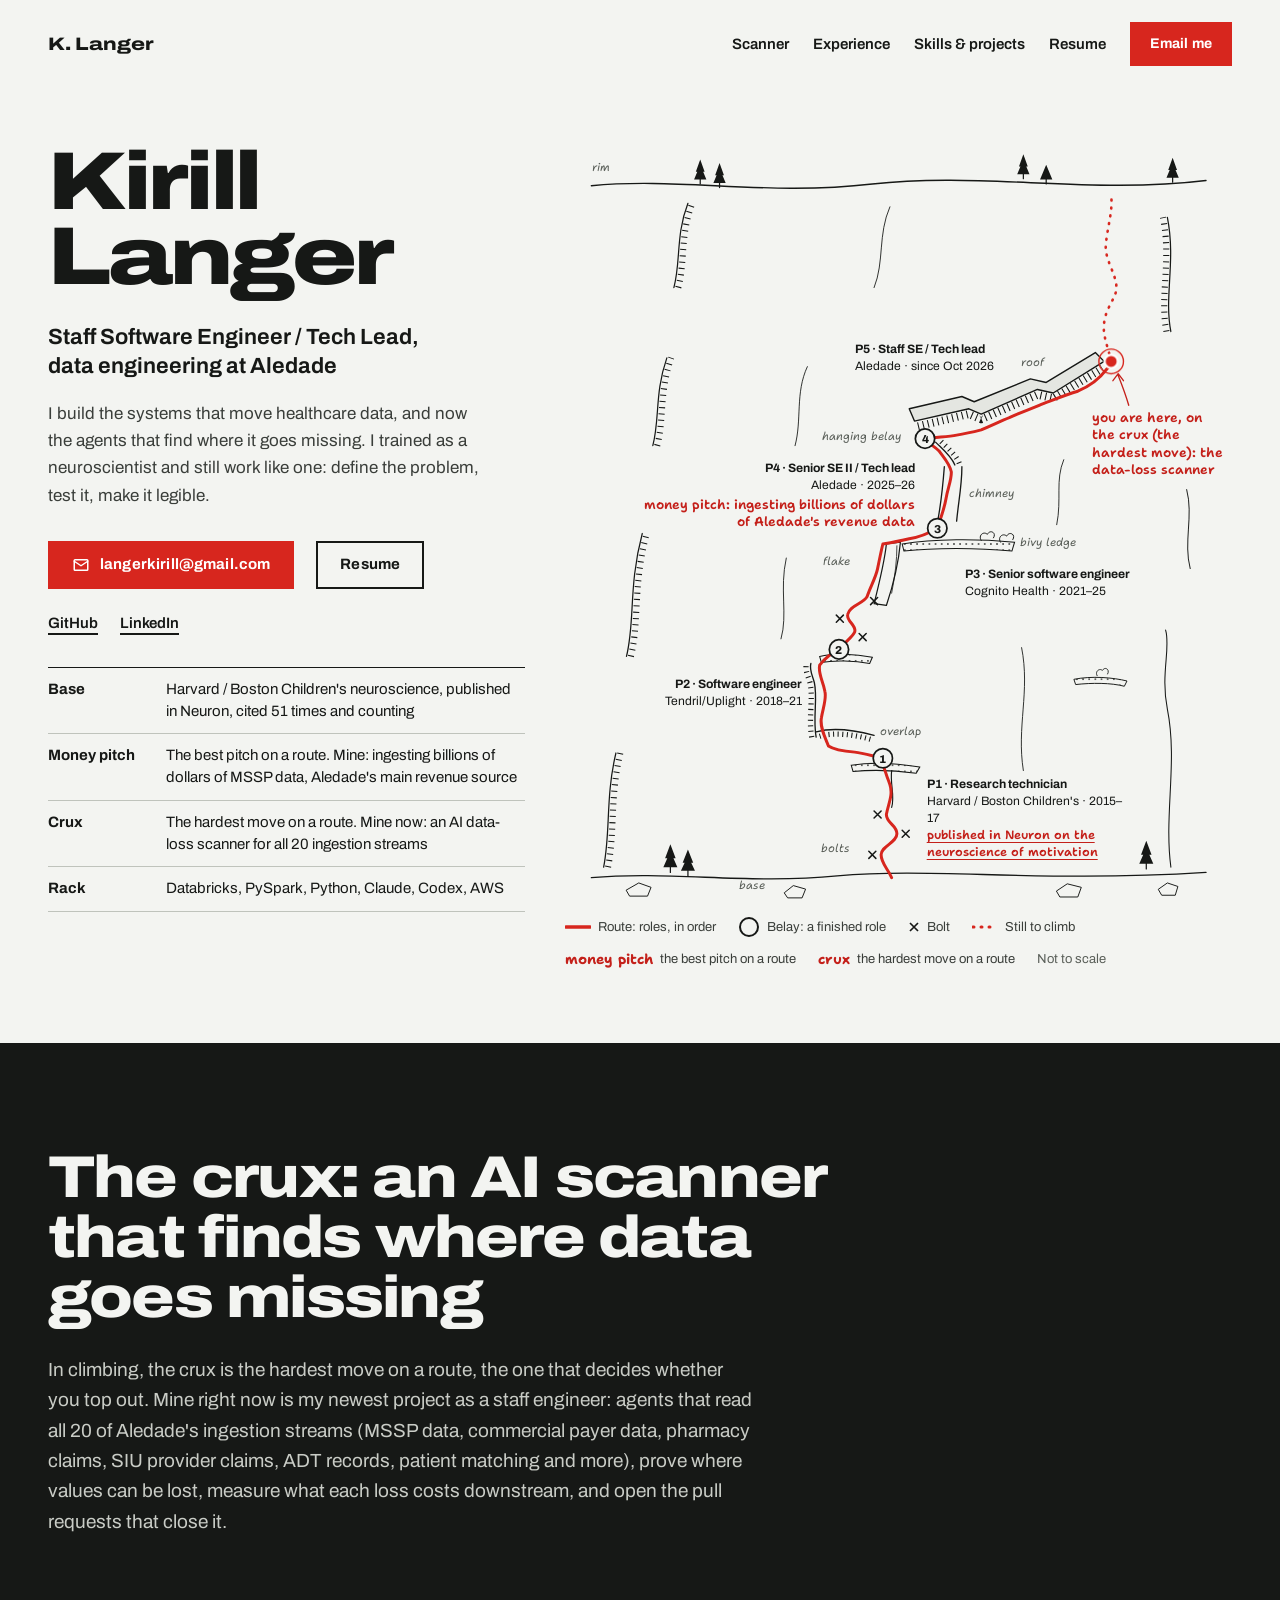
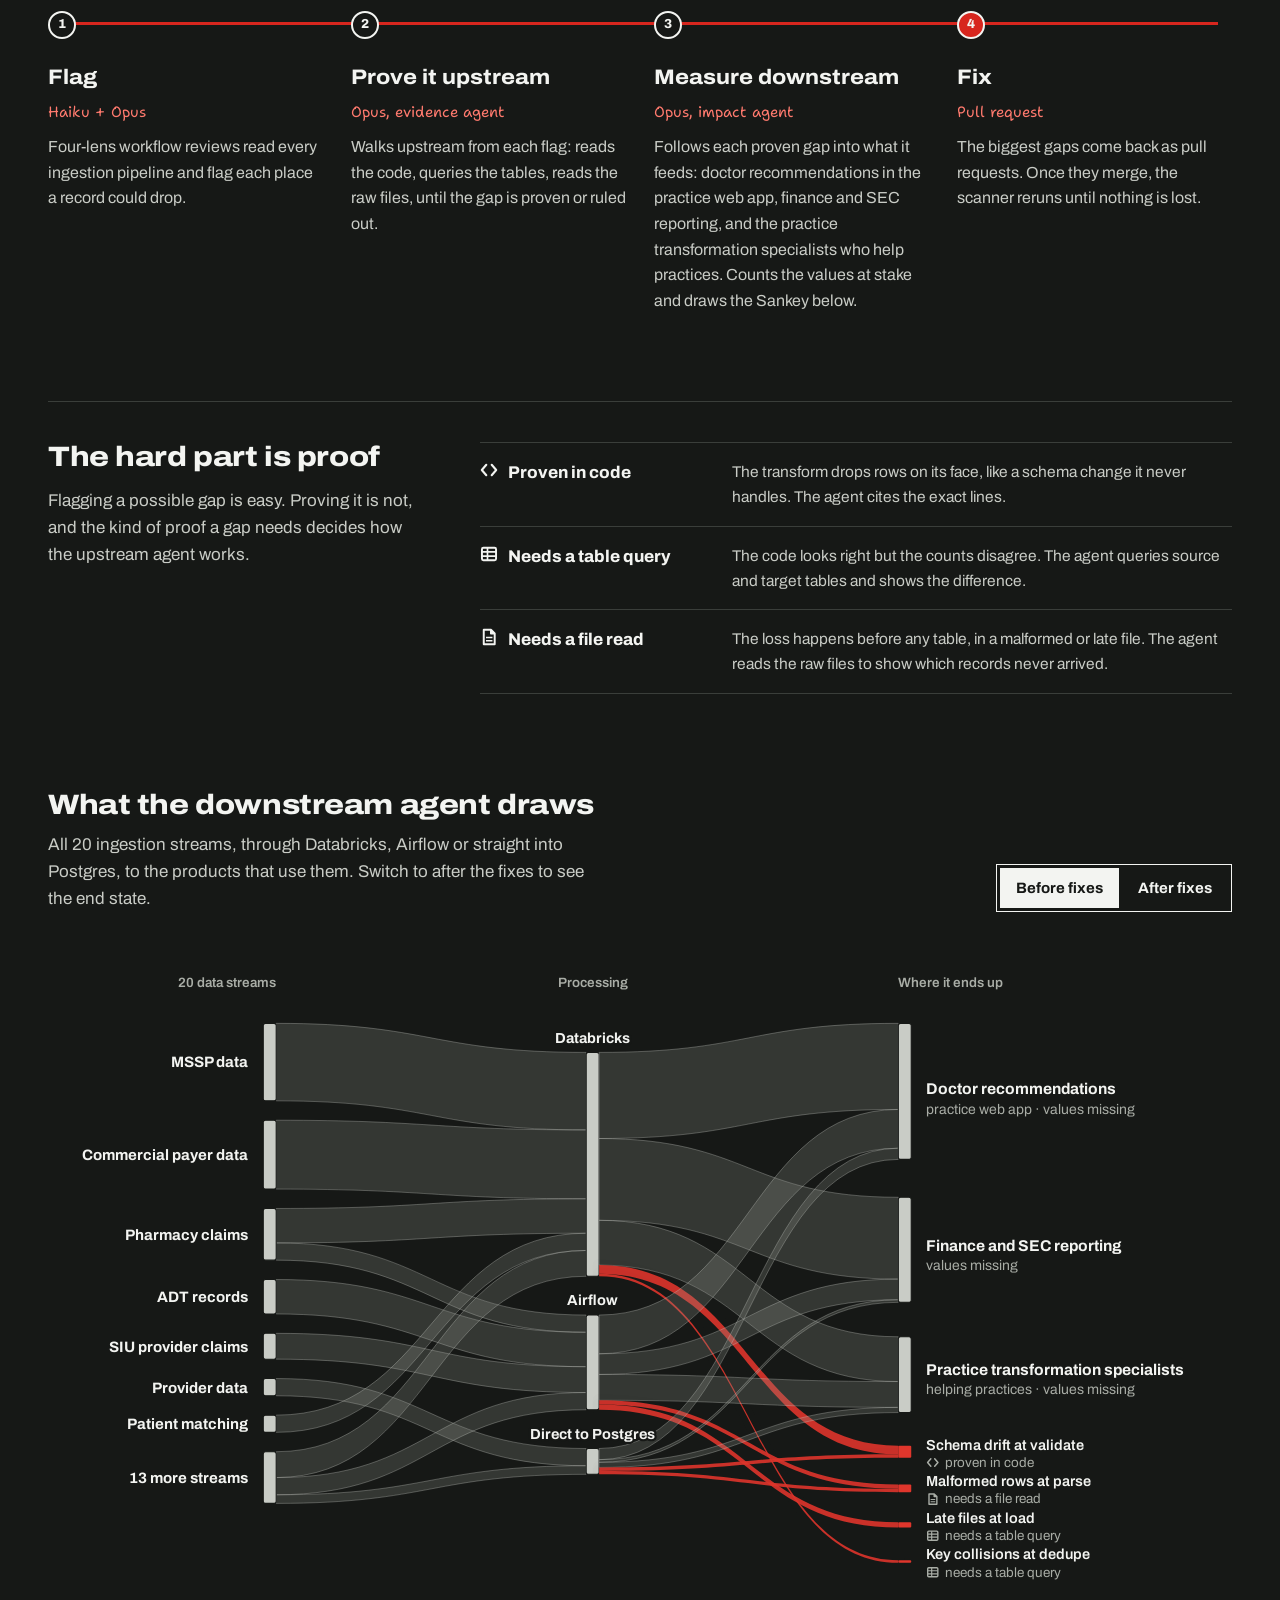
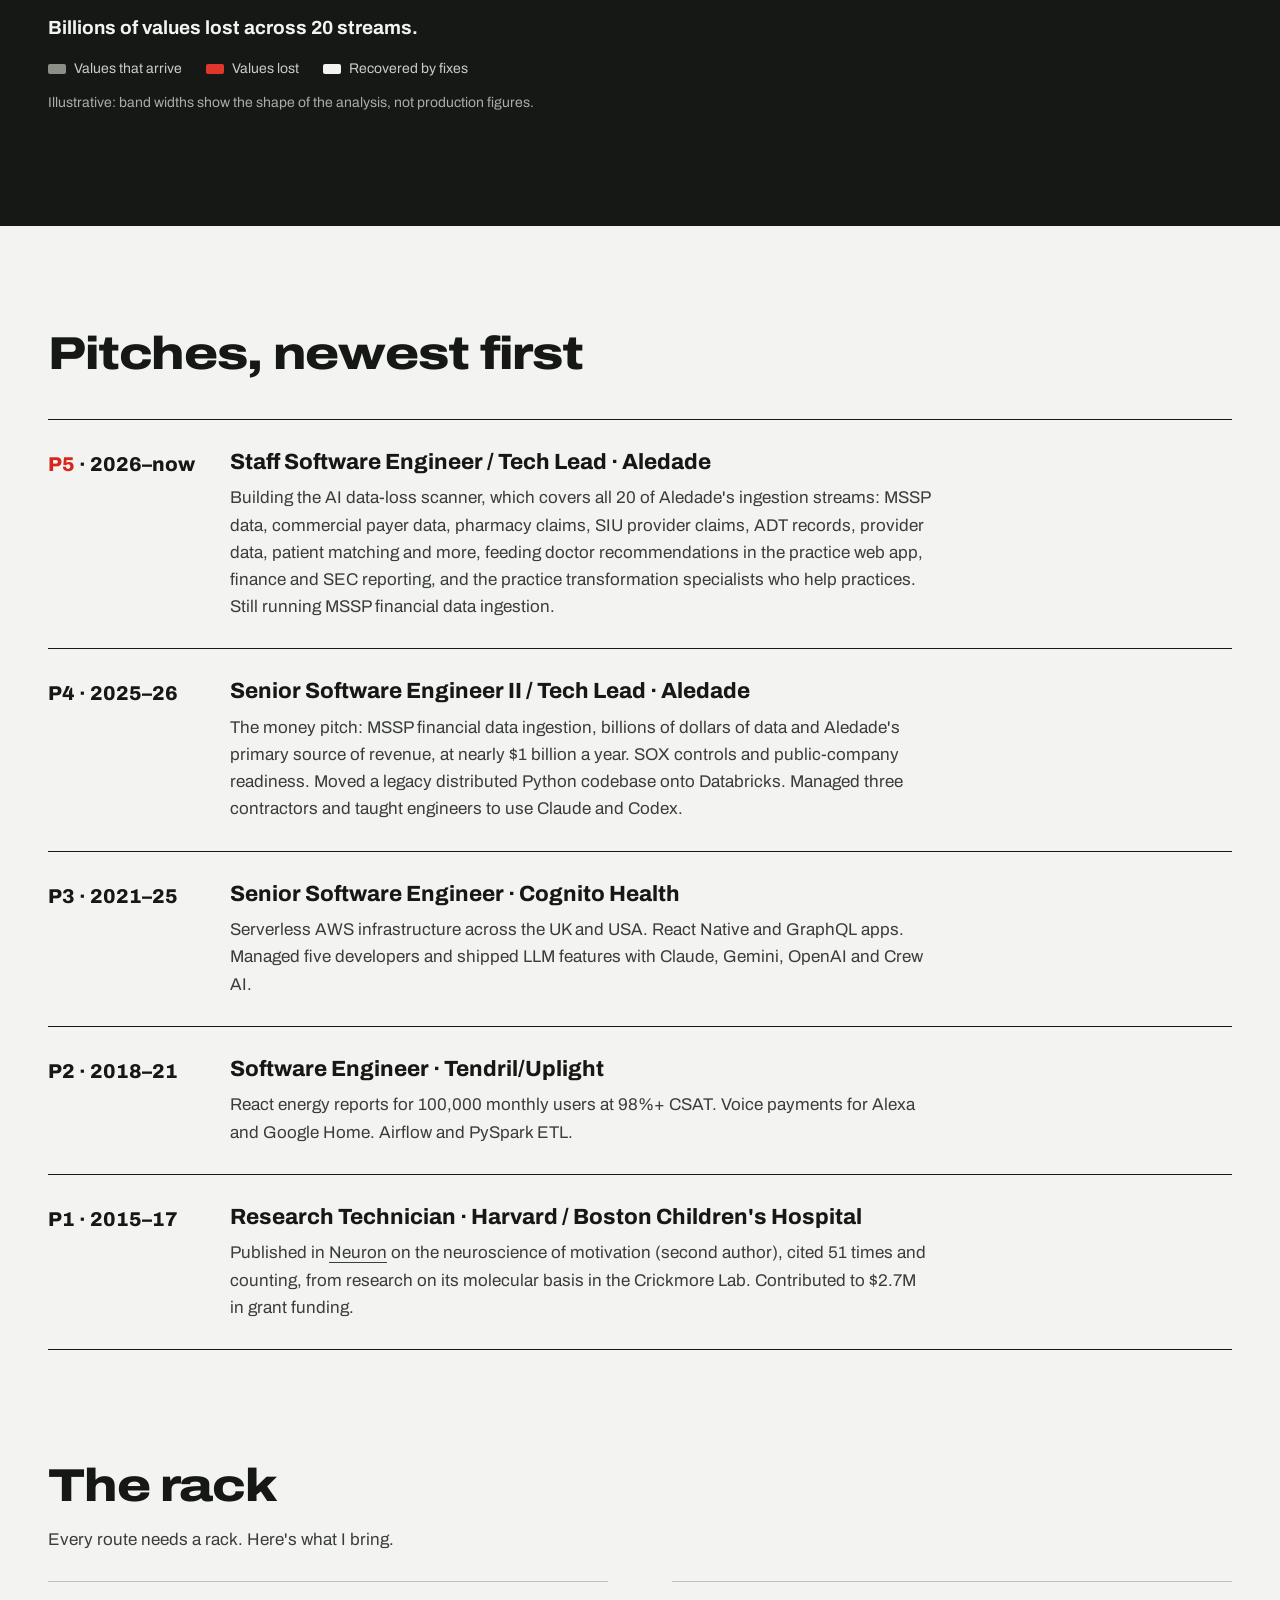
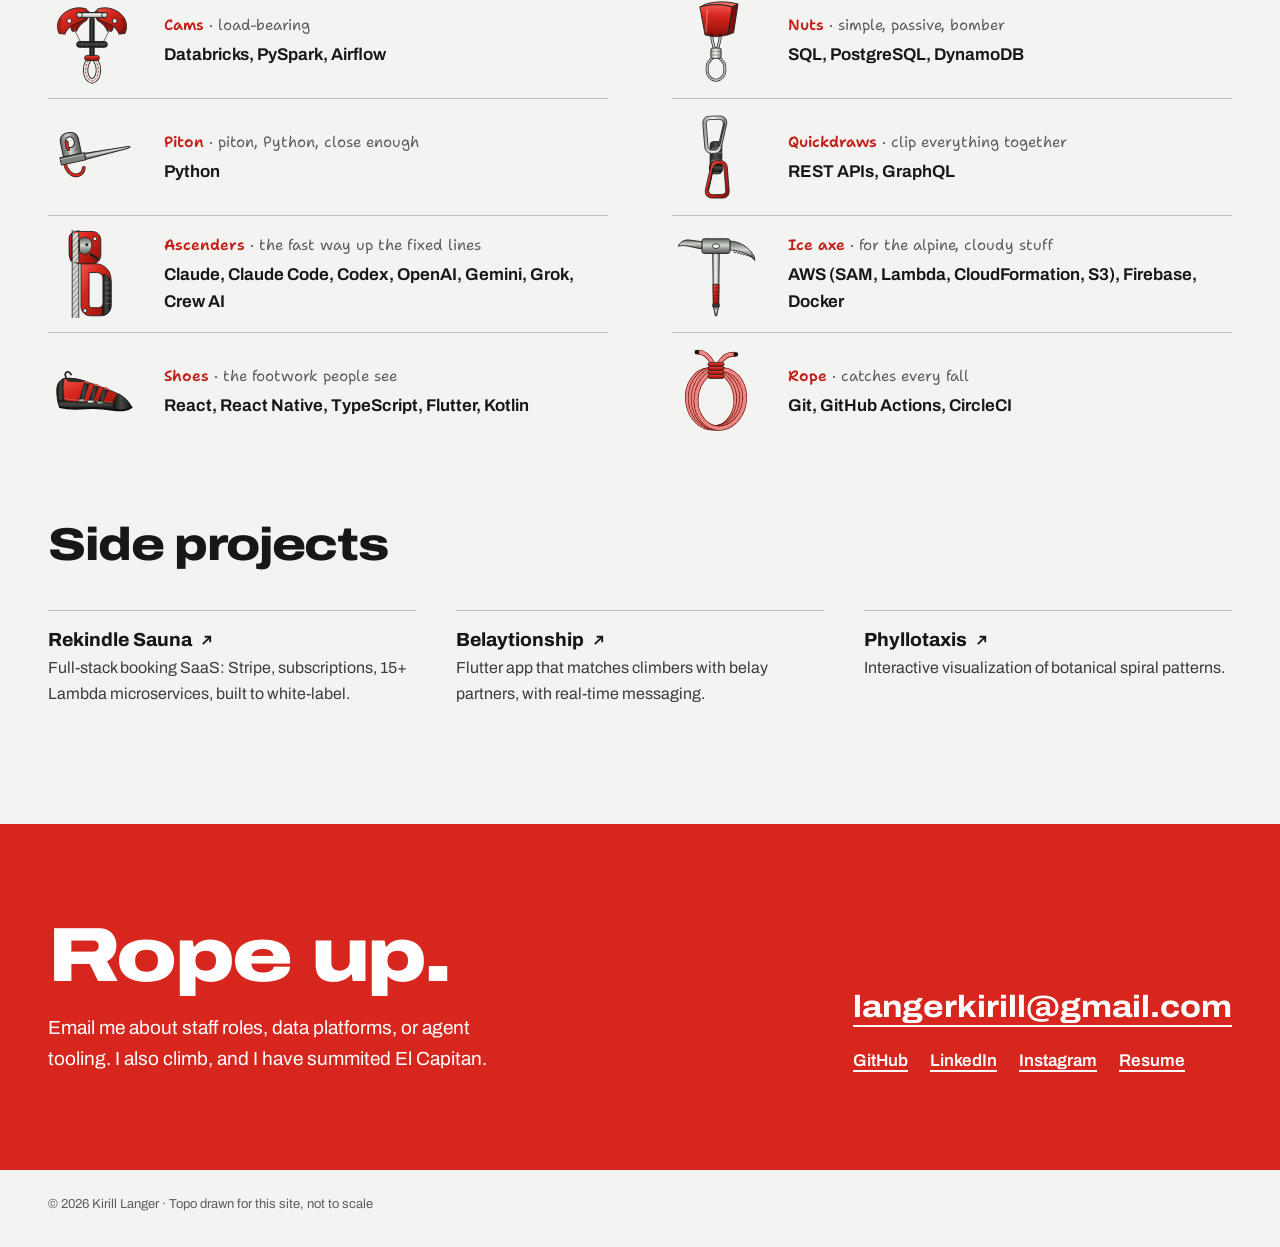
==== commit 977761c3: "Route patient matching through Databricks in the Sankey Co-Authored-By: Claude Opus 5.5 <noreply@ant" ====
--- a/index.html
+++ b/index.html
@@ -257,8 +257,8 @@
           </div>
         </div>
         <div class="sk-body">
-          <svg class="sk-svg sk-desk" viewBox="0 0 1100 599" role="img" aria-label="Sankey of Aledade's 20 ingestion streams, including MSSP data, commercial payer data, pharmacy claims, ADT records, SIU provider claims, provider data and patient matching, flowing through three processing paths, Databricks, Airflow and direct to Postgres, which come together in doctor recommendations in the practice web app, finance and SEC reporting, and the practice transformation specialists who help practices. Before fixes, values are lost to schema drift, malformed rows, late files and key collisions. After fixes every value arrives. Widths are illustrative."><g font-size="12.5" fill="#A9ADA6" font-weight="600"><text x="212" y="36" text-anchor="end">20 data streams</text><text x="506" y="36" text-anchor="middle">Processing</text><text x="790" y="36">Where it ends up</text></g><path class="sk-link" d="M212 70 C356 70 356 97 500 97 L500 169 C356 169 356 142 212 142 Z" fill="#8A9088" fill-opacity=".26" stroke="#C9CCC6" stroke-opacity=".38" stroke-width=".8" data-tip="MSSP data|flows into Databricks" tabindex="0"></path><path class="sk-link" d="M212 160 C356 160 356 169 500 169 L500 233 C356 233 356 224 212 224 Z" fill="#8A9088" fill-opacity=".26" stroke="#C9CCC6" stroke-opacity=".38" stroke-width=".8" data-tip="Commercial payer data|flows into Databricks" tabindex="0"></path><path class="sk-link" d="M212 242 C356 242 356 233 500 233 L500 265 C356 265 356 274 212 274 Z" fill="#8A9088" fill-opacity=".26" stroke="#C9CCC6" stroke-opacity=".38" stroke-width=".8" data-tip="Pharmacy claims|flows into Databricks" tabindex="0"></path><path class="sk-link" d="M212 274 C356 274 356 325 500 325 L500 341 C356 341 356 290 212 290 Z" fill="#8A9088" fill-opacity=".26" stroke="#C9CCC6" stroke-opacity=".38" stroke-width=".8" data-tip="Pharmacy claims|flows into Airflow" tabindex="0"></path><path class="sk-link" d="M212 308 C356 308 356 341 500 341 L500 373 C356 373 356 340 212 340 Z" fill="#8A9088" fill-opacity=".26" stroke="#C9CCC6" stroke-opacity=".38" stroke-width=".8" data-tip="ADT records|flows into Airflow" tabindex="0"></path><path class="sk-link" d="M212 358 C356 358 356 373 500 373 L500 397 C356 397 356 382 212 382 Z" fill="#8A9088" fill-opacity=".26" stroke="#C9CCC6" stroke-opacity=".38" stroke-width=".8" data-tip="SIU provider claims|flows into Airflow" tabindex="0"></path><path class="sk-link" d="M212 400 C356 400 356 449 500 449 L500 465 C356 465 356 416 212 416 Z" fill="#8A9088" fill-opacity=".26" stroke="#C9CCC6" stroke-opacity=".38" stroke-width=".8" data-tip="Provider data|flows into Direct to Postgres" tabindex="0"></path><path class="sk-link" d="M212 434 C356 434 356 465 500 465 L500 481 C356 481 356 450 212 450 Z" fill="#8A9088" fill-opacity=".26" stroke="#C9CCC6" stroke-opacity=".38" stroke-width=".8" data-tip="Patient matching|flows into Direct to Postgres" tabindex="0"></path><path class="sk-link" d="M212 468 C356 468 356 265 500 265 L500 289 C356 289 356 492 212 492 Z" fill="#8A9088" fill-opacity=".26" stroke="#C9CCC6" stroke-opacity=".38" stroke-width=".8" data-tip="13 more streams|flows into Databricks" tabindex="0"></path><path class="sk-link" d="M212 492 C356 492 356 397 500 397 L500 413 C356 413 356 508 212 508 Z" fill="#8A9088" fill-opacity=".26" stroke="#C9CCC6" stroke-opacity=".38" stroke-width=".8" data-tip="13 more streams|flows into Airflow" tabindex="0"></path><path class="sk-link" d="M212 508 C356 508 356 481 500 481 L500 489 C356 489 356 516 212 516 Z" fill="#8A9088" fill-opacity=".26" stroke="#C9CCC6" stroke-opacity=".38" stroke-width=".8" data-tip="13 more streams|flows into Direct to Postgres" tabindex="0"></path><rect x="200" y="70" width="12" height="72" fill="#C9CCC6" stroke="#161816" stroke-width="1" rx="2"></rect><rect x="200" y="160" width="12" height="64" fill="#C9CCC6" stroke="#161816" stroke-width="1" rx="2"></rect><rect x="200" y="242" width="12" height="48" fill="#C9CCC6" stroke="#161816" stroke-width="1" rx="2"></rect><rect x="200" y="308" width="12" height="32" fill="#C9CCC6" stroke="#161816" stroke-width="1" rx="2"></rect><rect x="200" y="358" width="12" height="24" fill="#C9CCC6" stroke="#161816" stroke-width="1" rx="2"></rect><rect x="200" y="400" width="12" height="16" fill="#C9CCC6" stroke="#161816" stroke-width="1" rx="2"></rect><rect x="200" y="434" width="12" height="16" fill="#C9CCC6" stroke="#161816" stroke-width="1" rx="2"></rect><rect x="200" y="468" width="12" height="48" fill="#C9CCC6" stroke="#161816" stroke-width="1" rx="2"></rect><rect x="500" y="97" width="12" height="192" fill="#C9CCC6" stroke="#161816" stroke-width="1" rx="2"></rect><rect x="500" y="325" width="12" height="88" fill="#C9CCC6" stroke="#161816" stroke-width="1" rx="2"></rect><rect x="500" y="449" width="12" height="40" fill="#C9CCC6" stroke="#161816" stroke-width="1" rx="2"></rect><text x="186" y="111" text-anchor="end" font-size="14" font-weight="700" fill="#F3F4F1">MSSP data</text><text x="186" y="197" text-anchor="end" font-size="14" font-weight="700" fill="#F3F4F1">Commercial payer data</text><text x="186" y="271" text-anchor="end" font-size="14" font-weight="700" fill="#F3F4F1">Pharmacy claims</text><text x="186" y="329" text-anchor="end" font-size="14" font-weight="700" fill="#F3F4F1">ADT records</text><text x="186" y="375" text-anchor="end" font-size="14" font-weight="700" fill="#F3F4F1">SIU provider claims</text><text x="186" y="413" text-anchor="end" font-size="14" font-weight="700" fill="#F3F4F1">Provider data</text><text x="186" y="447" text-anchor="end" font-size="14" font-weight="700" fill="#F3F4F1">Patient matching</text><text x="186" y="497" text-anchor="end" font-size="14" font-weight="700" fill="#F3F4F1">13 more streams</text><g class="sk-state sk-before"><path class="sk-link" d="M512 97 C651 97 651 70 790 70 L790 142 C651 142 651 169 512 169 Z" fill="#8A9088" fill-opacity=".26" stroke="#C9CCC6" stroke-opacity=".38" stroke-width=".8" data-tip="Doctor recommendations|values arriving from Databricks" tabindex="0"></path><path class="sk-link" d="M512 169 C651 169 651 233.2 790 233.2 L790 305.2 C651 305.2 651 241 512 241 Z" fill="#8A9088" fill-opacity=".26" stroke="#C9CCC6" stroke-opacity=".38" stroke-width=".8" data-tip="Finance and SEC reporting|values arriving from Databricks" tabindex="0"></path><path class="sk-link" d="M512 241 C651 241 651 361.2 790 361.2 L790 398.8 C651 398.8 651 278.6 512 278.6 Z" fill="#8A9088" fill-opacity=".26" stroke="#C9CCC6" stroke-opacity=".38" stroke-width=".8" data-tip="Practice transformation specialists|values arriving from Databricks" tabindex="0"></path><path class="sk-link sk-loss" d="M512 278.6 C651 278.6 651 462.4 790 462.4 L790 470.4 C651 470.4 651 286.6 512 286.6 Z" fill="#E0362C" fill-opacity=".9" data-tip="Lost to schema drift|Databricks, at validate; proven in code" tabindex="0"></path><path class="sk-link sk-loss" d="M512 286.6 C651 286.6 651 568.8 790 568.8 L790 571.2 C651 571.2 651 289 512 289 Z" fill="#E0362C" fill-opacity=".9" data-tip="Lost to key collisions|Databricks, at dedupe; needs a table query" tabindex="0"></path><path class="sk-link" d="M512 325 C651 325 651 142 790 142 L790 178 C651 178 651 361 512 361 Z" fill="#8A9088" fill-opacity=".26" stroke="#C9CCC6" stroke-opacity=".38" stroke-width=".8" data-tip="Doctor recommendations|values arriving from Airflow" tabindex="0"></path><path class="sk-link" d="M512 361 C651 361 651 305.2 790 305.2 L790 324.4 C651 324.4 651 380.2 512 380.2 Z" fill="#8A9088" fill-opacity=".26" stroke="#C9CCC6" stroke-opacity=".38" stroke-width=".8" data-tip="Finance and SEC reporting|values arriving from Airflow" tabindex="0"></path><path class="sk-link" d="M512 380.2 C651 380.2 651 398.8 790 398.8 L790 422.8 C651 422.8 651 404.2 512 404.2 Z" fill="#8A9088" fill-opacity=".26" stroke="#C9CCC6" stroke-opacity=".38" stroke-width=".8" data-tip="Practice transformation specialists|values arriving from Airflow" tabindex="0"></path><path class="sk-link sk-loss" d="M512 404.2 C651 404.2 651 498.4 790 498.4 L790 502.4 C651 502.4 651 408.2 512 408.2 Z" fill="#E0362C" fill-opacity=".9" data-tip="Lost to malformed rows|Airflow, at parse; needs a file read" tabindex="0"></path><path class="sk-link sk-loss" d="M512 408.2 C651 408.2 651 533.6 790 533.6 L790 538.4 C651 538.4 651 413 512 413 Z" fill="#E0362C" fill-opacity=".9" data-tip="Lost to late files|Airflow, at load; needs a table query" tabindex="0"></path><path class="sk-link" d="M512 449 C651 449 651 178 790 178 L790 198 C651 198 651 469 512 469 Z" fill="#8A9088" fill-opacity=".26" stroke="#C9CCC6" stroke-opacity=".38" stroke-width=".8" data-tip="Doctor recommendations|values arriving from Direct to Postgres" tabindex="0"></path><path class="sk-link" d="M512 469 C651 469 651 324.4 790 324.4 L790 329.2 C651 329.2 651 473.8 512 473.8 Z" fill="#8A9088" fill-opacity=".26" stroke="#C9CCC6" stroke-opacity=".38" stroke-width=".8" data-tip="Finance and SEC reporting|values arriving from Direct to Postgres" tabindex="0"></path><path class="sk-link" d="M512 473.8 C651 473.8 651 422.8 790 422.8 L790 431.6 C651 431.6 651 482.6 512 482.6 Z" fill="#8A9088" fill-opacity=".26" stroke="#C9CCC6" stroke-opacity=".38" stroke-width=".8" data-tip="Practice transformation specialists|values arriving from Direct to Postgres" tabindex="0"></path><path class="sk-link sk-loss" d="M512 482.6 C651 482.6 651 470.4 790 470.4 L790 473.6 C651 473.6 651 485.8 512 485.8 Z" fill="#E0362C" fill-opacity=".9" data-tip="Lost to schema drift|Direct to Postgres, at validate; proven in code" tabindex="0"></path><path class="sk-link sk-loss" d="M512 485.8 C651 485.8 651 502.4 790 502.4 L790 505.6 C651 505.6 651 489 512 489 Z" fill="#E0362C" fill-opacity=".9" data-tip="Lost to malformed rows|Direct to Postgres, at parse; needs a file read" tabindex="0"></path><rect x="790" y="70" width="12" height="128" fill="#C9CCC6" stroke="#161816" stroke-width="1" rx="2"></rect><rect x="790" y="233.2" width="12" height="96" fill="#C9CCC6" stroke="#161816" stroke-width="1" rx="2"></rect><rect x="790" y="361.2" width="12" height="70.4" fill="#C9CCC6" stroke="#161816" stroke-width="1" rx="2"></rect><rect x="790" y="462.4" width="12" height="11.2" fill="#E0362C" rx="1"></rect><rect x="790" y="498.4" width="12" height="7.2" fill="#E0362C" rx="1"></rect><rect x="790" y="533.6" width="12" height="4.8" fill="#E0362C" rx="1"></rect><rect x="790" y="568.8" width="12" height="2.4" fill="#E0362C" rx="1"></rect><text x="816" y="136.6" font-size="14.5" font-weight="700" fill="#F3F4F1">Doctor recommendations</text><text x="816" y="154.6" font-size="13" fill="#A9ADA6">practice web app · values missing</text><text x="816" y="282.2" font-size="14.5" font-weight="700" fill="#F3F4F1">Finance and SEC reporting</text><text x="816" y="300.2" font-size="13" fill="#A9ADA6">values missing</text><text x="816" y="396.6" font-size="14.5" font-weight="700" fill="#F3F4F1">Practice transformation specialists</text><text x="816" y="414.6" font-size="13" fill="#A9ADA6">helping practices · values missing</text><text x="816" y="466" font-size="13.5" font-weight="600" fill="#F3F4F1">Schema drift at validate</text><use href="#sk-ic-code" x="816" y="472" width="12" height="12"></use><text x="833" y="482" font-size="12.5" fill="#A9ADA6">proven in code</text><text x="816" y="500" font-size="13.5" font-weight="600" fill="#F3F4F1">Malformed rows at parse</text><use href="#sk-ic-file" x="816" y="506" width="12" height="12"></use><text x="833" y="516" font-size="12.5" fill="#A9ADA6">needs a file read</text><text x="816" y="534" font-size="13.5" font-weight="600" fill="#F3F4F1">Late files at load</text><use href="#sk-ic-query" x="816" y="540" width="12" height="12"></use><text x="833" y="550" font-size="12.5" fill="#A9ADA6">needs a table query</text><text x="816" y="568" font-size="13.5" font-weight="600" fill="#F3F4F1">Key collisions at dedupe</text><use href="#sk-ic-query" x="816" y="574" width="12" height="12"></use><text x="833" y="584" font-size="12.5" fill="#A9ADA6">needs a table query</text></g><g class="sk-state sk-after"><path class="sk-link" d="M512 97 C651 97 651 70 790 70 L790 142 C651 142 651 169 512 169 Z" fill="#8A9088" fill-opacity=".26" stroke="#C9CCC6" stroke-opacity=".38" stroke-width=".8" data-tip="Doctor recommendations|values arriving from Databricks" tabindex="0"></path><path class="sk-link sk-rec" d="M512 169 C651 169 651 198 790 198 L790 202 C651 202 651 173 512 173 Z" fill="#F3F4F1" fill-opacity=".9" data-tip="Recovered|Databricks fixes now land in the practice web app" tabindex="0"></path><path class="sk-link" d="M512 173 C651 173 651 233.2 790 233.2 L790 305.2 C651 305.2 651 245 512 245 Z" fill="#8A9088" fill-opacity=".26" stroke="#C9CCC6" stroke-opacity=".38" stroke-width=".8" data-tip="Finance and SEC reporting|values arriving from Databricks" tabindex="0"></path><path class="sk-link sk-rec" d="M512 245 C651 245 651 329.2 790 329.2 L790 333.2 C651 333.2 651 249 512 249 Z" fill="#F3F4F1" fill-opacity=".9" data-tip="Recovered|Databricks fixes now land in finance reports and SEC filings" tabindex="0"></path><path class="sk-link" d="M512 249 C651 249 651 361.2 790 361.2 L790 398.8 C651 398.8 651 286.6 512 286.6 Z" fill="#8A9088" fill-opacity=".26" stroke="#C9CCC6" stroke-opacity=".38" stroke-width=".8" data-tip="Practice transformation specialists|values arriving from Databricks" tabindex="0"></path><path class="sk-link sk-rec" d="M512 286.6 C651 286.6 651 431.6 790 431.6 L790 434 C651 434 651 289 512 289 Z" fill="#F3F4F1" fill-opacity=".9" data-tip="Recovered|Databricks fixes now land in the practice transformation team" tabindex="0"></path><path class="sk-link" d="M512 325 C651 325 651 142 790 142 L790 178 C651 178 651 361 512 361 Z" fill="#8A9088" fill-opacity=".26" stroke="#C9CCC6" stroke-opacity=".38" stroke-width=".8" data-tip="Doctor recommendations|values arriving from Airflow" tabindex="0"></path><path class="sk-link sk-rec" d="M512 361 C651 361 651 202 790 202 L790 206 C651 206 651 365 512 365 Z" fill="#F3F4F1" fill-opacity=".9" data-tip="Recovered|Airflow fixes now land in the practice web app" tabindex="0"></path><path class="sk-link" d="M512 365 C651 365 651 305.2 790 305.2 L790 324.4 C651 324.4 651 384.2 512 384.2 Z" fill="#8A9088" fill-opacity=".26" stroke="#C9CCC6" stroke-opacity=".38" stroke-width=".8" data-tip="Finance and SEC reporting|values arriving from Airflow" tabindex="0"></path><path class="sk-link sk-rec" d="M512 384.2 C651 384.2 651 333.2 790 333.2 L790 335.6 C651 335.6 651 386.6 512 386.6 Z" fill="#F3F4F1" fill-opacity=".9" data-tip="Recovered|Airflow fixes now land in finance reports and SEC filings" tabindex="0"></path><path class="sk-link" d="M512 386.6 C651 386.6 651 398.8 790 398.8 L790 422.8 C651 422.8 651 410.6 512 410.6 Z" fill="#8A9088" fill-opacity=".26" stroke="#C9CCC6" stroke-opacity=".38" stroke-width=".8" data-tip="Practice transformation specialists|values arriving from Airflow" tabindex="0"></path><path class="sk-link sk-rec" d="M512 410.6 C651 410.6 651 434 790 434 L790 436.4 C651 436.4 651 413 512 413 Z" fill="#F3F4F1" fill-opacity=".9" data-tip="Recovered|Airflow fixes now land in the practice transformation team" tabindex="0"></path><path class="sk-link" d="M512 449 C651 449 651 178 790 178 L790 198 C651 198 651 469 512 469 Z" fill="#8A9088" fill-opacity=".26" stroke="#C9CCC6" stroke-opacity=".38" stroke-width=".8" data-tip="Doctor recommendations|values arriving from Direct to Postgres" tabindex="0"></path><path class="sk-link sk-rec" d="M512 469 C651 469 651 206 790 206 L790 209.2 C651 209.2 651 472.2 512 472.2 Z" fill="#F3F4F1" fill-opacity=".9" data-tip="Recovered|Direct to Postgres fixes now land in the practice web app" tabindex="0"></path><path class="sk-link" d="M512 472.2 C651 472.2 651 324.4 790 324.4 L790 329.2 C651 329.2 651 477 512 477 Z" fill="#8A9088" fill-opacity=".26" stroke="#C9CCC6" stroke-opacity=".38" stroke-width=".8" data-tip="Finance and SEC reporting|values arriving from Direct to Postgres" tabindex="0"></path><path class="sk-link sk-rec" d="M512 477 C651 477 651 335.6 790 335.6 L790 337.2 C651 337.2 651 478.6 512 478.6 Z" fill="#F3F4F1" fill-opacity=".9" data-tip="Recovered|Direct to Postgres fixes now land in finance reports and SEC filings" tabindex="0"></path><path class="sk-link" d="M512 478.6 C651 478.6 651 422.8 790 422.8 L790 431.6 C651 431.6 651 487.4 512 487.4 Z" fill="#8A9088" fill-opacity=".26" stroke="#C9CCC6" stroke-opacity=".38" stroke-width=".8" data-tip="Practice transformation specialists|values arriving from Direct to Postgres" tabindex="0"></path><path class="sk-link sk-rec" d="M512 487.4 C651 487.4 651 436.4 790 436.4 L790 438 C651 438 651 489 512 489 Z" fill="#F3F4F1" fill-opacity=".9" data-tip="Recovered|Direct to Postgres fixes now land in the practice transformation team" tabindex="0"></path><rect x="790" y="70" width="12" height="128" fill="#C9CCC6" stroke="#161816" stroke-width="1" rx="2"></rect><rect x="790" y="198" width="12" height="11.2" fill="#F3F4F1" rx="1"></rect><rect x="790" y="233.2" width="12" height="96" fill="#C9CCC6" stroke="#161816" stroke-width="1" rx="2"></rect><rect x="790" y="329.2" width="12" height="8" fill="#F3F4F1" rx="1"></rect><rect x="790" y="361.2" width="12" height="70.4" fill="#C9CCC6" stroke="#161816" stroke-width="1" rx="2"></rect><rect x="790" y="431.6" width="12" height="6.4" fill="#F3F4F1" rx="1"></rect><rect x="790" y="467" width="12" height="2" fill="#A9ADA6" rx="1"></rect><rect x="790" y="501" width="12" height="2" fill="#A9ADA6" rx="1"></rect><rect x="790" y="535" width="12" height="2" fill="#A9ADA6" rx="1"></rect><rect x="790" y="569" width="12" height="2" fill="#A9ADA6" rx="1"></rect><text x="816" y="136.6" font-size="14.5" font-weight="700" fill="#F3F4F1">Doctor recommendations</text><text x="816" y="154.6" font-size="13" fill="#A9ADA6">practice web app · every value arrives</text><text x="816" y="282.2" font-size="14.5" font-weight="700" fill="#F3F4F1">Finance and SEC reporting</text><text x="816" y="300.2" font-size="13" fill="#A9ADA6">every value arrives</text><text x="816" y="396.6" font-size="14.5" font-weight="700" fill="#F3F4F1">Practice transformation specialists</text><text x="816" y="414.6" font-size="13" fill="#A9ADA6">helping practices · every value arrives</text><text x="816" y="466" font-size="13.5" font-weight="600" fill="#F3F4F1">Schema drift · fixed</text><use href="#sk-ic-code" x="816" y="472" width="12" height="12"></use><text x="833" y="482" font-size="12.5" fill="#A9ADA6">proven in code</text><text x="816" y="500" font-size="13.5" font-weight="600" fill="#F3F4F1">Malformed rows · fixed</text><use href="#sk-ic-file" x="816" y="506" width="12" height="12"></use><text x="833" y="516" font-size="12.5" fill="#A9ADA6">needs a file read</text><text x="816" y="534" font-size="13.5" font-weight="600" fill="#F3F4F1">Late files · fixed</text><use href="#sk-ic-query" x="816" y="540" width="12" height="12"></use><text x="833" y="550" font-size="12.5" fill="#A9ADA6">needs a table query</text><text x="816" y="568" font-size="13.5" font-weight="600" fill="#F3F4F1">Key collisions · fixed</text><use href="#sk-ic-query" x="816" y="574" width="12" height="12"></use><text x="833" y="584" font-size="12.5" fill="#A9ADA6">needs a table query</text></g><text x="506" y="88" text-anchor="middle" font-size="13.5" font-weight="700" fill="#F3F4F1" stroke="#161816" stroke-width="4" stroke-linejoin="round" paint-order="stroke">Databricks</text><text x="506" y="316" text-anchor="middle" font-size="13.5" font-weight="700" fill="#F3F4F1" stroke="#161816" stroke-width="4" stroke-linejoin="round" paint-order="stroke">Airflow</text><text x="506" y="440" text-anchor="middle" font-size="13.5" font-weight="700" fill="#F3F4F1" stroke="#161816" stroke-width="4" stroke-linejoin="round" paint-order="stroke">Direct to Postgres</text></svg>
-          <svg class="sk-svg sk-mob" viewBox="0 0 360 446" role="img" aria-label="Sankey of Aledade's 20 ingestion streams, including MSSP data, commercial payer data, pharmacy claims, ADT records, SIU provider claims, provider data and patient matching, flowing through three processing paths, Databricks, Airflow and direct to Postgres, which come together in doctor recommendations in the practice web app, finance and SEC reporting, and the practice transformation specialists who help practices. Before fixes, values are lost to schema drift, malformed rows, late files and key collisions. After fixes every value arrives. Widths are illustrative."><path class="sk-link" d="M46 44 C109 44 109 60 172 60 L172 118.5 C109 118.5 109 102.5 46 102.5 Z" fill="#8A9088" fill-opacity=".26" stroke="#C9CCC6" stroke-opacity=".38" stroke-width=".8" data-tip="MSSP data|flows into Databricks" tabindex="0"></path><path class="sk-link" d="M46 114.5 C109 114.5 109 118.5 172 118.5 L172 170.5 C109 170.5 109 166.5 46 166.5 Z" fill="#8A9088" fill-opacity=".26" stroke="#C9CCC6" stroke-opacity=".38" stroke-width=".8" data-tip="Commercial payer data|flows into Databricks" tabindex="0"></path><path class="sk-link" d="M46 178.5 C109 178.5 109 170.5 172 170.5 L172 196.5 C109 196.5 109 204.5 46 204.5 Z" fill="#8A9088" fill-opacity=".26" stroke="#C9CCC6" stroke-opacity=".38" stroke-width=".8" data-tip="Pharmacy claims|flows into Databricks" tabindex="0"></path><path class="sk-link" d="M46 204.5 C109 204.5 109 242 172 242 L172 255 C109 255 109 217.5 46 217.5 Z" fill="#8A9088" fill-opacity=".26" stroke="#C9CCC6" stroke-opacity=".38" stroke-width=".8" data-tip="Pharmacy claims|flows into Airflow" tabindex="0"></path><path class="sk-link" d="M46 229.5 C109 229.5 109 255 172 255 L172 281 C109 281 109 255.5 46 255.5 Z" fill="#8A9088" fill-opacity=".26" stroke="#C9CCC6" stroke-opacity=".38" stroke-width=".8" data-tip="ADT records|flows into Airflow" tabindex="0"></path><path class="sk-link" d="M46 267.5 C109 267.5 109 281 172 281 L172 300.5 C109 300.5 109 287 46 287 Z" fill="#8A9088" fill-opacity=".26" stroke="#C9CCC6" stroke-opacity=".38" stroke-width=".8" data-tip="SIU provider claims|flows into Airflow" tabindex="0"></path><path class="sk-link" d="M46 299 C109 299 109 339.5 172 339.5 L172 352.5 C109 352.5 109 312 46 312 Z" fill="#8A9088" fill-opacity=".26" stroke="#C9CCC6" stroke-opacity=".38" stroke-width=".8" data-tip="Provider data|flows into Direct to Postgres" tabindex="0"></path><path class="sk-link" d="M46 324 C109 324 109 352.5 172 352.5 L172 365.5 C109 365.5 109 337 46 337 Z" fill="#8A9088" fill-opacity=".26" stroke="#C9CCC6" stroke-opacity=".38" stroke-width=".8" data-tip="Patient matching|flows into Direct to Postgres" tabindex="0"></path><path class="sk-link" d="M46 349 C109 349 109 196.5 172 196.5 L172 216 C109 216 109 368.5 46 368.5 Z" fill="#8A9088" fill-opacity=".26" stroke="#C9CCC6" stroke-opacity=".38" stroke-width=".8" data-tip="13 more streams|flows into Databricks" tabindex="0"></path><path class="sk-link" d="M46 368.5 C109 368.5 109 300.5 172 300.5 L172 313.5 C109 313.5 109 381.5 46 381.5 Z" fill="#8A9088" fill-opacity=".26" stroke="#C9CCC6" stroke-opacity=".38" stroke-width=".8" data-tip="13 more streams|flows into Airflow" tabindex="0"></path><path class="sk-link" d="M46 381.5 C109 381.5 109 365.5 172 365.5 L172 372 C109 372 109 388 46 388 Z" fill="#8A9088" fill-opacity=".26" stroke="#C9CCC6" stroke-opacity=".38" stroke-width=".8" data-tip="13 more streams|flows into Direct to Postgres" tabindex="0"></path><rect x="36" y="44" width="10" height="58.5" fill="#C9CCC6" stroke="#161816" stroke-width="1" rx="2"></rect><rect x="36" y="114.5" width="10" height="52" fill="#C9CCC6" stroke="#161816" stroke-width="1" rx="2"></rect><rect x="36" y="178.5" width="10" height="39" fill="#C9CCC6" stroke="#161816" stroke-width="1" rx="2"></rect><rect x="36" y="229.5" width="10" height="26" fill="#C9CCC6" stroke="#161816" stroke-width="1" rx="2"></rect><rect x="36" y="267.5" width="10" height="19.5" fill="#C9CCC6" stroke="#161816" stroke-width="1" rx="2"></rect><rect x="36" y="299" width="10" height="13" fill="#C9CCC6" stroke="#161816" stroke-width="1" rx="2"></rect><rect x="36" y="324" width="10" height="13" fill="#C9CCC6" stroke="#161816" stroke-width="1" rx="2"></rect><rect x="36" y="349" width="10" height="39" fill="#C9CCC6" stroke="#161816" stroke-width="1" rx="2"></rect><rect x="172" y="60" width="10" height="156" fill="#C9CCC6" stroke="#161816" stroke-width="1" rx="2"></rect><rect x="172" y="242" width="10" height="71.5" fill="#C9CCC6" stroke="#161816" stroke-width="1" rx="2"></rect><rect x="172" y="339.5" width="10" height="32.5" fill="#C9CCC6" stroke="#161816" stroke-width="1" rx="2"></rect><g><circle cx="20" cy="73.25" r="9" fill="#161816" stroke="#F3F4F1" stroke-width="1.6"></circle><text x="20" y="77.25" text-anchor="middle" font-size="11" font-weight="800" fill="#F3F4F1">1</text></g><g><circle cx="20" cy="140.5" r="9" fill="#161816" stroke="#F3F4F1" stroke-width="1.6"></circle><text x="20" y="144.5" text-anchor="middle" font-size="11" font-weight="800" fill="#F3F4F1">2</text></g><g><circle cx="20" cy="198" r="9" fill="#161816" stroke="#F3F4F1" stroke-width="1.6"></circle><text x="20" y="202" text-anchor="middle" font-size="11" font-weight="800" fill="#F3F4F1">3</text></g><g><circle cx="20" cy="242.5" r="9" fill="#161816" stroke="#F3F4F1" stroke-width="1.6"></circle><text x="20" y="246.5" text-anchor="middle" font-size="11" font-weight="800" fill="#F3F4F1">4</text></g><g><circle cx="20" cy="277.25" r="9" fill="#161816" stroke="#F3F4F1" stroke-width="1.6"></circle><text x="20" y="281.25" text-anchor="middle" font-size="11" font-weight="800" fill="#F3F4F1">5</text></g><g><circle cx="20" cy="305.5" r="9" fill="#161816" stroke="#F3F4F1" stroke-width="1.6"></circle><text x="20" y="309.5" text-anchor="middle" font-size="11" font-weight="800" fill="#F3F4F1">6</text></g><g><circle cx="20" cy="330.5" r="9" fill="#161816" stroke="#F3F4F1" stroke-width="1.6"></circle><text x="20" y="334.5" text-anchor="middle" font-size="11" font-weight="800" fill="#F3F4F1">7</text></g><g><circle cx="20" cy="368.5" r="9" fill="#161816" stroke="#F3F4F1" stroke-width="1.6"></circle><text x="20" y="372.5" text-anchor="middle" font-size="11" font-weight="800" fill="#F3F4F1">8</text></g><g class="sk-state sk-before"><path class="sk-link" d="M182 60 C241 60 241 44 300 44 L300 102.5 C241 102.5 241 118.5 182 118.5 Z" fill="#8A9088" fill-opacity=".26" stroke="#C9CCC6" stroke-opacity=".38" stroke-width=".8" data-tip="Doctor recommendations|values arriving from Databricks" tabindex="0"></path><path class="sk-link" d="M182 118.5 C241 118.5 241 171.1 300 171.1 L300 229.6 C241 229.6 241 177 182 177 Z" fill="#8A9088" fill-opacity=".26" stroke="#C9CCC6" stroke-opacity=".38" stroke-width=".8" data-tip="Finance and SEC reporting|values arriving from Databricks" tabindex="0"></path><path class="sk-link" d="M182 177 C241 177 241 269.6 300 269.6 L300 300.15 C241 300.15 241 207.55 182 207.55 Z" fill="#8A9088" fill-opacity=".26" stroke="#C9CCC6" stroke-opacity=".38" stroke-width=".8" data-tip="Practice transformation specialists|values arriving from Databricks" tabindex="0"></path><path class="sk-link sk-loss" d="M182 207.55 C241 207.55 241 349.45 300 349.45 L300 355.95 C241 355.95 241 214.05 182 214.05 Z" fill="#E0362C" fill-opacity=".9" data-tip="Lost to schema drift|Databricks, at validate; proven in code" tabindex="0"></path><path class="sk-link sk-loss" d="M182 214.05 C241 214.05 241 425.02 300 425.02 L300 426.97 C241 426.97 241 216 182 216 Z" fill="#E0362C" fill-opacity=".9" data-tip="Lost to key collisions|Databricks, at dedupe; needs a table query" tabindex="0"></path><path class="sk-link" d="M182 242 C241 242 241 102.5 300 102.5 L300 131.75 C241 131.75 241 271.25 182 271.25 Z" fill="#8A9088" fill-opacity=".26" stroke="#C9CCC6" stroke-opacity=".38" stroke-width=".8" data-tip="Doctor recommendations|values arriving from Airflow" tabindex="0"></path><path class="sk-link" d="M182 271.25 C241 271.25 241 229.6 300 229.6 L300 245.2 C241 245.2 241 286.85 182 286.85 Z" fill="#8A9088" fill-opacity=".26" stroke="#C9CCC6" stroke-opacity=".38" stroke-width=".8" data-tip="Finance and SEC reporting|values arriving from Airflow" tabindex="0"></path><path class="sk-link" d="M182 286.85 C241 286.85 241 300.15 300 300.15 L300 319.65 C241 319.65 241 306.35 182 306.35 Z" fill="#8A9088" fill-opacity=".26" stroke="#C9CCC6" stroke-opacity=".38" stroke-width=".8" data-tip="Practice transformation specialists|values arriving from Airflow" tabindex="0"></path><path class="sk-link sk-loss" d="M182 306.35 C241 306.35 241 375.07 300 375.07 L300 378.32 C241 378.32 241 309.6 182 309.6 Z" fill="#E0362C" fill-opacity=".9" data-tip="Lost to malformed rows|Airflow, at parse; needs a file read" tabindex="0"></path><path class="sk-link sk-loss" d="M182 309.6 C241 309.6 241 400.05 300 400.05 L300 403.95 C241 403.95 241 313.5 182 313.5 Z" fill="#E0362C" fill-opacity=".9" data-tip="Lost to late files|Airflow, at load; needs a table query" tabindex="0"></path><path class="sk-link" d="M182 339.5 C241 339.5 241 131.75 300 131.75 L300 148 C241 148 241 355.75 182 355.75 Z" fill="#8A9088" fill-opacity=".26" stroke="#C9CCC6" stroke-opacity=".38" stroke-width=".8" data-tip="Doctor recommendations|values arriving from Direct to Postgres" tabindex="0"></path><path class="sk-link" d="M182 355.75 C241 355.75 241 245.2 300 245.2 L300 249.1 C241 249.1 241 359.65 182 359.65 Z" fill="#8A9088" fill-opacity=".26" stroke="#C9CCC6" stroke-opacity=".38" stroke-width=".8" data-tip="Finance and SEC reporting|values arriving from Direct to Postgres" tabindex="0"></path><path class="sk-link" d="M182 359.65 C241 359.65 241 319.65 300 319.65 L300 326.8 C241 326.8 241 366.8 182 366.8 Z" fill="#8A9088" fill-opacity=".26" stroke="#C9CCC6" stroke-opacity=".38" stroke-width=".8" data-tip="Practice transformation specialists|values arriving from Direct to Postgres" tabindex="0"></path><path class="sk-link sk-loss" d="M182 366.8 C241 366.8 241 355.95 300 355.95 L300 358.55 C241 358.55 241 369.4 182 369.4 Z" fill="#E0362C" fill-opacity=".9" data-tip="Lost to schema drift|Direct to Postgres, at validate; proven in code" tabindex="0"></path><path class="sk-link sk-loss" d="M182 369.4 C241 369.4 241 378.32 300 378.32 L300 380.93 C241 380.93 241 372 182 372 Z" fill="#E0362C" fill-opacity=".9" data-tip="Lost to malformed rows|Direct to Postgres, at parse; needs a file read" tabindex="0"></path><rect x="300" y="44" width="10" height="104" fill="#C9CCC6" stroke="#161816" stroke-width="1" rx="2"></rect><rect x="300" y="171.1" width="10" height="78" fill="#C9CCC6" stroke="#161816" stroke-width="1" rx="2"></rect><rect x="300" y="269.6" width="10" height="57.2" fill="#C9CCC6" stroke="#161816" stroke-width="1" rx="2"></rect><rect x="300" y="349.45" width="10" height="9.1" fill="#E0362C" rx="1"></rect><rect x="300" y="375.07" width="10" height="5.85" fill="#E0362C" rx="1"></rect><rect x="300" y="400.05" width="10" height="3.9" fill="#E0362C" rx="1"></rect><rect x="300" y="425.02" width="10" height="2" fill="#E0362C" rx="1"></rect><g><circle cx="326" cy="100.55" r="9" fill="#161816" stroke="#F3F4F1" stroke-width="1.6"></circle><text x="326" y="104.55" text-anchor="middle" font-size="11" font-weight="800" fill="#F3F4F1">9</text></g><g><circle cx="326" cy="213.35" r="9" fill="#161816" stroke="#F3F4F1" stroke-width="1.6"></circle><text x="326" y="217.35" text-anchor="middle" font-size="11" font-weight="800" fill="#F3F4F1">10</text></g><g><circle cx="326" cy="300.8" r="9" fill="#161816" stroke="#F3F4F1" stroke-width="1.6"></circle><text x="326" y="304.8" text-anchor="middle" font-size="11" font-weight="800" fill="#F3F4F1">11</text></g><g><circle cx="326" cy="354" r="9" fill="#161816" stroke="#E0362C" stroke-width="1.6"></circle><text x="326" y="358" text-anchor="middle" font-size="11" font-weight="800" fill="#F3F4F1">12</text></g><g><circle cx="326" cy="378" r="9" fill="#161816" stroke="#E0362C" stroke-width="1.6"></circle><text x="326" y="382" text-anchor="middle" font-size="11" font-weight="800" fill="#F3F4F1">13</text></g><g><circle cx="326" cy="402" r="9" fill="#161816" stroke="#E0362C" stroke-width="1.6"></circle><text x="326" y="406" text-anchor="middle" font-size="11" font-weight="800" fill="#F3F4F1">14</text></g><g><circle cx="326" cy="426" r="9" fill="#161816" stroke="#E0362C" stroke-width="1.6"></circle><text x="326" y="430" text-anchor="middle" font-size="11" font-weight="800" fill="#F3F4F1">15</text></g></g><g class="sk-state sk-after"><path class="sk-link" d="M182 60 C241 60 241 44 300 44 L300 102.5 C241 102.5 241 118.5 182 118.5 Z" fill="#8A9088" fill-opacity=".26" stroke="#C9CCC6" stroke-opacity=".38" stroke-width=".8" data-tip="Doctor recommendations|values arriving from Databricks" tabindex="0"></path><path class="sk-link sk-rec" d="M182 118.5 C241 118.5 241 148 300 148 L300 151.25 C241 151.25 241 121.75 182 121.75 Z" fill="#F3F4F1" fill-opacity=".9" data-tip="Recovered|Databricks fixes now land in the practice web app" tabindex="0"></path><path class="sk-link" d="M182 121.75 C241 121.75 241 171.1 300 171.1 L300 229.6 C241 229.6 241 180.25 182 180.25 Z" fill="#8A9088" fill-opacity=".26" stroke="#C9CCC6" stroke-opacity=".38" stroke-width=".8" data-tip="Finance and SEC reporting|values arriving from Databricks" tabindex="0"></path><path class="sk-link sk-rec" d="M182 180.25 C241 180.25 241 249.1 300 249.1 L300 252.35 C241 252.35 241 183.5 182 183.5 Z" fill="#F3F4F1" fill-opacity=".9" data-tip="Recovered|Databricks fixes now land in finance reports and SEC filings" tabindex="0"></path><path class="sk-link" d="M182 183.5 C241 183.5 241 269.6 300 269.6 L300 300.15 C241 300.15 241 214.05 182 214.05 Z" fill="#8A9088" fill-opacity=".26" stroke="#C9CCC6" stroke-opacity=".38" stroke-width=".8" data-tip="Practice transformation specialists|values arriving from Databricks" tabindex="0"></path><path class="sk-link sk-rec" d="M182 214.05 C241 214.05 241 326.8 300 326.8 L300 328.75 C241 328.75 241 216 182 216 Z" fill="#F3F4F1" fill-opacity=".9" data-tip="Recovered|Databricks fixes now land in the practice transformation team" tabindex="0"></path><path class="sk-link" d="M182 242 C241 242 241 102.5 300 102.5 L300 131.75 C241 131.75 241 271.25 182 271.25 Z" fill="#8A9088" fill-opacity=".26" stroke="#C9CCC6" stroke-opacity=".38" stroke-width=".8" data-tip="Doctor recommendations|values arriving from Airflow" tabindex="0"></path><path class="sk-link sk-rec" d="M182 271.25 C241 271.25 241 151.25 300 151.25 L300 154.5 C241 154.5 241 274.5 182 274.5 Z" fill="#F3F4F1" fill-opacity=".9" data-tip="Recovered|Airflow fixes now land in the practice web app" tabindex="0"></path><path class="sk-link" d="M182 274.5 C241 274.5 241 229.6 300 229.6 L300 245.2 C241 245.2 241 290.1 182 290.1 Z" fill="#8A9088" fill-opacity=".26" stroke="#C9CCC6" stroke-opacity=".38" stroke-width=".8" data-tip="Finance and SEC reporting|values arriving from Airflow" tabindex="0"></path><path class="sk-link sk-rec" d="M182 290.1 C241 290.1 241 252.35 300 252.35 L300 254.3 C241 254.3 241 292.05 182 292.05 Z" fill="#F3F4F1" fill-opacity=".9" data-tip="Recovered|Airflow fixes now land in finance reports and SEC filings" tabindex="0"></path><path class="sk-link" d="M182 292.05 C241 292.05 241 300.15 300 300.15 L300 319.65 C241 319.65 241 311.55 182 311.55 Z" fill="#8A9088" fill-opacity=".26" stroke="#C9CCC6" stroke-opacity=".38" stroke-width=".8" data-tip="Practice transformation specialists|values arriving from Airflow" tabindex="0"></path><path class="sk-link sk-rec" d="M182 311.55 C241 311.55 241 328.75 300 328.75 L300 330.7 C241 330.7 241 313.5 182 313.5 Z" fill="#F3F4F1" fill-opacity=".9" data-tip="Recovered|Airflow fixes now land in the practice transformation team" tabindex="0"></path><path class="sk-link" d="M182 339.5 C241 339.5 241 131.75 300 131.75 L300 148 C241 148 241 355.75 182 355.75 Z" fill="#8A9088" fill-opacity=".26" stroke="#C9CCC6" stroke-opacity=".38" stroke-width=".8" data-tip="Doctor recommendations|values arriving from Direct to Postgres" tabindex="0"></path><path class="sk-link sk-rec" d="M182 355.75 C241 355.75 241 154.5 300 154.5 L300 157.1 C241 157.1 241 358.35 182 358.35 Z" fill="#F3F4F1" fill-opacity=".9" data-tip="Recovered|Direct to Postgres fixes now land in the practice web app" tabindex="0"></path><path class="sk-link" d="M182 358.35 C241 358.35 241 245.2 300 245.2 L300 249.1 C241 249.1 241 362.25 182 362.25 Z" fill="#8A9088" fill-opacity=".26" stroke="#C9CCC6" stroke-opacity=".38" stroke-width=".8" data-tip="Finance and SEC reporting|values arriving from Direct to Postgres" tabindex="0"></path><path class="sk-link sk-rec" d="M182 362.25 C241 362.25 241 254.3 300 254.3 L300 255.6 C241 255.6 241 363.55 182 363.55 Z" fill="#F3F4F1" fill-opacity=".9" data-tip="Recovered|Direct to Postgres fixes now land in finance reports and SEC filings" tabindex="0"></path><path class="sk-link" d="M182 363.55 C241 363.55 241 319.65 300 319.65 L300 326.8 C241 326.8 241 370.7 182 370.7 Z" fill="#8A9088" fill-opacity=".26" stroke="#C9CCC6" stroke-opacity=".38" stroke-width=".8" data-tip="Practice transformation specialists|values arriving from Direct to Postgres" tabindex="0"></path><path class="sk-link sk-rec" d="M182 370.7 C241 370.7 241 330.7 300 330.7 L300 332 C241 332 241 372 182 372 Z" fill="#F3F4F1" fill-opacity=".9" data-tip="Recovered|Direct to Postgres fixes now land in the practice transformation team" tabindex="0"></path><rect x="300" y="44" width="10" height="104" fill="#C9CCC6" stroke="#161816" stroke-width="1" rx="2"></rect><rect x="300" y="148" width="10" height="9.1" fill="#F3F4F1" rx="1"></rect><rect x="300" y="171.1" width="10" height="78" fill="#C9CCC6" stroke="#161816" stroke-width="1" rx="2"></rect><rect x="300" y="249.1" width="10" height="6.5" fill="#F3F4F1" rx="1"></rect><rect x="300" y="269.6" width="10" height="57.2" fill="#C9CCC6" stroke="#161816" stroke-width="1" rx="2"></rect><rect x="300" y="326.8" width="10" height="5.2" fill="#F3F4F1" rx="1"></rect><rect x="300" y="353" width="10" height="2" fill="#A9ADA6" rx="1"></rect><rect x="300" y="377" width="10" height="2" fill="#A9ADA6" rx="1"></rect><rect x="300" y="401" width="10" height="2" fill="#A9ADA6" rx="1"></rect><rect x="300" y="425" width="10" height="2" fill="#A9ADA6" rx="1"></rect><g><circle cx="326" cy="100.55" r="9" fill="#161816" stroke="#F3F4F1" stroke-width="1.6"></circle><text x="326" y="104.55" text-anchor="middle" font-size="11" font-weight="800" fill="#F3F4F1">9</text></g><g><circle cx="326" cy="213.35" r="9" fill="#161816" stroke="#F3F4F1" stroke-width="1.6"></circle><text x="326" y="217.35" text-anchor="middle" font-size="11" font-weight="800" fill="#F3F4F1">10</text></g><g><circle cx="326" cy="300.8" r="9" fill="#161816" stroke="#F3F4F1" stroke-width="1.6"></circle><text x="326" y="304.8" text-anchor="middle" font-size="11" font-weight="800" fill="#F3F4F1">11</text></g><g><circle cx="326" cy="354" r="9" fill="#161816" stroke="#F3F4F1" stroke-width="1.6"></circle><text x="326" y="358" text-anchor="middle" font-size="11" font-weight="800" fill="#F3F4F1">12</text></g><g><circle cx="326" cy="378" r="9" fill="#161816" stroke="#F3F4F1" stroke-width="1.6"></circle><text x="326" y="382" text-anchor="middle" font-size="11" font-weight="800" fill="#F3F4F1">13</text></g><g><circle cx="326" cy="402" r="9" fill="#161816" stroke="#F3F4F1" stroke-width="1.6"></circle><text x="326" y="406" text-anchor="middle" font-size="11" font-weight="800" fill="#F3F4F1">14</text></g><g><circle cx="326" cy="426" r="9" fill="#161816" stroke="#F3F4F1" stroke-width="1.6"></circle><text x="326" y="430" text-anchor="middle" font-size="11" font-weight="800" fill="#F3F4F1">15</text></g></g><text x="177" y="54" text-anchor="middle" font-size="11" font-weight="700" fill="#F3F4F1" stroke="#161816" stroke-width="4" stroke-linejoin="round" paint-order="stroke">Databricks</text><text x="177" y="236" text-anchor="middle" font-size="11" font-weight="700" fill="#F3F4F1" stroke="#161816" stroke-width="4" stroke-linejoin="round" paint-order="stroke">Airflow</text><text x="177" y="333.5" text-anchor="middle" font-size="11" font-weight="700" fill="#F3F4F1" stroke="#161816" stroke-width="4" stroke-linejoin="round" paint-order="stroke">Direct to Postgres</text></svg>
+          <svg class="sk-svg sk-desk" viewBox="0 0 1100 599" role="img" aria-label="Sankey of Aledade's 20 ingestion streams, including MSSP data, commercial payer data, pharmacy claims, ADT records, SIU provider claims, provider data and patient matching, flowing through three processing paths, Databricks, Airflow and direct to Postgres, which come together in doctor recommendations in the practice web app, finance and SEC reporting, and the practice transformation specialists who help practices. Before fixes, values are lost to schema drift, malformed rows, late files and key collisions. After fixes every value arrives. Widths are illustrative."><g font-size="12.5" fill="#A9ADA6" font-weight="600"><text x="212" y="36" text-anchor="end">20 data streams</text><text x="506" y="36" text-anchor="middle">Processing</text><text x="790" y="36">Where it ends up</text></g><path class="sk-link" d="M212 70 C356 70 356 97 500 97 L500 169 C356 169 356 142 212 142 Z" fill="#8A9088" fill-opacity=".26" stroke="#C9CCC6" stroke-opacity=".38" stroke-width=".8" data-tip="MSSP data|flows into Databricks" tabindex="0"></path><path class="sk-link" d="M212 160 C356 160 356 169 500 169 L500 233 C356 233 356 224 212 224 Z" fill="#8A9088" fill-opacity=".26" stroke="#C9CCC6" stroke-opacity=".38" stroke-width=".8" data-tip="Commercial payer data|flows into Databricks" tabindex="0"></path><path class="sk-link" d="M212 242 C356 242 356 233 500 233 L500 265 C356 265 356 274 212 274 Z" fill="#8A9088" fill-opacity=".26" stroke="#C9CCC6" stroke-opacity=".38" stroke-width=".8" data-tip="Pharmacy claims|flows into Databricks" tabindex="0"></path><path class="sk-link" d="M212 274 C356 274 356 341 500 341 L500 357 C356 357 356 290 212 290 Z" fill="#8A9088" fill-opacity=".26" stroke="#C9CCC6" stroke-opacity=".38" stroke-width=".8" data-tip="Pharmacy claims|flows into Airflow" tabindex="0"></path><path class="sk-link" d="M212 308 C356 308 356 357 500 357 L500 389 C356 389 356 340 212 340 Z" fill="#8A9088" fill-opacity=".26" stroke="#C9CCC6" stroke-opacity=".38" stroke-width=".8" data-tip="ADT records|flows into Airflow" tabindex="0"></path><path class="sk-link" d="M212 358 C356 358 356 389 500 389 L500 413 C356 413 356 382 212 382 Z" fill="#8A9088" fill-opacity=".26" stroke="#C9CCC6" stroke-opacity=".38" stroke-width=".8" data-tip="SIU provider claims|flows into Airflow" tabindex="0"></path><path class="sk-link" d="M212 400 C356 400 356 465 500 465 L500 481 C356 481 356 416 212 416 Z" fill="#8A9088" fill-opacity=".26" stroke="#C9CCC6" stroke-opacity=".38" stroke-width=".8" data-tip="Provider data|flows into Direct to Postgres" tabindex="0"></path><path class="sk-link" d="M212 434 C356 434 356 265 500 265 L500 281 C356 281 356 450 212 450 Z" fill="#8A9088" fill-opacity=".26" stroke="#C9CCC6" stroke-opacity=".38" stroke-width=".8" data-tip="Patient matching|flows into Databricks" tabindex="0"></path><path class="sk-link" d="M212 468 C356 468 356 281 500 281 L500 305 C356 305 356 492 212 492 Z" fill="#8A9088" fill-opacity=".26" stroke="#C9CCC6" stroke-opacity=".38" stroke-width=".8" data-tip="13 more streams|flows into Databricks" tabindex="0"></path><path class="sk-link" d="M212 492 C356 492 356 413 500 413 L500 429 C356 429 356 508 212 508 Z" fill="#8A9088" fill-opacity=".26" stroke="#C9CCC6" stroke-opacity=".38" stroke-width=".8" data-tip="13 more streams|flows into Airflow" tabindex="0"></path><path class="sk-link" d="M212 508 C356 508 356 481 500 481 L500 489 C356 489 356 516 212 516 Z" fill="#8A9088" fill-opacity=".26" stroke="#C9CCC6" stroke-opacity=".38" stroke-width=".8" data-tip="13 more streams|flows into Direct to Postgres" tabindex="0"></path><rect x="200" y="70" width="12" height="72" fill="#C9CCC6" stroke="#161816" stroke-width="1" rx="2"></rect><rect x="200" y="160" width="12" height="64" fill="#C9CCC6" stroke="#161816" stroke-width="1" rx="2"></rect><rect x="200" y="242" width="12" height="48" fill="#C9CCC6" stroke="#161816" stroke-width="1" rx="2"></rect><rect x="200" y="308" width="12" height="32" fill="#C9CCC6" stroke="#161816" stroke-width="1" rx="2"></rect><rect x="200" y="358" width="12" height="24" fill="#C9CCC6" stroke="#161816" stroke-width="1" rx="2"></rect><rect x="200" y="400" width="12" height="16" fill="#C9CCC6" stroke="#161816" stroke-width="1" rx="2"></rect><rect x="200" y="434" width="12" height="16" fill="#C9CCC6" stroke="#161816" stroke-width="1" rx="2"></rect><rect x="200" y="468" width="12" height="48" fill="#C9CCC6" stroke="#161816" stroke-width="1" rx="2"></rect><rect x="500" y="97" width="12" height="208" fill="#C9CCC6" stroke="#161816" stroke-width="1" rx="2"></rect><rect x="500" y="341" width="12" height="88" fill="#C9CCC6" stroke="#161816" stroke-width="1" rx="2"></rect><rect x="500" y="465" width="12" height="24" fill="#C9CCC6" stroke="#161816" stroke-width="1" rx="2"></rect><text x="186" y="111" text-anchor="end" font-size="14" font-weight="700" fill="#F3F4F1">MSSP data</text><text x="186" y="197" text-anchor="end" font-size="14" font-weight="700" fill="#F3F4F1">Commercial payer data</text><text x="186" y="271" text-anchor="end" font-size="14" font-weight="700" fill="#F3F4F1">Pharmacy claims</text><text x="186" y="329" text-anchor="end" font-size="14" font-weight="700" fill="#F3F4F1">ADT records</text><text x="186" y="375" text-anchor="end" font-size="14" font-weight="700" fill="#F3F4F1">SIU provider claims</text><text x="186" y="413" text-anchor="end" font-size="14" font-weight="700" fill="#F3F4F1">Provider data</text><text x="186" y="447" text-anchor="end" font-size="14" font-weight="700" fill="#F3F4F1">Patient matching</text><text x="186" y="497" text-anchor="end" font-size="14" font-weight="700" fill="#F3F4F1">13 more streams</text><g class="sk-state sk-before"><path class="sk-link" d="M512 97 C651 97 651 70 790 70 L790 150 C651 150 651 177 512 177 Z" fill="#8A9088" fill-opacity=".26" stroke="#C9CCC6" stroke-opacity=".38" stroke-width=".8" data-tip="Doctor recommendations|values arriving from Databricks" tabindex="0"></path><path class="sk-link" d="M512 177 C651 177 651 231.6 790 231.6 L790 307.6 C651 307.6 651 253 512 253 Z" fill="#8A9088" fill-opacity=".26" stroke="#C9CCC6" stroke-opacity=".38" stroke-width=".8" data-tip="Finance and SEC reporting|values arriving from Databricks" tabindex="0"></path><path class="sk-link" d="M512 253 C651 253 651 361.2 790 361.2 L790 402.8 C651 402.8 651 294.6 512 294.6 Z" fill="#8A9088" fill-opacity=".26" stroke="#C9CCC6" stroke-opacity=".38" stroke-width=".8" data-tip="Practice transformation specialists|values arriving from Databricks" tabindex="0"></path><path class="sk-link sk-loss" d="M512 294.6 C651 294.6 651 462.4 790 462.4 L790 470.4 C651 470.4 651 302.6 512 302.6 Z" fill="#E0362C" fill-opacity=".9" data-tip="Lost to schema drift|Databricks, at validate; proven in code" tabindex="0"></path><path class="sk-link sk-loss" d="M512 302.6 C651 302.6 651 568.8 790 568.8 L790 571.2 C651 571.2 651 305 512 305 Z" fill="#E0362C" fill-opacity=".9" data-tip="Lost to key collisions|Databricks, at dedupe; needs a table query" tabindex="0"></path><path class="sk-link" d="M512 341 C651 341 651 150 790 150 L790 186 C651 186 651 377 512 377 Z" fill="#8A9088" fill-opacity=".26" stroke="#C9CCC6" stroke-opacity=".38" stroke-width=".8" data-tip="Doctor recommendations|values arriving from Airflow" tabindex="0"></path><path class="sk-link" d="M512 377 C651 377 651 307.6 790 307.6 L790 326.8 C651 326.8 651 396.2 512 396.2 Z" fill="#8A9088" fill-opacity=".26" stroke="#C9CCC6" stroke-opacity=".38" stroke-width=".8" data-tip="Finance and SEC reporting|values arriving from Airflow" tabindex="0"></path><path class="sk-link" d="M512 396.2 C651 396.2 651 402.8 790 402.8 L790 426.8 C651 426.8 651 420.2 512 420.2 Z" fill="#8A9088" fill-opacity=".26" stroke="#C9CCC6" stroke-opacity=".38" stroke-width=".8" data-tip="Practice transformation specialists|values arriving from Airflow" tabindex="0"></path><path class="sk-link sk-loss" d="M512 420.2 C651 420.2 651 498.4 790 498.4 L790 502.4 C651 502.4 651 424.2 512 424.2 Z" fill="#E0362C" fill-opacity=".9" data-tip="Lost to malformed rows|Airflow, at parse; needs a file read" tabindex="0"></path><path class="sk-link sk-loss" d="M512 424.2 C651 424.2 651 533.6 790 533.6 L790 538.4 C651 538.4 651 429 512 429 Z" fill="#E0362C" fill-opacity=".9" data-tip="Lost to late files|Airflow, at load; needs a table query" tabindex="0"></path><path class="sk-link" d="M512 465 C651 465 651 186 790 186 L790 196.4 C651 196.4 651 475.4 512 475.4 Z" fill="#8A9088" fill-opacity=".26" stroke="#C9CCC6" stroke-opacity=".38" stroke-width=".8" data-tip="Doctor recommendations|values arriving from Direct to Postgres" tabindex="0"></path><path class="sk-link" d="M512 475.4 C651 475.4 651 326.8 790 326.8 L790 329.2 C651 329.2 651 477.8 512 477.8 Z" fill="#8A9088" fill-opacity=".26" stroke="#C9CCC6" stroke-opacity=".38" stroke-width=".8" data-tip="Finance and SEC reporting|values arriving from Direct to Postgres" tabindex="0"></path><path class="sk-link" d="M512 477.8 C651 477.8 651 426.8 790 426.8 L790 431.6 C651 431.6 651 482.6 512 482.6 Z" fill="#8A9088" fill-opacity=".26" stroke="#C9CCC6" stroke-opacity=".38" stroke-width=".8" data-tip="Practice transformation specialists|values arriving from Direct to Postgres" tabindex="0"></path><path class="sk-link sk-loss" d="M512 482.6 C651 482.6 651 470.4 790 470.4 L790 473.6 C651 473.6 651 485.8 512 485.8 Z" fill="#E0362C" fill-opacity=".9" data-tip="Lost to schema drift|Direct to Postgres, at validate; proven in code" tabindex="0"></path><path class="sk-link sk-loss" d="M512 485.8 C651 485.8 651 502.4 790 502.4 L790 505.6 C651 505.6 651 489 512 489 Z" fill="#E0362C" fill-opacity=".9" data-tip="Lost to malformed rows|Direct to Postgres, at parse; needs a file read" tabindex="0"></path><rect x="790" y="70" width="12" height="126.4" fill="#C9CCC6" stroke="#161816" stroke-width="1" rx="2"></rect><rect x="790" y="231.6" width="12" height="97.6" fill="#C9CCC6" stroke="#161816" stroke-width="1" rx="2"></rect><rect x="790" y="361.2" width="12" height="70.4" fill="#C9CCC6" stroke="#161816" stroke-width="1" rx="2"></rect><rect x="790" y="462.4" width="12" height="11.2" fill="#E0362C" rx="1"></rect><rect x="790" y="498.4" width="12" height="7.2" fill="#E0362C" rx="1"></rect><rect x="790" y="533.6" width="12" height="4.8" fill="#E0362C" rx="1"></rect><rect x="790" y="568.8" width="12" height="2.4" fill="#E0362C" rx="1"></rect><text x="816" y="135.8" font-size="14.5" font-weight="700" fill="#F3F4F1">Doctor recommendations</text><text x="816" y="153.8" font-size="13" fill="#A9ADA6">practice web app · values missing</text><text x="816" y="281.4" font-size="14.5" font-weight="700" fill="#F3F4F1">Finance and SEC reporting</text><text x="816" y="299.4" font-size="13" fill="#A9ADA6">values missing</text><text x="816" y="396.6" font-size="14.5" font-weight="700" fill="#F3F4F1">Practice transformation specialists</text><text x="816" y="414.6" font-size="13" fill="#A9ADA6">helping practices · values missing</text><text x="816" y="466" font-size="13.5" font-weight="600" fill="#F3F4F1">Schema drift at validate</text><use href="#sk-ic-code" x="816" y="472" width="12" height="12"></use><text x="833" y="482" font-size="12.5" fill="#A9ADA6">proven in code</text><text x="816" y="500" font-size="13.5" font-weight="600" fill="#F3F4F1">Malformed rows at parse</text><use href="#sk-ic-file" x="816" y="506" width="12" height="12"></use><text x="833" y="516" font-size="12.5" fill="#A9ADA6">needs a file read</text><text x="816" y="534" font-size="13.5" font-weight="600" fill="#F3F4F1">Late files at load</text><use href="#sk-ic-query" x="816" y="540" width="12" height="12"></use><text x="833" y="550" font-size="12.5" fill="#A9ADA6">needs a table query</text><text x="816" y="568" font-size="13.5" font-weight="600" fill="#F3F4F1">Key collisions at dedupe</text><use href="#sk-ic-query" x="816" y="574" width="12" height="12"></use><text x="833" y="584" font-size="12.5" fill="#A9ADA6">needs a table query</text></g><g class="sk-state sk-after"><path class="sk-link" d="M512 97 C651 97 651 70 790 70 L790 150 C651 150 651 177 512 177 Z" fill="#8A9088" fill-opacity=".26" stroke="#C9CCC6" stroke-opacity=".38" stroke-width=".8" data-tip="Doctor recommendations|values arriving from Databricks" tabindex="0"></path><path class="sk-link sk-rec" d="M512 177 C651 177 651 196.4 790 196.4 L790 200.4 C651 200.4 651 181 512 181 Z" fill="#F3F4F1" fill-opacity=".9" data-tip="Recovered|Databricks fixes now land in the practice web app" tabindex="0"></path><path class="sk-link" d="M512 181 C651 181 651 231.6 790 231.6 L790 307.6 C651 307.6 651 257 512 257 Z" fill="#8A9088" fill-opacity=".26" stroke="#C9CCC6" stroke-opacity=".38" stroke-width=".8" data-tip="Finance and SEC reporting|values arriving from Databricks" tabindex="0"></path><path class="sk-link sk-rec" d="M512 257 C651 257 651 329.2 790 329.2 L790 333.2 C651 333.2 651 261 512 261 Z" fill="#F3F4F1" fill-opacity=".9" data-tip="Recovered|Databricks fixes now land in finance reports and SEC filings" tabindex="0"></path><path class="sk-link" d="M512 261 C651 261 651 361.2 790 361.2 L790 402.8 C651 402.8 651 302.6 512 302.6 Z" fill="#8A9088" fill-opacity=".26" stroke="#C9CCC6" stroke-opacity=".38" stroke-width=".8" data-tip="Practice transformation specialists|values arriving from Databricks" tabindex="0"></path><path class="sk-link sk-rec" d="M512 302.6 C651 302.6 651 431.6 790 431.6 L790 434 C651 434 651 305 512 305 Z" fill="#F3F4F1" fill-opacity=".9" data-tip="Recovered|Databricks fixes now land in the practice transformation team" tabindex="0"></path><path class="sk-link" d="M512 341 C651 341 651 150 790 150 L790 186 C651 186 651 377 512 377 Z" fill="#8A9088" fill-opacity=".26" stroke="#C9CCC6" stroke-opacity=".38" stroke-width=".8" data-tip="Doctor recommendations|values arriving from Airflow" tabindex="0"></path><path class="sk-link sk-rec" d="M512 377 C651 377 651 200.4 790 200.4 L790 204.4 C651 204.4 651 381 512 381 Z" fill="#F3F4F1" fill-opacity=".9" data-tip="Recovered|Airflow fixes now land in the practice web app" tabindex="0"></path><path class="sk-link" d="M512 381 C651 381 651 307.6 790 307.6 L790 326.8 C651 326.8 651 400.2 512 400.2 Z" fill="#8A9088" fill-opacity=".26" stroke="#C9CCC6" stroke-opacity=".38" stroke-width=".8" data-tip="Finance and SEC reporting|values arriving from Airflow" tabindex="0"></path><path class="sk-link sk-rec" d="M512 400.2 C651 400.2 651 333.2 790 333.2 L790 335.6 C651 335.6 651 402.6 512 402.6 Z" fill="#F3F4F1" fill-opacity=".9" data-tip="Recovered|Airflow fixes now land in finance reports and SEC filings" tabindex="0"></path><path class="sk-link" d="M512 402.6 C651 402.6 651 402.8 790 402.8 L790 426.8 C651 426.8 651 426.6 512 426.6 Z" fill="#8A9088" fill-opacity=".26" stroke="#C9CCC6" stroke-opacity=".38" stroke-width=".8" data-tip="Practice transformation specialists|values arriving from Airflow" tabindex="0"></path><path class="sk-link sk-rec" d="M512 426.6 C651 426.6 651 434 790 434 L790 436.4 C651 436.4 651 429 512 429 Z" fill="#F3F4F1" fill-opacity=".9" data-tip="Recovered|Airflow fixes now land in the practice transformation team" tabindex="0"></path><path class="sk-link" d="M512 465 C651 465 651 186 790 186 L790 196.4 C651 196.4 651 475.4 512 475.4 Z" fill="#8A9088" fill-opacity=".26" stroke="#C9CCC6" stroke-opacity=".38" stroke-width=".8" data-tip="Doctor recommendations|values arriving from Direct to Postgres" tabindex="0"></path><path class="sk-link sk-rec" d="M512 475.4 C651 475.4 651 204.4 790 204.4 L790 207.6 C651 207.6 651 478.6 512 478.6 Z" fill="#F3F4F1" fill-opacity=".9" data-tip="Recovered|Direct to Postgres fixes now land in the practice web app" tabindex="0"></path><path class="sk-link" d="M512 478.6 C651 478.6 651 326.8 790 326.8 L790 329.2 C651 329.2 651 481 512 481 Z" fill="#8A9088" fill-opacity=".26" stroke="#C9CCC6" stroke-opacity=".38" stroke-width=".8" data-tip="Finance and SEC reporting|values arriving from Direct to Postgres" tabindex="0"></path><path class="sk-link sk-rec" d="M512 481 C651 481 651 335.6 790 335.6 L790 337.2 C651 337.2 651 482.6 512 482.6 Z" fill="#F3F4F1" fill-opacity=".9" data-tip="Recovered|Direct to Postgres fixes now land in finance reports and SEC filings" tabindex="0"></path><path class="sk-link" d="M512 482.6 C651 482.6 651 426.8 790 426.8 L790 431.6 C651 431.6 651 487.4 512 487.4 Z" fill="#8A9088" fill-opacity=".26" stroke="#C9CCC6" stroke-opacity=".38" stroke-width=".8" data-tip="Practice transformation specialists|values arriving from Direct to Postgres" tabindex="0"></path><path class="sk-link sk-rec" d="M512 487.4 C651 487.4 651 436.4 790 436.4 L790 438 C651 438 651 489 512 489 Z" fill="#F3F4F1" fill-opacity=".9" data-tip="Recovered|Direct to Postgres fixes now land in the practice transformation team" tabindex="0"></path><rect x="790" y="70" width="12" height="126.4" fill="#C9CCC6" stroke="#161816" stroke-width="1" rx="2"></rect><rect x="790" y="196.4" width="12" height="11.2" fill="#F3F4F1" rx="1"></rect><rect x="790" y="231.6" width="12" height="97.6" fill="#C9CCC6" stroke="#161816" stroke-width="1" rx="2"></rect><rect x="790" y="329.2" width="12" height="8" fill="#F3F4F1" rx="1"></rect><rect x="790" y="361.2" width="12" height="70.4" fill="#C9CCC6" stroke="#161816" stroke-width="1" rx="2"></rect><rect x="790" y="431.6" width="12" height="6.4" fill="#F3F4F1" rx="1"></rect><rect x="790" y="467" width="12" height="2" fill="#A9ADA6" rx="1"></rect><rect x="790" y="501" width="12" height="2" fill="#A9ADA6" rx="1"></rect><rect x="790" y="535" width="12" height="2" fill="#A9ADA6" rx="1"></rect><rect x="790" y="569" width="12" height="2" fill="#A9ADA6" rx="1"></rect><text x="816" y="135.8" font-size="14.5" font-weight="700" fill="#F3F4F1">Doctor recommendations</text><text x="816" y="153.8" font-size="13" fill="#A9ADA6">practice web app · every value arrives</text><text x="816" y="281.4" font-size="14.5" font-weight="700" fill="#F3F4F1">Finance and SEC reporting</text><text x="816" y="299.4" font-size="13" fill="#A9ADA6">every value arrives</text><text x="816" y="396.6" font-size="14.5" font-weight="700" fill="#F3F4F1">Practice transformation specialists</text><text x="816" y="414.6" font-size="13" fill="#A9ADA6">helping practices · every value arrives</text><text x="816" y="466" font-size="13.5" font-weight="600" fill="#F3F4F1">Schema drift · fixed</text><use href="#sk-ic-code" x="816" y="472" width="12" height="12"></use><text x="833" y="482" font-size="12.5" fill="#A9ADA6">proven in code</text><text x="816" y="500" font-size="13.5" font-weight="600" fill="#F3F4F1">Malformed rows · fixed</text><use href="#sk-ic-file" x="816" y="506" width="12" height="12"></use><text x="833" y="516" font-size="12.5" fill="#A9ADA6">needs a file read</text><text x="816" y="534" font-size="13.5" font-weight="600" fill="#F3F4F1">Late files · fixed</text><use href="#sk-ic-query" x="816" y="540" width="12" height="12"></use><text x="833" y="550" font-size="12.5" fill="#A9ADA6">needs a table query</text><text x="816" y="568" font-size="13.5" font-weight="600" fill="#F3F4F1">Key collisions · fixed</text><use href="#sk-ic-query" x="816" y="574" width="12" height="12"></use><text x="833" y="584" font-size="12.5" fill="#A9ADA6">needs a table query</text></g><text x="506" y="88" text-anchor="middle" font-size="13.5" font-weight="700" fill="#F3F4F1" stroke="#161816" stroke-width="4" stroke-linejoin="round" paint-order="stroke">Databricks</text><text x="506" y="332" text-anchor="middle" font-size="13.5" font-weight="700" fill="#F3F4F1" stroke="#161816" stroke-width="4" stroke-linejoin="round" paint-order="stroke">Airflow</text><text x="506" y="456" text-anchor="middle" font-size="13.5" font-weight="700" fill="#F3F4F1" stroke="#161816" stroke-width="4" stroke-linejoin="round" paint-order="stroke">Direct to Postgres</text></svg>
+          <svg class="sk-svg sk-mob" viewBox="0 0 360 446" role="img" aria-label="Sankey of Aledade's 20 ingestion streams, including MSSP data, commercial payer data, pharmacy claims, ADT records, SIU provider claims, provider data and patient matching, flowing through three processing paths, Databricks, Airflow and direct to Postgres, which come together in doctor recommendations in the practice web app, finance and SEC reporting, and the practice transformation specialists who help practices. Before fixes, values are lost to schema drift, malformed rows, late files and key collisions. After fixes every value arrives. Widths are illustrative."><path class="sk-link" d="M46 44 C109 44 109 60 172 60 L172 118.5 C109 118.5 109 102.5 46 102.5 Z" fill="#8A9088" fill-opacity=".26" stroke="#C9CCC6" stroke-opacity=".38" stroke-width=".8" data-tip="MSSP data|flows into Databricks" tabindex="0"></path><path class="sk-link" d="M46 114.5 C109 114.5 109 118.5 172 118.5 L172 170.5 C109 170.5 109 166.5 46 166.5 Z" fill="#8A9088" fill-opacity=".26" stroke="#C9CCC6" stroke-opacity=".38" stroke-width=".8" data-tip="Commercial payer data|flows into Databricks" tabindex="0"></path><path class="sk-link" d="M46 178.5 C109 178.5 109 170.5 172 170.5 L172 196.5 C109 196.5 109 204.5 46 204.5 Z" fill="#8A9088" fill-opacity=".26" stroke="#C9CCC6" stroke-opacity=".38" stroke-width=".8" data-tip="Pharmacy claims|flows into Databricks" tabindex="0"></path><path class="sk-link" d="M46 204.5 C109 204.5 109 255 172 255 L172 268 C109 268 109 217.5 46 217.5 Z" fill="#8A9088" fill-opacity=".26" stroke="#C9CCC6" stroke-opacity=".38" stroke-width=".8" data-tip="Pharmacy claims|flows into Airflow" tabindex="0"></path><path class="sk-link" d="M46 229.5 C109 229.5 109 268 172 268 L172 294 C109 294 109 255.5 46 255.5 Z" fill="#8A9088" fill-opacity=".26" stroke="#C9CCC6" stroke-opacity=".38" stroke-width=".8" data-tip="ADT records|flows into Airflow" tabindex="0"></path><path class="sk-link" d="M46 267.5 C109 267.5 109 294 172 294 L172 313.5 C109 313.5 109 287 46 287 Z" fill="#8A9088" fill-opacity=".26" stroke="#C9CCC6" stroke-opacity=".38" stroke-width=".8" data-tip="SIU provider claims|flows into Airflow" tabindex="0"></path><path class="sk-link" d="M46 299 C109 299 109 352.5 172 352.5 L172 365.5 C109 365.5 109 312 46 312 Z" fill="#8A9088" fill-opacity=".26" stroke="#C9CCC6" stroke-opacity=".38" stroke-width=".8" data-tip="Provider data|flows into Direct to Postgres" tabindex="0"></path><path class="sk-link" d="M46 324 C109 324 109 196.5 172 196.5 L172 209.5 C109 209.5 109 337 46 337 Z" fill="#8A9088" fill-opacity=".26" stroke="#C9CCC6" stroke-opacity=".38" stroke-width=".8" data-tip="Patient matching|flows into Databricks" tabindex="0"></path><path class="sk-link" d="M46 349 C109 349 109 209.5 172 209.5 L172 229 C109 229 109 368.5 46 368.5 Z" fill="#8A9088" fill-opacity=".26" stroke="#C9CCC6" stroke-opacity=".38" stroke-width=".8" data-tip="13 more streams|flows into Databricks" tabindex="0"></path><path class="sk-link" d="M46 368.5 C109 368.5 109 313.5 172 313.5 L172 326.5 C109 326.5 109 381.5 46 381.5 Z" fill="#8A9088" fill-opacity=".26" stroke="#C9CCC6" stroke-opacity=".38" stroke-width=".8" data-tip="13 more streams|flows into Airflow" tabindex="0"></path><path class="sk-link" d="M46 381.5 C109 381.5 109 365.5 172 365.5 L172 372 C109 372 109 388 46 388 Z" fill="#8A9088" fill-opacity=".26" stroke="#C9CCC6" stroke-opacity=".38" stroke-width=".8" data-tip="13 more streams|flows into Direct to Postgres" tabindex="0"></path><rect x="36" y="44" width="10" height="58.5" fill="#C9CCC6" stroke="#161816" stroke-width="1" rx="2"></rect><rect x="36" y="114.5" width="10" height="52" fill="#C9CCC6" stroke="#161816" stroke-width="1" rx="2"></rect><rect x="36" y="178.5" width="10" height="39" fill="#C9CCC6" stroke="#161816" stroke-width="1" rx="2"></rect><rect x="36" y="229.5" width="10" height="26" fill="#C9CCC6" stroke="#161816" stroke-width="1" rx="2"></rect><rect x="36" y="267.5" width="10" height="19.5" fill="#C9CCC6" stroke="#161816" stroke-width="1" rx="2"></rect><rect x="36" y="299" width="10" height="13" fill="#C9CCC6" stroke="#161816" stroke-width="1" rx="2"></rect><rect x="36" y="324" width="10" height="13" fill="#C9CCC6" stroke="#161816" stroke-width="1" rx="2"></rect><rect x="36" y="349" width="10" height="39" fill="#C9CCC6" stroke="#161816" stroke-width="1" rx="2"></rect><rect x="172" y="60" width="10" height="169" fill="#C9CCC6" stroke="#161816" stroke-width="1" rx="2"></rect><rect x="172" y="255" width="10" height="71.5" fill="#C9CCC6" stroke="#161816" stroke-width="1" rx="2"></rect><rect x="172" y="352.5" width="10" height="19.5" fill="#C9CCC6" stroke="#161816" stroke-width="1" rx="2"></rect><g><circle cx="20" cy="73.25" r="9" fill="#161816" stroke="#F3F4F1" stroke-width="1.6"></circle><text x="20" y="77.25" text-anchor="middle" font-size="11" font-weight="800" fill="#F3F4F1">1</text></g><g><circle cx="20" cy="140.5" r="9" fill="#161816" stroke="#F3F4F1" stroke-width="1.6"></circle><text x="20" y="144.5" text-anchor="middle" font-size="11" font-weight="800" fill="#F3F4F1">2</text></g><g><circle cx="20" cy="198" r="9" fill="#161816" stroke="#F3F4F1" stroke-width="1.6"></circle><text x="20" y="202" text-anchor="middle" font-size="11" font-weight="800" fill="#F3F4F1">3</text></g><g><circle cx="20" cy="242.5" r="9" fill="#161816" stroke="#F3F4F1" stroke-width="1.6"></circle><text x="20" y="246.5" text-anchor="middle" font-size="11" font-weight="800" fill="#F3F4F1">4</text></g><g><circle cx="20" cy="277.25" r="9" fill="#161816" stroke="#F3F4F1" stroke-width="1.6"></circle><text x="20" y="281.25" text-anchor="middle" font-size="11" font-weight="800" fill="#F3F4F1">5</text></g><g><circle cx="20" cy="305.5" r="9" fill="#161816" stroke="#F3F4F1" stroke-width="1.6"></circle><text x="20" y="309.5" text-anchor="middle" font-size="11" font-weight="800" fill="#F3F4F1">6</text></g><g><circle cx="20" cy="330.5" r="9" fill="#161816" stroke="#F3F4F1" stroke-width="1.6"></circle><text x="20" y="334.5" text-anchor="middle" font-size="11" font-weight="800" fill="#F3F4F1">7</text></g><g><circle cx="20" cy="368.5" r="9" fill="#161816" stroke="#F3F4F1" stroke-width="1.6"></circle><text x="20" y="372.5" text-anchor="middle" font-size="11" font-weight="800" fill="#F3F4F1">8</text></g><g class="sk-state sk-before"><path class="sk-link" d="M182 60 C241 60 241 44 300 44 L300 109 C241 109 241 125 182 125 Z" fill="#8A9088" fill-opacity=".26" stroke="#C9CCC6" stroke-opacity=".38" stroke-width=".8" data-tip="Doctor recommendations|values arriving from Databricks" tabindex="0"></path><path class="sk-link" d="M182 125 C241 125 241 169.8 300 169.8 L300 231.55 C241 231.55 241 186.75 182 186.75 Z" fill="#8A9088" fill-opacity=".26" stroke="#C9CCC6" stroke-opacity=".38" stroke-width=".8" data-tip="Finance and SEC reporting|values arriving from Databricks" tabindex="0"></path><path class="sk-link" d="M182 186.75 C241 186.75 241 269.6 300 269.6 L300 303.4 C241 303.4 241 220.55 182 220.55 Z" fill="#8A9088" fill-opacity=".26" stroke="#C9CCC6" stroke-opacity=".38" stroke-width=".8" data-tip="Practice transformation specialists|values arriving from Databricks" tabindex="0"></path><path class="sk-link sk-loss" d="M182 220.55 C241 220.55 241 349.45 300 349.45 L300 355.95 C241 355.95 241 227.05 182 227.05 Z" fill="#E0362C" fill-opacity=".9" data-tip="Lost to schema drift|Databricks, at validate; proven in code" tabindex="0"></path><path class="sk-link sk-loss" d="M182 227.05 C241 227.05 241 425.02 300 425.02 L300 426.97 C241 426.97 241 229 182 229 Z" fill="#E0362C" fill-opacity=".9" data-tip="Lost to key collisions|Databricks, at dedupe; needs a table query" tabindex="0"></path><path class="sk-link" d="M182 255 C241 255 241 109 300 109 L300 138.25 C241 138.25 241 284.25 182 284.25 Z" fill="#8A9088" fill-opacity=".26" stroke="#C9CCC6" stroke-opacity=".38" stroke-width=".8" data-tip="Doctor recommendations|values arriving from Airflow" tabindex="0"></path><path class="sk-link" d="M182 284.25 C241 284.25 241 231.55 300 231.55 L300 247.15 C241 247.15 241 299.85 182 299.85 Z" fill="#8A9088" fill-opacity=".26" stroke="#C9CCC6" stroke-opacity=".38" stroke-width=".8" data-tip="Finance and SEC reporting|values arriving from Airflow" tabindex="0"></path><path class="sk-link" d="M182 299.85 C241 299.85 241 303.4 300 303.4 L300 322.9 C241 322.9 241 319.35 182 319.35 Z" fill="#8A9088" fill-opacity=".26" stroke="#C9CCC6" stroke-opacity=".38" stroke-width=".8" data-tip="Practice transformation specialists|values arriving from Airflow" tabindex="0"></path><path class="sk-link sk-loss" d="M182 319.35 C241 319.35 241 375.07 300 375.07 L300 378.32 C241 378.32 241 322.6 182 322.6 Z" fill="#E0362C" fill-opacity=".9" data-tip="Lost to malformed rows|Airflow, at parse; needs a file read" tabindex="0"></path><path class="sk-link sk-loss" d="M182 322.6 C241 322.6 241 400.05 300 400.05 L300 403.95 C241 403.95 241 326.5 182 326.5 Z" fill="#E0362C" fill-opacity=".9" data-tip="Lost to late files|Airflow, at load; needs a table query" tabindex="0"></path><path class="sk-link" d="M182 352.5 C241 352.5 241 138.25 300 138.25 L300 146.7 C241 146.7 241 360.95 182 360.95 Z" fill="#8A9088" fill-opacity=".26" stroke="#C9CCC6" stroke-opacity=".38" stroke-width=".8" data-tip="Doctor recommendations|values arriving from Direct to Postgres" tabindex="0"></path><path class="sk-link" d="M182 360.95 C241 360.95 241 247.15 300 247.15 L300 249.1 C241 249.1 241 362.9 182 362.9 Z" fill="#8A9088" fill-opacity=".26" stroke="#C9CCC6" stroke-opacity=".38" stroke-width=".8" data-tip="Finance and SEC reporting|values arriving from Direct to Postgres" tabindex="0"></path><path class="sk-link" d="M182 362.9 C241 362.9 241 322.9 300 322.9 L300 326.8 C241 326.8 241 366.8 182 366.8 Z" fill="#8A9088" fill-opacity=".26" stroke="#C9CCC6" stroke-opacity=".38" stroke-width=".8" data-tip="Practice transformation specialists|values arriving from Direct to Postgres" tabindex="0"></path><path class="sk-link sk-loss" d="M182 366.8 C241 366.8 241 355.95 300 355.95 L300 358.55 C241 358.55 241 369.4 182 369.4 Z" fill="#E0362C" fill-opacity=".9" data-tip="Lost to schema drift|Direct to Postgres, at validate; proven in code" tabindex="0"></path><path class="sk-link sk-loss" d="M182 369.4 C241 369.4 241 378.32 300 378.32 L300 380.93 C241 380.93 241 372 182 372 Z" fill="#E0362C" fill-opacity=".9" data-tip="Lost to malformed rows|Direct to Postgres, at parse; needs a file read" tabindex="0"></path><rect x="300" y="44" width="10" height="102.7" fill="#C9CCC6" stroke="#161816" stroke-width="1" rx="2"></rect><rect x="300" y="169.8" width="10" height="79.3" fill="#C9CCC6" stroke="#161816" stroke-width="1" rx="2"></rect><rect x="300" y="269.6" width="10" height="57.2" fill="#C9CCC6" stroke="#161816" stroke-width="1" rx="2"></rect><rect x="300" y="349.45" width="10" height="9.1" fill="#E0362C" rx="1"></rect><rect x="300" y="375.07" width="10" height="5.85" fill="#E0362C" rx="1"></rect><rect x="300" y="400.05" width="10" height="3.9" fill="#E0362C" rx="1"></rect><rect x="300" y="425.02" width="10" height="2" fill="#E0362C" rx="1"></rect><g><circle cx="326" cy="99.9" r="9" fill="#161816" stroke="#F3F4F1" stroke-width="1.6"></circle><text x="326" y="103.9" text-anchor="middle" font-size="11" font-weight="800" fill="#F3F4F1">9</text></g><g><circle cx="326" cy="212.7" r="9" fill="#161816" stroke="#F3F4F1" stroke-width="1.6"></circle><text x="326" y="216.7" text-anchor="middle" font-size="11" font-weight="800" fill="#F3F4F1">10</text></g><g><circle cx="326" cy="300.8" r="9" fill="#161816" stroke="#F3F4F1" stroke-width="1.6"></circle><text x="326" y="304.8" text-anchor="middle" font-size="11" font-weight="800" fill="#F3F4F1">11</text></g><g><circle cx="326" cy="354" r="9" fill="#161816" stroke="#E0362C" stroke-width="1.6"></circle><text x="326" y="358" text-anchor="middle" font-size="11" font-weight="800" fill="#F3F4F1">12</text></g><g><circle cx="326" cy="378" r="9" fill="#161816" stroke="#E0362C" stroke-width="1.6"></circle><text x="326" y="382" text-anchor="middle" font-size="11" font-weight="800" fill="#F3F4F1">13</text></g><g><circle cx="326" cy="402" r="9" fill="#161816" stroke="#E0362C" stroke-width="1.6"></circle><text x="326" y="406" text-anchor="middle" font-size="11" font-weight="800" fill="#F3F4F1">14</text></g><g><circle cx="326" cy="426" r="9" fill="#161816" stroke="#E0362C" stroke-width="1.6"></circle><text x="326" y="430" text-anchor="middle" font-size="11" font-weight="800" fill="#F3F4F1">15</text></g></g><g class="sk-state sk-after"><path class="sk-link" d="M182 60 C241 60 241 44 300 44 L300 109 C241 109 241 125 182 125 Z" fill="#8A9088" fill-opacity=".26" stroke="#C9CCC6" stroke-opacity=".38" stroke-width=".8" data-tip="Doctor recommendations|values arriving from Databricks" tabindex="0"></path><path class="sk-link sk-rec" d="M182 125 C241 125 241 146.7 300 146.7 L300 149.95 C241 149.95 241 128.25 182 128.25 Z" fill="#F3F4F1" fill-opacity=".9" data-tip="Recovered|Databricks fixes now land in the practice web app" tabindex="0"></path><path class="sk-link" d="M182 128.25 C241 128.25 241 169.8 300 169.8 L300 231.55 C241 231.55 241 190 182 190 Z" fill="#8A9088" fill-opacity=".26" stroke="#C9CCC6" stroke-opacity=".38" stroke-width=".8" data-tip="Finance and SEC reporting|values arriving from Databricks" tabindex="0"></path><path class="sk-link sk-rec" d="M182 190 C241 190 241 249.1 300 249.1 L300 252.35 C241 252.35 241 193.25 182 193.25 Z" fill="#F3F4F1" fill-opacity=".9" data-tip="Recovered|Databricks fixes now land in finance reports and SEC filings" tabindex="0"></path><path class="sk-link" d="M182 193.25 C241 193.25 241 269.6 300 269.6 L300 303.4 C241 303.4 241 227.05 182 227.05 Z" fill="#8A9088" fill-opacity=".26" stroke="#C9CCC6" stroke-opacity=".38" stroke-width=".8" data-tip="Practice transformation specialists|values arriving from Databricks" tabindex="0"></path><path class="sk-link sk-rec" d="M182 227.05 C241 227.05 241 326.8 300 326.8 L300 328.75 C241 328.75 241 229 182 229 Z" fill="#F3F4F1" fill-opacity=".9" data-tip="Recovered|Databricks fixes now land in the practice transformation team" tabindex="0"></path><path class="sk-link" d="M182 255 C241 255 241 109 300 109 L300 138.25 C241 138.25 241 284.25 182 284.25 Z" fill="#8A9088" fill-opacity=".26" stroke="#C9CCC6" stroke-opacity=".38" stroke-width=".8" data-tip="Doctor recommendations|values arriving from Airflow" tabindex="0"></path><path class="sk-link sk-rec" d="M182 284.25 C241 284.25 241 149.95 300 149.95 L300 153.2 C241 153.2 241 287.5 182 287.5 Z" fill="#F3F4F1" fill-opacity=".9" data-tip="Recovered|Airflow fixes now land in the practice web app" tabindex="0"></path><path class="sk-link" d="M182 287.5 C241 287.5 241 231.55 300 231.55 L300 247.15 C241 247.15 241 303.1 182 303.1 Z" fill="#8A9088" fill-opacity=".26" stroke="#C9CCC6" stroke-opacity=".38" stroke-width=".8" data-tip="Finance and SEC reporting|values arriving from Airflow" tabindex="0"></path><path class="sk-link sk-rec" d="M182 303.1 C241 303.1 241 252.35 300 252.35 L300 254.3 C241 254.3 241 305.05 182 305.05 Z" fill="#F3F4F1" fill-opacity=".9" data-tip="Recovered|Airflow fixes now land in finance reports and SEC filings" tabindex="0"></path><path class="sk-link" d="M182 305.05 C241 305.05 241 303.4 300 303.4 L300 322.9 C241 322.9 241 324.55 182 324.55 Z" fill="#8A9088" fill-opacity=".26" stroke="#C9CCC6" stroke-opacity=".38" stroke-width=".8" data-tip="Practice transformation specialists|values arriving from Airflow" tabindex="0"></path><path class="sk-link sk-rec" d="M182 324.55 C241 324.55 241 328.75 300 328.75 L300 330.7 C241 330.7 241 326.5 182 326.5 Z" fill="#F3F4F1" fill-opacity=".9" data-tip="Recovered|Airflow fixes now land in the practice transformation team" tabindex="0"></path><path class="sk-link" d="M182 352.5 C241 352.5 241 138.25 300 138.25 L300 146.7 C241 146.7 241 360.95 182 360.95 Z" fill="#8A9088" fill-opacity=".26" stroke="#C9CCC6" stroke-opacity=".38" stroke-width=".8" data-tip="Doctor recommendations|values arriving from Direct to Postgres" tabindex="0"></path><path class="sk-link sk-rec" d="M182 360.95 C241 360.95 241 153.2 300 153.2 L300 155.8 C241 155.8 241 363.55 182 363.55 Z" fill="#F3F4F1" fill-opacity=".9" data-tip="Recovered|Direct to Postgres fixes now land in the practice web app" tabindex="0"></path><path class="sk-link" d="M182 363.55 C241 363.55 241 247.15 300 247.15 L300 249.1 C241 249.1 241 365.5 182 365.5 Z" fill="#8A9088" fill-opacity=".26" stroke="#C9CCC6" stroke-opacity=".38" stroke-width=".8" data-tip="Finance and SEC reporting|values arriving from Direct to Postgres" tabindex="0"></path><path class="sk-link sk-rec" d="M182 365.5 C241 365.5 241 254.3 300 254.3 L300 255.6 C241 255.6 241 366.8 182 366.8 Z" fill="#F3F4F1" fill-opacity=".9" data-tip="Recovered|Direct to Postgres fixes now land in finance reports and SEC filings" tabindex="0"></path><path class="sk-link" d="M182 366.8 C241 366.8 241 322.9 300 322.9 L300 326.8 C241 326.8 241 370.7 182 370.7 Z" fill="#8A9088" fill-opacity=".26" stroke="#C9CCC6" stroke-opacity=".38" stroke-width=".8" data-tip="Practice transformation specialists|values arriving from Direct to Postgres" tabindex="0"></path><path class="sk-link sk-rec" d="M182 370.7 C241 370.7 241 330.7 300 330.7 L300 332 C241 332 241 372 182 372 Z" fill="#F3F4F1" fill-opacity=".9" data-tip="Recovered|Direct to Postgres fixes now land in the practice transformation team" tabindex="0"></path><rect x="300" y="44" width="10" height="102.7" fill="#C9CCC6" stroke="#161816" stroke-width="1" rx="2"></rect><rect x="300" y="146.7" width="10" height="9.1" fill="#F3F4F1" rx="1"></rect><rect x="300" y="169.8" width="10" height="79.3" fill="#C9CCC6" stroke="#161816" stroke-width="1" rx="2"></rect><rect x="300" y="249.1" width="10" height="6.5" fill="#F3F4F1" rx="1"></rect><rect x="300" y="269.6" width="10" height="57.2" fill="#C9CCC6" stroke="#161816" stroke-width="1" rx="2"></rect><rect x="300" y="326.8" width="10" height="5.2" fill="#F3F4F1" rx="1"></rect><rect x="300" y="353" width="10" height="2" fill="#A9ADA6" rx="1"></rect><rect x="300" y="377" width="10" height="2" fill="#A9ADA6" rx="1"></rect><rect x="300" y="401" width="10" height="2" fill="#A9ADA6" rx="1"></rect><rect x="300" y="425" width="10" height="2" fill="#A9ADA6" rx="1"></rect><g><circle cx="326" cy="99.9" r="9" fill="#161816" stroke="#F3F4F1" stroke-width="1.6"></circle><text x="326" y="103.9" text-anchor="middle" font-size="11" font-weight="800" fill="#F3F4F1">9</text></g><g><circle cx="326" cy="212.7" r="9" fill="#161816" stroke="#F3F4F1" stroke-width="1.6"></circle><text x="326" y="216.7" text-anchor="middle" font-size="11" font-weight="800" fill="#F3F4F1">10</text></g><g><circle cx="326" cy="300.8" r="9" fill="#161816" stroke="#F3F4F1" stroke-width="1.6"></circle><text x="326" y="304.8" text-anchor="middle" font-size="11" font-weight="800" fill="#F3F4F1">11</text></g><g><circle cx="326" cy="354" r="9" fill="#161816" stroke="#F3F4F1" stroke-width="1.6"></circle><text x="326" y="358" text-anchor="middle" font-size="11" font-weight="800" fill="#F3F4F1">12</text></g><g><circle cx="326" cy="378" r="9" fill="#161816" stroke="#F3F4F1" stroke-width="1.6"></circle><text x="326" y="382" text-anchor="middle" font-size="11" font-weight="800" fill="#F3F4F1">13</text></g><g><circle cx="326" cy="402" r="9" fill="#161816" stroke="#F3F4F1" stroke-width="1.6"></circle><text x="326" y="406" text-anchor="middle" font-size="11" font-weight="800" fill="#F3F4F1">14</text></g><g><circle cx="326" cy="426" r="9" fill="#161816" stroke="#F3F4F1" stroke-width="1.6"></circle><text x="326" y="430" text-anchor="middle" font-size="11" font-weight="800" fill="#F3F4F1">15</text></g></g><text x="177" y="54" text-anchor="middle" font-size="11" font-weight="700" fill="#F3F4F1" stroke="#161816" stroke-width="4" stroke-linejoin="round" paint-order="stroke">Databricks</text><text x="177" y="249" text-anchor="middle" font-size="11" font-weight="700" fill="#F3F4F1" stroke="#161816" stroke-width="4" stroke-linejoin="round" paint-order="stroke">Airflow</text><text x="177" y="346.5" text-anchor="middle" font-size="11" font-weight="700" fill="#F3F4F1" stroke="#161816" stroke-width="4" stroke-linejoin="round" paint-order="stroke">Direct to Postgres</text></svg>
           <ol class="sk-key"><li><b>MSSP data</b></li><li><b>Commercial payer data</b></li><li><b>Pharmacy claims</b></li><li><b>ADT records</b></li><li><b>SIU provider claims</b></li><li><b>Provider data</b></li><li><b>Patient matching</b></li><li><b>13 more streams</b></li><li><b>Doctor recommendations</b> (practice web app) · <span class="sk-before">values missing</span><span class="sk-after">every value arrives</span></li><li><b>Finance and SEC reporting</b> · <span class="sk-before">values missing</span><span class="sk-after">every value arrives</span></li><li><b>Practice transformation specialists</b> (helping practices) · <span class="sk-before">values missing</span><span class="sk-after">every value arrives</span></li><li class="sk-key-loss"><b>Schema drift at validate</b> · <span class="sk-before">values lost</span><span class="sk-after">fixed</span><br><span class="sk-ev">proven in code</span></li><li class="sk-key-loss"><b>Malformed rows at parse</b> · <span class="sk-before">values lost</span><span class="sk-after">fixed</span><br><span class="sk-ev">needs a file read</span></li><li class="sk-key-loss"><b>Late files at load</b> · <span class="sk-before">values lost</span><span class="sk-after">fixed</span><br><span class="sk-ev">needs a table query</span></li><li class="sk-key-loss"><b>Key collisions at dedupe</b> · <span class="sk-before">values lost</span><span class="sk-after">fixed</span><br><span class="sk-ev">needs a table query</span></li></ol>
           <p class="sk-verdict"><span class="sk-before">Billions of values lost across 20 streams.</span><span class="sk-after">Zero data loss: every value arrives.</span></p>
         </div>
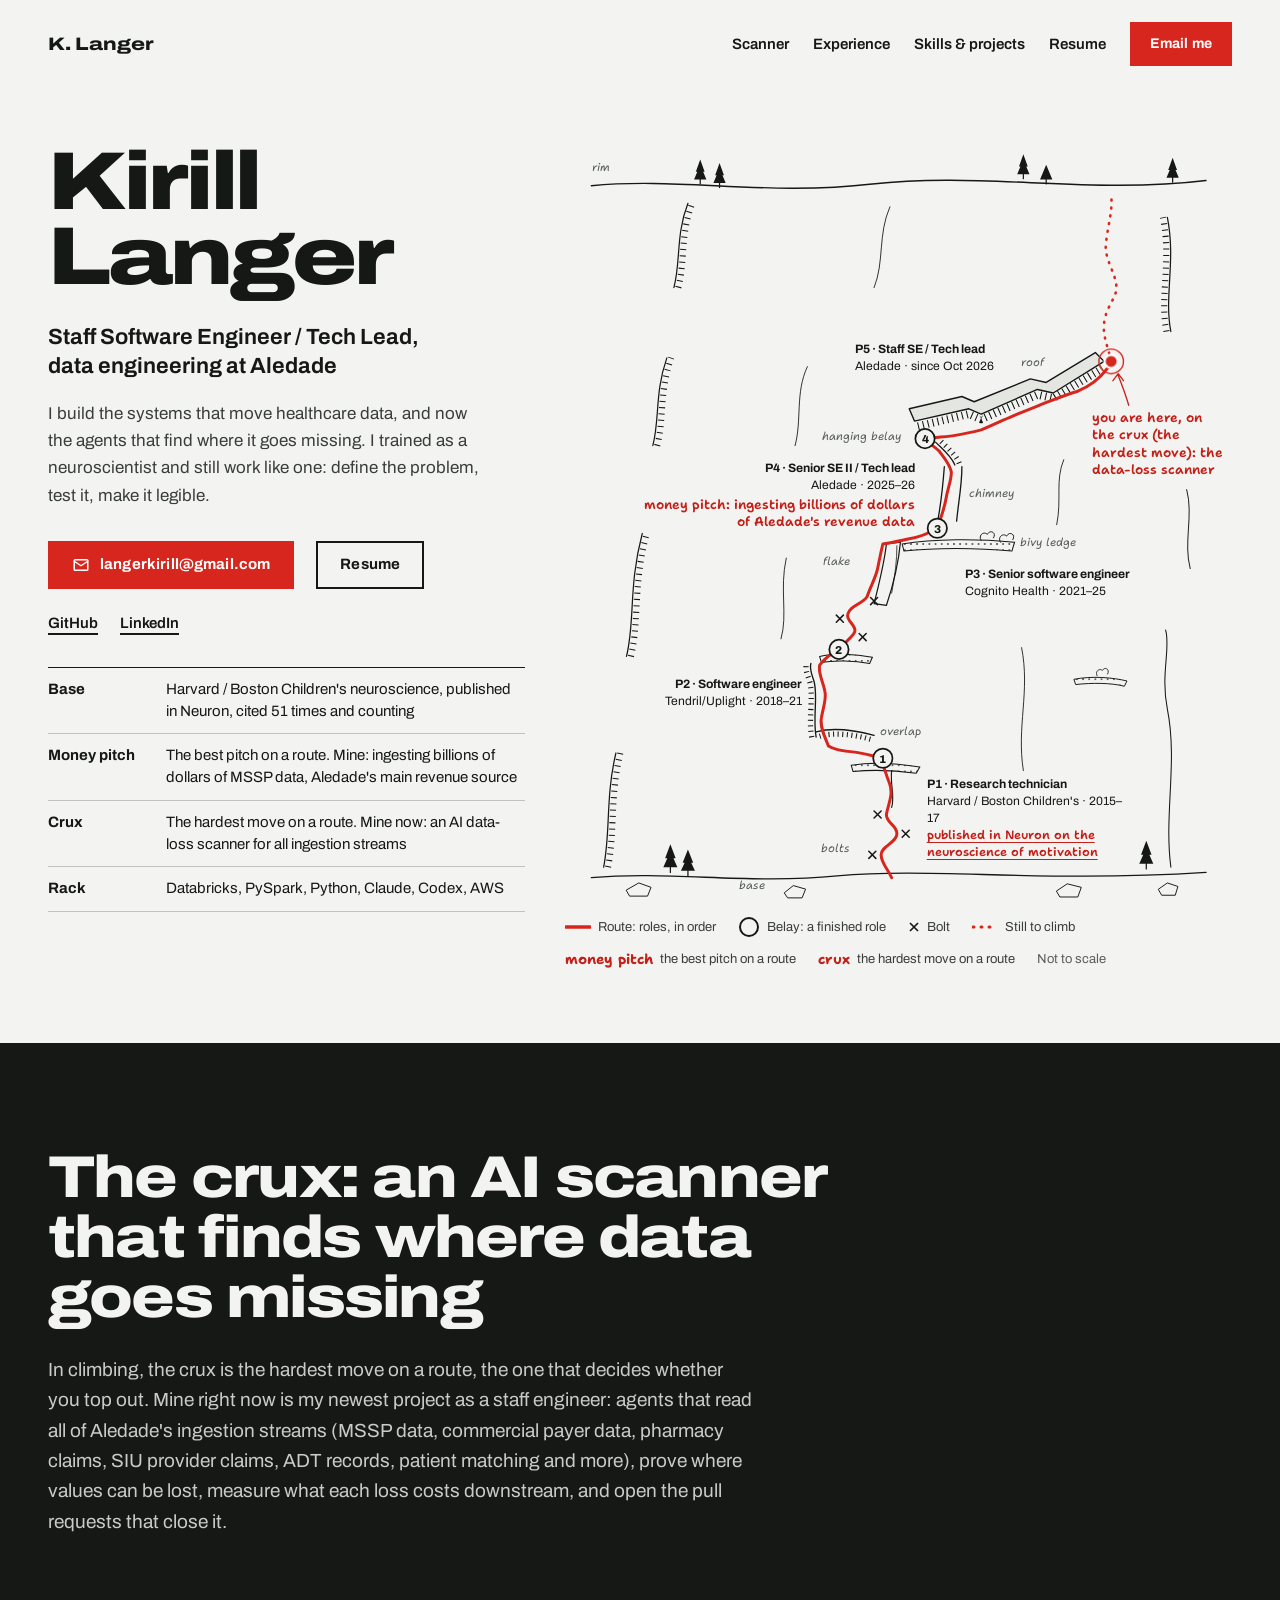
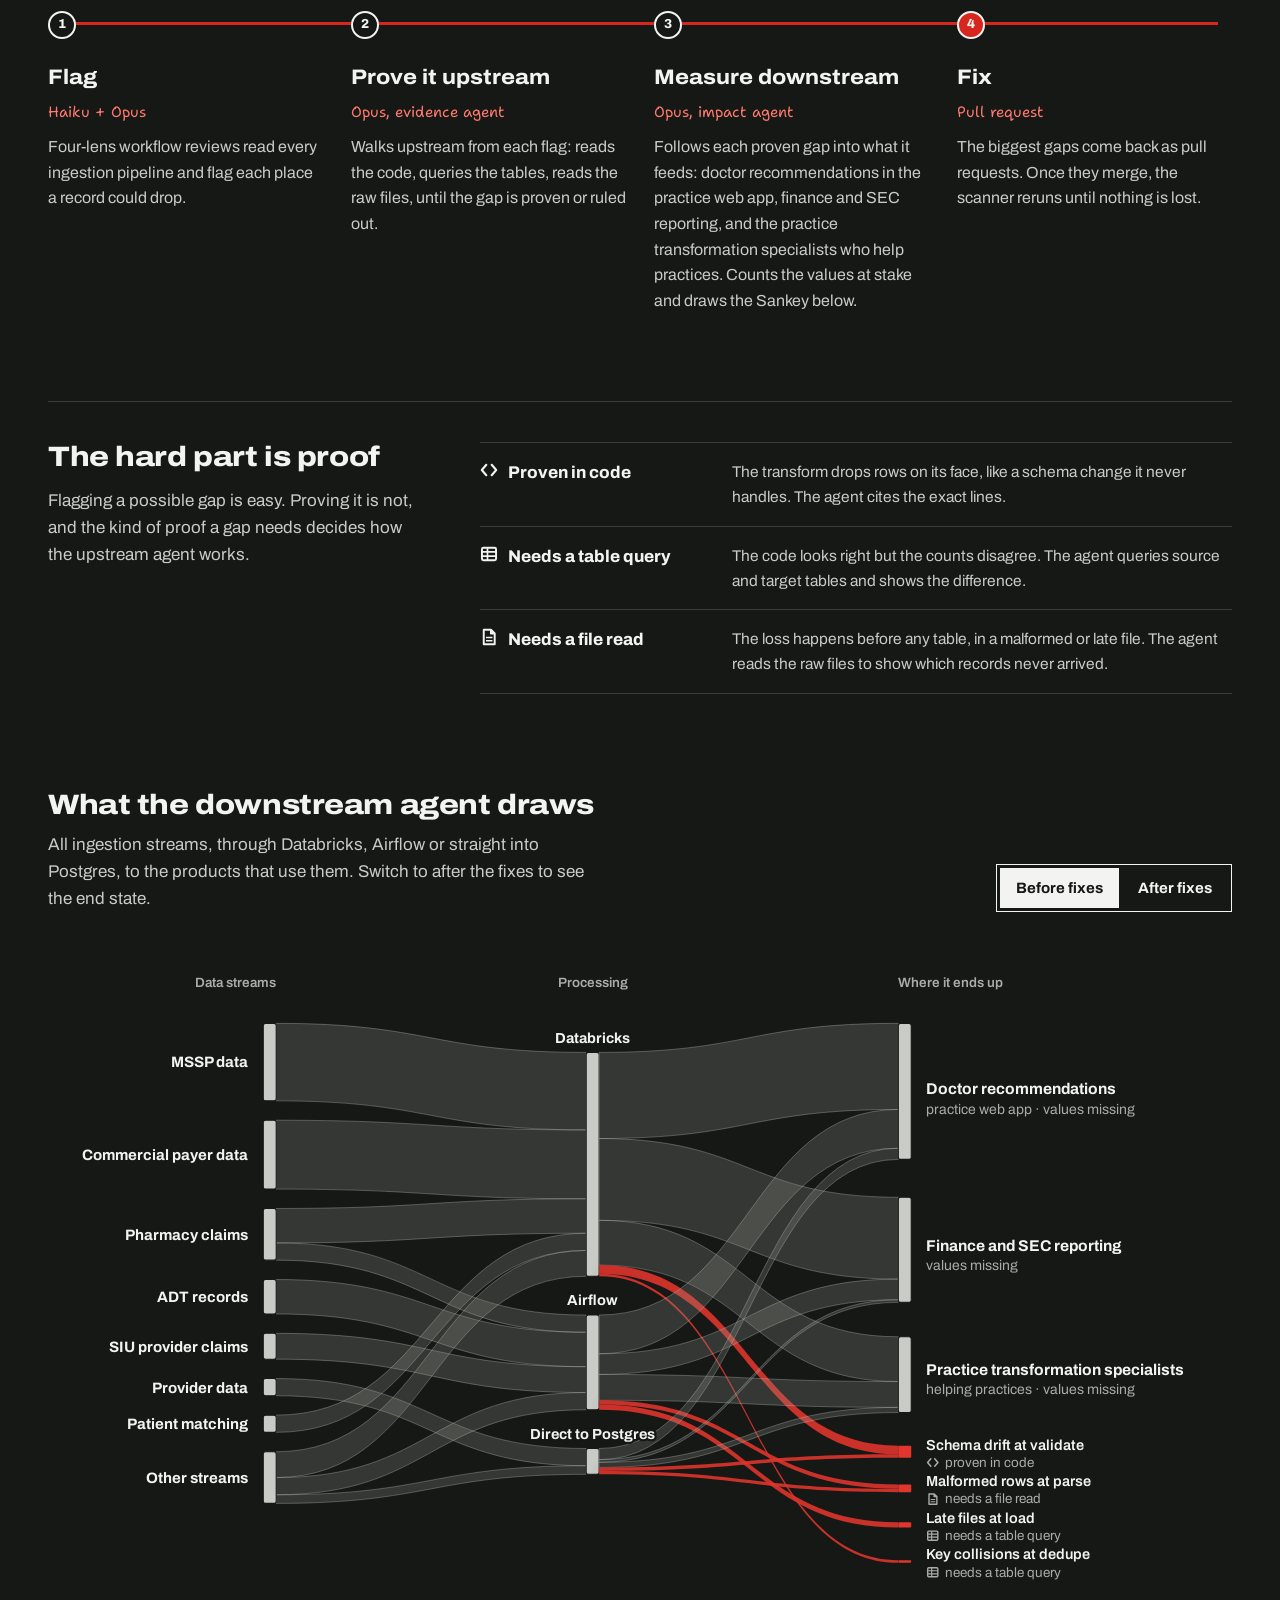
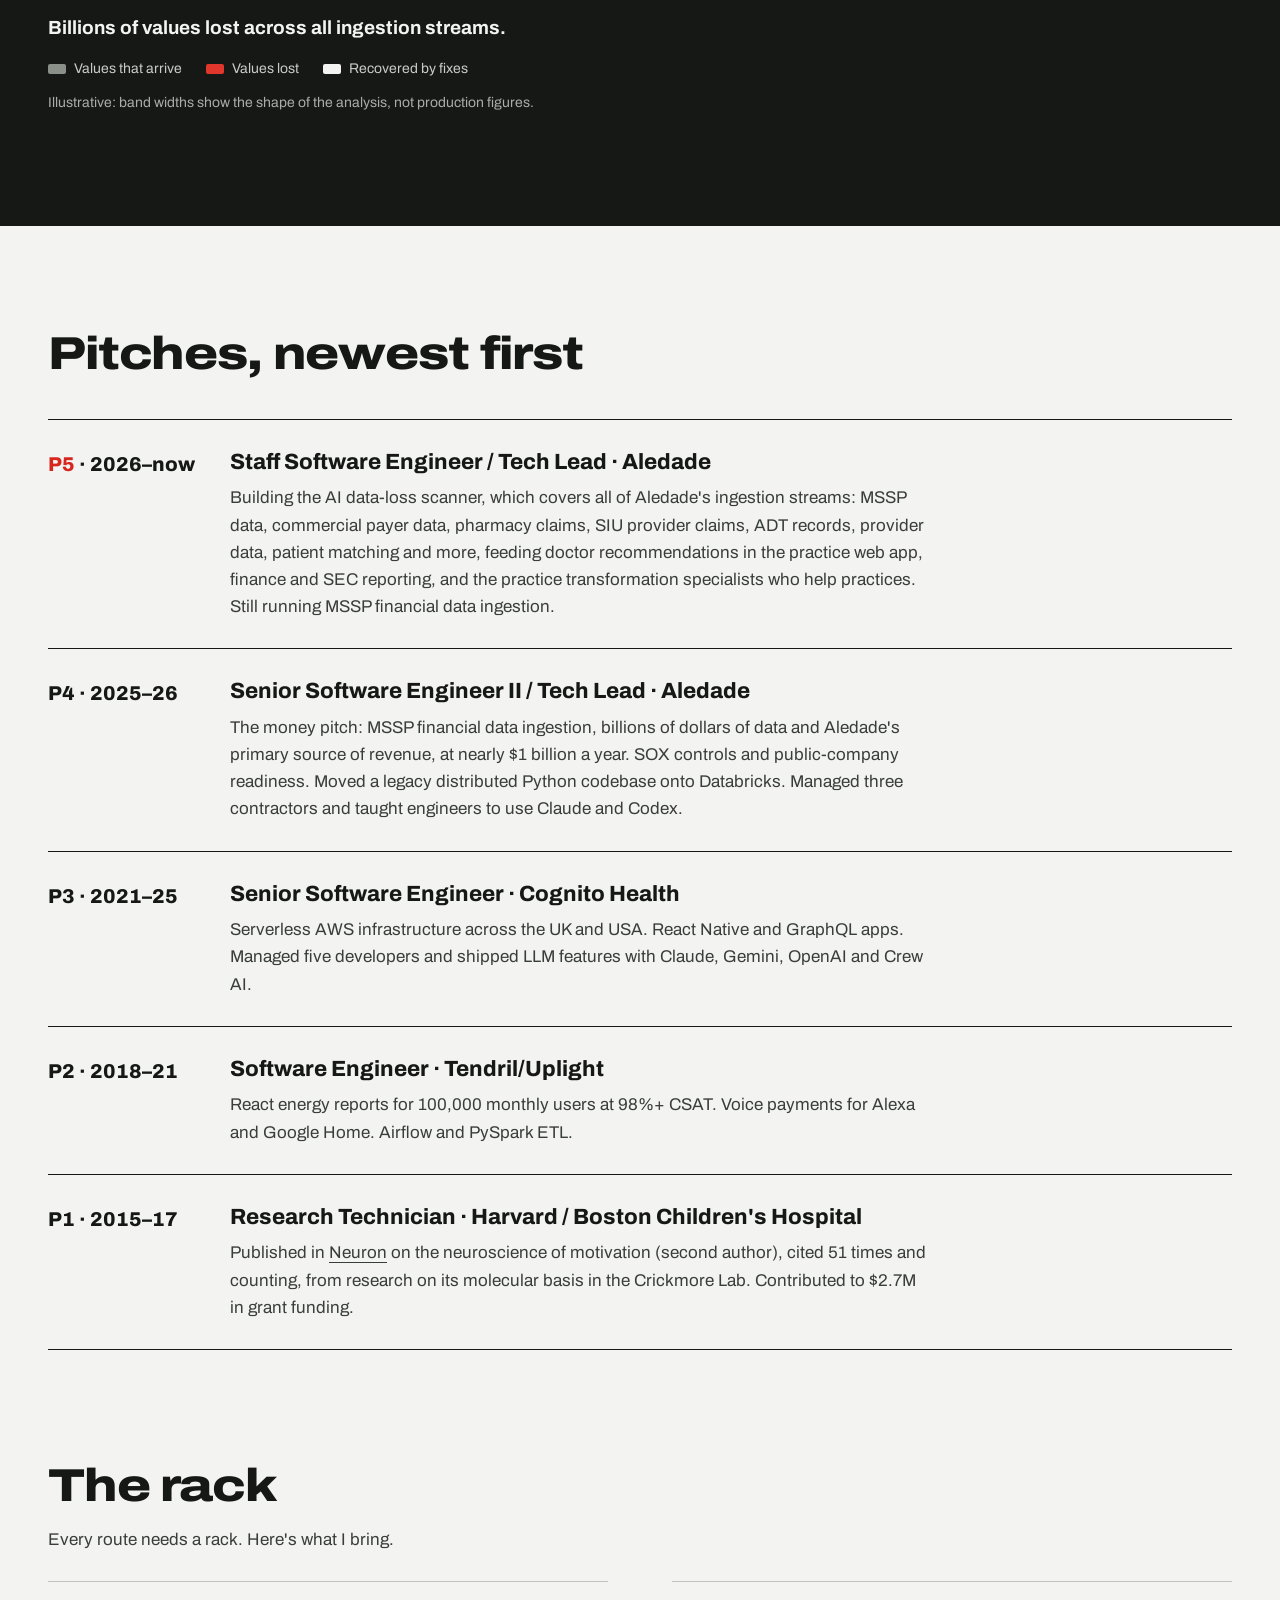
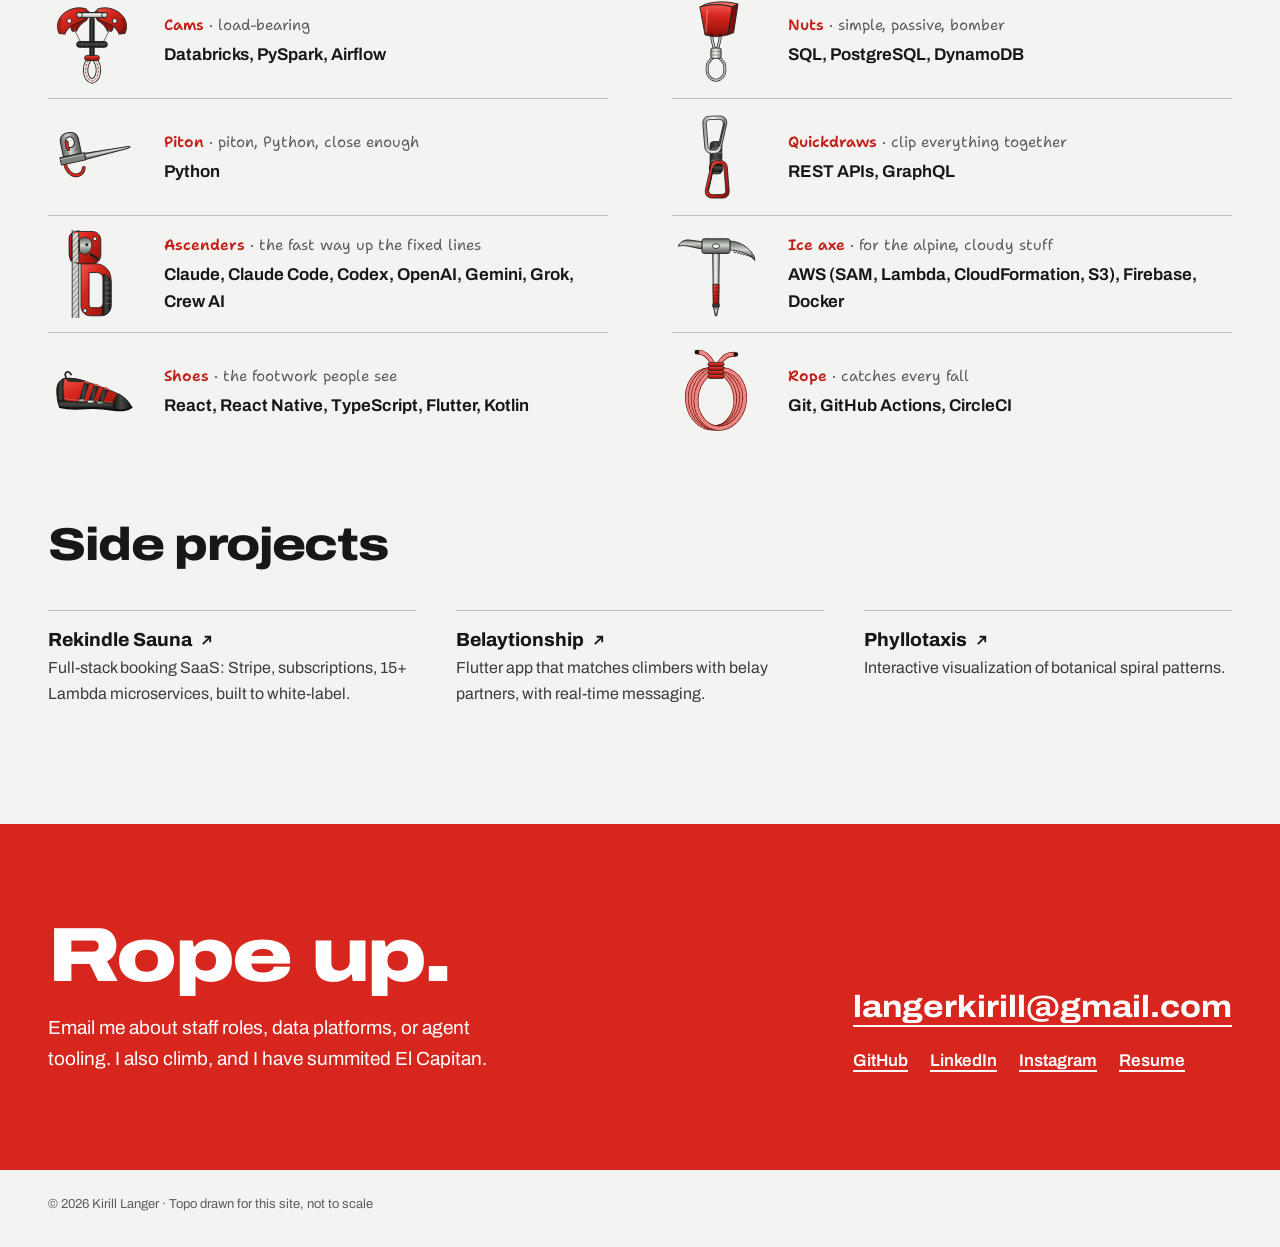
==== commit 6de40675: "Drop the stream count; say all ingestion streams Co-Authored-By: Claude Opus 5.5 <noreply@anthropic." ====
--- a/index.html
+++ b/index.html
@@ -73,7 +73,7 @@
         <dt>Money pitch</dt>
         <dd>The best pitch on a route. Mine: ingesting billions of dollars of MSSP data, Aledade's main revenue source</dd>
         <dt>Crux</dt>
-        <dd>The hardest move on a route. Mine now: an AI data-loss scanner for all 20 ingestion streams</dd>
+        <dd>The hardest move on a route. Mine now: an AI data-loss scanner for all ingestion streams</dd>
         <dt>Rack</dt>
         <dd>Databricks, PySpark, Python, Claude, Codex, AWS</dd>
       </dl>
@@ -193,7 +193,7 @@
   <section id="crux" class="crux" aria-labelledby="crux-h">
     <div class="wrap">
       <h2 id="crux-h">The crux: an AI scanner that finds where data goes missing</h2>
-      <p class="crux-lede">In climbing, the crux is the hardest move on a route, the one that decides whether you top out. Mine right now is my newest project as a staff engineer: agents that read all 20 of Aledade's ingestion streams (MSSP data, commercial payer data, pharmacy claims, SIU provider claims, ADT records, patient matching and more), prove where values can be lost, measure what each loss costs downstream, and open the pull requests that close it.</p>
+      <p class="crux-lede">In climbing, the crux is the hardest move on a route, the one that decides whether you top out. Mine right now is my newest project as a staff engineer: agents that read all of Aledade's ingestion streams (MSSP data, commercial payer data, pharmacy claims, SIU provider claims, ADT records, patient matching and more), prove where values can be lost, measure what each loss costs downstream, and open the pull requests that close it.</p>
 
       <ol class="moves">
         <li class="move">
@@ -249,7 +249,7 @@
         <div class="sk-head">
           <div>
             <h3 id="sk-title">What the downstream agent draws</h3>
-            <p>All 20 ingestion streams, through Databricks, Airflow or straight into Postgres, to the products that use them. Switch to after the fixes to see the end state.</p>
+            <p>All ingestion streams, through Databricks, Airflow or straight into Postgres, to the products that use them. Switch to after the fixes to see the end state.</p>
           </div>
           <div class="sk-toggle" role="group" aria-label="Show the streams">
             <label for="sk-r-before">Before fixes</label>
@@ -257,10 +257,10 @@
           </div>
         </div>
         <div class="sk-body">
-          <svg class="sk-svg sk-desk" viewBox="0 0 1100 599" role="img" aria-label="Sankey of Aledade's 20 ingestion streams, including MSSP data, commercial payer data, pharmacy claims, ADT records, SIU provider claims, provider data and patient matching, flowing through three processing paths, Databricks, Airflow and direct to Postgres, which come together in doctor recommendations in the practice web app, finance and SEC reporting, and the practice transformation specialists who help practices. Before fixes, values are lost to schema drift, malformed rows, late files and key collisions. After fixes every value arrives. Widths are illustrative."><g font-size="12.5" fill="#A9ADA6" font-weight="600"><text x="212" y="36" text-anchor="end">20 data streams</text><text x="506" y="36" text-anchor="middle">Processing</text><text x="790" y="36">Where it ends up</text></g><path class="sk-link" d="M212 70 C356 70 356 97 500 97 L500 169 C356 169 356 142 212 142 Z" fill="#8A9088" fill-opacity=".26" stroke="#C9CCC6" stroke-opacity=".38" stroke-width=".8" data-tip="MSSP data|flows into Databricks" tabindex="0"></path><path class="sk-link" d="M212 160 C356 160 356 169 500 169 L500 233 C356 233 356 224 212 224 Z" fill="#8A9088" fill-opacity=".26" stroke="#C9CCC6" stroke-opacity=".38" stroke-width=".8" data-tip="Commercial payer data|flows into Databricks" tabindex="0"></path><path class="sk-link" d="M212 242 C356 242 356 233 500 233 L500 265 C356 265 356 274 212 274 Z" fill="#8A9088" fill-opacity=".26" stroke="#C9CCC6" stroke-opacity=".38" stroke-width=".8" data-tip="Pharmacy claims|flows into Databricks" tabindex="0"></path><path class="sk-link" d="M212 274 C356 274 356 341 500 341 L500 357 C356 357 356 290 212 290 Z" fill="#8A9088" fill-opacity=".26" stroke="#C9CCC6" stroke-opacity=".38" stroke-width=".8" data-tip="Pharmacy claims|flows into Airflow" tabindex="0"></path><path class="sk-link" d="M212 308 C356 308 356 357 500 357 L500 389 C356 389 356 340 212 340 Z" fill="#8A9088" fill-opacity=".26" stroke="#C9CCC6" stroke-opacity=".38" stroke-width=".8" data-tip="ADT records|flows into Airflow" tabindex="0"></path><path class="sk-link" d="M212 358 C356 358 356 389 500 389 L500 413 C356 413 356 382 212 382 Z" fill="#8A9088" fill-opacity=".26" stroke="#C9CCC6" stroke-opacity=".38" stroke-width=".8" data-tip="SIU provider claims|flows into Airflow" tabindex="0"></path><path class="sk-link" d="M212 400 C356 400 356 465 500 465 L500 481 C356 481 356 416 212 416 Z" fill="#8A9088" fill-opacity=".26" stroke="#C9CCC6" stroke-opacity=".38" stroke-width=".8" data-tip="Provider data|flows into Direct to Postgres" tabindex="0"></path><path class="sk-link" d="M212 434 C356 434 356 265 500 265 L500 281 C356 281 356 450 212 450 Z" fill="#8A9088" fill-opacity=".26" stroke="#C9CCC6" stroke-opacity=".38" stroke-width=".8" data-tip="Patient matching|flows into Databricks" tabindex="0"></path><path class="sk-link" d="M212 468 C356 468 356 281 500 281 L500 305 C356 305 356 492 212 492 Z" fill="#8A9088" fill-opacity=".26" stroke="#C9CCC6" stroke-opacity=".38" stroke-width=".8" data-tip="13 more streams|flows into Databricks" tabindex="0"></path><path class="sk-link" d="M212 492 C356 492 356 413 500 413 L500 429 C356 429 356 508 212 508 Z" fill="#8A9088" fill-opacity=".26" stroke="#C9CCC6" stroke-opacity=".38" stroke-width=".8" data-tip="13 more streams|flows into Airflow" tabindex="0"></path><path class="sk-link" d="M212 508 C356 508 356 481 500 481 L500 489 C356 489 356 516 212 516 Z" fill="#8A9088" fill-opacity=".26" stroke="#C9CCC6" stroke-opacity=".38" stroke-width=".8" data-tip="13 more streams|flows into Direct to Postgres" tabindex="0"></path><rect x="200" y="70" width="12" height="72" fill="#C9CCC6" stroke="#161816" stroke-width="1" rx="2"></rect><rect x="200" y="160" width="12" height="64" fill="#C9CCC6" stroke="#161816" stroke-width="1" rx="2"></rect><rect x="200" y="242" width="12" height="48" fill="#C9CCC6" stroke="#161816" stroke-width="1" rx="2"></rect><rect x="200" y="308" width="12" height="32" fill="#C9CCC6" stroke="#161816" stroke-width="1" rx="2"></rect><rect x="200" y="358" width="12" height="24" fill="#C9CCC6" stroke="#161816" stroke-width="1" rx="2"></rect><rect x="200" y="400" width="12" height="16" fill="#C9CCC6" stroke="#161816" stroke-width="1" rx="2"></rect><rect x="200" y="434" width="12" height="16" fill="#C9CCC6" stroke="#161816" stroke-width="1" rx="2"></rect><rect x="200" y="468" width="12" height="48" fill="#C9CCC6" stroke="#161816" stroke-width="1" rx="2"></rect><rect x="500" y="97" width="12" height="208" fill="#C9CCC6" stroke="#161816" stroke-width="1" rx="2"></rect><rect x="500" y="341" width="12" height="88" fill="#C9CCC6" stroke="#161816" stroke-width="1" rx="2"></rect><rect x="500" y="465" width="12" height="24" fill="#C9CCC6" stroke="#161816" stroke-width="1" rx="2"></rect><text x="186" y="111" text-anchor="end" font-size="14" font-weight="700" fill="#F3F4F1">MSSP data</text><text x="186" y="197" text-anchor="end" font-size="14" font-weight="700" fill="#F3F4F1">Commercial payer data</text><text x="186" y="271" text-anchor="end" font-size="14" font-weight="700" fill="#F3F4F1">Pharmacy claims</text><text x="186" y="329" text-anchor="end" font-size="14" font-weight="700" fill="#F3F4F1">ADT records</text><text x="186" y="375" text-anchor="end" font-size="14" font-weight="700" fill="#F3F4F1">SIU provider claims</text><text x="186" y="413" text-anchor="end" font-size="14" font-weight="700" fill="#F3F4F1">Provider data</text><text x="186" y="447" text-anchor="end" font-size="14" font-weight="700" fill="#F3F4F1">Patient matching</text><text x="186" y="497" text-anchor="end" font-size="14" font-weight="700" fill="#F3F4F1">13 more streams</text><g class="sk-state sk-before"><path class="sk-link" d="M512 97 C651 97 651 70 790 70 L790 150 C651 150 651 177 512 177 Z" fill="#8A9088" fill-opacity=".26" stroke="#C9CCC6" stroke-opacity=".38" stroke-width=".8" data-tip="Doctor recommendations|values arriving from Databricks" tabindex="0"></path><path class="sk-link" d="M512 177 C651 177 651 231.6 790 231.6 L790 307.6 C651 307.6 651 253 512 253 Z" fill="#8A9088" fill-opacity=".26" stroke="#C9CCC6" stroke-opacity=".38" stroke-width=".8" data-tip="Finance and SEC reporting|values arriving from Databricks" tabindex="0"></path><path class="sk-link" d="M512 253 C651 253 651 361.2 790 361.2 L790 402.8 C651 402.8 651 294.6 512 294.6 Z" fill="#8A9088" fill-opacity=".26" stroke="#C9CCC6" stroke-opacity=".38" stroke-width=".8" data-tip="Practice transformation specialists|values arriving from Databricks" tabindex="0"></path><path class="sk-link sk-loss" d="M512 294.6 C651 294.6 651 462.4 790 462.4 L790 470.4 C651 470.4 651 302.6 512 302.6 Z" fill="#E0362C" fill-opacity=".9" data-tip="Lost to schema drift|Databricks, at validate; proven in code" tabindex="0"></path><path class="sk-link sk-loss" d="M512 302.6 C651 302.6 651 568.8 790 568.8 L790 571.2 C651 571.2 651 305 512 305 Z" fill="#E0362C" fill-opacity=".9" data-tip="Lost to key collisions|Databricks, at dedupe; needs a table query" tabindex="0"></path><path class="sk-link" d="M512 341 C651 341 651 150 790 150 L790 186 C651 186 651 377 512 377 Z" fill="#8A9088" fill-opacity=".26" stroke="#C9CCC6" stroke-opacity=".38" stroke-width=".8" data-tip="Doctor recommendations|values arriving from Airflow" tabindex="0"></path><path class="sk-link" d="M512 377 C651 377 651 307.6 790 307.6 L790 326.8 C651 326.8 651 396.2 512 396.2 Z" fill="#8A9088" fill-opacity=".26" stroke="#C9CCC6" stroke-opacity=".38" stroke-width=".8" data-tip="Finance and SEC reporting|values arriving from Airflow" tabindex="0"></path><path class="sk-link" d="M512 396.2 C651 396.2 651 402.8 790 402.8 L790 426.8 C651 426.8 651 420.2 512 420.2 Z" fill="#8A9088" fill-opacity=".26" stroke="#C9CCC6" stroke-opacity=".38" stroke-width=".8" data-tip="Practice transformation specialists|values arriving from Airflow" tabindex="0"></path><path class="sk-link sk-loss" d="M512 420.2 C651 420.2 651 498.4 790 498.4 L790 502.4 C651 502.4 651 424.2 512 424.2 Z" fill="#E0362C" fill-opacity=".9" data-tip="Lost to malformed rows|Airflow, at parse; needs a file read" tabindex="0"></path><path class="sk-link sk-loss" d="M512 424.2 C651 424.2 651 533.6 790 533.6 L790 538.4 C651 538.4 651 429 512 429 Z" fill="#E0362C" fill-opacity=".9" data-tip="Lost to late files|Airflow, at load; needs a table query" tabindex="0"></path><path class="sk-link" d="M512 465 C651 465 651 186 790 186 L790 196.4 C651 196.4 651 475.4 512 475.4 Z" fill="#8A9088" fill-opacity=".26" stroke="#C9CCC6" stroke-opacity=".38" stroke-width=".8" data-tip="Doctor recommendations|values arriving from Direct to Postgres" tabindex="0"></path><path class="sk-link" d="M512 475.4 C651 475.4 651 326.8 790 326.8 L790 329.2 C651 329.2 651 477.8 512 477.8 Z" fill="#8A9088" fill-opacity=".26" stroke="#C9CCC6" stroke-opacity=".38" stroke-width=".8" data-tip="Finance and SEC reporting|values arriving from Direct to Postgres" tabindex="0"></path><path class="sk-link" d="M512 477.8 C651 477.8 651 426.8 790 426.8 L790 431.6 C651 431.6 651 482.6 512 482.6 Z" fill="#8A9088" fill-opacity=".26" stroke="#C9CCC6" stroke-opacity=".38" stroke-width=".8" data-tip="Practice transformation specialists|values arriving from Direct to Postgres" tabindex="0"></path><path class="sk-link sk-loss" d="M512 482.6 C651 482.6 651 470.4 790 470.4 L790 473.6 C651 473.6 651 485.8 512 485.8 Z" fill="#E0362C" fill-opacity=".9" data-tip="Lost to schema drift|Direct to Postgres, at validate; proven in code" tabindex="0"></path><path class="sk-link sk-loss" d="M512 485.8 C651 485.8 651 502.4 790 502.4 L790 505.6 C651 505.6 651 489 512 489 Z" fill="#E0362C" fill-opacity=".9" data-tip="Lost to malformed rows|Direct to Postgres, at parse; needs a file read" tabindex="0"></path><rect x="790" y="70" width="12" height="126.4" fill="#C9CCC6" stroke="#161816" stroke-width="1" rx="2"></rect><rect x="790" y="231.6" width="12" height="97.6" fill="#C9CCC6" stroke="#161816" stroke-width="1" rx="2"></rect><rect x="790" y="361.2" width="12" height="70.4" fill="#C9CCC6" stroke="#161816" stroke-width="1" rx="2"></rect><rect x="790" y="462.4" width="12" height="11.2" fill="#E0362C" rx="1"></rect><rect x="790" y="498.4" width="12" height="7.2" fill="#E0362C" rx="1"></rect><rect x="790" y="533.6" width="12" height="4.8" fill="#E0362C" rx="1"></rect><rect x="790" y="568.8" width="12" height="2.4" fill="#E0362C" rx="1"></rect><text x="816" y="135.8" font-size="14.5" font-weight="700" fill="#F3F4F1">Doctor recommendations</text><text x="816" y="153.8" font-size="13" fill="#A9ADA6">practice web app · values missing</text><text x="816" y="281.4" font-size="14.5" font-weight="700" fill="#F3F4F1">Finance and SEC reporting</text><text x="816" y="299.4" font-size="13" fill="#A9ADA6">values missing</text><text x="816" y="396.6" font-size="14.5" font-weight="700" fill="#F3F4F1">Practice transformation specialists</text><text x="816" y="414.6" font-size="13" fill="#A9ADA6">helping practices · values missing</text><text x="816" y="466" font-size="13.5" font-weight="600" fill="#F3F4F1">Schema drift at validate</text><use href="#sk-ic-code" x="816" y="472" width="12" height="12"></use><text x="833" y="482" font-size="12.5" fill="#A9ADA6">proven in code</text><text x="816" y="500" font-size="13.5" font-weight="600" fill="#F3F4F1">Malformed rows at parse</text><use href="#sk-ic-file" x="816" y="506" width="12" height="12"></use><text x="833" y="516" font-size="12.5" fill="#A9ADA6">needs a file read</text><text x="816" y="534" font-size="13.5" font-weight="600" fill="#F3F4F1">Late files at load</text><use href="#sk-ic-query" x="816" y="540" width="12" height="12"></use><text x="833" y="550" font-size="12.5" fill="#A9ADA6">needs a table query</text><text x="816" y="568" font-size="13.5" font-weight="600" fill="#F3F4F1">Key collisions at dedupe</text><use href="#sk-ic-query" x="816" y="574" width="12" height="12"></use><text x="833" y="584" font-size="12.5" fill="#A9ADA6">needs a table query</text></g><g class="sk-state sk-after"><path class="sk-link" d="M512 97 C651 97 651 70 790 70 L790 150 C651 150 651 177 512 177 Z" fill="#8A9088" fill-opacity=".26" stroke="#C9CCC6" stroke-opacity=".38" stroke-width=".8" data-tip="Doctor recommendations|values arriving from Databricks" tabindex="0"></path><path class="sk-link sk-rec" d="M512 177 C651 177 651 196.4 790 196.4 L790 200.4 C651 200.4 651 181 512 181 Z" fill="#F3F4F1" fill-opacity=".9" data-tip="Recovered|Databricks fixes now land in the practice web app" tabindex="0"></path><path class="sk-link" d="M512 181 C651 181 651 231.6 790 231.6 L790 307.6 C651 307.6 651 257 512 257 Z" fill="#8A9088" fill-opacity=".26" stroke="#C9CCC6" stroke-opacity=".38" stroke-width=".8" data-tip="Finance and SEC reporting|values arriving from Databricks" tabindex="0"></path><path class="sk-link sk-rec" d="M512 257 C651 257 651 329.2 790 329.2 L790 333.2 C651 333.2 651 261 512 261 Z" fill="#F3F4F1" fill-opacity=".9" data-tip="Recovered|Databricks fixes now land in finance reports and SEC filings" tabindex="0"></path><path class="sk-link" d="M512 261 C651 261 651 361.2 790 361.2 L790 402.8 C651 402.8 651 302.6 512 302.6 Z" fill="#8A9088" fill-opacity=".26" stroke="#C9CCC6" stroke-opacity=".38" stroke-width=".8" data-tip="Practice transformation specialists|values arriving from Databricks" tabindex="0"></path><path class="sk-link sk-rec" d="M512 302.6 C651 302.6 651 431.6 790 431.6 L790 434 C651 434 651 305 512 305 Z" fill="#F3F4F1" fill-opacity=".9" data-tip="Recovered|Databricks fixes now land in the practice transformation team" tabindex="0"></path><path class="sk-link" d="M512 341 C651 341 651 150 790 150 L790 186 C651 186 651 377 512 377 Z" fill="#8A9088" fill-opacity=".26" stroke="#C9CCC6" stroke-opacity=".38" stroke-width=".8" data-tip="Doctor recommendations|values arriving from Airflow" tabindex="0"></path><path class="sk-link sk-rec" d="M512 377 C651 377 651 200.4 790 200.4 L790 204.4 C651 204.4 651 381 512 381 Z" fill="#F3F4F1" fill-opacity=".9" data-tip="Recovered|Airflow fixes now land in the practice web app" tabindex="0"></path><path class="sk-link" d="M512 381 C651 381 651 307.6 790 307.6 L790 326.8 C651 326.8 651 400.2 512 400.2 Z" fill="#8A9088" fill-opacity=".26" stroke="#C9CCC6" stroke-opacity=".38" stroke-width=".8" data-tip="Finance and SEC reporting|values arriving from Airflow" tabindex="0"></path><path class="sk-link sk-rec" d="M512 400.2 C651 400.2 651 333.2 790 333.2 L790 335.6 C651 335.6 651 402.6 512 402.6 Z" fill="#F3F4F1" fill-opacity=".9" data-tip="Recovered|Airflow fixes now land in finance reports and SEC filings" tabindex="0"></path><path class="sk-link" d="M512 402.6 C651 402.6 651 402.8 790 402.8 L790 426.8 C651 426.8 651 426.6 512 426.6 Z" fill="#8A9088" fill-opacity=".26" stroke="#C9CCC6" stroke-opacity=".38" stroke-width=".8" data-tip="Practice transformation specialists|values arriving from Airflow" tabindex="0"></path><path class="sk-link sk-rec" d="M512 426.6 C651 426.6 651 434 790 434 L790 436.4 C651 436.4 651 429 512 429 Z" fill="#F3F4F1" fill-opacity=".9" data-tip="Recovered|Airflow fixes now land in the practice transformation team" tabindex="0"></path><path class="sk-link" d="M512 465 C651 465 651 186 790 186 L790 196.4 C651 196.4 651 475.4 512 475.4 Z" fill="#8A9088" fill-opacity=".26" stroke="#C9CCC6" stroke-opacity=".38" stroke-width=".8" data-tip="Doctor recommendations|values arriving from Direct to Postgres" tabindex="0"></path><path class="sk-link sk-rec" d="M512 475.4 C651 475.4 651 204.4 790 204.4 L790 207.6 C651 207.6 651 478.6 512 478.6 Z" fill="#F3F4F1" fill-opacity=".9" data-tip="Recovered|Direct to Postgres fixes now land in the practice web app" tabindex="0"></path><path class="sk-link" d="M512 478.6 C651 478.6 651 326.8 790 326.8 L790 329.2 C651 329.2 651 481 512 481 Z" fill="#8A9088" fill-opacity=".26" stroke="#C9CCC6" stroke-opacity=".38" stroke-width=".8" data-tip="Finance and SEC reporting|values arriving from Direct to Postgres" tabindex="0"></path><path class="sk-link sk-rec" d="M512 481 C651 481 651 335.6 790 335.6 L790 337.2 C651 337.2 651 482.6 512 482.6 Z" fill="#F3F4F1" fill-opacity=".9" data-tip="Recovered|Direct to Postgres fixes now land in finance reports and SEC filings" tabindex="0"></path><path class="sk-link" d="M512 482.6 C651 482.6 651 426.8 790 426.8 L790 431.6 C651 431.6 651 487.4 512 487.4 Z" fill="#8A9088" fill-opacity=".26" stroke="#C9CCC6" stroke-opacity=".38" stroke-width=".8" data-tip="Practice transformation specialists|values arriving from Direct to Postgres" tabindex="0"></path><path class="sk-link sk-rec" d="M512 487.4 C651 487.4 651 436.4 790 436.4 L790 438 C651 438 651 489 512 489 Z" fill="#F3F4F1" fill-opacity=".9" data-tip="Recovered|Direct to Postgres fixes now land in the practice transformation team" tabindex="0"></path><rect x="790" y="70" width="12" height="126.4" fill="#C9CCC6" stroke="#161816" stroke-width="1" rx="2"></rect><rect x="790" y="196.4" width="12" height="11.2" fill="#F3F4F1" rx="1"></rect><rect x="790" y="231.6" width="12" height="97.6" fill="#C9CCC6" stroke="#161816" stroke-width="1" rx="2"></rect><rect x="790" y="329.2" width="12" height="8" fill="#F3F4F1" rx="1"></rect><rect x="790" y="361.2" width="12" height="70.4" fill="#C9CCC6" stroke="#161816" stroke-width="1" rx="2"></rect><rect x="790" y="431.6" width="12" height="6.4" fill="#F3F4F1" rx="1"></rect><rect x="790" y="467" width="12" height="2" fill="#A9ADA6" rx="1"></rect><rect x="790" y="501" width="12" height="2" fill="#A9ADA6" rx="1"></rect><rect x="790" y="535" width="12" height="2" fill="#A9ADA6" rx="1"></rect><rect x="790" y="569" width="12" height="2" fill="#A9ADA6" rx="1"></rect><text x="816" y="135.8" font-size="14.5" font-weight="700" fill="#F3F4F1">Doctor recommendations</text><text x="816" y="153.8" font-size="13" fill="#A9ADA6">practice web app · every value arrives</text><text x="816" y="281.4" font-size="14.5" font-weight="700" fill="#F3F4F1">Finance and SEC reporting</text><text x="816" y="299.4" font-size="13" fill="#A9ADA6">every value arrives</text><text x="816" y="396.6" font-size="14.5" font-weight="700" fill="#F3F4F1">Practice transformation specialists</text><text x="816" y="414.6" font-size="13" fill="#A9ADA6">helping practices · every value arrives</text><text x="816" y="466" font-size="13.5" font-weight="600" fill="#F3F4F1">Schema drift · fixed</text><use href="#sk-ic-code" x="816" y="472" width="12" height="12"></use><text x="833" y="482" font-size="12.5" fill="#A9ADA6">proven in code</text><text x="816" y="500" font-size="13.5" font-weight="600" fill="#F3F4F1">Malformed rows · fixed</text><use href="#sk-ic-file" x="816" y="506" width="12" height="12"></use><text x="833" y="516" font-size="12.5" fill="#A9ADA6">needs a file read</text><text x="816" y="534" font-size="13.5" font-weight="600" fill="#F3F4F1">Late files · fixed</text><use href="#sk-ic-query" x="816" y="540" width="12" height="12"></use><text x="833" y="550" font-size="12.5" fill="#A9ADA6">needs a table query</text><text x="816" y="568" font-size="13.5" font-weight="600" fill="#F3F4F1">Key collisions · fixed</text><use href="#sk-ic-query" x="816" y="574" width="12" height="12"></use><text x="833" y="584" font-size="12.5" fill="#A9ADA6">needs a table query</text></g><text x="506" y="88" text-anchor="middle" font-size="13.5" font-weight="700" fill="#F3F4F1" stroke="#161816" stroke-width="4" stroke-linejoin="round" paint-order="stroke">Databricks</text><text x="506" y="332" text-anchor="middle" font-size="13.5" font-weight="700" fill="#F3F4F1" stroke="#161816" stroke-width="4" stroke-linejoin="round" paint-order="stroke">Airflow</text><text x="506" y="456" text-anchor="middle" font-size="13.5" font-weight="700" fill="#F3F4F1" stroke="#161816" stroke-width="4" stroke-linejoin="round" paint-order="stroke">Direct to Postgres</text></svg>
-          <svg class="sk-svg sk-mob" viewBox="0 0 360 446" role="img" aria-label="Sankey of Aledade's 20 ingestion streams, including MSSP data, commercial payer data, pharmacy claims, ADT records, SIU provider claims, provider data and patient matching, flowing through three processing paths, Databricks, Airflow and direct to Postgres, which come together in doctor recommendations in the practice web app, finance and SEC reporting, and the practice transformation specialists who help practices. Before fixes, values are lost to schema drift, malformed rows, late files and key collisions. After fixes every value arrives. Widths are illustrative."><path class="sk-link" d="M46 44 C109 44 109 60 172 60 L172 118.5 C109 118.5 109 102.5 46 102.5 Z" fill="#8A9088" fill-opacity=".26" stroke="#C9CCC6" stroke-opacity=".38" stroke-width=".8" data-tip="MSSP data|flows into Databricks" tabindex="0"></path><path class="sk-link" d="M46 114.5 C109 114.5 109 118.5 172 118.5 L172 170.5 C109 170.5 109 166.5 46 166.5 Z" fill="#8A9088" fill-opacity=".26" stroke="#C9CCC6" stroke-opacity=".38" stroke-width=".8" data-tip="Commercial payer data|flows into Databricks" tabindex="0"></path><path class="sk-link" d="M46 178.5 C109 178.5 109 170.5 172 170.5 L172 196.5 C109 196.5 109 204.5 46 204.5 Z" fill="#8A9088" fill-opacity=".26" stroke="#C9CCC6" stroke-opacity=".38" stroke-width=".8" data-tip="Pharmacy claims|flows into Databricks" tabindex="0"></path><path class="sk-link" d="M46 204.5 C109 204.5 109 255 172 255 L172 268 C109 268 109 217.5 46 217.5 Z" fill="#8A9088" fill-opacity=".26" stroke="#C9CCC6" stroke-opacity=".38" stroke-width=".8" data-tip="Pharmacy claims|flows into Airflow" tabindex="0"></path><path class="sk-link" d="M46 229.5 C109 229.5 109 268 172 268 L172 294 C109 294 109 255.5 46 255.5 Z" fill="#8A9088" fill-opacity=".26" stroke="#C9CCC6" stroke-opacity=".38" stroke-width=".8" data-tip="ADT records|flows into Airflow" tabindex="0"></path><path class="sk-link" d="M46 267.5 C109 267.5 109 294 172 294 L172 313.5 C109 313.5 109 287 46 287 Z" fill="#8A9088" fill-opacity=".26" stroke="#C9CCC6" stroke-opacity=".38" stroke-width=".8" data-tip="SIU provider claims|flows into Airflow" tabindex="0"></path><path class="sk-link" d="M46 299 C109 299 109 352.5 172 352.5 L172 365.5 C109 365.5 109 312 46 312 Z" fill="#8A9088" fill-opacity=".26" stroke="#C9CCC6" stroke-opacity=".38" stroke-width=".8" data-tip="Provider data|flows into Direct to Postgres" tabindex="0"></path><path class="sk-link" d="M46 324 C109 324 109 196.5 172 196.5 L172 209.5 C109 209.5 109 337 46 337 Z" fill="#8A9088" fill-opacity=".26" stroke="#C9CCC6" stroke-opacity=".38" stroke-width=".8" data-tip="Patient matching|flows into Databricks" tabindex="0"></path><path class="sk-link" d="M46 349 C109 349 109 209.5 172 209.5 L172 229 C109 229 109 368.5 46 368.5 Z" fill="#8A9088" fill-opacity=".26" stroke="#C9CCC6" stroke-opacity=".38" stroke-width=".8" data-tip="13 more streams|flows into Databricks" tabindex="0"></path><path class="sk-link" d="M46 368.5 C109 368.5 109 313.5 172 313.5 L172 326.5 C109 326.5 109 381.5 46 381.5 Z" fill="#8A9088" fill-opacity=".26" stroke="#C9CCC6" stroke-opacity=".38" stroke-width=".8" data-tip="13 more streams|flows into Airflow" tabindex="0"></path><path class="sk-link" d="M46 381.5 C109 381.5 109 365.5 172 365.5 L172 372 C109 372 109 388 46 388 Z" fill="#8A9088" fill-opacity=".26" stroke="#C9CCC6" stroke-opacity=".38" stroke-width=".8" data-tip="13 more streams|flows into Direct to Postgres" tabindex="0"></path><rect x="36" y="44" width="10" height="58.5" fill="#C9CCC6" stroke="#161816" stroke-width="1" rx="2"></rect><rect x="36" y="114.5" width="10" height="52" fill="#C9CCC6" stroke="#161816" stroke-width="1" rx="2"></rect><rect x="36" y="178.5" width="10" height="39" fill="#C9CCC6" stroke="#161816" stroke-width="1" rx="2"></rect><rect x="36" y="229.5" width="10" height="26" fill="#C9CCC6" stroke="#161816" stroke-width="1" rx="2"></rect><rect x="36" y="267.5" width="10" height="19.5" fill="#C9CCC6" stroke="#161816" stroke-width="1" rx="2"></rect><rect x="36" y="299" width="10" height="13" fill="#C9CCC6" stroke="#161816" stroke-width="1" rx="2"></rect><rect x="36" y="324" width="10" height="13" fill="#C9CCC6" stroke="#161816" stroke-width="1" rx="2"></rect><rect x="36" y="349" width="10" height="39" fill="#C9CCC6" stroke="#161816" stroke-width="1" rx="2"></rect><rect x="172" y="60" width="10" height="169" fill="#C9CCC6" stroke="#161816" stroke-width="1" rx="2"></rect><rect x="172" y="255" width="10" height="71.5" fill="#C9CCC6" stroke="#161816" stroke-width="1" rx="2"></rect><rect x="172" y="352.5" width="10" height="19.5" fill="#C9CCC6" stroke="#161816" stroke-width="1" rx="2"></rect><g><circle cx="20" cy="73.25" r="9" fill="#161816" stroke="#F3F4F1" stroke-width="1.6"></circle><text x="20" y="77.25" text-anchor="middle" font-size="11" font-weight="800" fill="#F3F4F1">1</text></g><g><circle cx="20" cy="140.5" r="9" fill="#161816" stroke="#F3F4F1" stroke-width="1.6"></circle><text x="20" y="144.5" text-anchor="middle" font-size="11" font-weight="800" fill="#F3F4F1">2</text></g><g><circle cx="20" cy="198" r="9" fill="#161816" stroke="#F3F4F1" stroke-width="1.6"></circle><text x="20" y="202" text-anchor="middle" font-size="11" font-weight="800" fill="#F3F4F1">3</text></g><g><circle cx="20" cy="242.5" r="9" fill="#161816" stroke="#F3F4F1" stroke-width="1.6"></circle><text x="20" y="246.5" text-anchor="middle" font-size="11" font-weight="800" fill="#F3F4F1">4</text></g><g><circle cx="20" cy="277.25" r="9" fill="#161816" stroke="#F3F4F1" stroke-width="1.6"></circle><text x="20" y="281.25" text-anchor="middle" font-size="11" font-weight="800" fill="#F3F4F1">5</text></g><g><circle cx="20" cy="305.5" r="9" fill="#161816" stroke="#F3F4F1" stroke-width="1.6"></circle><text x="20" y="309.5" text-anchor="middle" font-size="11" font-weight="800" fill="#F3F4F1">6</text></g><g><circle cx="20" cy="330.5" r="9" fill="#161816" stroke="#F3F4F1" stroke-width="1.6"></circle><text x="20" y="334.5" text-anchor="middle" font-size="11" font-weight="800" fill="#F3F4F1">7</text></g><g><circle cx="20" cy="368.5" r="9" fill="#161816" stroke="#F3F4F1" stroke-width="1.6"></circle><text x="20" y="372.5" text-anchor="middle" font-size="11" font-weight="800" fill="#F3F4F1">8</text></g><g class="sk-state sk-before"><path class="sk-link" d="M182 60 C241 60 241 44 300 44 L300 109 C241 109 241 125 182 125 Z" fill="#8A9088" fill-opacity=".26" stroke="#C9CCC6" stroke-opacity=".38" stroke-width=".8" data-tip="Doctor recommendations|values arriving from Databricks" tabindex="0"></path><path class="sk-link" d="M182 125 C241 125 241 169.8 300 169.8 L300 231.55 C241 231.55 241 186.75 182 186.75 Z" fill="#8A9088" fill-opacity=".26" stroke="#C9CCC6" stroke-opacity=".38" stroke-width=".8" data-tip="Finance and SEC reporting|values arriving from Databricks" tabindex="0"></path><path class="sk-link" d="M182 186.75 C241 186.75 241 269.6 300 269.6 L300 303.4 C241 303.4 241 220.55 182 220.55 Z" fill="#8A9088" fill-opacity=".26" stroke="#C9CCC6" stroke-opacity=".38" stroke-width=".8" data-tip="Practice transformation specialists|values arriving from Databricks" tabindex="0"></path><path class="sk-link sk-loss" d="M182 220.55 C241 220.55 241 349.45 300 349.45 L300 355.95 C241 355.95 241 227.05 182 227.05 Z" fill="#E0362C" fill-opacity=".9" data-tip="Lost to schema drift|Databricks, at validate; proven in code" tabindex="0"></path><path class="sk-link sk-loss" d="M182 227.05 C241 227.05 241 425.02 300 425.02 L300 426.97 C241 426.97 241 229 182 229 Z" fill="#E0362C" fill-opacity=".9" data-tip="Lost to key collisions|Databricks, at dedupe; needs a table query" tabindex="0"></path><path class="sk-link" d="M182 255 C241 255 241 109 300 109 L300 138.25 C241 138.25 241 284.25 182 284.25 Z" fill="#8A9088" fill-opacity=".26" stroke="#C9CCC6" stroke-opacity=".38" stroke-width=".8" data-tip="Doctor recommendations|values arriving from Airflow" tabindex="0"></path><path class="sk-link" d="M182 284.25 C241 284.25 241 231.55 300 231.55 L300 247.15 C241 247.15 241 299.85 182 299.85 Z" fill="#8A9088" fill-opacity=".26" stroke="#C9CCC6" stroke-opacity=".38" stroke-width=".8" data-tip="Finance and SEC reporting|values arriving from Airflow" tabindex="0"></path><path class="sk-link" d="M182 299.85 C241 299.85 241 303.4 300 303.4 L300 322.9 C241 322.9 241 319.35 182 319.35 Z" fill="#8A9088" fill-opacity=".26" stroke="#C9CCC6" stroke-opacity=".38" stroke-width=".8" data-tip="Practice transformation specialists|values arriving from Airflow" tabindex="0"></path><path class="sk-link sk-loss" d="M182 319.35 C241 319.35 241 375.07 300 375.07 L300 378.32 C241 378.32 241 322.6 182 322.6 Z" fill="#E0362C" fill-opacity=".9" data-tip="Lost to malformed rows|Airflow, at parse; needs a file read" tabindex="0"></path><path class="sk-link sk-loss" d="M182 322.6 C241 322.6 241 400.05 300 400.05 L300 403.95 C241 403.95 241 326.5 182 326.5 Z" fill="#E0362C" fill-opacity=".9" data-tip="Lost to late files|Airflow, at load; needs a table query" tabindex="0"></path><path class="sk-link" d="M182 352.5 C241 352.5 241 138.25 300 138.25 L300 146.7 C241 146.7 241 360.95 182 360.95 Z" fill="#8A9088" fill-opacity=".26" stroke="#C9CCC6" stroke-opacity=".38" stroke-width=".8" data-tip="Doctor recommendations|values arriving from Direct to Postgres" tabindex="0"></path><path class="sk-link" d="M182 360.95 C241 360.95 241 247.15 300 247.15 L300 249.1 C241 249.1 241 362.9 182 362.9 Z" fill="#8A9088" fill-opacity=".26" stroke="#C9CCC6" stroke-opacity=".38" stroke-width=".8" data-tip="Finance and SEC reporting|values arriving from Direct to Postgres" tabindex="0"></path><path class="sk-link" d="M182 362.9 C241 362.9 241 322.9 300 322.9 L300 326.8 C241 326.8 241 366.8 182 366.8 Z" fill="#8A9088" fill-opacity=".26" stroke="#C9CCC6" stroke-opacity=".38" stroke-width=".8" data-tip="Practice transformation specialists|values arriving from Direct to Postgres" tabindex="0"></path><path class="sk-link sk-loss" d="M182 366.8 C241 366.8 241 355.95 300 355.95 L300 358.55 C241 358.55 241 369.4 182 369.4 Z" fill="#E0362C" fill-opacity=".9" data-tip="Lost to schema drift|Direct to Postgres, at validate; proven in code" tabindex="0"></path><path class="sk-link sk-loss" d="M182 369.4 C241 369.4 241 378.32 300 378.32 L300 380.93 C241 380.93 241 372 182 372 Z" fill="#E0362C" fill-opacity=".9" data-tip="Lost to malformed rows|Direct to Postgres, at parse; needs a file read" tabindex="0"></path><rect x="300" y="44" width="10" height="102.7" fill="#C9CCC6" stroke="#161816" stroke-width="1" rx="2"></rect><rect x="300" y="169.8" width="10" height="79.3" fill="#C9CCC6" stroke="#161816" stroke-width="1" rx="2"></rect><rect x="300" y="269.6" width="10" height="57.2" fill="#C9CCC6" stroke="#161816" stroke-width="1" rx="2"></rect><rect x="300" y="349.45" width="10" height="9.1" fill="#E0362C" rx="1"></rect><rect x="300" y="375.07" width="10" height="5.85" fill="#E0362C" rx="1"></rect><rect x="300" y="400.05" width="10" height="3.9" fill="#E0362C" rx="1"></rect><rect x="300" y="425.02" width="10" height="2" fill="#E0362C" rx="1"></rect><g><circle cx="326" cy="99.9" r="9" fill="#161816" stroke="#F3F4F1" stroke-width="1.6"></circle><text x="326" y="103.9" text-anchor="middle" font-size="11" font-weight="800" fill="#F3F4F1">9</text></g><g><circle cx="326" cy="212.7" r="9" fill="#161816" stroke="#F3F4F1" stroke-width="1.6"></circle><text x="326" y="216.7" text-anchor="middle" font-size="11" font-weight="800" fill="#F3F4F1">10</text></g><g><circle cx="326" cy="300.8" r="9" fill="#161816" stroke="#F3F4F1" stroke-width="1.6"></circle><text x="326" y="304.8" text-anchor="middle" font-size="11" font-weight="800" fill="#F3F4F1">11</text></g><g><circle cx="326" cy="354" r="9" fill="#161816" stroke="#E0362C" stroke-width="1.6"></circle><text x="326" y="358" text-anchor="middle" font-size="11" font-weight="800" fill="#F3F4F1">12</text></g><g><circle cx="326" cy="378" r="9" fill="#161816" stroke="#E0362C" stroke-width="1.6"></circle><text x="326" y="382" text-anchor="middle" font-size="11" font-weight="800" fill="#F3F4F1">13</text></g><g><circle cx="326" cy="402" r="9" fill="#161816" stroke="#E0362C" stroke-width="1.6"></circle><text x="326" y="406" text-anchor="middle" font-size="11" font-weight="800" fill="#F3F4F1">14</text></g><g><circle cx="326" cy="426" r="9" fill="#161816" stroke="#E0362C" stroke-width="1.6"></circle><text x="326" y="430" text-anchor="middle" font-size="11" font-weight="800" fill="#F3F4F1">15</text></g></g><g class="sk-state sk-after"><path class="sk-link" d="M182 60 C241 60 241 44 300 44 L300 109 C241 109 241 125 182 125 Z" fill="#8A9088" fill-opacity=".26" stroke="#C9CCC6" stroke-opacity=".38" stroke-width=".8" data-tip="Doctor recommendations|values arriving from Databricks" tabindex="0"></path><path class="sk-link sk-rec" d="M182 125 C241 125 241 146.7 300 146.7 L300 149.95 C241 149.95 241 128.25 182 128.25 Z" fill="#F3F4F1" fill-opacity=".9" data-tip="Recovered|Databricks fixes now land in the practice web app" tabindex="0"></path><path class="sk-link" d="M182 128.25 C241 128.25 241 169.8 300 169.8 L300 231.55 C241 231.55 241 190 182 190 Z" fill="#8A9088" fill-opacity=".26" stroke="#C9CCC6" stroke-opacity=".38" stroke-width=".8" data-tip="Finance and SEC reporting|values arriving from Databricks" tabindex="0"></path><path class="sk-link sk-rec" d="M182 190 C241 190 241 249.1 300 249.1 L300 252.35 C241 252.35 241 193.25 182 193.25 Z" fill="#F3F4F1" fill-opacity=".9" data-tip="Recovered|Databricks fixes now land in finance reports and SEC filings" tabindex="0"></path><path class="sk-link" d="M182 193.25 C241 193.25 241 269.6 300 269.6 L300 303.4 C241 303.4 241 227.05 182 227.05 Z" fill="#8A9088" fill-opacity=".26" stroke="#C9CCC6" stroke-opacity=".38" stroke-width=".8" data-tip="Practice transformation specialists|values arriving from Databricks" tabindex="0"></path><path class="sk-link sk-rec" d="M182 227.05 C241 227.05 241 326.8 300 326.8 L300 328.75 C241 328.75 241 229 182 229 Z" fill="#F3F4F1" fill-opacity=".9" data-tip="Recovered|Databricks fixes now land in the practice transformation team" tabindex="0"></path><path class="sk-link" d="M182 255 C241 255 241 109 300 109 L300 138.25 C241 138.25 241 284.25 182 284.25 Z" fill="#8A9088" fill-opacity=".26" stroke="#C9CCC6" stroke-opacity=".38" stroke-width=".8" data-tip="Doctor recommendations|values arriving from Airflow" tabindex="0"></path><path class="sk-link sk-rec" d="M182 284.25 C241 284.25 241 149.95 300 149.95 L300 153.2 C241 153.2 241 287.5 182 287.5 Z" fill="#F3F4F1" fill-opacity=".9" data-tip="Recovered|Airflow fixes now land in the practice web app" tabindex="0"></path><path class="sk-link" d="M182 287.5 C241 287.5 241 231.55 300 231.55 L300 247.15 C241 247.15 241 303.1 182 303.1 Z" fill="#8A9088" fill-opacity=".26" stroke="#C9CCC6" stroke-opacity=".38" stroke-width=".8" data-tip="Finance and SEC reporting|values arriving from Airflow" tabindex="0"></path><path class="sk-link sk-rec" d="M182 303.1 C241 303.1 241 252.35 300 252.35 L300 254.3 C241 254.3 241 305.05 182 305.05 Z" fill="#F3F4F1" fill-opacity=".9" data-tip="Recovered|Airflow fixes now land in finance reports and SEC filings" tabindex="0"></path><path class="sk-link" d="M182 305.05 C241 305.05 241 303.4 300 303.4 L300 322.9 C241 322.9 241 324.55 182 324.55 Z" fill="#8A9088" fill-opacity=".26" stroke="#C9CCC6" stroke-opacity=".38" stroke-width=".8" data-tip="Practice transformation specialists|values arriving from Airflow" tabindex="0"></path><path class="sk-link sk-rec" d="M182 324.55 C241 324.55 241 328.75 300 328.75 L300 330.7 C241 330.7 241 326.5 182 326.5 Z" fill="#F3F4F1" fill-opacity=".9" data-tip="Recovered|Airflow fixes now land in the practice transformation team" tabindex="0"></path><path class="sk-link" d="M182 352.5 C241 352.5 241 138.25 300 138.25 L300 146.7 C241 146.7 241 360.95 182 360.95 Z" fill="#8A9088" fill-opacity=".26" stroke="#C9CCC6" stroke-opacity=".38" stroke-width=".8" data-tip="Doctor recommendations|values arriving from Direct to Postgres" tabindex="0"></path><path class="sk-link sk-rec" d="M182 360.95 C241 360.95 241 153.2 300 153.2 L300 155.8 C241 155.8 241 363.55 182 363.55 Z" fill="#F3F4F1" fill-opacity=".9" data-tip="Recovered|Direct to Postgres fixes now land in the practice web app" tabindex="0"></path><path class="sk-link" d="M182 363.55 C241 363.55 241 247.15 300 247.15 L300 249.1 C241 249.1 241 365.5 182 365.5 Z" fill="#8A9088" fill-opacity=".26" stroke="#C9CCC6" stroke-opacity=".38" stroke-width=".8" data-tip="Finance and SEC reporting|values arriving from Direct to Postgres" tabindex="0"></path><path class="sk-link sk-rec" d="M182 365.5 C241 365.5 241 254.3 300 254.3 L300 255.6 C241 255.6 241 366.8 182 366.8 Z" fill="#F3F4F1" fill-opacity=".9" data-tip="Recovered|Direct to Postgres fixes now land in finance reports and SEC filings" tabindex="0"></path><path class="sk-link" d="M182 366.8 C241 366.8 241 322.9 300 322.9 L300 326.8 C241 326.8 241 370.7 182 370.7 Z" fill="#8A9088" fill-opacity=".26" stroke="#C9CCC6" stroke-opacity=".38" stroke-width=".8" data-tip="Practice transformation specialists|values arriving from Direct to Postgres" tabindex="0"></path><path class="sk-link sk-rec" d="M182 370.7 C241 370.7 241 330.7 300 330.7 L300 332 C241 332 241 372 182 372 Z" fill="#F3F4F1" fill-opacity=".9" data-tip="Recovered|Direct to Postgres fixes now land in the practice transformation team" tabindex="0"></path><rect x="300" y="44" width="10" height="102.7" fill="#C9CCC6" stroke="#161816" stroke-width="1" rx="2"></rect><rect x="300" y="146.7" width="10" height="9.1" fill="#F3F4F1" rx="1"></rect><rect x="300" y="169.8" width="10" height="79.3" fill="#C9CCC6" stroke="#161816" stroke-width="1" rx="2"></rect><rect x="300" y="249.1" width="10" height="6.5" fill="#F3F4F1" rx="1"></rect><rect x="300" y="269.6" width="10" height="57.2" fill="#C9CCC6" stroke="#161816" stroke-width="1" rx="2"></rect><rect x="300" y="326.8" width="10" height="5.2" fill="#F3F4F1" rx="1"></rect><rect x="300" y="353" width="10" height="2" fill="#A9ADA6" rx="1"></rect><rect x="300" y="377" width="10" height="2" fill="#A9ADA6" rx="1"></rect><rect x="300" y="401" width="10" height="2" fill="#A9ADA6" rx="1"></rect><rect x="300" y="425" width="10" height="2" fill="#A9ADA6" rx="1"></rect><g><circle cx="326" cy="99.9" r="9" fill="#161816" stroke="#F3F4F1" stroke-width="1.6"></circle><text x="326" y="103.9" text-anchor="middle" font-size="11" font-weight="800" fill="#F3F4F1">9</text></g><g><circle cx="326" cy="212.7" r="9" fill="#161816" stroke="#F3F4F1" stroke-width="1.6"></circle><text x="326" y="216.7" text-anchor="middle" font-size="11" font-weight="800" fill="#F3F4F1">10</text></g><g><circle cx="326" cy="300.8" r="9" fill="#161816" stroke="#F3F4F1" stroke-width="1.6"></circle><text x="326" y="304.8" text-anchor="middle" font-size="11" font-weight="800" fill="#F3F4F1">11</text></g><g><circle cx="326" cy="354" r="9" fill="#161816" stroke="#F3F4F1" stroke-width="1.6"></circle><text x="326" y="358" text-anchor="middle" font-size="11" font-weight="800" fill="#F3F4F1">12</text></g><g><circle cx="326" cy="378" r="9" fill="#161816" stroke="#F3F4F1" stroke-width="1.6"></circle><text x="326" y="382" text-anchor="middle" font-size="11" font-weight="800" fill="#F3F4F1">13</text></g><g><circle cx="326" cy="402" r="9" fill="#161816" stroke="#F3F4F1" stroke-width="1.6"></circle><text x="326" y="406" text-anchor="middle" font-size="11" font-weight="800" fill="#F3F4F1">14</text></g><g><circle cx="326" cy="426" r="9" fill="#161816" stroke="#F3F4F1" stroke-width="1.6"></circle><text x="326" y="430" text-anchor="middle" font-size="11" font-weight="800" fill="#F3F4F1">15</text></g></g><text x="177" y="54" text-anchor="middle" font-size="11" font-weight="700" fill="#F3F4F1" stroke="#161816" stroke-width="4" stroke-linejoin="round" paint-order="stroke">Databricks</text><text x="177" y="249" text-anchor="middle" font-size="11" font-weight="700" fill="#F3F4F1" stroke="#161816" stroke-width="4" stroke-linejoin="round" paint-order="stroke">Airflow</text><text x="177" y="346.5" text-anchor="middle" font-size="11" font-weight="700" fill="#F3F4F1" stroke="#161816" stroke-width="4" stroke-linejoin="round" paint-order="stroke">Direct to Postgres</text></svg>
-          <ol class="sk-key"><li><b>MSSP data</b></li><li><b>Commercial payer data</b></li><li><b>Pharmacy claims</b></li><li><b>ADT records</b></li><li><b>SIU provider claims</b></li><li><b>Provider data</b></li><li><b>Patient matching</b></li><li><b>13 more streams</b></li><li><b>Doctor recommendations</b> (practice web app) · <span class="sk-before">values missing</span><span class="sk-after">every value arrives</span></li><li><b>Finance and SEC reporting</b> · <span class="sk-before">values missing</span><span class="sk-after">every value arrives</span></li><li><b>Practice transformation specialists</b> (helping practices) · <span class="sk-before">values missing</span><span class="sk-after">every value arrives</span></li><li class="sk-key-loss"><b>Schema drift at validate</b> · <span class="sk-before">values lost</span><span class="sk-after">fixed</span><br><span class="sk-ev">proven in code</span></li><li class="sk-key-loss"><b>Malformed rows at parse</b> · <span class="sk-before">values lost</span><span class="sk-after">fixed</span><br><span class="sk-ev">needs a file read</span></li><li class="sk-key-loss"><b>Late files at load</b> · <span class="sk-before">values lost</span><span class="sk-after">fixed</span><br><span class="sk-ev">needs a table query</span></li><li class="sk-key-loss"><b>Key collisions at dedupe</b> · <span class="sk-before">values lost</span><span class="sk-after">fixed</span><br><span class="sk-ev">needs a table query</span></li></ol>
-          <p class="sk-verdict"><span class="sk-before">Billions of values lost across 20 streams.</span><span class="sk-after">Zero data loss: every value arrives.</span></p>
+          <svg class="sk-svg sk-desk" viewBox="0 0 1100 599" role="img" aria-label="Sankey of Aledade's ingestion streams, including MSSP data, commercial payer data, pharmacy claims, ADT records, SIU provider claims, provider data and patient matching, flowing through three processing paths, Databricks, Airflow and direct to Postgres, which come together in doctor recommendations in the practice web app, finance and SEC reporting, and the practice transformation specialists who help practices. Before fixes, values are lost to schema drift, malformed rows, late files and key collisions. After fixes every value arrives. Widths are illustrative."><g font-size="12.5" fill="#A9ADA6" font-weight="600"><text x="212" y="36" text-anchor="end">Data streams</text><text x="506" y="36" text-anchor="middle">Processing</text><text x="790" y="36">Where it ends up</text></g><path class="sk-link" d="M212 70 C356 70 356 97 500 97 L500 169 C356 169 356 142 212 142 Z" fill="#8A9088" fill-opacity=".26" stroke="#C9CCC6" stroke-opacity=".38" stroke-width=".8" data-tip="MSSP data|flows into Databricks" tabindex="0"></path><path class="sk-link" d="M212 160 C356 160 356 169 500 169 L500 233 C356 233 356 224 212 224 Z" fill="#8A9088" fill-opacity=".26" stroke="#C9CCC6" stroke-opacity=".38" stroke-width=".8" data-tip="Commercial payer data|flows into Databricks" tabindex="0"></path><path class="sk-link" d="M212 242 C356 242 356 233 500 233 L500 265 C356 265 356 274 212 274 Z" fill="#8A9088" fill-opacity=".26" stroke="#C9CCC6" stroke-opacity=".38" stroke-width=".8" data-tip="Pharmacy claims|flows into Databricks" tabindex="0"></path><path class="sk-link" d="M212 274 C356 274 356 341 500 341 L500 357 C356 357 356 290 212 290 Z" fill="#8A9088" fill-opacity=".26" stroke="#C9CCC6" stroke-opacity=".38" stroke-width=".8" data-tip="Pharmacy claims|flows into Airflow" tabindex="0"></path><path class="sk-link" d="M212 308 C356 308 356 357 500 357 L500 389 C356 389 356 340 212 340 Z" fill="#8A9088" fill-opacity=".26" stroke="#C9CCC6" stroke-opacity=".38" stroke-width=".8" data-tip="ADT records|flows into Airflow" tabindex="0"></path><path class="sk-link" d="M212 358 C356 358 356 389 500 389 L500 413 C356 413 356 382 212 382 Z" fill="#8A9088" fill-opacity=".26" stroke="#C9CCC6" stroke-opacity=".38" stroke-width=".8" data-tip="SIU provider claims|flows into Airflow" tabindex="0"></path><path class="sk-link" d="M212 400 C356 400 356 465 500 465 L500 481 C356 481 356 416 212 416 Z" fill="#8A9088" fill-opacity=".26" stroke="#C9CCC6" stroke-opacity=".38" stroke-width=".8" data-tip="Provider data|flows into Direct to Postgres" tabindex="0"></path><path class="sk-link" d="M212 434 C356 434 356 265 500 265 L500 281 C356 281 356 450 212 450 Z" fill="#8A9088" fill-opacity=".26" stroke="#C9CCC6" stroke-opacity=".38" stroke-width=".8" data-tip="Patient matching|flows into Databricks" tabindex="0"></path><path class="sk-link" d="M212 468 C356 468 356 281 500 281 L500 305 C356 305 356 492 212 492 Z" fill="#8A9088" fill-opacity=".26" stroke="#C9CCC6" stroke-opacity=".38" stroke-width=".8" data-tip="Other streams|flows into Databricks" tabindex="0"></path><path class="sk-link" d="M212 492 C356 492 356 413 500 413 L500 429 C356 429 356 508 212 508 Z" fill="#8A9088" fill-opacity=".26" stroke="#C9CCC6" stroke-opacity=".38" stroke-width=".8" data-tip="Other streams|flows into Airflow" tabindex="0"></path><path class="sk-link" d="M212 508 C356 508 356 481 500 481 L500 489 C356 489 356 516 212 516 Z" fill="#8A9088" fill-opacity=".26" stroke="#C9CCC6" stroke-opacity=".38" stroke-width=".8" data-tip="Other streams|flows into Direct to Postgres" tabindex="0"></path><rect x="200" y="70" width="12" height="72" fill="#C9CCC6" stroke="#161816" stroke-width="1" rx="2"></rect><rect x="200" y="160" width="12" height="64" fill="#C9CCC6" stroke="#161816" stroke-width="1" rx="2"></rect><rect x="200" y="242" width="12" height="48" fill="#C9CCC6" stroke="#161816" stroke-width="1" rx="2"></rect><rect x="200" y="308" width="12" height="32" fill="#C9CCC6" stroke="#161816" stroke-width="1" rx="2"></rect><rect x="200" y="358" width="12" height="24" fill="#C9CCC6" stroke="#161816" stroke-width="1" rx="2"></rect><rect x="200" y="400" width="12" height="16" fill="#C9CCC6" stroke="#161816" stroke-width="1" rx="2"></rect><rect x="200" y="434" width="12" height="16" fill="#C9CCC6" stroke="#161816" stroke-width="1" rx="2"></rect><rect x="200" y="468" width="12" height="48" fill="#C9CCC6" stroke="#161816" stroke-width="1" rx="2"></rect><rect x="500" y="97" width="12" height="208" fill="#C9CCC6" stroke="#161816" stroke-width="1" rx="2"></rect><rect x="500" y="341" width="12" height="88" fill="#C9CCC6" stroke="#161816" stroke-width="1" rx="2"></rect><rect x="500" y="465" width="12" height="24" fill="#C9CCC6" stroke="#161816" stroke-width="1" rx="2"></rect><text x="186" y="111" text-anchor="end" font-size="14" font-weight="700" fill="#F3F4F1">MSSP data</text><text x="186" y="197" text-anchor="end" font-size="14" font-weight="700" fill="#F3F4F1">Commercial payer data</text><text x="186" y="271" text-anchor="end" font-size="14" font-weight="700" fill="#F3F4F1">Pharmacy claims</text><text x="186" y="329" text-anchor="end" font-size="14" font-weight="700" fill="#F3F4F1">ADT records</text><text x="186" y="375" text-anchor="end" font-size="14" font-weight="700" fill="#F3F4F1">SIU provider claims</text><text x="186" y="413" text-anchor="end" font-size="14" font-weight="700" fill="#F3F4F1">Provider data</text><text x="186" y="447" text-anchor="end" font-size="14" font-weight="700" fill="#F3F4F1">Patient matching</text><text x="186" y="497" text-anchor="end" font-size="14" font-weight="700" fill="#F3F4F1">Other streams</text><g class="sk-state sk-before"><path class="sk-link" d="M512 97 C651 97 651 70 790 70 L790 150 C651 150 651 177 512 177 Z" fill="#8A9088" fill-opacity=".26" stroke="#C9CCC6" stroke-opacity=".38" stroke-width=".8" data-tip="Doctor recommendations|values arriving from Databricks" tabindex="0"></path><path class="sk-link" d="M512 177 C651 177 651 231.6 790 231.6 L790 307.6 C651 307.6 651 253 512 253 Z" fill="#8A9088" fill-opacity=".26" stroke="#C9CCC6" stroke-opacity=".38" stroke-width=".8" data-tip="Finance and SEC reporting|values arriving from Databricks" tabindex="0"></path><path class="sk-link" d="M512 253 C651 253 651 361.2 790 361.2 L790 402.8 C651 402.8 651 294.6 512 294.6 Z" fill="#8A9088" fill-opacity=".26" stroke="#C9CCC6" stroke-opacity=".38" stroke-width=".8" data-tip="Practice transformation specialists|values arriving from Databricks" tabindex="0"></path><path class="sk-link sk-loss" d="M512 294.6 C651 294.6 651 462.4 790 462.4 L790 470.4 C651 470.4 651 302.6 512 302.6 Z" fill="#E0362C" fill-opacity=".9" data-tip="Lost to schema drift|Databricks, at validate; proven in code" tabindex="0"></path><path class="sk-link sk-loss" d="M512 302.6 C651 302.6 651 568.8 790 568.8 L790 571.2 C651 571.2 651 305 512 305 Z" fill="#E0362C" fill-opacity=".9" data-tip="Lost to key collisions|Databricks, at dedupe; needs a table query" tabindex="0"></path><path class="sk-link" d="M512 341 C651 341 651 150 790 150 L790 186 C651 186 651 377 512 377 Z" fill="#8A9088" fill-opacity=".26" stroke="#C9CCC6" stroke-opacity=".38" stroke-width=".8" data-tip="Doctor recommendations|values arriving from Airflow" tabindex="0"></path><path class="sk-link" d="M512 377 C651 377 651 307.6 790 307.6 L790 326.8 C651 326.8 651 396.2 512 396.2 Z" fill="#8A9088" fill-opacity=".26" stroke="#C9CCC6" stroke-opacity=".38" stroke-width=".8" data-tip="Finance and SEC reporting|values arriving from Airflow" tabindex="0"></path><path class="sk-link" d="M512 396.2 C651 396.2 651 402.8 790 402.8 L790 426.8 C651 426.8 651 420.2 512 420.2 Z" fill="#8A9088" fill-opacity=".26" stroke="#C9CCC6" stroke-opacity=".38" stroke-width=".8" data-tip="Practice transformation specialists|values arriving from Airflow" tabindex="0"></path><path class="sk-link sk-loss" d="M512 420.2 C651 420.2 651 498.4 790 498.4 L790 502.4 C651 502.4 651 424.2 512 424.2 Z" fill="#E0362C" fill-opacity=".9" data-tip="Lost to malformed rows|Airflow, at parse; needs a file read" tabindex="0"></path><path class="sk-link sk-loss" d="M512 424.2 C651 424.2 651 533.6 790 533.6 L790 538.4 C651 538.4 651 429 512 429 Z" fill="#E0362C" fill-opacity=".9" data-tip="Lost to late files|Airflow, at load; needs a table query" tabindex="0"></path><path class="sk-link" d="M512 465 C651 465 651 186 790 186 L790 196.4 C651 196.4 651 475.4 512 475.4 Z" fill="#8A9088" fill-opacity=".26" stroke="#C9CCC6" stroke-opacity=".38" stroke-width=".8" data-tip="Doctor recommendations|values arriving from Direct to Postgres" tabindex="0"></path><path class="sk-link" d="M512 475.4 C651 475.4 651 326.8 790 326.8 L790 329.2 C651 329.2 651 477.8 512 477.8 Z" fill="#8A9088" fill-opacity=".26" stroke="#C9CCC6" stroke-opacity=".38" stroke-width=".8" data-tip="Finance and SEC reporting|values arriving from Direct to Postgres" tabindex="0"></path><path class="sk-link" d="M512 477.8 C651 477.8 651 426.8 790 426.8 L790 431.6 C651 431.6 651 482.6 512 482.6 Z" fill="#8A9088" fill-opacity=".26" stroke="#C9CCC6" stroke-opacity=".38" stroke-width=".8" data-tip="Practice transformation specialists|values arriving from Direct to Postgres" tabindex="0"></path><path class="sk-link sk-loss" d="M512 482.6 C651 482.6 651 470.4 790 470.4 L790 473.6 C651 473.6 651 485.8 512 485.8 Z" fill="#E0362C" fill-opacity=".9" data-tip="Lost to schema drift|Direct to Postgres, at validate; proven in code" tabindex="0"></path><path class="sk-link sk-loss" d="M512 485.8 C651 485.8 651 502.4 790 502.4 L790 505.6 C651 505.6 651 489 512 489 Z" fill="#E0362C" fill-opacity=".9" data-tip="Lost to malformed rows|Direct to Postgres, at parse; needs a file read" tabindex="0"></path><rect x="790" y="70" width="12" height="126.4" fill="#C9CCC6" stroke="#161816" stroke-width="1" rx="2"></rect><rect x="790" y="231.6" width="12" height="97.6" fill="#C9CCC6" stroke="#161816" stroke-width="1" rx="2"></rect><rect x="790" y="361.2" width="12" height="70.4" fill="#C9CCC6" stroke="#161816" stroke-width="1" rx="2"></rect><rect x="790" y="462.4" width="12" height="11.2" fill="#E0362C" rx="1"></rect><rect x="790" y="498.4" width="12" height="7.2" fill="#E0362C" rx="1"></rect><rect x="790" y="533.6" width="12" height="4.8" fill="#E0362C" rx="1"></rect><rect x="790" y="568.8" width="12" height="2.4" fill="#E0362C" rx="1"></rect><text x="816" y="135.8" font-size="14.5" font-weight="700" fill="#F3F4F1">Doctor recommendations</text><text x="816" y="153.8" font-size="13" fill="#A9ADA6">practice web app · values missing</text><text x="816" y="281.4" font-size="14.5" font-weight="700" fill="#F3F4F1">Finance and SEC reporting</text><text x="816" y="299.4" font-size="13" fill="#A9ADA6">values missing</text><text x="816" y="396.6" font-size="14.5" font-weight="700" fill="#F3F4F1">Practice transformation specialists</text><text x="816" y="414.6" font-size="13" fill="#A9ADA6">helping practices · values missing</text><text x="816" y="466" font-size="13.5" font-weight="600" fill="#F3F4F1">Schema drift at validate</text><use href="#sk-ic-code" x="816" y="472" width="12" height="12"></use><text x="833" y="482" font-size="12.5" fill="#A9ADA6">proven in code</text><text x="816" y="500" font-size="13.5" font-weight="600" fill="#F3F4F1">Malformed rows at parse</text><use href="#sk-ic-file" x="816" y="506" width="12" height="12"></use><text x="833" y="516" font-size="12.5" fill="#A9ADA6">needs a file read</text><text x="816" y="534" font-size="13.5" font-weight="600" fill="#F3F4F1">Late files at load</text><use href="#sk-ic-query" x="816" y="540" width="12" height="12"></use><text x="833" y="550" font-size="12.5" fill="#A9ADA6">needs a table query</text><text x="816" y="568" font-size="13.5" font-weight="600" fill="#F3F4F1">Key collisions at dedupe</text><use href="#sk-ic-query" x="816" y="574" width="12" height="12"></use><text x="833" y="584" font-size="12.5" fill="#A9ADA6">needs a table query</text></g><g class="sk-state sk-after"><path class="sk-link" d="M512 97 C651 97 651 70 790 70 L790 150 C651 150 651 177 512 177 Z" fill="#8A9088" fill-opacity=".26" stroke="#C9CCC6" stroke-opacity=".38" stroke-width=".8" data-tip="Doctor recommendations|values arriving from Databricks" tabindex="0"></path><path class="sk-link sk-rec" d="M512 177 C651 177 651 196.4 790 196.4 L790 200.4 C651 200.4 651 181 512 181 Z" fill="#F3F4F1" fill-opacity=".9" data-tip="Recovered|Databricks fixes now land in the practice web app" tabindex="0"></path><path class="sk-link" d="M512 181 C651 181 651 231.6 790 231.6 L790 307.6 C651 307.6 651 257 512 257 Z" fill="#8A9088" fill-opacity=".26" stroke="#C9CCC6" stroke-opacity=".38" stroke-width=".8" data-tip="Finance and SEC reporting|values arriving from Databricks" tabindex="0"></path><path class="sk-link sk-rec" d="M512 257 C651 257 651 329.2 790 329.2 L790 333.2 C651 333.2 651 261 512 261 Z" fill="#F3F4F1" fill-opacity=".9" data-tip="Recovered|Databricks fixes now land in finance reports and SEC filings" tabindex="0"></path><path class="sk-link" d="M512 261 C651 261 651 361.2 790 361.2 L790 402.8 C651 402.8 651 302.6 512 302.6 Z" fill="#8A9088" fill-opacity=".26" stroke="#C9CCC6" stroke-opacity=".38" stroke-width=".8" data-tip="Practice transformation specialists|values arriving from Databricks" tabindex="0"></path><path class="sk-link sk-rec" d="M512 302.6 C651 302.6 651 431.6 790 431.6 L790 434 C651 434 651 305 512 305 Z" fill="#F3F4F1" fill-opacity=".9" data-tip="Recovered|Databricks fixes now land in the practice transformation team" tabindex="0"></path><path class="sk-link" d="M512 341 C651 341 651 150 790 150 L790 186 C651 186 651 377 512 377 Z" fill="#8A9088" fill-opacity=".26" stroke="#C9CCC6" stroke-opacity=".38" stroke-width=".8" data-tip="Doctor recommendations|values arriving from Airflow" tabindex="0"></path><path class="sk-link sk-rec" d="M512 377 C651 377 651 200.4 790 200.4 L790 204.4 C651 204.4 651 381 512 381 Z" fill="#F3F4F1" fill-opacity=".9" data-tip="Recovered|Airflow fixes now land in the practice web app" tabindex="0"></path><path class="sk-link" d="M512 381 C651 381 651 307.6 790 307.6 L790 326.8 C651 326.8 651 400.2 512 400.2 Z" fill="#8A9088" fill-opacity=".26" stroke="#C9CCC6" stroke-opacity=".38" stroke-width=".8" data-tip="Finance and SEC reporting|values arriving from Airflow" tabindex="0"></path><path class="sk-link sk-rec" d="M512 400.2 C651 400.2 651 333.2 790 333.2 L790 335.6 C651 335.6 651 402.6 512 402.6 Z" fill="#F3F4F1" fill-opacity=".9" data-tip="Recovered|Airflow fixes now land in finance reports and SEC filings" tabindex="0"></path><path class="sk-link" d="M512 402.6 C651 402.6 651 402.8 790 402.8 L790 426.8 C651 426.8 651 426.6 512 426.6 Z" fill="#8A9088" fill-opacity=".26" stroke="#C9CCC6" stroke-opacity=".38" stroke-width=".8" data-tip="Practice transformation specialists|values arriving from Airflow" tabindex="0"></path><path class="sk-link sk-rec" d="M512 426.6 C651 426.6 651 434 790 434 L790 436.4 C651 436.4 651 429 512 429 Z" fill="#F3F4F1" fill-opacity=".9" data-tip="Recovered|Airflow fixes now land in the practice transformation team" tabindex="0"></path><path class="sk-link" d="M512 465 C651 465 651 186 790 186 L790 196.4 C651 196.4 651 475.4 512 475.4 Z" fill="#8A9088" fill-opacity=".26" stroke="#C9CCC6" stroke-opacity=".38" stroke-width=".8" data-tip="Doctor recommendations|values arriving from Direct to Postgres" tabindex="0"></path><path class="sk-link sk-rec" d="M512 475.4 C651 475.4 651 204.4 790 204.4 L790 207.6 C651 207.6 651 478.6 512 478.6 Z" fill="#F3F4F1" fill-opacity=".9" data-tip="Recovered|Direct to Postgres fixes now land in the practice web app" tabindex="0"></path><path class="sk-link" d="M512 478.6 C651 478.6 651 326.8 790 326.8 L790 329.2 C651 329.2 651 481 512 481 Z" fill="#8A9088" fill-opacity=".26" stroke="#C9CCC6" stroke-opacity=".38" stroke-width=".8" data-tip="Finance and SEC reporting|values arriving from Direct to Postgres" tabindex="0"></path><path class="sk-link sk-rec" d="M512 481 C651 481 651 335.6 790 335.6 L790 337.2 C651 337.2 651 482.6 512 482.6 Z" fill="#F3F4F1" fill-opacity=".9" data-tip="Recovered|Direct to Postgres fixes now land in finance reports and SEC filings" tabindex="0"></path><path class="sk-link" d="M512 482.6 C651 482.6 651 426.8 790 426.8 L790 431.6 C651 431.6 651 487.4 512 487.4 Z" fill="#8A9088" fill-opacity=".26" stroke="#C9CCC6" stroke-opacity=".38" stroke-width=".8" data-tip="Practice transformation specialists|values arriving from Direct to Postgres" tabindex="0"></path><path class="sk-link sk-rec" d="M512 487.4 C651 487.4 651 436.4 790 436.4 L790 438 C651 438 651 489 512 489 Z" fill="#F3F4F1" fill-opacity=".9" data-tip="Recovered|Direct to Postgres fixes now land in the practice transformation team" tabindex="0"></path><rect x="790" y="70" width="12" height="126.4" fill="#C9CCC6" stroke="#161816" stroke-width="1" rx="2"></rect><rect x="790" y="196.4" width="12" height="11.2" fill="#F3F4F1" rx="1"></rect><rect x="790" y="231.6" width="12" height="97.6" fill="#C9CCC6" stroke="#161816" stroke-width="1" rx="2"></rect><rect x="790" y="329.2" width="12" height="8" fill="#F3F4F1" rx="1"></rect><rect x="790" y="361.2" width="12" height="70.4" fill="#C9CCC6" stroke="#161816" stroke-width="1" rx="2"></rect><rect x="790" y="431.6" width="12" height="6.4" fill="#F3F4F1" rx="1"></rect><rect x="790" y="467" width="12" height="2" fill="#A9ADA6" rx="1"></rect><rect x="790" y="501" width="12" height="2" fill="#A9ADA6" rx="1"></rect><rect x="790" y="535" width="12" height="2" fill="#A9ADA6" rx="1"></rect><rect x="790" y="569" width="12" height="2" fill="#A9ADA6" rx="1"></rect><text x="816" y="135.8" font-size="14.5" font-weight="700" fill="#F3F4F1">Doctor recommendations</text><text x="816" y="153.8" font-size="13" fill="#A9ADA6">practice web app · every value arrives</text><text x="816" y="281.4" font-size="14.5" font-weight="700" fill="#F3F4F1">Finance and SEC reporting</text><text x="816" y="299.4" font-size="13" fill="#A9ADA6">every value arrives</text><text x="816" y="396.6" font-size="14.5" font-weight="700" fill="#F3F4F1">Practice transformation specialists</text><text x="816" y="414.6" font-size="13" fill="#A9ADA6">helping practices · every value arrives</text><text x="816" y="466" font-size="13.5" font-weight="600" fill="#F3F4F1">Schema drift · fixed</text><use href="#sk-ic-code" x="816" y="472" width="12" height="12"></use><text x="833" y="482" font-size="12.5" fill="#A9ADA6">proven in code</text><text x="816" y="500" font-size="13.5" font-weight="600" fill="#F3F4F1">Malformed rows · fixed</text><use href="#sk-ic-file" x="816" y="506" width="12" height="12"></use><text x="833" y="516" font-size="12.5" fill="#A9ADA6">needs a file read</text><text x="816" y="534" font-size="13.5" font-weight="600" fill="#F3F4F1">Late files · fixed</text><use href="#sk-ic-query" x="816" y="540" width="12" height="12"></use><text x="833" y="550" font-size="12.5" fill="#A9ADA6">needs a table query</text><text x="816" y="568" font-size="13.5" font-weight="600" fill="#F3F4F1">Key collisions · fixed</text><use href="#sk-ic-query" x="816" y="574" width="12" height="12"></use><text x="833" y="584" font-size="12.5" fill="#A9ADA6">needs a table query</text></g><text x="506" y="88" text-anchor="middle" font-size="13.5" font-weight="700" fill="#F3F4F1" stroke="#161816" stroke-width="4" stroke-linejoin="round" paint-order="stroke">Databricks</text><text x="506" y="332" text-anchor="middle" font-size="13.5" font-weight="700" fill="#F3F4F1" stroke="#161816" stroke-width="4" stroke-linejoin="round" paint-order="stroke">Airflow</text><text x="506" y="456" text-anchor="middle" font-size="13.5" font-weight="700" fill="#F3F4F1" stroke="#161816" stroke-width="4" stroke-linejoin="round" paint-order="stroke">Direct to Postgres</text></svg>
+          <svg class="sk-svg sk-mob" viewBox="0 0 360 446" role="img" aria-label="Sankey of Aledade's ingestion streams, including MSSP data, commercial payer data, pharmacy claims, ADT records, SIU provider claims, provider data and patient matching, flowing through three processing paths, Databricks, Airflow and direct to Postgres, which come together in doctor recommendations in the practice web app, finance and SEC reporting, and the practice transformation specialists who help practices. Before fixes, values are lost to schema drift, malformed rows, late files and key collisions. After fixes every value arrives. Widths are illustrative."><path class="sk-link" d="M46 44 C109 44 109 60 172 60 L172 118.5 C109 118.5 109 102.5 46 102.5 Z" fill="#8A9088" fill-opacity=".26" stroke="#C9CCC6" stroke-opacity=".38" stroke-width=".8" data-tip="MSSP data|flows into Databricks" tabindex="0"></path><path class="sk-link" d="M46 114.5 C109 114.5 109 118.5 172 118.5 L172 170.5 C109 170.5 109 166.5 46 166.5 Z" fill="#8A9088" fill-opacity=".26" stroke="#C9CCC6" stroke-opacity=".38" stroke-width=".8" data-tip="Commercial payer data|flows into Databricks" tabindex="0"></path><path class="sk-link" d="M46 178.5 C109 178.5 109 170.5 172 170.5 L172 196.5 C109 196.5 109 204.5 46 204.5 Z" fill="#8A9088" fill-opacity=".26" stroke="#C9CCC6" stroke-opacity=".38" stroke-width=".8" data-tip="Pharmacy claims|flows into Databricks" tabindex="0"></path><path class="sk-link" d="M46 204.5 C109 204.5 109 255 172 255 L172 268 C109 268 109 217.5 46 217.5 Z" fill="#8A9088" fill-opacity=".26" stroke="#C9CCC6" stroke-opacity=".38" stroke-width=".8" data-tip="Pharmacy claims|flows into Airflow" tabindex="0"></path><path class="sk-link" d="M46 229.5 C109 229.5 109 268 172 268 L172 294 C109 294 109 255.5 46 255.5 Z" fill="#8A9088" fill-opacity=".26" stroke="#C9CCC6" stroke-opacity=".38" stroke-width=".8" data-tip="ADT records|flows into Airflow" tabindex="0"></path><path class="sk-link" d="M46 267.5 C109 267.5 109 294 172 294 L172 313.5 C109 313.5 109 287 46 287 Z" fill="#8A9088" fill-opacity=".26" stroke="#C9CCC6" stroke-opacity=".38" stroke-width=".8" data-tip="SIU provider claims|flows into Airflow" tabindex="0"></path><path class="sk-link" d="M46 299 C109 299 109 352.5 172 352.5 L172 365.5 C109 365.5 109 312 46 312 Z" fill="#8A9088" fill-opacity=".26" stroke="#C9CCC6" stroke-opacity=".38" stroke-width=".8" data-tip="Provider data|flows into Direct to Postgres" tabindex="0"></path><path class="sk-link" d="M46 324 C109 324 109 196.5 172 196.5 L172 209.5 C109 209.5 109 337 46 337 Z" fill="#8A9088" fill-opacity=".26" stroke="#C9CCC6" stroke-opacity=".38" stroke-width=".8" data-tip="Patient matching|flows into Databricks" tabindex="0"></path><path class="sk-link" d="M46 349 C109 349 109 209.5 172 209.5 L172 229 C109 229 109 368.5 46 368.5 Z" fill="#8A9088" fill-opacity=".26" stroke="#C9CCC6" stroke-opacity=".38" stroke-width=".8" data-tip="Other streams|flows into Databricks" tabindex="0"></path><path class="sk-link" d="M46 368.5 C109 368.5 109 313.5 172 313.5 L172 326.5 C109 326.5 109 381.5 46 381.5 Z" fill="#8A9088" fill-opacity=".26" stroke="#C9CCC6" stroke-opacity=".38" stroke-width=".8" data-tip="Other streams|flows into Airflow" tabindex="0"></path><path class="sk-link" d="M46 381.5 C109 381.5 109 365.5 172 365.5 L172 372 C109 372 109 388 46 388 Z" fill="#8A9088" fill-opacity=".26" stroke="#C9CCC6" stroke-opacity=".38" stroke-width=".8" data-tip="Other streams|flows into Direct to Postgres" tabindex="0"></path><rect x="36" y="44" width="10" height="58.5" fill="#C9CCC6" stroke="#161816" stroke-width="1" rx="2"></rect><rect x="36" y="114.5" width="10" height="52" fill="#C9CCC6" stroke="#161816" stroke-width="1" rx="2"></rect><rect x="36" y="178.5" width="10" height="39" fill="#C9CCC6" stroke="#161816" stroke-width="1" rx="2"></rect><rect x="36" y="229.5" width="10" height="26" fill="#C9CCC6" stroke="#161816" stroke-width="1" rx="2"></rect><rect x="36" y="267.5" width="10" height="19.5" fill="#C9CCC6" stroke="#161816" stroke-width="1" rx="2"></rect><rect x="36" y="299" width="10" height="13" fill="#C9CCC6" stroke="#161816" stroke-width="1" rx="2"></rect><rect x="36" y="324" width="10" height="13" fill="#C9CCC6" stroke="#161816" stroke-width="1" rx="2"></rect><rect x="36" y="349" width="10" height="39" fill="#C9CCC6" stroke="#161816" stroke-width="1" rx="2"></rect><rect x="172" y="60" width="10" height="169" fill="#C9CCC6" stroke="#161816" stroke-width="1" rx="2"></rect><rect x="172" y="255" width="10" height="71.5" fill="#C9CCC6" stroke="#161816" stroke-width="1" rx="2"></rect><rect x="172" y="352.5" width="10" height="19.5" fill="#C9CCC6" stroke="#161816" stroke-width="1" rx="2"></rect><g><circle cx="20" cy="73.25" r="9" fill="#161816" stroke="#F3F4F1" stroke-width="1.6"></circle><text x="20" y="77.25" text-anchor="middle" font-size="11" font-weight="800" fill="#F3F4F1">1</text></g><g><circle cx="20" cy="140.5" r="9" fill="#161816" stroke="#F3F4F1" stroke-width="1.6"></circle><text x="20" y="144.5" text-anchor="middle" font-size="11" font-weight="800" fill="#F3F4F1">2</text></g><g><circle cx="20" cy="198" r="9" fill="#161816" stroke="#F3F4F1" stroke-width="1.6"></circle><text x="20" y="202" text-anchor="middle" font-size="11" font-weight="800" fill="#F3F4F1">3</text></g><g><circle cx="20" cy="242.5" r="9" fill="#161816" stroke="#F3F4F1" stroke-width="1.6"></circle><text x="20" y="246.5" text-anchor="middle" font-size="11" font-weight="800" fill="#F3F4F1">4</text></g><g><circle cx="20" cy="277.25" r="9" fill="#161816" stroke="#F3F4F1" stroke-width="1.6"></circle><text x="20" y="281.25" text-anchor="middle" font-size="11" font-weight="800" fill="#F3F4F1">5</text></g><g><circle cx="20" cy="305.5" r="9" fill="#161816" stroke="#F3F4F1" stroke-width="1.6"></circle><text x="20" y="309.5" text-anchor="middle" font-size="11" font-weight="800" fill="#F3F4F1">6</text></g><g><circle cx="20" cy="330.5" r="9" fill="#161816" stroke="#F3F4F1" stroke-width="1.6"></circle><text x="20" y="334.5" text-anchor="middle" font-size="11" font-weight="800" fill="#F3F4F1">7</text></g><g><circle cx="20" cy="368.5" r="9" fill="#161816" stroke="#F3F4F1" stroke-width="1.6"></circle><text x="20" y="372.5" text-anchor="middle" font-size="11" font-weight="800" fill="#F3F4F1">8</text></g><g class="sk-state sk-before"><path class="sk-link" d="M182 60 C241 60 241 44 300 44 L300 109 C241 109 241 125 182 125 Z" fill="#8A9088" fill-opacity=".26" stroke="#C9CCC6" stroke-opacity=".38" stroke-width=".8" data-tip="Doctor recommendations|values arriving from Databricks" tabindex="0"></path><path class="sk-link" d="M182 125 C241 125 241 169.8 300 169.8 L300 231.55 C241 231.55 241 186.75 182 186.75 Z" fill="#8A9088" fill-opacity=".26" stroke="#C9CCC6" stroke-opacity=".38" stroke-width=".8" data-tip="Finance and SEC reporting|values arriving from Databricks" tabindex="0"></path><path class="sk-link" d="M182 186.75 C241 186.75 241 269.6 300 269.6 L300 303.4 C241 303.4 241 220.55 182 220.55 Z" fill="#8A9088" fill-opacity=".26" stroke="#C9CCC6" stroke-opacity=".38" stroke-width=".8" data-tip="Practice transformation specialists|values arriving from Databricks" tabindex="0"></path><path class="sk-link sk-loss" d="M182 220.55 C241 220.55 241 349.45 300 349.45 L300 355.95 C241 355.95 241 227.05 182 227.05 Z" fill="#E0362C" fill-opacity=".9" data-tip="Lost to schema drift|Databricks, at validate; proven in code" tabindex="0"></path><path class="sk-link sk-loss" d="M182 227.05 C241 227.05 241 425.02 300 425.02 L300 426.97 C241 426.97 241 229 182 229 Z" fill="#E0362C" fill-opacity=".9" data-tip="Lost to key collisions|Databricks, at dedupe; needs a table query" tabindex="0"></path><path class="sk-link" d="M182 255 C241 255 241 109 300 109 L300 138.25 C241 138.25 241 284.25 182 284.25 Z" fill="#8A9088" fill-opacity=".26" stroke="#C9CCC6" stroke-opacity=".38" stroke-width=".8" data-tip="Doctor recommendations|values arriving from Airflow" tabindex="0"></path><path class="sk-link" d="M182 284.25 C241 284.25 241 231.55 300 231.55 L300 247.15 C241 247.15 241 299.85 182 299.85 Z" fill="#8A9088" fill-opacity=".26" stroke="#C9CCC6" stroke-opacity=".38" stroke-width=".8" data-tip="Finance and SEC reporting|values arriving from Airflow" tabindex="0"></path><path class="sk-link" d="M182 299.85 C241 299.85 241 303.4 300 303.4 L300 322.9 C241 322.9 241 319.35 182 319.35 Z" fill="#8A9088" fill-opacity=".26" stroke="#C9CCC6" stroke-opacity=".38" stroke-width=".8" data-tip="Practice transformation specialists|values arriving from Airflow" tabindex="0"></path><path class="sk-link sk-loss" d="M182 319.35 C241 319.35 241 375.07 300 375.07 L300 378.32 C241 378.32 241 322.6 182 322.6 Z" fill="#E0362C" fill-opacity=".9" data-tip="Lost to malformed rows|Airflow, at parse; needs a file read" tabindex="0"></path><path class="sk-link sk-loss" d="M182 322.6 C241 322.6 241 400.05 300 400.05 L300 403.95 C241 403.95 241 326.5 182 326.5 Z" fill="#E0362C" fill-opacity=".9" data-tip="Lost to late files|Airflow, at load; needs a table query" tabindex="0"></path><path class="sk-link" d="M182 352.5 C241 352.5 241 138.25 300 138.25 L300 146.7 C241 146.7 241 360.95 182 360.95 Z" fill="#8A9088" fill-opacity=".26" stroke="#C9CCC6" stroke-opacity=".38" stroke-width=".8" data-tip="Doctor recommendations|values arriving from Direct to Postgres" tabindex="0"></path><path class="sk-link" d="M182 360.95 C241 360.95 241 247.15 300 247.15 L300 249.1 C241 249.1 241 362.9 182 362.9 Z" fill="#8A9088" fill-opacity=".26" stroke="#C9CCC6" stroke-opacity=".38" stroke-width=".8" data-tip="Finance and SEC reporting|values arriving from Direct to Postgres" tabindex="0"></path><path class="sk-link" d="M182 362.9 C241 362.9 241 322.9 300 322.9 L300 326.8 C241 326.8 241 366.8 182 366.8 Z" fill="#8A9088" fill-opacity=".26" stroke="#C9CCC6" stroke-opacity=".38" stroke-width=".8" data-tip="Practice transformation specialists|values arriving from Direct to Postgres" tabindex="0"></path><path class="sk-link sk-loss" d="M182 366.8 C241 366.8 241 355.95 300 355.95 L300 358.55 C241 358.55 241 369.4 182 369.4 Z" fill="#E0362C" fill-opacity=".9" data-tip="Lost to schema drift|Direct to Postgres, at validate; proven in code" tabindex="0"></path><path class="sk-link sk-loss" d="M182 369.4 C241 369.4 241 378.32 300 378.32 L300 380.93 C241 380.93 241 372 182 372 Z" fill="#E0362C" fill-opacity=".9" data-tip="Lost to malformed rows|Direct to Postgres, at parse; needs a file read" tabindex="0"></path><rect x="300" y="44" width="10" height="102.7" fill="#C9CCC6" stroke="#161816" stroke-width="1" rx="2"></rect><rect x="300" y="169.8" width="10" height="79.3" fill="#C9CCC6" stroke="#161816" stroke-width="1" rx="2"></rect><rect x="300" y="269.6" width="10" height="57.2" fill="#C9CCC6" stroke="#161816" stroke-width="1" rx="2"></rect><rect x="300" y="349.45" width="10" height="9.1" fill="#E0362C" rx="1"></rect><rect x="300" y="375.07" width="10" height="5.85" fill="#E0362C" rx="1"></rect><rect x="300" y="400.05" width="10" height="3.9" fill="#E0362C" rx="1"></rect><rect x="300" y="425.02" width="10" height="2" fill="#E0362C" rx="1"></rect><g><circle cx="326" cy="99.9" r="9" fill="#161816" stroke="#F3F4F1" stroke-width="1.6"></circle><text x="326" y="103.9" text-anchor="middle" font-size="11" font-weight="800" fill="#F3F4F1">9</text></g><g><circle cx="326" cy="212.7" r="9" fill="#161816" stroke="#F3F4F1" stroke-width="1.6"></circle><text x="326" y="216.7" text-anchor="middle" font-size="11" font-weight="800" fill="#F3F4F1">10</text></g><g><circle cx="326" cy="300.8" r="9" fill="#161816" stroke="#F3F4F1" stroke-width="1.6"></circle><text x="326" y="304.8" text-anchor="middle" font-size="11" font-weight="800" fill="#F3F4F1">11</text></g><g><circle cx="326" cy="354" r="9" fill="#161816" stroke="#E0362C" stroke-width="1.6"></circle><text x="326" y="358" text-anchor="middle" font-size="11" font-weight="800" fill="#F3F4F1">12</text></g><g><circle cx="326" cy="378" r="9" fill="#161816" stroke="#E0362C" stroke-width="1.6"></circle><text x="326" y="382" text-anchor="middle" font-size="11" font-weight="800" fill="#F3F4F1">13</text></g><g><circle cx="326" cy="402" r="9" fill="#161816" stroke="#E0362C" stroke-width="1.6"></circle><text x="326" y="406" text-anchor="middle" font-size="11" font-weight="800" fill="#F3F4F1">14</text></g><g><circle cx="326" cy="426" r="9" fill="#161816" stroke="#E0362C" stroke-width="1.6"></circle><text x="326" y="430" text-anchor="middle" font-size="11" font-weight="800" fill="#F3F4F1">15</text></g></g><g class="sk-state sk-after"><path class="sk-link" d="M182 60 C241 60 241 44 300 44 L300 109 C241 109 241 125 182 125 Z" fill="#8A9088" fill-opacity=".26" stroke="#C9CCC6" stroke-opacity=".38" stroke-width=".8" data-tip="Doctor recommendations|values arriving from Databricks" tabindex="0"></path><path class="sk-link sk-rec" d="M182 125 C241 125 241 146.7 300 146.7 L300 149.95 C241 149.95 241 128.25 182 128.25 Z" fill="#F3F4F1" fill-opacity=".9" data-tip="Recovered|Databricks fixes now land in the practice web app" tabindex="0"></path><path class="sk-link" d="M182 128.25 C241 128.25 241 169.8 300 169.8 L300 231.55 C241 231.55 241 190 182 190 Z" fill="#8A9088" fill-opacity=".26" stroke="#C9CCC6" stroke-opacity=".38" stroke-width=".8" data-tip="Finance and SEC reporting|values arriving from Databricks" tabindex="0"></path><path class="sk-link sk-rec" d="M182 190 C241 190 241 249.1 300 249.1 L300 252.35 C241 252.35 241 193.25 182 193.25 Z" fill="#F3F4F1" fill-opacity=".9" data-tip="Recovered|Databricks fixes now land in finance reports and SEC filings" tabindex="0"></path><path class="sk-link" d="M182 193.25 C241 193.25 241 269.6 300 269.6 L300 303.4 C241 303.4 241 227.05 182 227.05 Z" fill="#8A9088" fill-opacity=".26" stroke="#C9CCC6" stroke-opacity=".38" stroke-width=".8" data-tip="Practice transformation specialists|values arriving from Databricks" tabindex="0"></path><path class="sk-link sk-rec" d="M182 227.05 C241 227.05 241 326.8 300 326.8 L300 328.75 C241 328.75 241 229 182 229 Z" fill="#F3F4F1" fill-opacity=".9" data-tip="Recovered|Databricks fixes now land in the practice transformation team" tabindex="0"></path><path class="sk-link" d="M182 255 C241 255 241 109 300 109 L300 138.25 C241 138.25 241 284.25 182 284.25 Z" fill="#8A9088" fill-opacity=".26" stroke="#C9CCC6" stroke-opacity=".38" stroke-width=".8" data-tip="Doctor recommendations|values arriving from Airflow" tabindex="0"></path><path class="sk-link sk-rec" d="M182 284.25 C241 284.25 241 149.95 300 149.95 L300 153.2 C241 153.2 241 287.5 182 287.5 Z" fill="#F3F4F1" fill-opacity=".9" data-tip="Recovered|Airflow fixes now land in the practice web app" tabindex="0"></path><path class="sk-link" d="M182 287.5 C241 287.5 241 231.55 300 231.55 L300 247.15 C241 247.15 241 303.1 182 303.1 Z" fill="#8A9088" fill-opacity=".26" stroke="#C9CCC6" stroke-opacity=".38" stroke-width=".8" data-tip="Finance and SEC reporting|values arriving from Airflow" tabindex="0"></path><path class="sk-link sk-rec" d="M182 303.1 C241 303.1 241 252.35 300 252.35 L300 254.3 C241 254.3 241 305.05 182 305.05 Z" fill="#F3F4F1" fill-opacity=".9" data-tip="Recovered|Airflow fixes now land in finance reports and SEC filings" tabindex="0"></path><path class="sk-link" d="M182 305.05 C241 305.05 241 303.4 300 303.4 L300 322.9 C241 322.9 241 324.55 182 324.55 Z" fill="#8A9088" fill-opacity=".26" stroke="#C9CCC6" stroke-opacity=".38" stroke-width=".8" data-tip="Practice transformation specialists|values arriving from Airflow" tabindex="0"></path><path class="sk-link sk-rec" d="M182 324.55 C241 324.55 241 328.75 300 328.75 L300 330.7 C241 330.7 241 326.5 182 326.5 Z" fill="#F3F4F1" fill-opacity=".9" data-tip="Recovered|Airflow fixes now land in the practice transformation team" tabindex="0"></path><path class="sk-link" d="M182 352.5 C241 352.5 241 138.25 300 138.25 L300 146.7 C241 146.7 241 360.95 182 360.95 Z" fill="#8A9088" fill-opacity=".26" stroke="#C9CCC6" stroke-opacity=".38" stroke-width=".8" data-tip="Doctor recommendations|values arriving from Direct to Postgres" tabindex="0"></path><path class="sk-link sk-rec" d="M182 360.95 C241 360.95 241 153.2 300 153.2 L300 155.8 C241 155.8 241 363.55 182 363.55 Z" fill="#F3F4F1" fill-opacity=".9" data-tip="Recovered|Direct to Postgres fixes now land in the practice web app" tabindex="0"></path><path class="sk-link" d="M182 363.55 C241 363.55 241 247.15 300 247.15 L300 249.1 C241 249.1 241 365.5 182 365.5 Z" fill="#8A9088" fill-opacity=".26" stroke="#C9CCC6" stroke-opacity=".38" stroke-width=".8" data-tip="Finance and SEC reporting|values arriving from Direct to Postgres" tabindex="0"></path><path class="sk-link sk-rec" d="M182 365.5 C241 365.5 241 254.3 300 254.3 L300 255.6 C241 255.6 241 366.8 182 366.8 Z" fill="#F3F4F1" fill-opacity=".9" data-tip="Recovered|Direct to Postgres fixes now land in finance reports and SEC filings" tabindex="0"></path><path class="sk-link" d="M182 366.8 C241 366.8 241 322.9 300 322.9 L300 326.8 C241 326.8 241 370.7 182 370.7 Z" fill="#8A9088" fill-opacity=".26" stroke="#C9CCC6" stroke-opacity=".38" stroke-width=".8" data-tip="Practice transformation specialists|values arriving from Direct to Postgres" tabindex="0"></path><path class="sk-link sk-rec" d="M182 370.7 C241 370.7 241 330.7 300 330.7 L300 332 C241 332 241 372 182 372 Z" fill="#F3F4F1" fill-opacity=".9" data-tip="Recovered|Direct to Postgres fixes now land in the practice transformation team" tabindex="0"></path><rect x="300" y="44" width="10" height="102.7" fill="#C9CCC6" stroke="#161816" stroke-width="1" rx="2"></rect><rect x="300" y="146.7" width="10" height="9.1" fill="#F3F4F1" rx="1"></rect><rect x="300" y="169.8" width="10" height="79.3" fill="#C9CCC6" stroke="#161816" stroke-width="1" rx="2"></rect><rect x="300" y="249.1" width="10" height="6.5" fill="#F3F4F1" rx="1"></rect><rect x="300" y="269.6" width="10" height="57.2" fill="#C9CCC6" stroke="#161816" stroke-width="1" rx="2"></rect><rect x="300" y="326.8" width="10" height="5.2" fill="#F3F4F1" rx="1"></rect><rect x="300" y="353" width="10" height="2" fill="#A9ADA6" rx="1"></rect><rect x="300" y="377" width="10" height="2" fill="#A9ADA6" rx="1"></rect><rect x="300" y="401" width="10" height="2" fill="#A9ADA6" rx="1"></rect><rect x="300" y="425" width="10" height="2" fill="#A9ADA6" rx="1"></rect><g><circle cx="326" cy="99.9" r="9" fill="#161816" stroke="#F3F4F1" stroke-width="1.6"></circle><text x="326" y="103.9" text-anchor="middle" font-size="11" font-weight="800" fill="#F3F4F1">9</text></g><g><circle cx="326" cy="212.7" r="9" fill="#161816" stroke="#F3F4F1" stroke-width="1.6"></circle><text x="326" y="216.7" text-anchor="middle" font-size="11" font-weight="800" fill="#F3F4F1">10</text></g><g><circle cx="326" cy="300.8" r="9" fill="#161816" stroke="#F3F4F1" stroke-width="1.6"></circle><text x="326" y="304.8" text-anchor="middle" font-size="11" font-weight="800" fill="#F3F4F1">11</text></g><g><circle cx="326" cy="354" r="9" fill="#161816" stroke="#F3F4F1" stroke-width="1.6"></circle><text x="326" y="358" text-anchor="middle" font-size="11" font-weight="800" fill="#F3F4F1">12</text></g><g><circle cx="326" cy="378" r="9" fill="#161816" stroke="#F3F4F1" stroke-width="1.6"></circle><text x="326" y="382" text-anchor="middle" font-size="11" font-weight="800" fill="#F3F4F1">13</text></g><g><circle cx="326" cy="402" r="9" fill="#161816" stroke="#F3F4F1" stroke-width="1.6"></circle><text x="326" y="406" text-anchor="middle" font-size="11" font-weight="800" fill="#F3F4F1">14</text></g><g><circle cx="326" cy="426" r="9" fill="#161816" stroke="#F3F4F1" stroke-width="1.6"></circle><text x="326" y="430" text-anchor="middle" font-size="11" font-weight="800" fill="#F3F4F1">15</text></g></g><text x="177" y="54" text-anchor="middle" font-size="11" font-weight="700" fill="#F3F4F1" stroke="#161816" stroke-width="4" stroke-linejoin="round" paint-order="stroke">Databricks</text><text x="177" y="249" text-anchor="middle" font-size="11" font-weight="700" fill="#F3F4F1" stroke="#161816" stroke-width="4" stroke-linejoin="round" paint-order="stroke">Airflow</text><text x="177" y="346.5" text-anchor="middle" font-size="11" font-weight="700" fill="#F3F4F1" stroke="#161816" stroke-width="4" stroke-linejoin="round" paint-order="stroke">Direct to Postgres</text></svg>
+          <ol class="sk-key"><li><b>MSSP data</b></li><li><b>Commercial payer data</b></li><li><b>Pharmacy claims</b></li><li><b>ADT records</b></li><li><b>SIU provider claims</b></li><li><b>Provider data</b></li><li><b>Patient matching</b></li><li><b>Other streams</b></li><li><b>Doctor recommendations</b> (practice web app) · <span class="sk-before">values missing</span><span class="sk-after">every value arrives</span></li><li><b>Finance and SEC reporting</b> · <span class="sk-before">values missing</span><span class="sk-after">every value arrives</span></li><li><b>Practice transformation specialists</b> (helping practices) · <span class="sk-before">values missing</span><span class="sk-after">every value arrives</span></li><li class="sk-key-loss"><b>Schema drift at validate</b> · <span class="sk-before">values lost</span><span class="sk-after">fixed</span><br><span class="sk-ev">proven in code</span></li><li class="sk-key-loss"><b>Malformed rows at parse</b> · <span class="sk-before">values lost</span><span class="sk-after">fixed</span><br><span class="sk-ev">needs a file read</span></li><li class="sk-key-loss"><b>Late files at load</b> · <span class="sk-before">values lost</span><span class="sk-after">fixed</span><br><span class="sk-ev">needs a table query</span></li><li class="sk-key-loss"><b>Key collisions at dedupe</b> · <span class="sk-before">values lost</span><span class="sk-after">fixed</span><br><span class="sk-ev">needs a table query</span></li></ol>
+          <p class="sk-verdict"><span class="sk-before">Billions of values lost across all ingestion streams.</span><span class="sk-after">Zero data loss: every value arrives.</span></p>
         </div>
         <div class="sk-legend" aria-hidden="true">
           <span><i style="background: #8A9088;"></i>Values that arrive</span>
@@ -279,7 +279,7 @@
       <div class="pitch-n"><span class="now">P5</span> · 2026–now</div>
       <div>
         <h3>Staff Software Engineer / Tech Lead · Aledade</h3>
-        <p>Building the AI data-loss scanner, which covers all 20 of Aledade's ingestion streams: MSSP data, commercial payer data, pharmacy claims, SIU provider claims, ADT records, provider data, patient matching and more, feeding doctor recommendations in the practice web app, finance and SEC reporting, and the practice transformation specialists who help practices. Still running MSSP financial data ingestion.</p>
+        <p>Building the AI data-loss scanner, which covers all of Aledade's ingestion streams: MSSP data, commercial payer data, pharmacy claims, SIU provider claims, ADT records, provider data, patient matching and more, feeding doctor recommendations in the practice web app, finance and SEC reporting, and the practice transformation specialists who help practices. Still running MSSP financial data ingestion.</p>
       </div>
     </article>
     <article class="pitch">
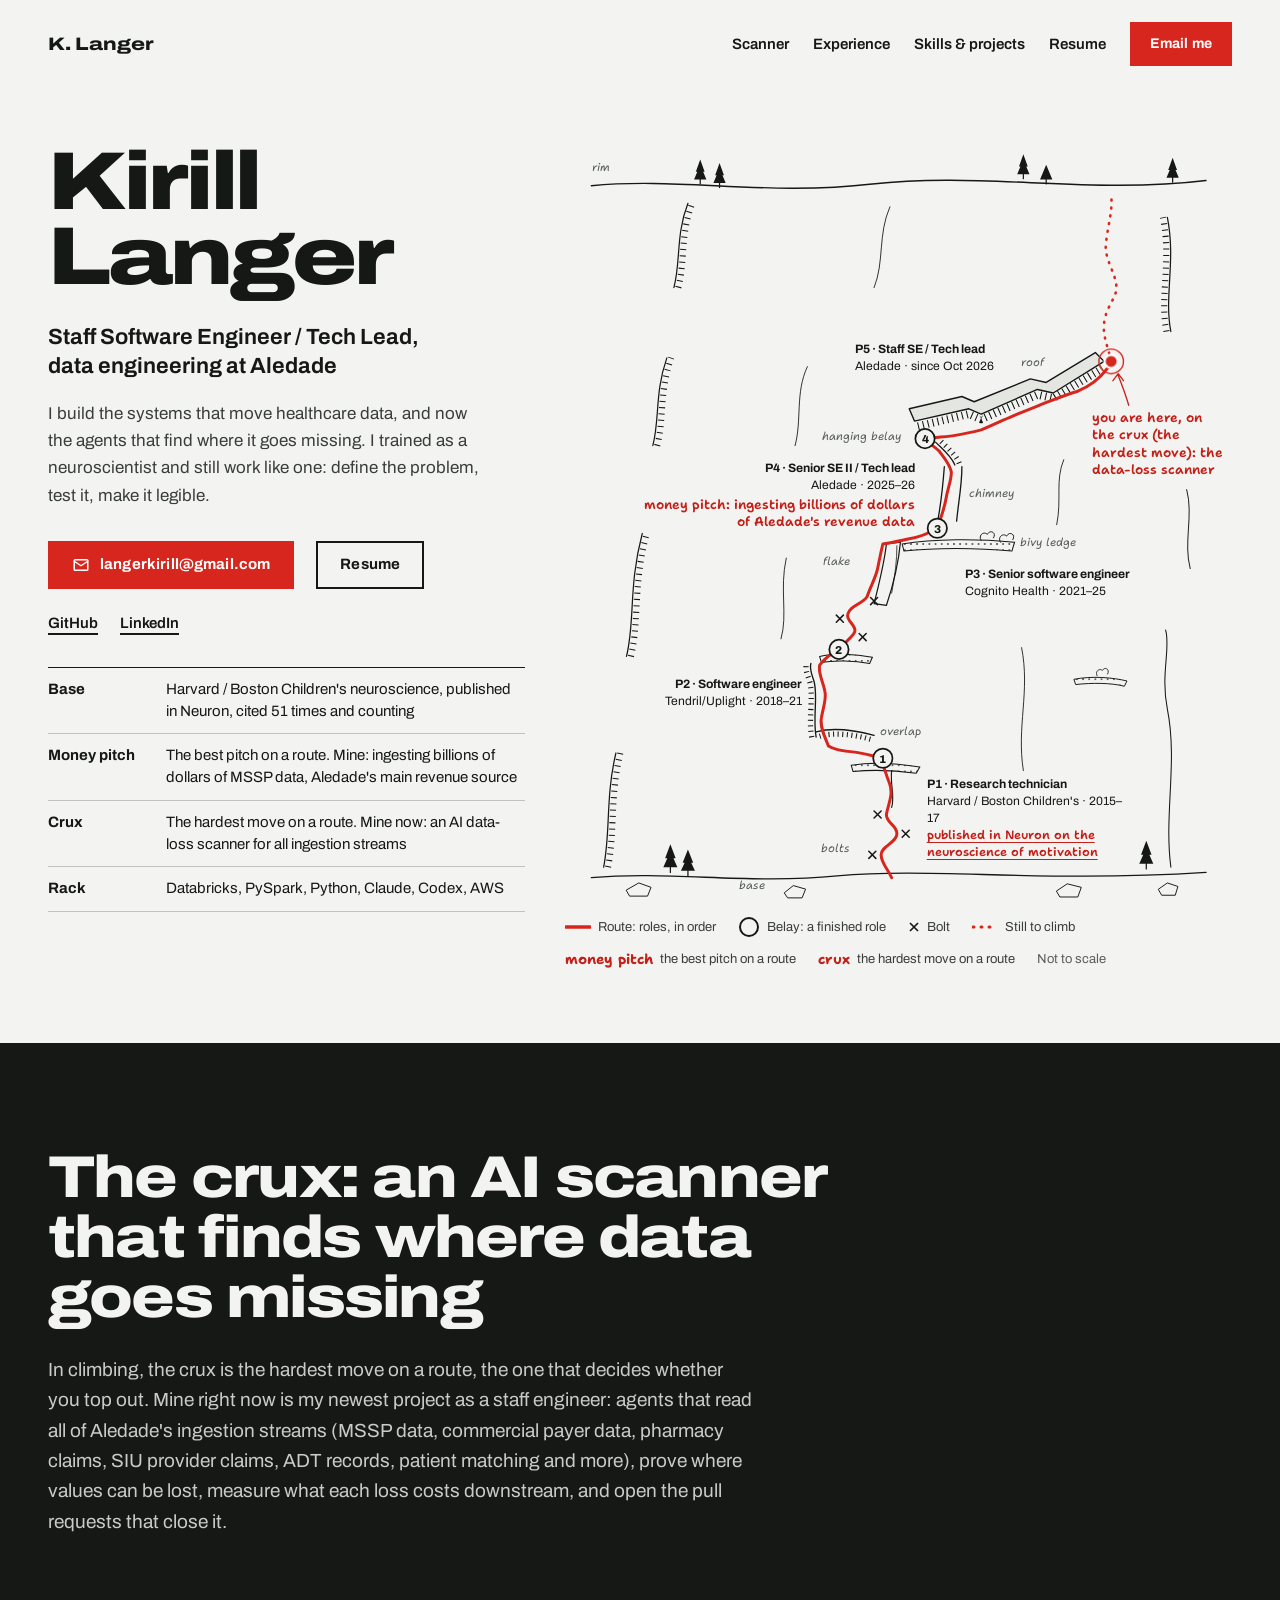
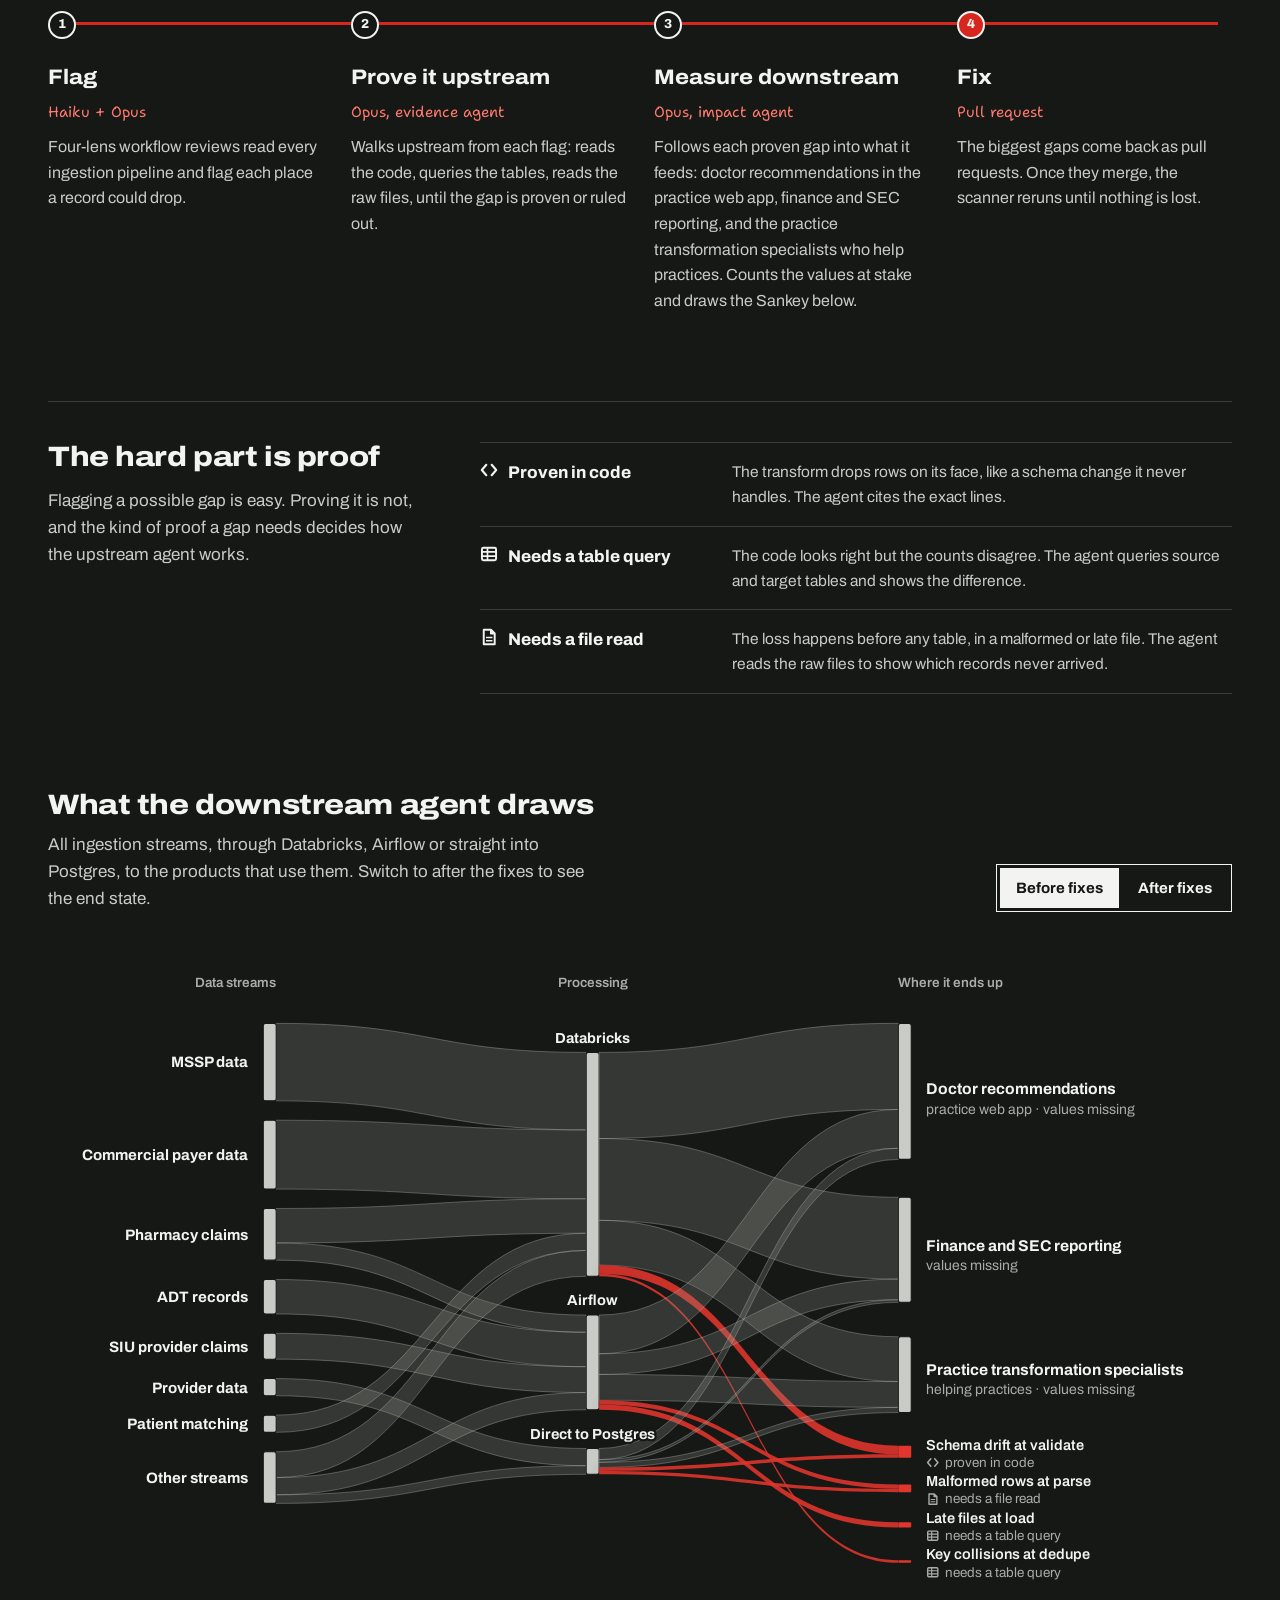
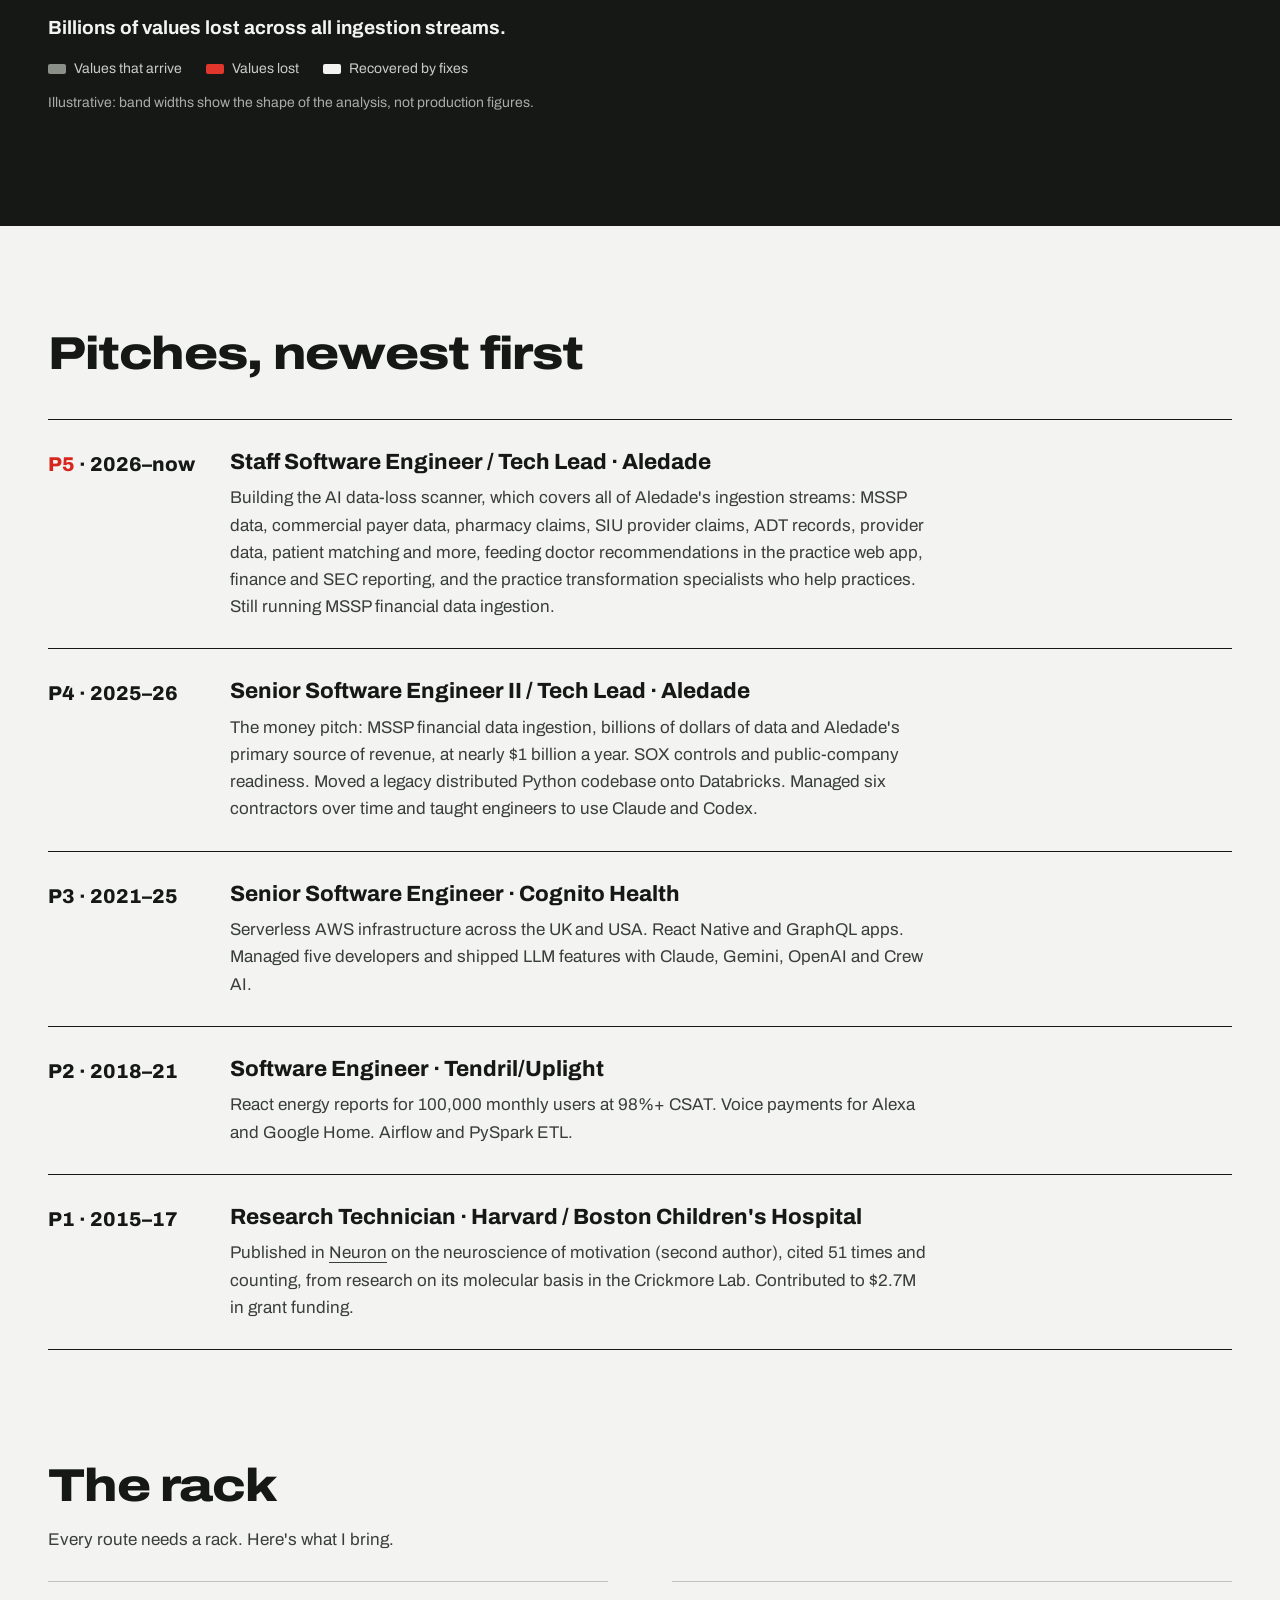
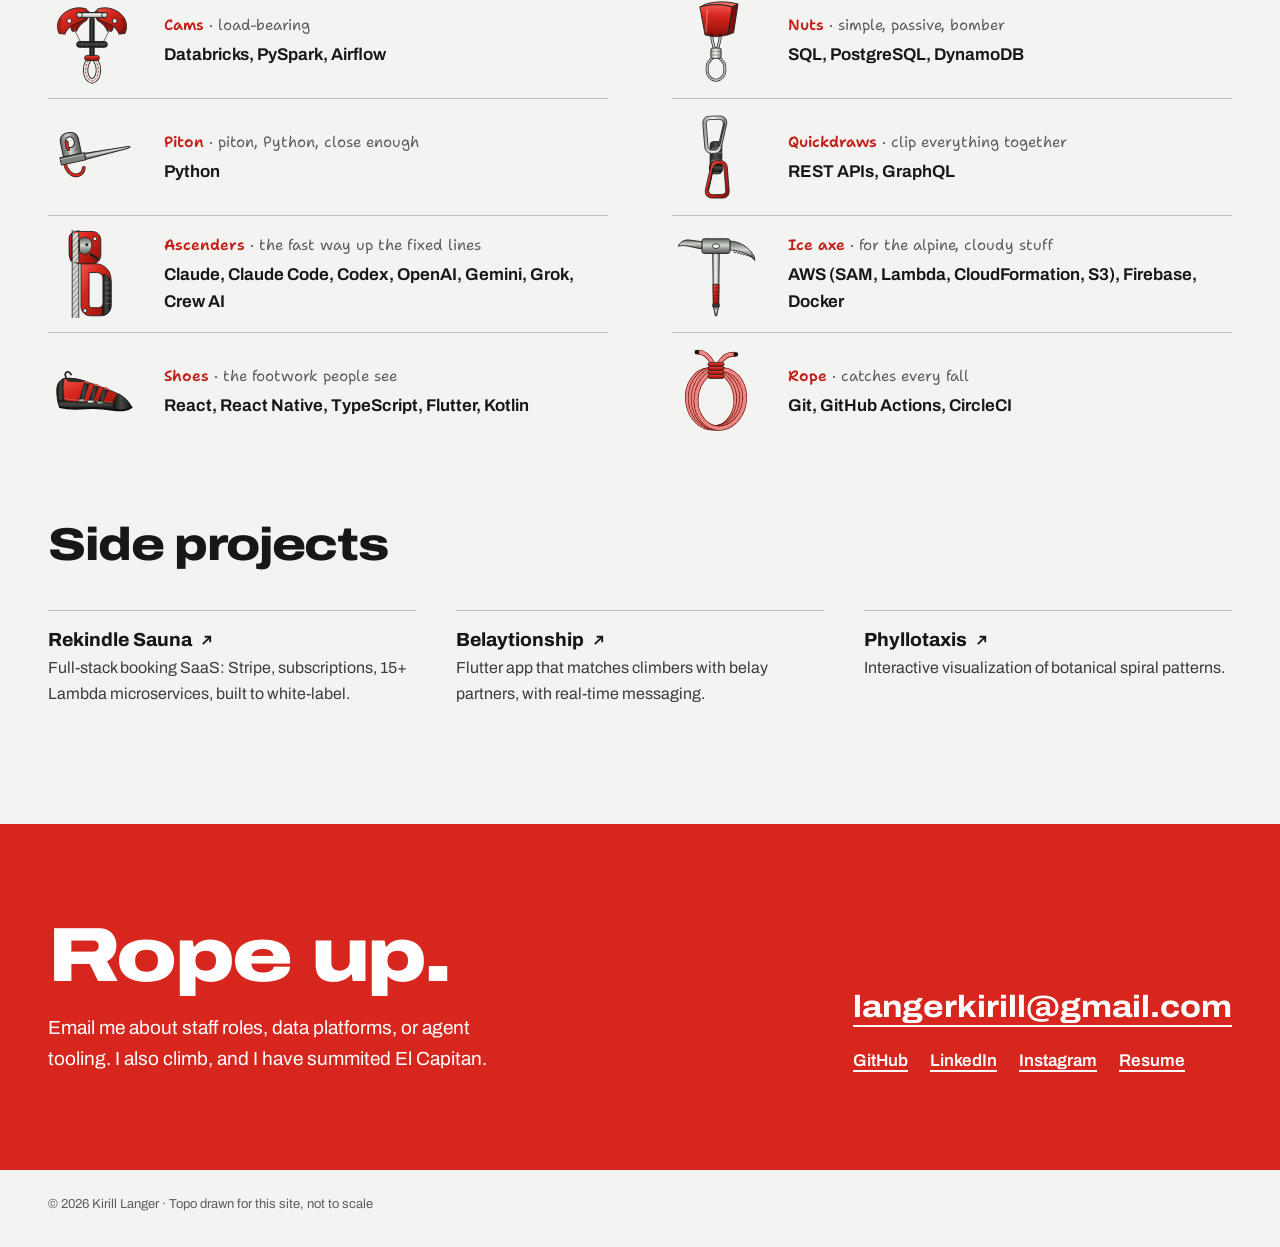
==== commit 93b8e877: "Six contractors managed over time at Aledade Co-Authored-By: Claude Opus 5.5 <noreply@anthropic.com>" ====
--- a/index.html
+++ b/index.html
@@ -286,7 +286,7 @@
       <div class="pitch-n">P4 · 2025–26</div>
       <div>
         <h3>Senior Software Engineer II / Tech Lead · Aledade</h3>
-        <p>The money pitch: MSSP financial data ingestion, billions of dollars of data and Aledade's primary source of revenue, at nearly $1 billion a year. SOX controls and public-company readiness. Moved a legacy distributed Python codebase onto Databricks. Managed three contractors and taught engineers to use Claude and Codex.</p>
+        <p>The money pitch: MSSP financial data ingestion, billions of dollars of data and Aledade's primary source of revenue, at nearly $1 billion a year. SOX controls and public-company readiness. Moved a legacy distributed Python codebase onto Databricks. Managed six contractors over time and taught engineers to use Claude and Codex.</p>
       </div>
     </article>
     <article class="pitch">
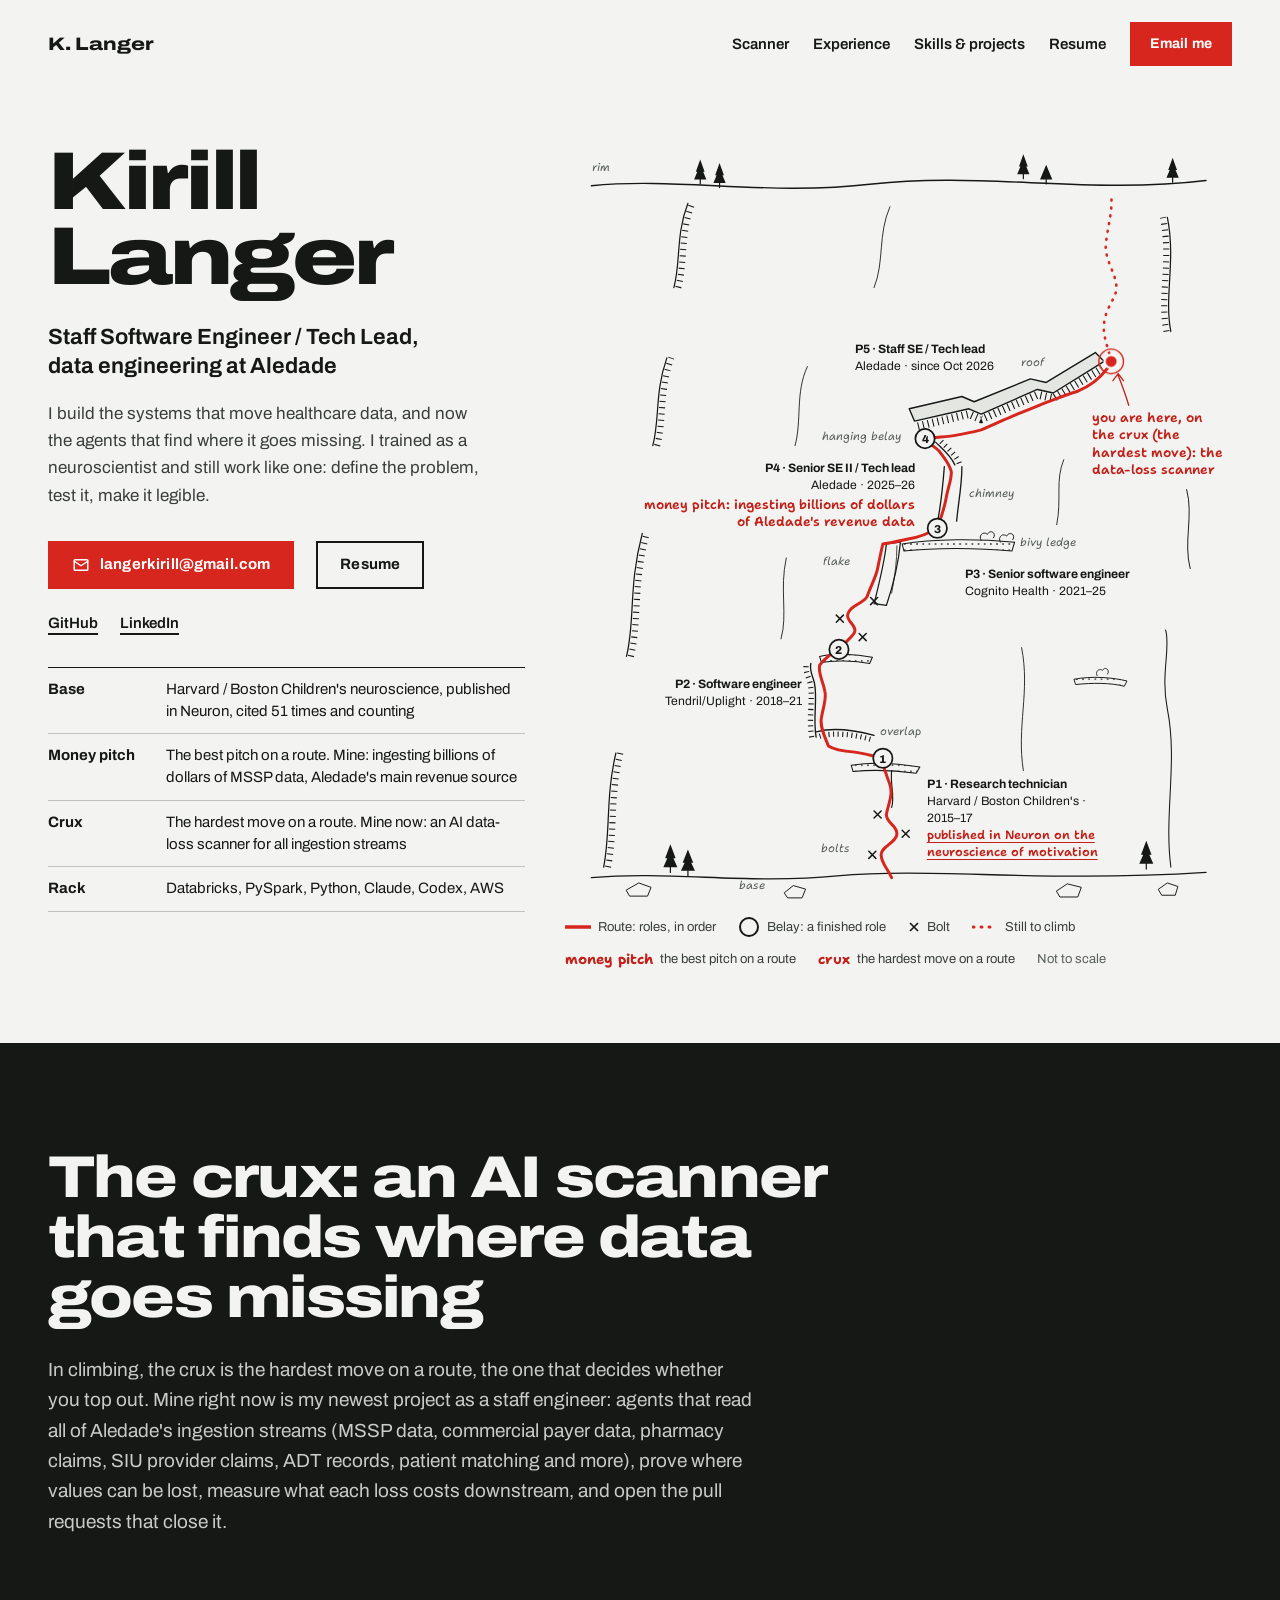
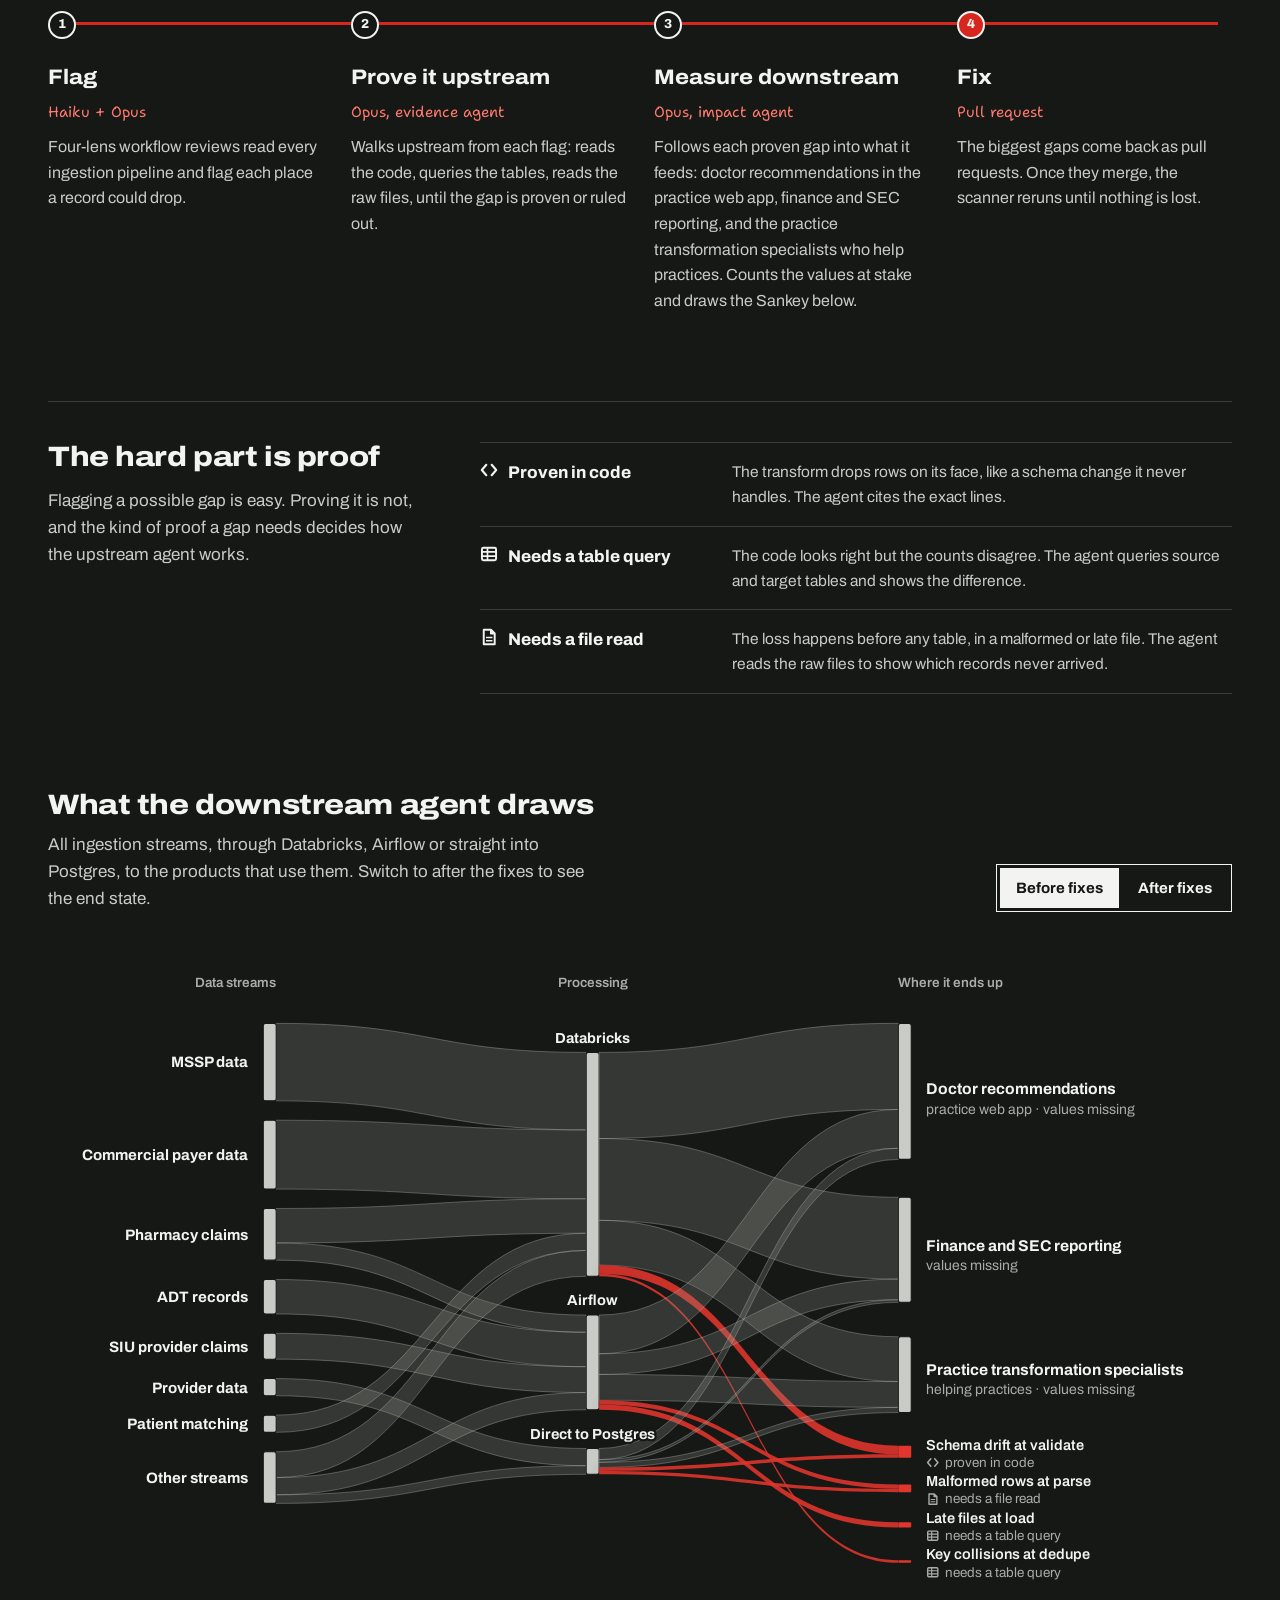
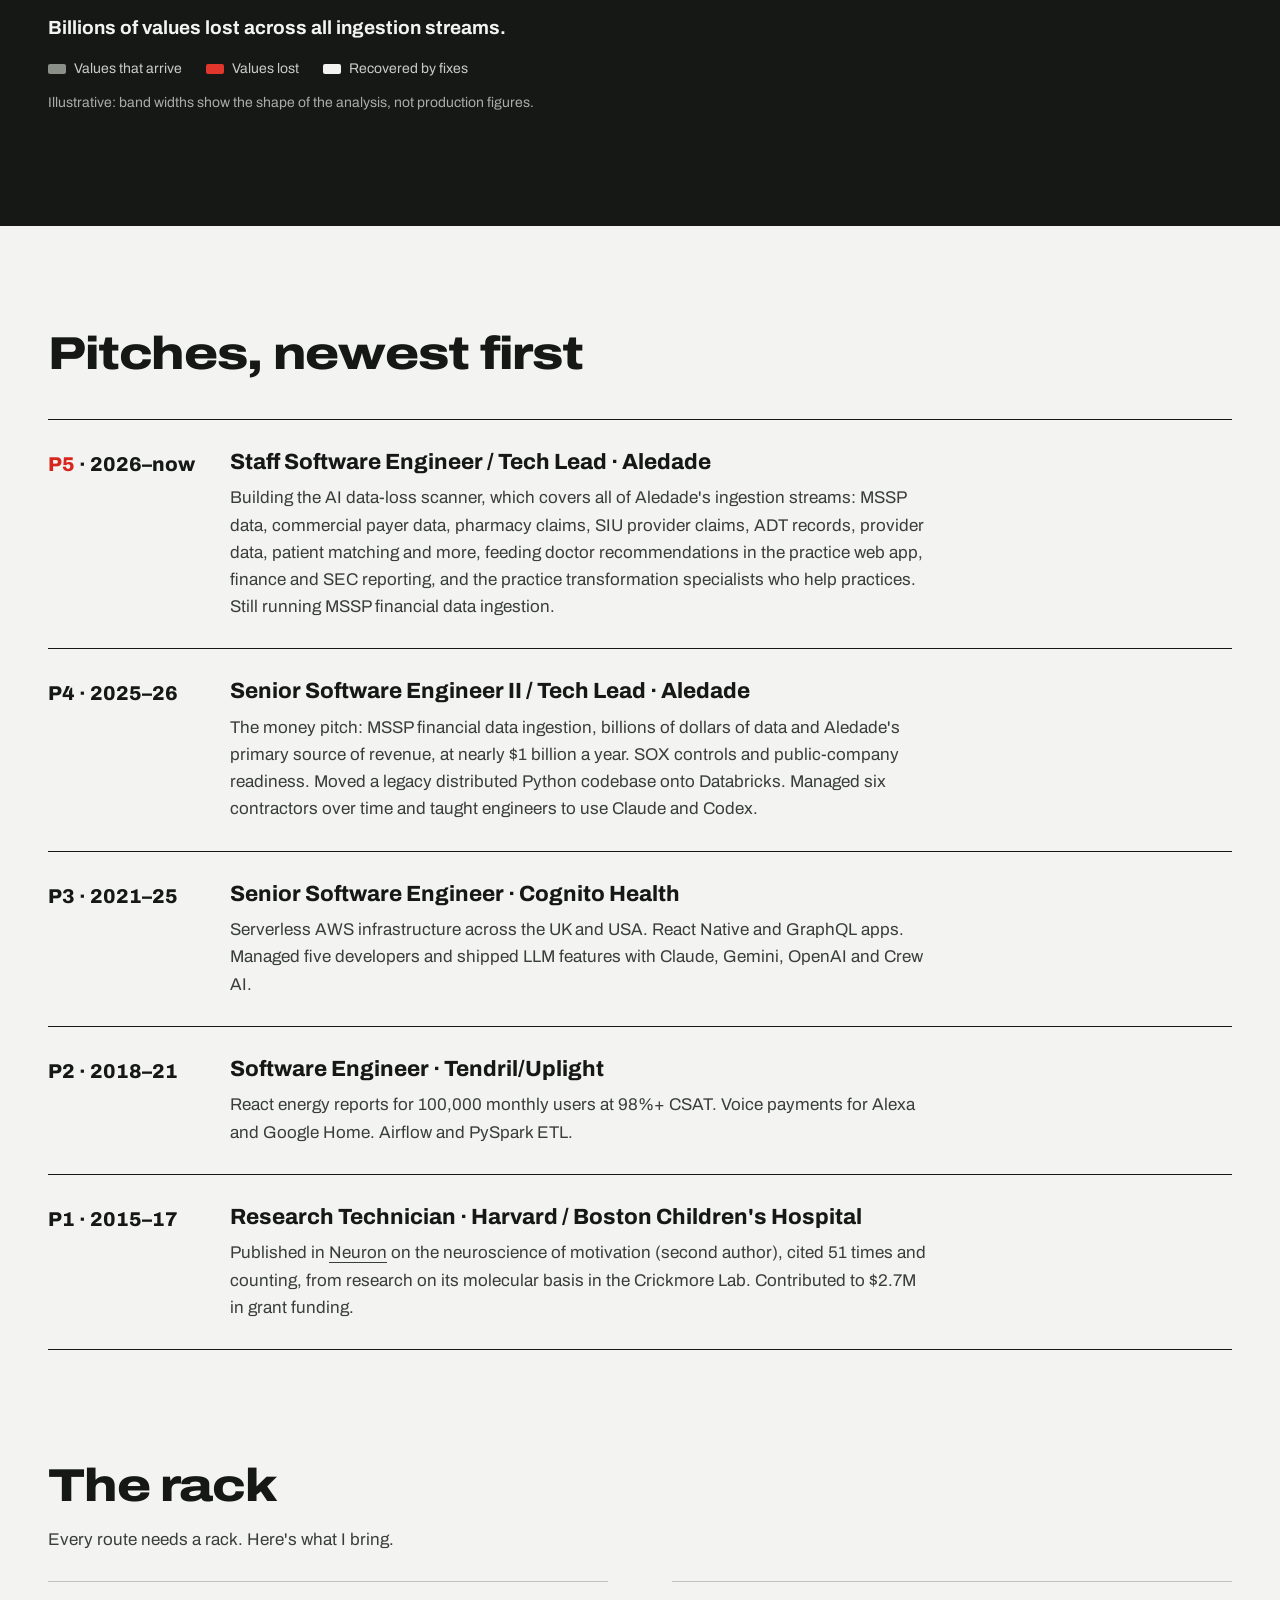
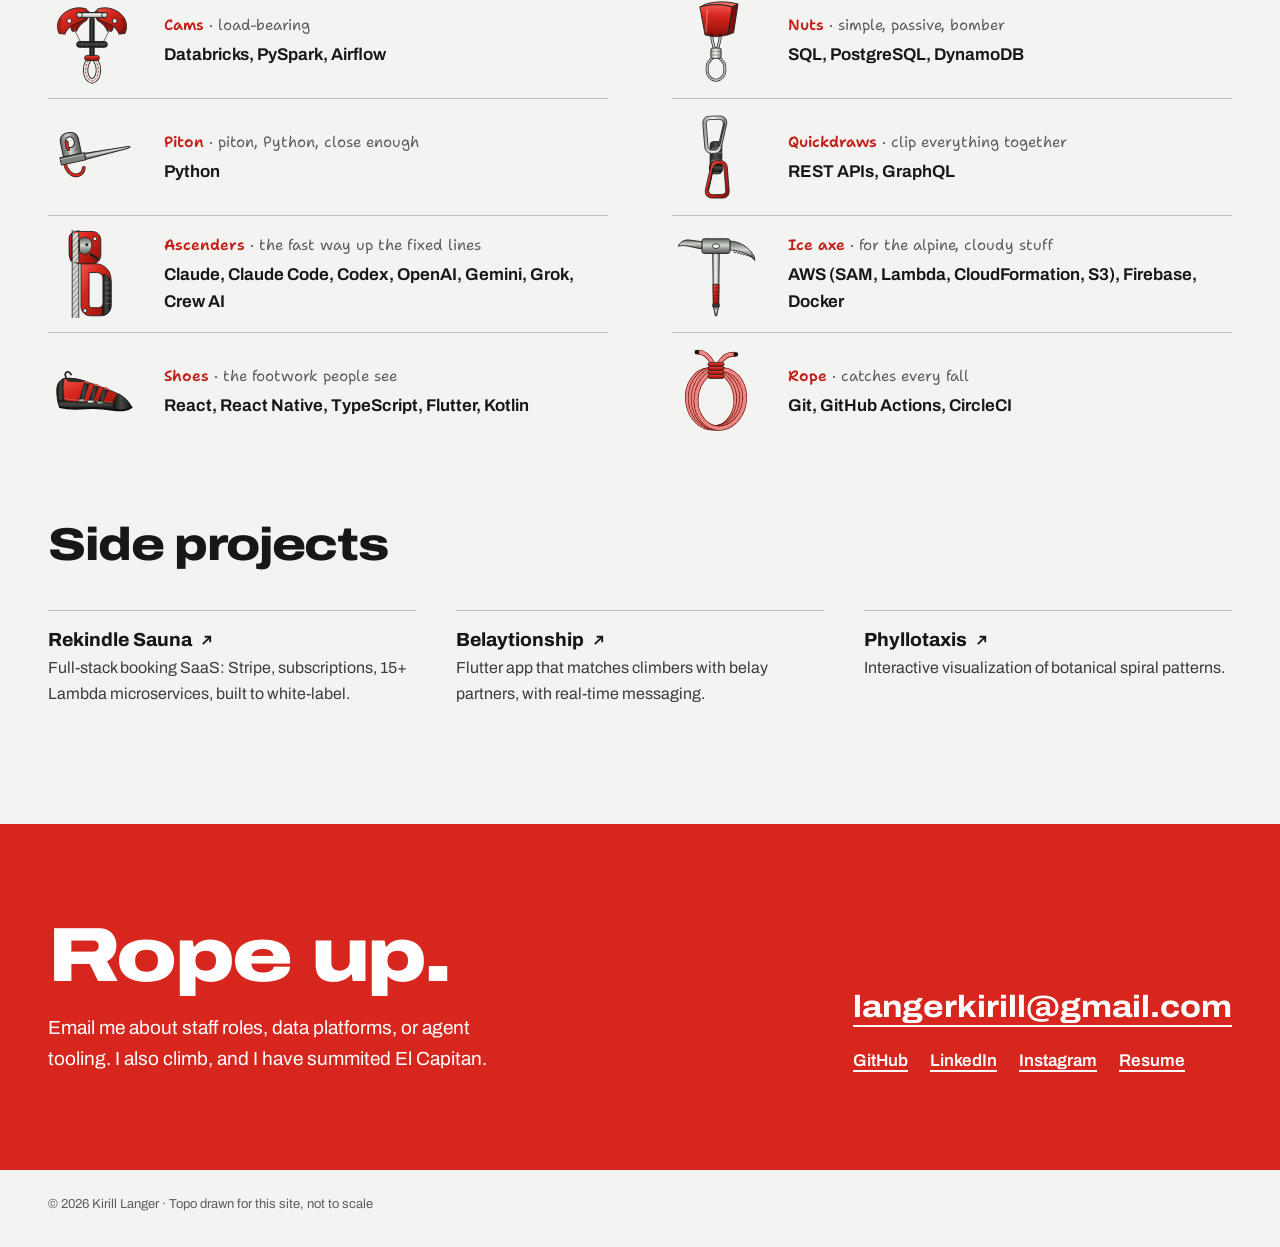
==== commit 4719e2d5: "Keep tooltips clear of chart labels; keep topo label dates whole Co-Authored-By: Claude Opus 5.5 <no" ====
--- a/index.html
+++ b/index.html
@@ -154,12 +154,12 @@
           </g>
         </svg>
 
-        <div class="lbl" style="left: 54.2%; top: 84%; max-width: 31%;"><b>P1 · Research technician</b><br>Harvard / Boston Children's · 2015–17<br><a class="hand" href="https://pubmed.ncbi.nlm.nih.gov/31786014/" target="_blank" rel="noopener">published in Neuron on the neuroscience of motivation</a></div>
-        <div class="lbl lbl-r" style="right: 64.5%; top: 71.4%;"><b>P2 · Software engineer</b><br>Tendril/Uplight · 2018–21</div>
-        <div class="lbl" style="left: 60%; top: 57.4%;"><b>P3 · Senior software engineer</b><br>Cognito Health · 2021–25</div>
-        <div class="lbl lbl-r" style="right: 47.6%; top: 44%;"><b>P4 · Senior SE II / Tech lead</b><br>Aledade · 2025–26</div>
+        <div class="lbl" style="left: 54.2%; top: 84%; max-width: 31%;"><b>P1 · Research technician</b><br>Harvard / Boston Children's · <span class="nw">2015–17</span><br><a class="hand" href="https://pubmed.ncbi.nlm.nih.gov/31786014/" target="_blank" rel="noopener">published in Neuron on the neuroscience of motivation</a></div>
+        <div class="lbl lbl-r" style="right: 64.5%; top: 71.4%;"><b>P2 · Software engineer</b><br>Tendril/Uplight · <span class="nw">2018–21</span></div>
+        <div class="lbl" style="left: 60%; top: 57.4%;"><b>P3 · Senior software engineer</b><br>Cognito Health · <span class="nw">2021–25</span></div>
+        <div class="lbl lbl-r" style="right: 47.6%; top: 44%;"><b>P4 · Senior SE II / Tech lead</b><br>Aledade · <span class="nw">2025–26</span></div>
         <div class="note" style="right: 47.6%; top: 48.6%; max-width: 42%; text-align: right;">money pitch: ingesting billions of dollars of Aledade's revenue data</div>
-        <div class="lbl" style="left: 43.4%; top: 29%;"><b>P5 · Staff SE / Tech lead</b><br>Aledade · since Oct 2026</div>
+        <div class="lbl" style="left: 43.4%; top: 29%;"><b>P5 · Staff SE / Tech lead</b><br>Aledade · <span class="nw">since Oct 2026</span></div>
         <div class="note" style="left: 79%; top: 37.6%; max-width: 20%;">you are here, on the crux (the hardest move): the data-loss scanner</div>
         <div class="feat" aria-hidden="true" style="left: 4%; top: 6.2%;">rim</div>
         <div class="feat" aria-hidden="true" style="left: 68.4%; top: 30.9%;">roof</div>
@@ -517,27 +517,53 @@
   var head = tip.querySelector('strong');
   var body = tip.querySelector('span');
   var mode = null, current = null;
-  function show(el, x, y, how) {
+  function labelBoxes(el) {
+    var svg = el.ownerSVGElement;
+    if (!svg) return [];
+    return Array.prototype.filter.call(svg.querySelectorAll('text'), function (t) {
+      return getComputedStyle(t).visibility !== 'hidden';
+    }).map(function (t) { return t.getBoundingClientRect(); });
+  }
+  function hits(box, boxes) {
+    return boxes.some(function (r) {
+      return !(r.right < box.left || r.left > box.right || r.bottom < box.top || r.top > box.bottom);
+    });
+  }
+  function place(el, xs, y) {
+    var w = tip.offsetWidth, h = tip.offsetHeight, boxes = labelBoxes(el), first = null;
+    for (var i = 0; i < xs.length; i++) {
+      var x = xs[i];
+      var lefts = x > window.innerWidth * 0.55 ? [x - w - 18, x + 18] : [x + 18, x - w - 18];
+      var tops = [y - h - 14, y + 18];
+      for (var j = 0; j < lefts.length; j++) {
+        for (var k = 0; k < tops.length; k++) {
+          var left = Math.max(8, Math.min(lefts[j], window.innerWidth - w - 8));
+          var top = Math.max(8, Math.min(tops[k], window.innerHeight - h - 8));
+          var box = { left: left, top: top, right: left + w, bottom: top + h };
+          if (!first) first = box;
+          if (!hits(box, boxes)) return box;
+        }
+      }
+    }
+    return first;
+  }
+  function show(el, xs, y, how) {
     mode = how; current = el;
     var parts = (el.getAttribute('data-tip') || '').split('|');
     head.textContent = parts[0] || '';
     body.textContent = parts[1] || '';
     tip.hidden = false;
-    var w = tip.offsetWidth, h = tip.offsetHeight;
-    var left = x > window.innerWidth * 0.55 ? x - w - 18 : x + 18;
-    left = Math.max(8, Math.min(left, window.innerWidth - w - 8));
-    var top = y - h - 14;
-    if (top < 8) top = y + 18;
-    tip.style.left = left + 'px';
-    tip.style.top = top + 'px';
+    var box = place(el, xs, y);
+    tip.style.left = box.left + 'px';
+    tip.style.top = box.top + 'px';
   }
   function hide() { tip.hidden = true; mode = null; current = null; }
   function anchor(el) {
     var r = el.getBoundingClientRect();
-    show(el, r.left + r.width * 0.45, r.top + r.height / 2, 'focus');
+    show(el, [r.left + r.width * 0.85, r.left + r.width * 0.5, r.left + r.width * 0.2], r.top + r.height / 2, 'focus');
   }
   fig.querySelectorAll('[data-tip]').forEach(function (el) {
-    el.addEventListener('pointermove', function (e) { show(el, e.clientX, e.clientY, 'pointer'); });
+    el.addEventListener('pointermove', function (e) { show(el, [e.clientX], e.clientY, 'pointer'); });
     el.addEventListener('pointerleave', hide);
     el.addEventListener('focus', function () { anchor(el); });
     el.addEventListener('blur', hide);
--- a/styling.css
+++ b/styling.css
@@ -105,6 +105,7 @@
 .lbl { position: absolute; max-width: 34%; font-size: clamp(10.5px, 1.82cqi, 14px); line-height: 1.4; }
 .lbl b { font-weight: 700; }
 .lbl-r { text-align: right; }
+.lbl .nw { white-space: nowrap; }
 .lbl .hand { font-weight: 600; }
 .lbl a.hand { text-decoration: underline; text-decoration-thickness: 1px; text-underline-offset: 3px; }
 .note { position: absolute; font-family: var(--hand); font-weight: 600; line-height: 1.32; color: var(--route-ink); font-size: clamp(11px, 1.96cqi, 15px); }
